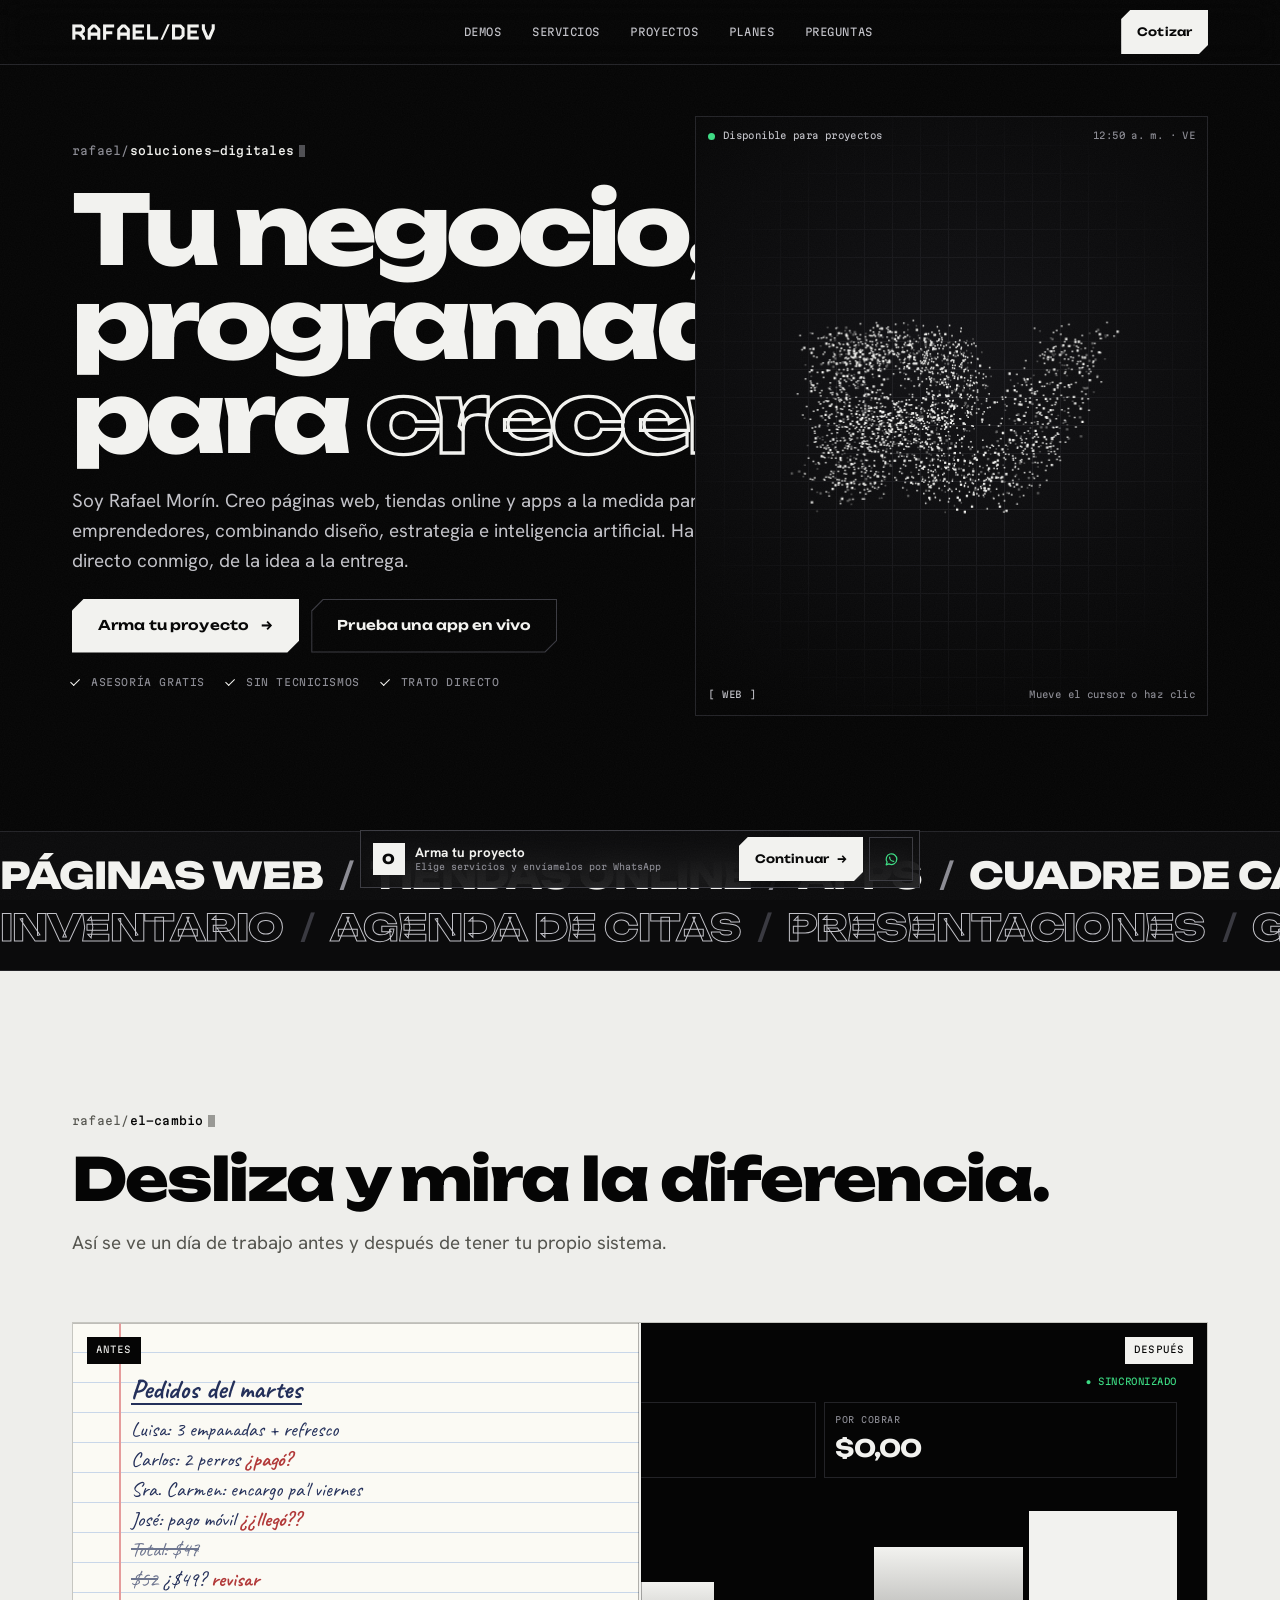
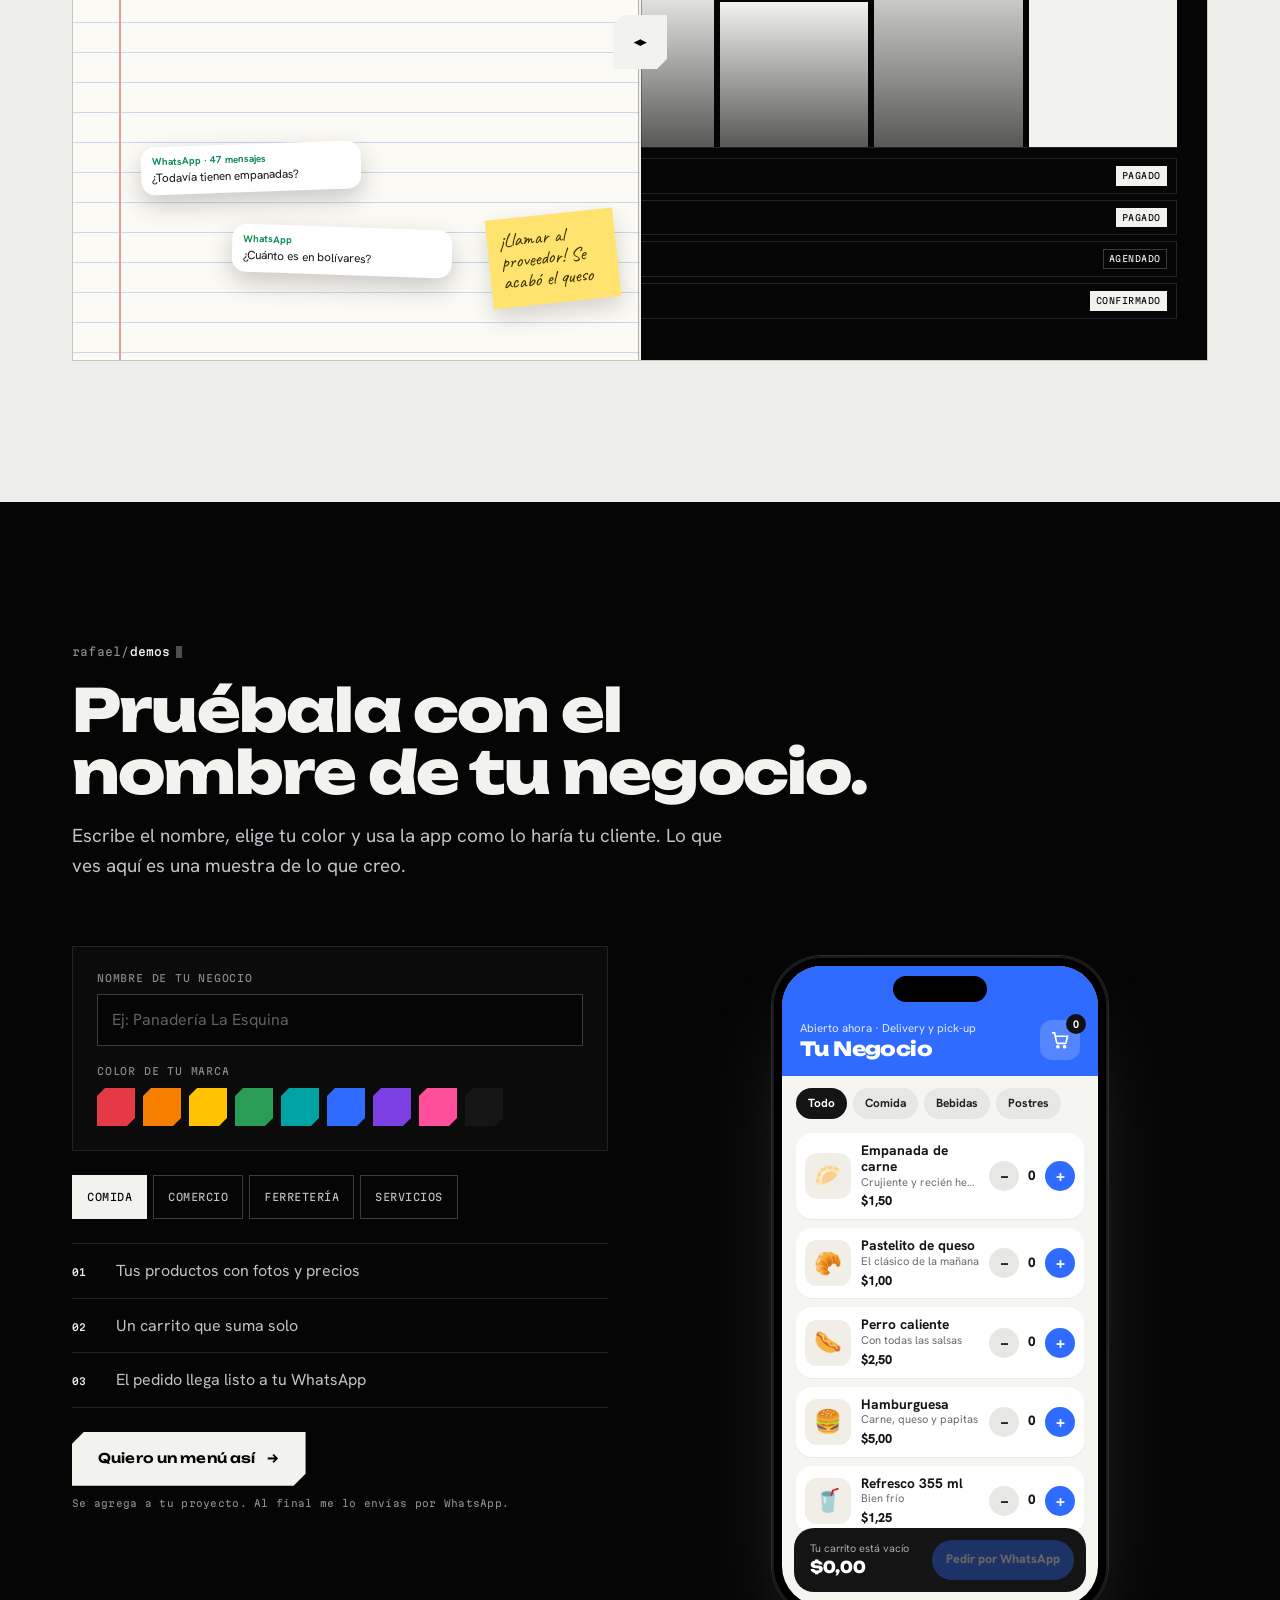
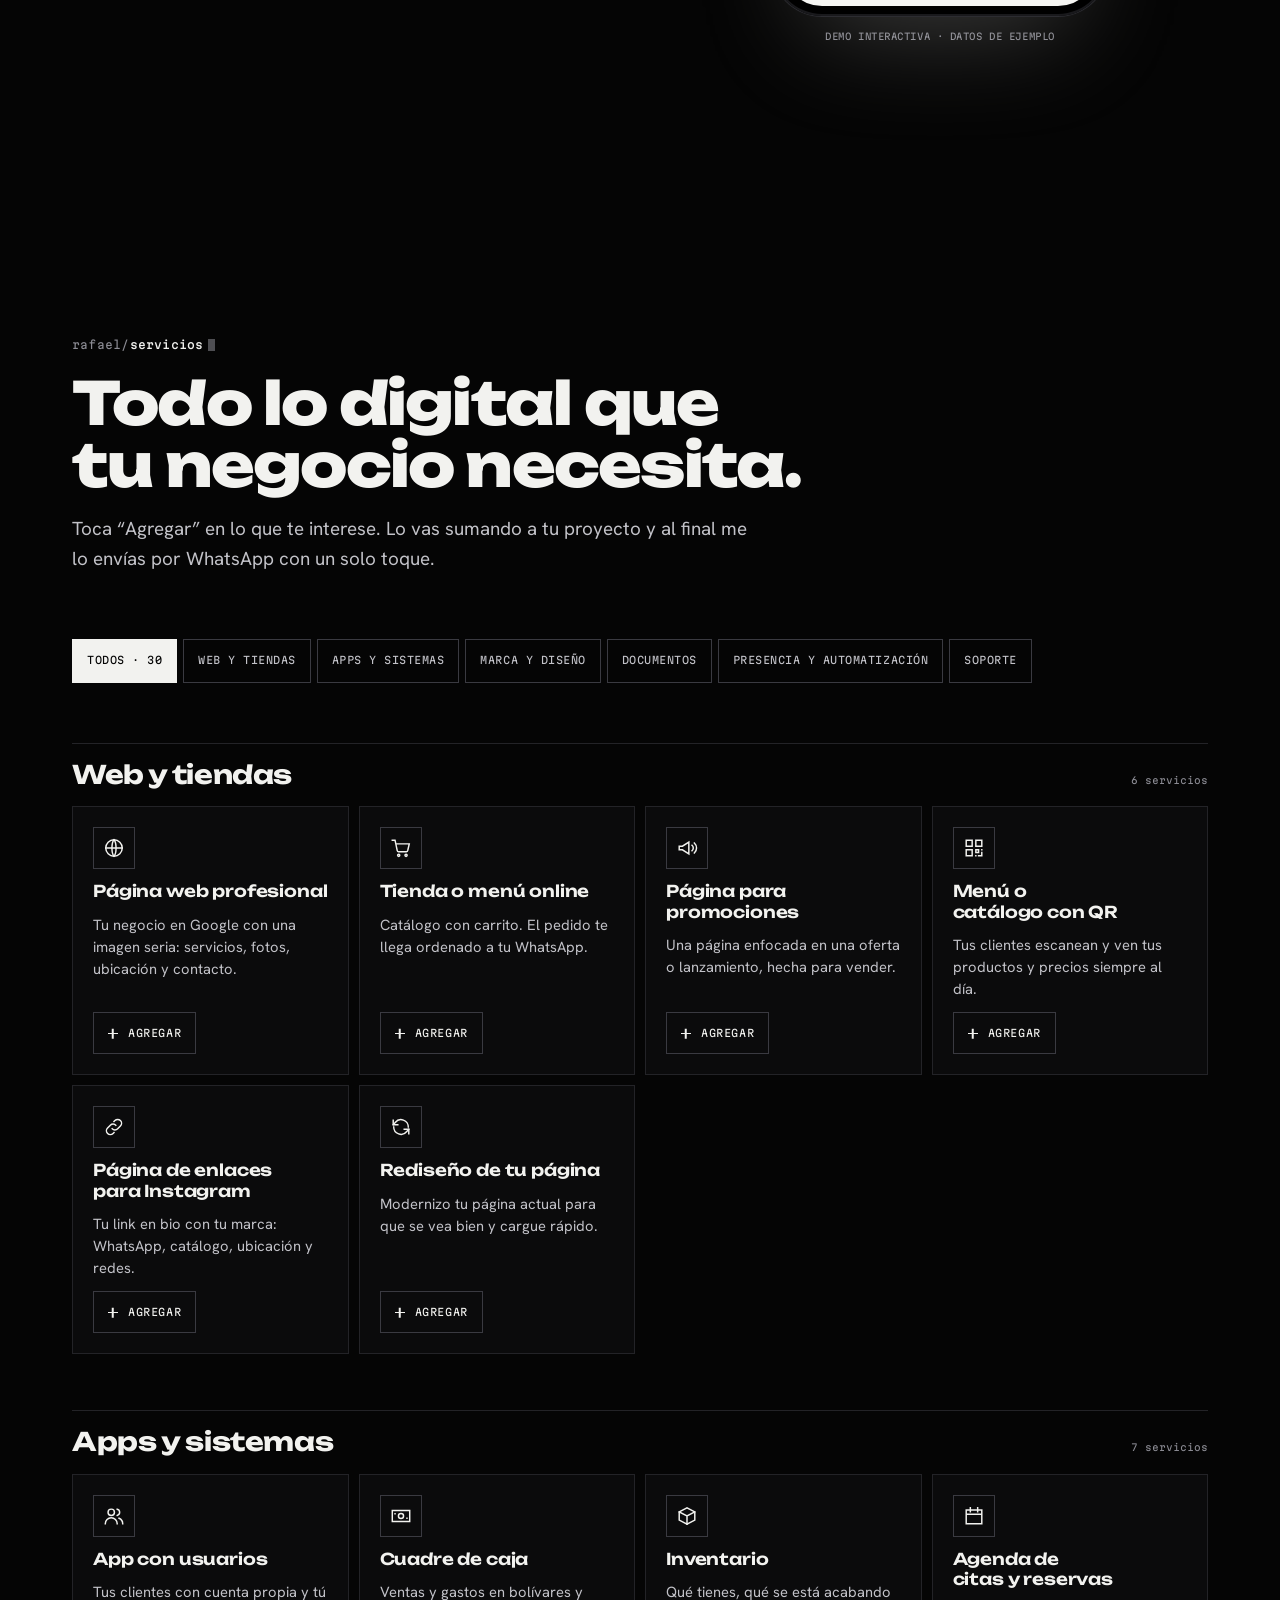
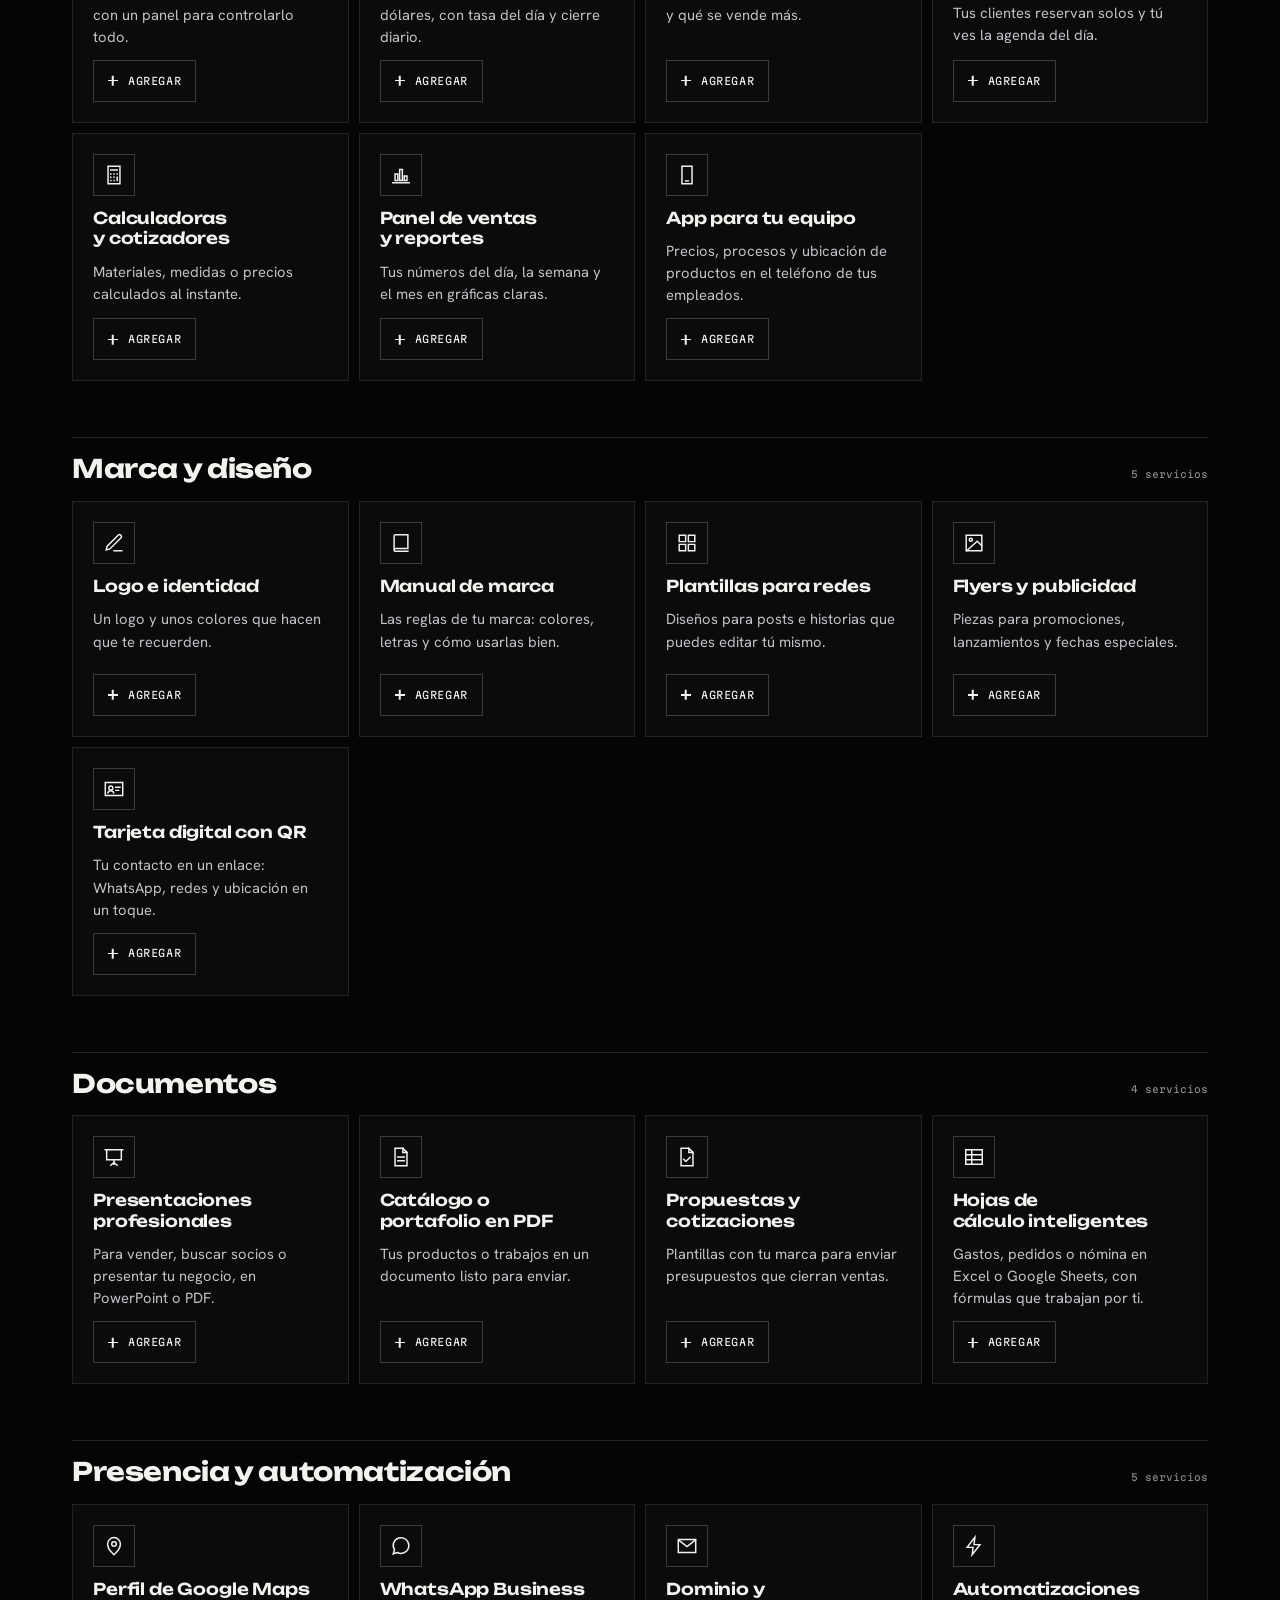
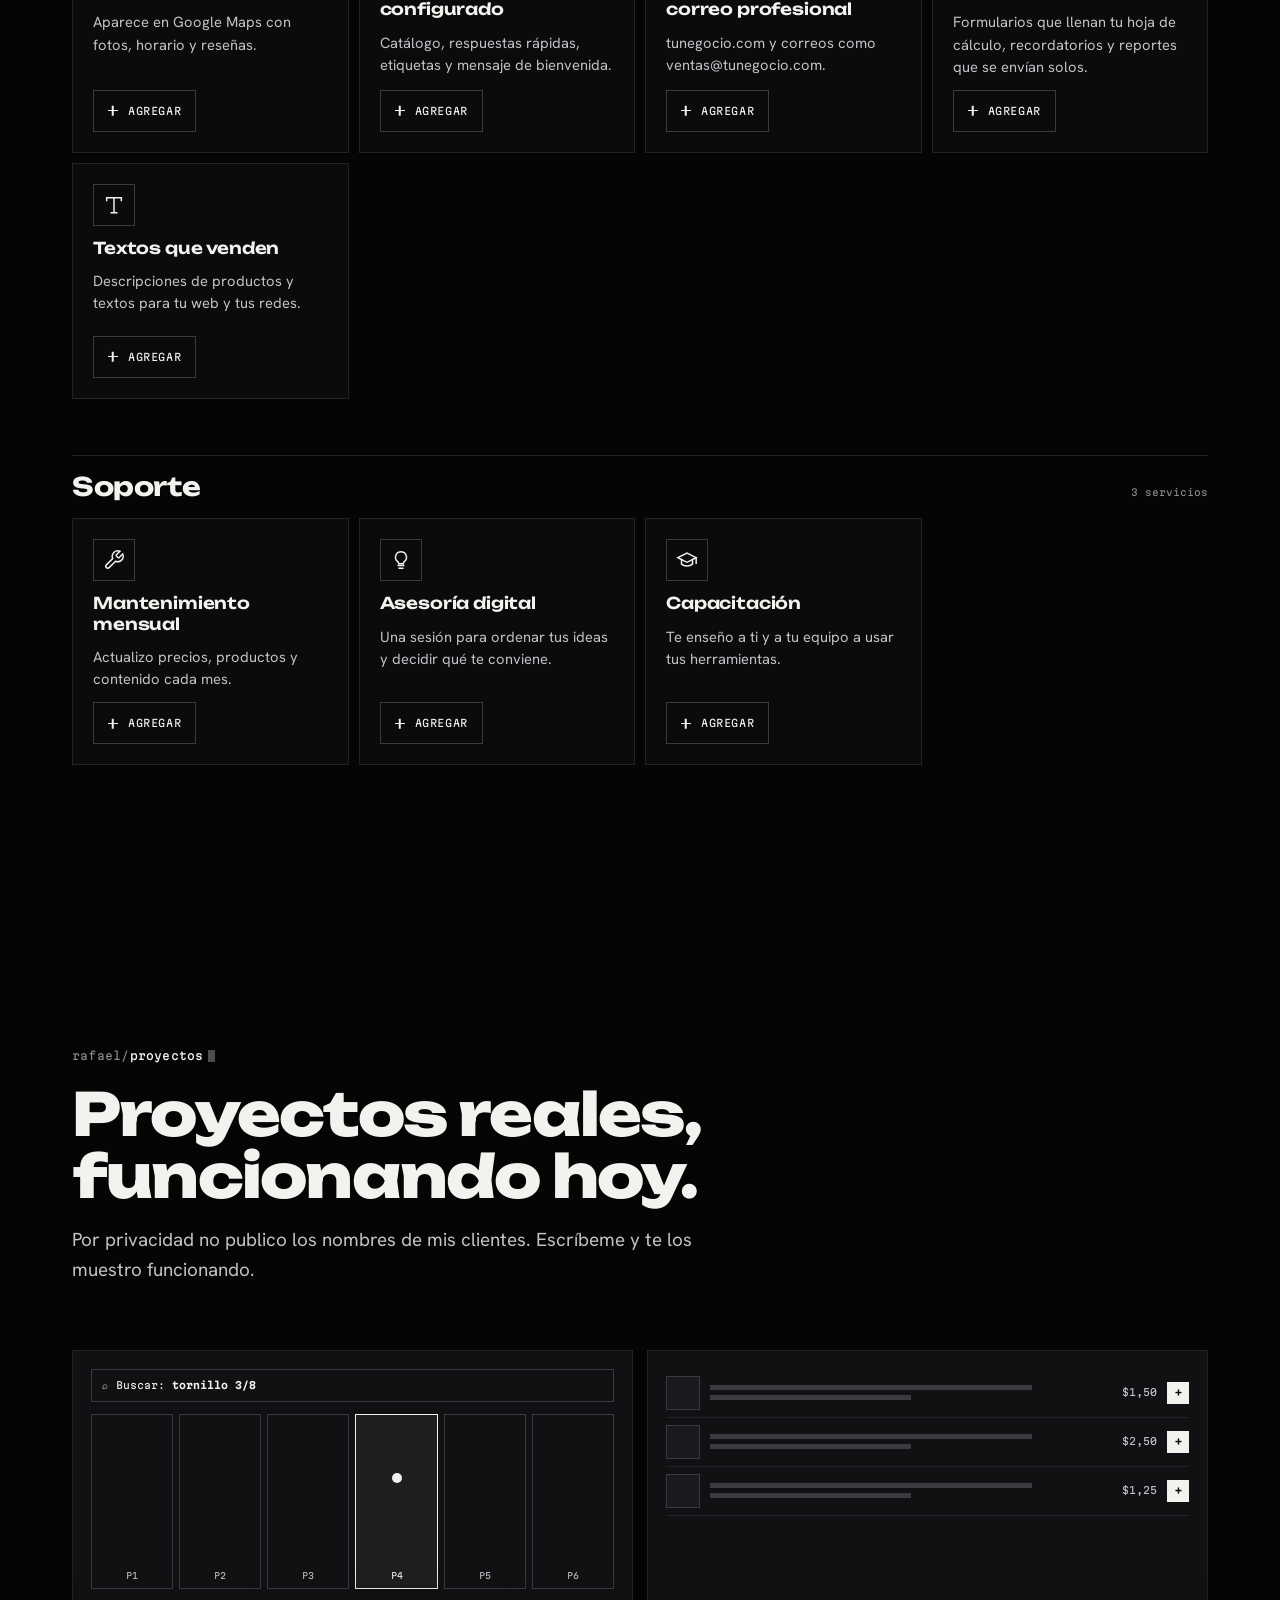
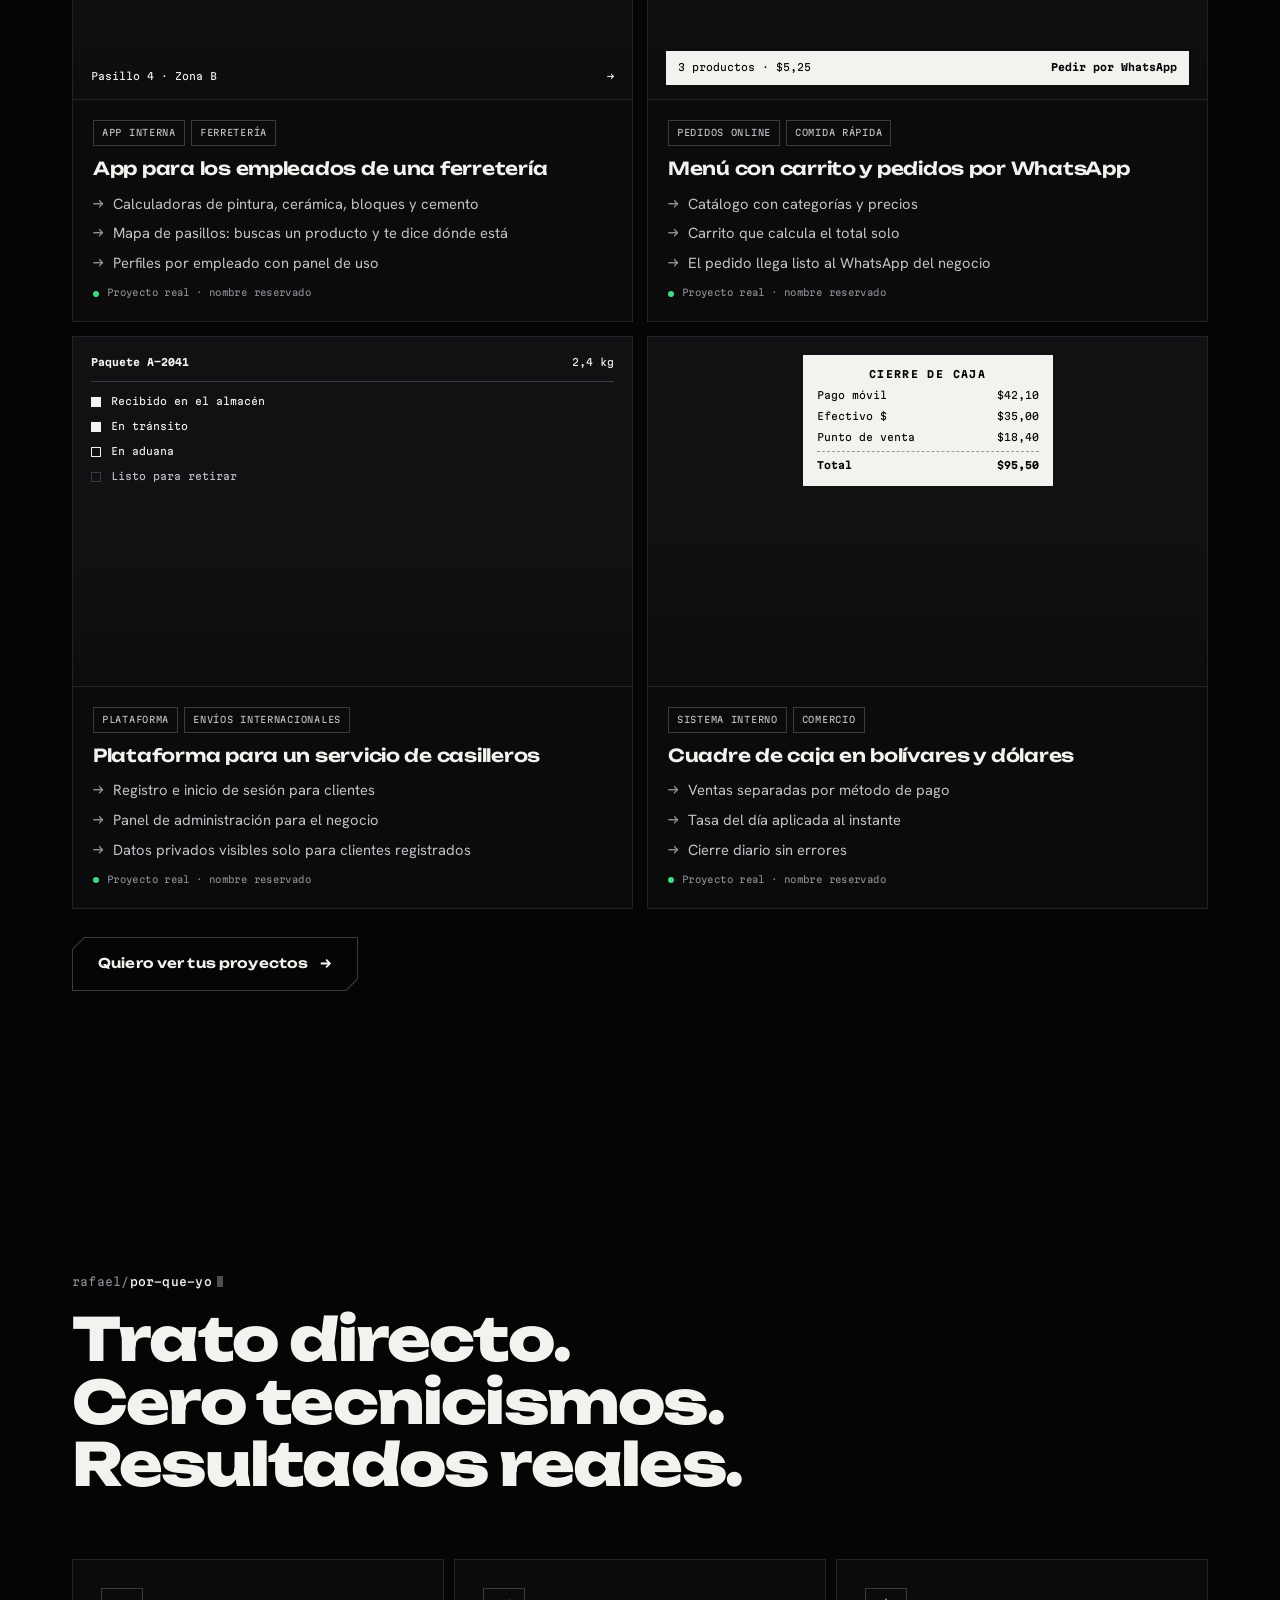
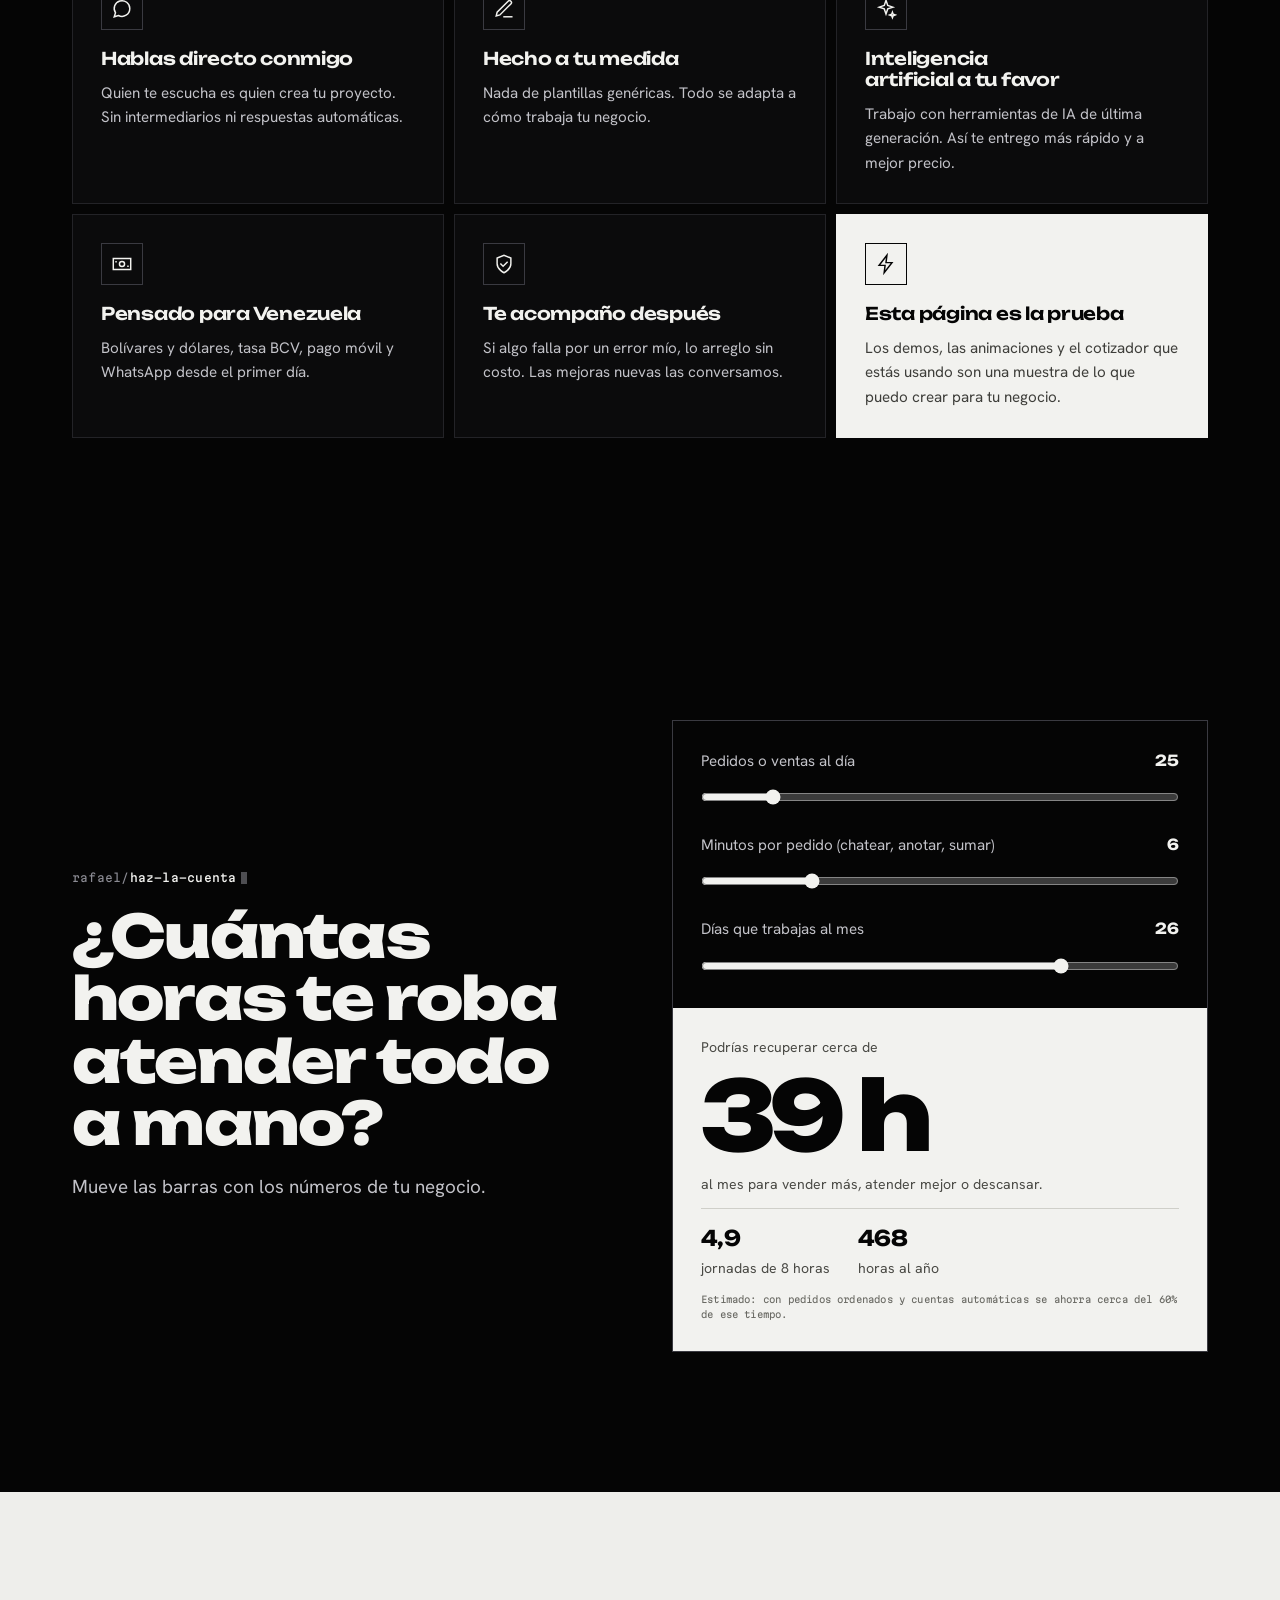
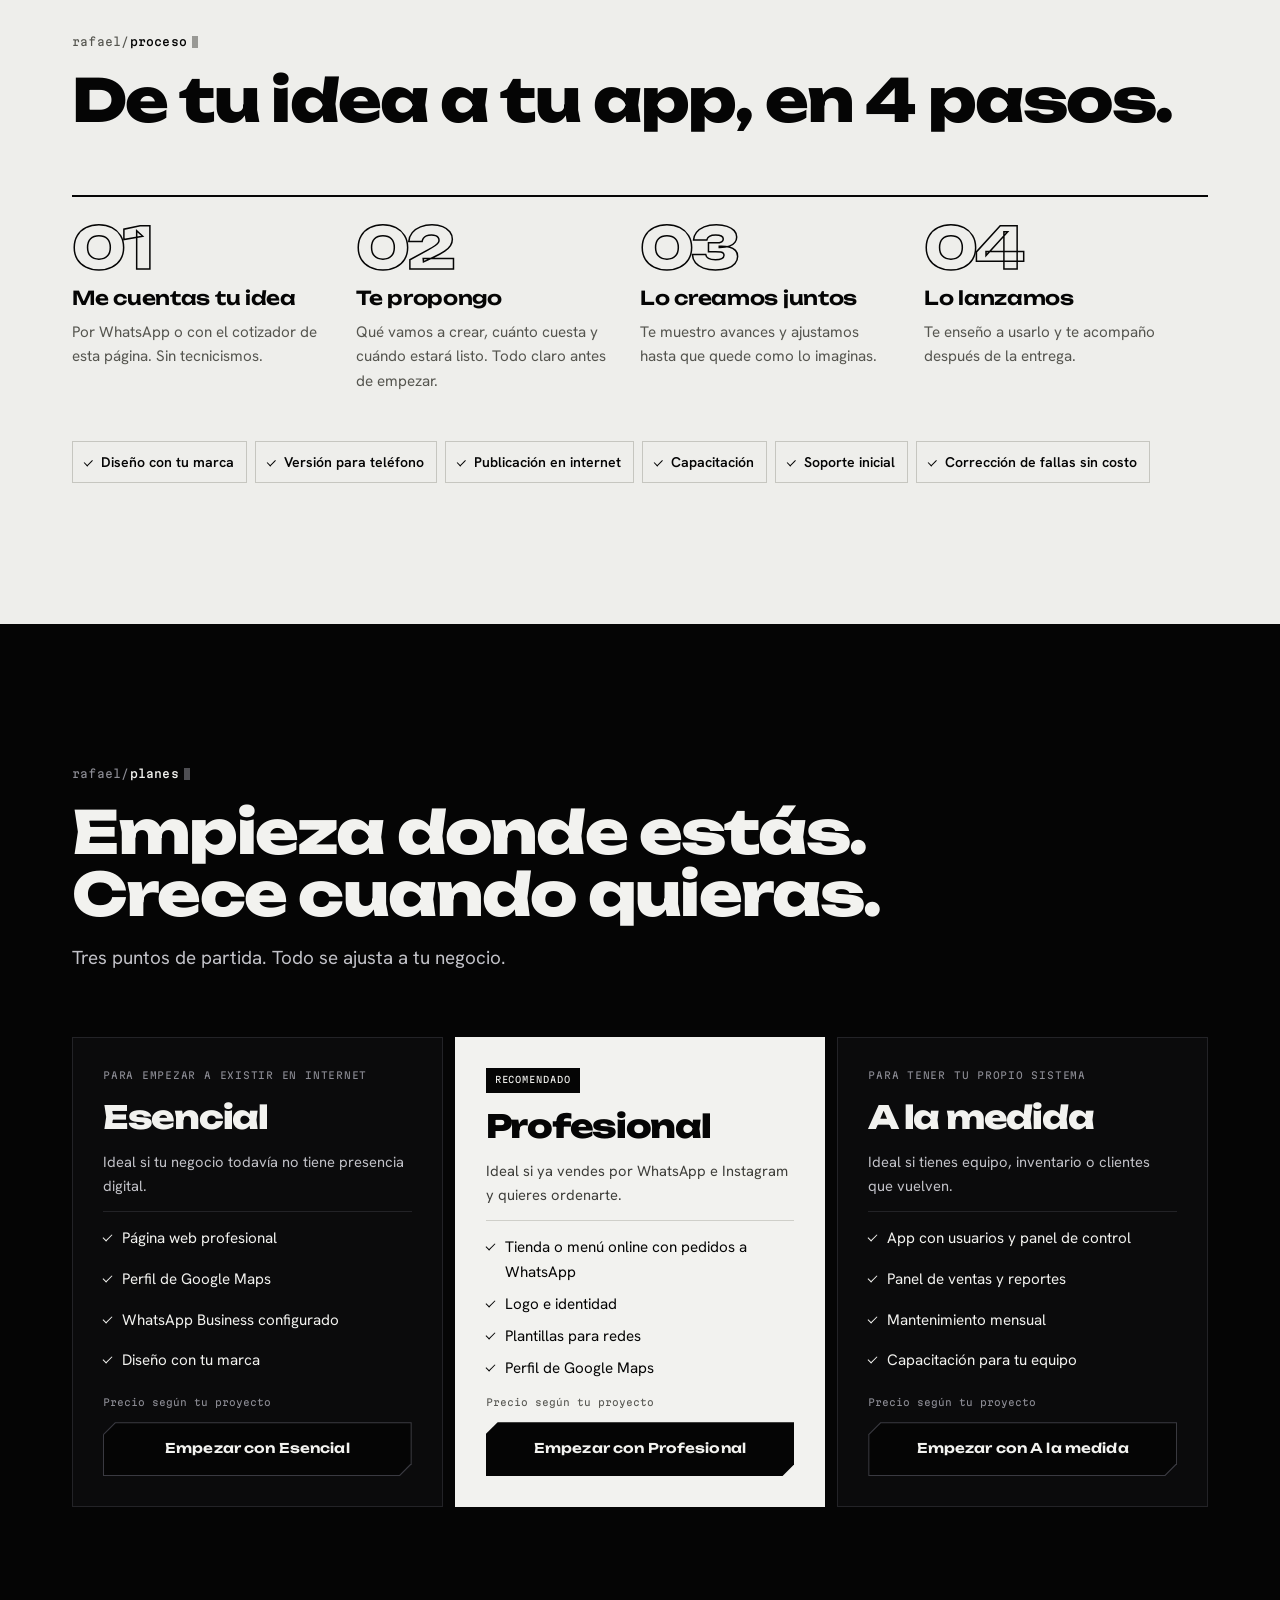
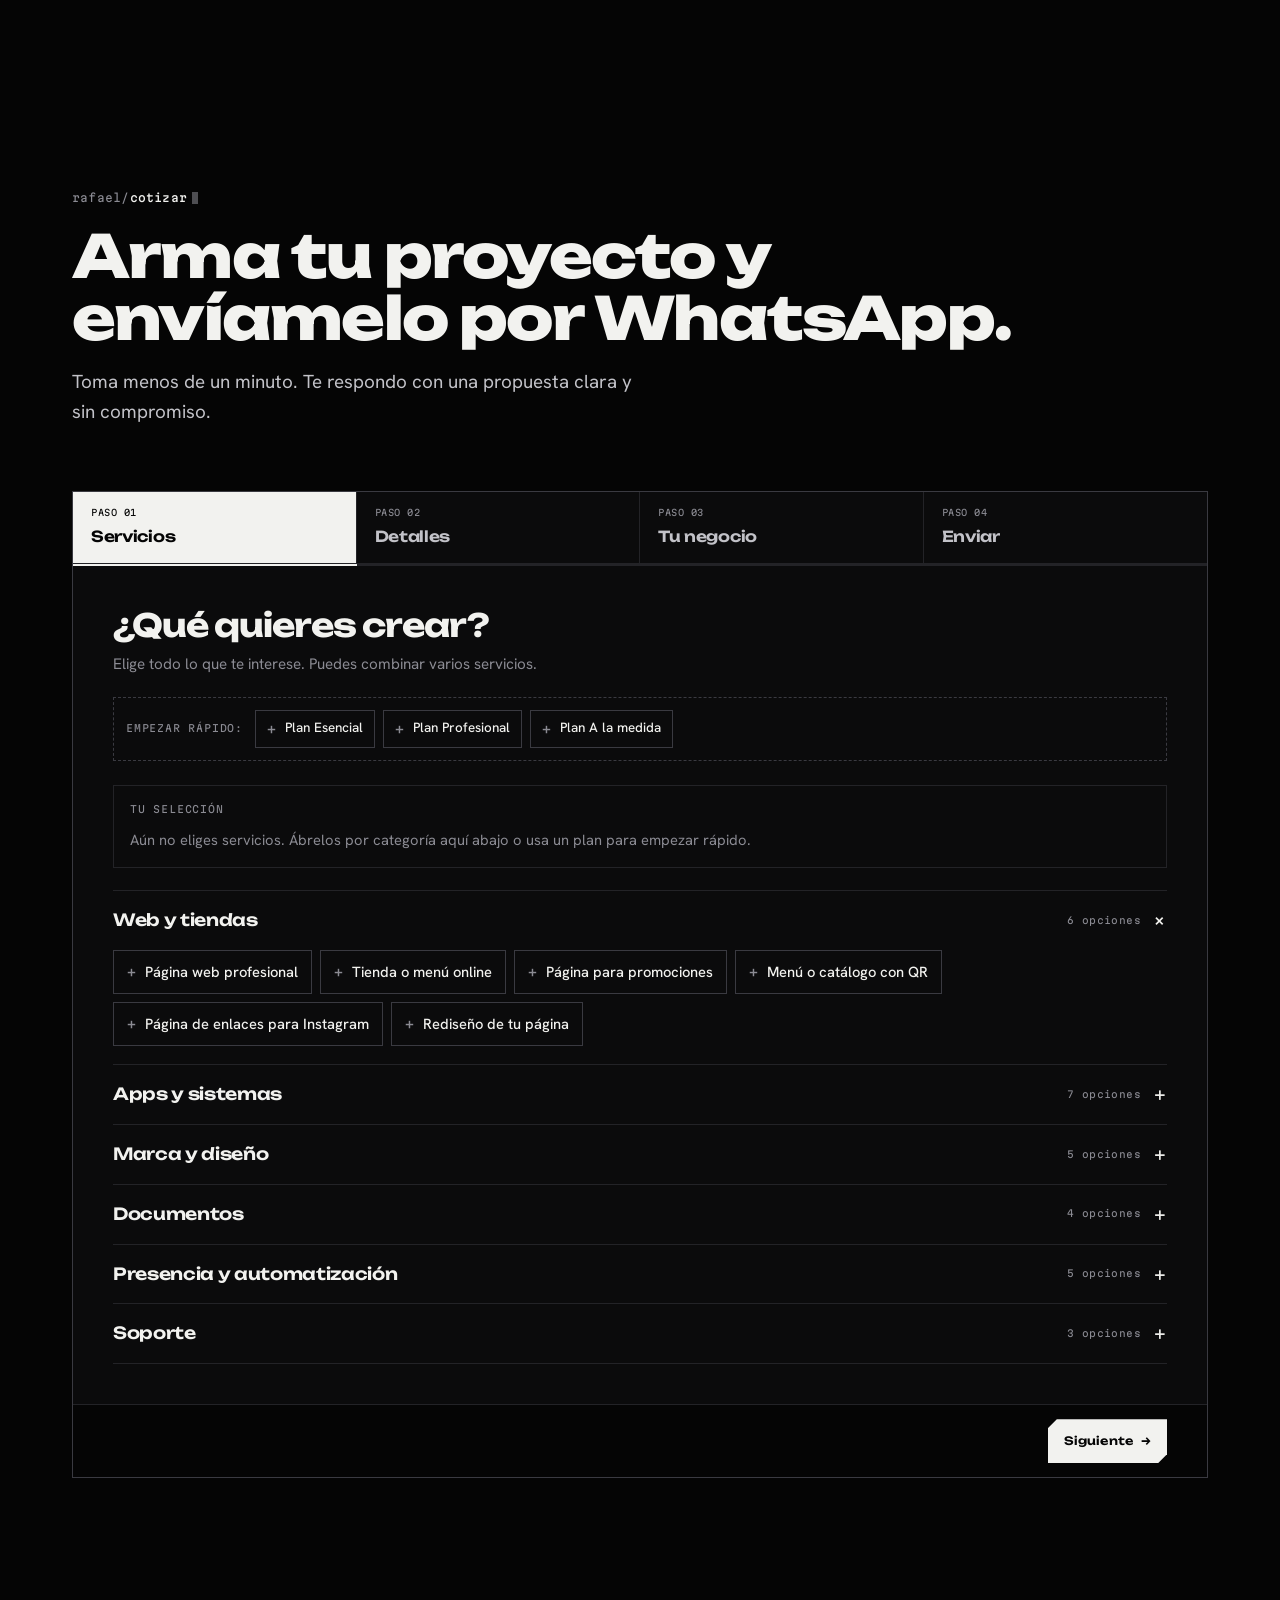
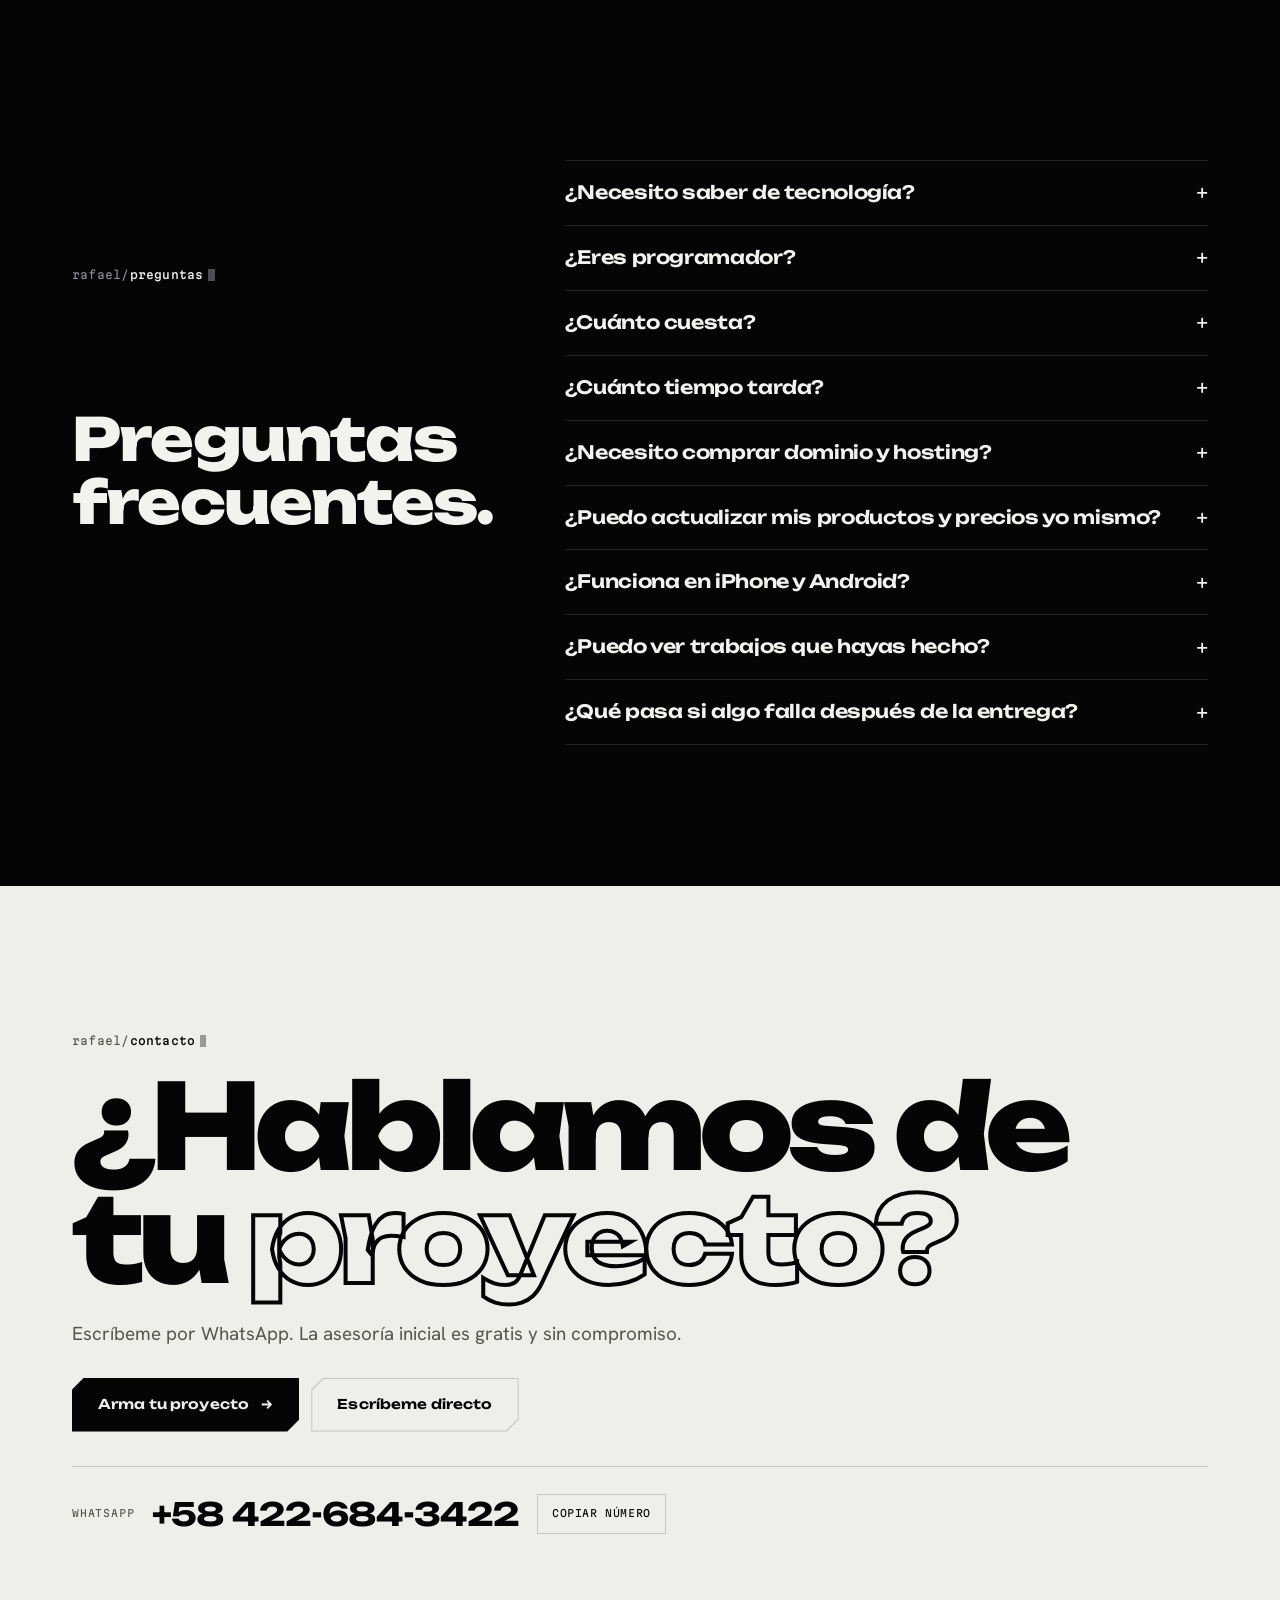
==== index.html @ 67da9fb3 "Publica la página RAFAEL/DEV Co-Authored-By: Claude Opus 5.5 <noreply@anthropic.com> Claude-Session:" ====
<!doctype html>
<html lang="es">
<head>
<meta charset="utf-8">
<meta name="viewport" content="width=device-width, initial-scale=1, viewport-fit=cover">
<meta name="description" content="Rafael Morín crea páginas web, tiendas online, apps y sistemas a la medida para emprendedores. Prueba las demos y arma tu proyecto en un minuto.">
<meta name="theme-color" content="#050505">
<meta property="og:type" content="website">
<meta property="og:title" content="RAFAEL/DEV · Páginas web y apps para tu negocio">
<meta property="og:description" content="Rafael Morín crea páginas web, tiendas online, apps y sistemas a la medida para emprendedores. Prueba las demos y arma tu proyecto en un minuto.">
<link rel="icon" href="data:image/svg+xml,%3Csvg%20xmlns%3D%22http%3A%2F%2Fwww.w3.org%2F2000%2Fsvg%22%20viewBox%3D%220%200%2064%2064%22%3E%3Cdefs%3E%3CclipPath%20id%3D%22rdBand%22%3E%3Crect%20x%3D%22-80%22%20y%3D%220%22%20width%3D%22400%22%20height%3D%22100%22%2F%3E%3C%2FclipPath%3E%3C%2Fdefs%3E%3Crect%20width%3D%2264%22%20height%3D%2264%22%20rx%3D%2214%22%20fill%3D%22%23050505%22%2F%3E%3Cg%20transform%3D%22translate(10.270000000000001%2C17.5)%20scale(0.29)%22%3E%3Cg%20transform%3D%22translate(0%2C0)%22%20clip-path%3D%22url(%23rdBand)%22%3E%3Cg%20fill%3D%22none%22%20stroke-linejoin%3D%22miter%22%20stroke-miterlimit%3D%228%22%20stroke%3D%22%23fff%22%20stroke-width%3D%2220%22%3E%3Cpath%20d%3D%22M10%2C100%20V10%20H58%20L72%2C24%20V42%20L58%2C56%20H10%22%2F%3E%3Cpath%20d%3D%22M44%2C56%20L72%2C84%20V120%22%2F%3E%3C%2Fg%3E%3C%2Fg%3E%3Cg%20transform%3D%22translate(104%2C0)%22%20clip-path%3D%22url(%23rdBand)%22%3E%3Cg%20fill%3D%22none%22%20stroke-linejoin%3D%22miter%22%20stroke-miterlimit%3D%228%22%20stroke%3D%22%23fff%22%20stroke-width%3D%2213%22%3E%3Cpath%20d%3D%22M-9.2%2C120%20L55.2%2C-20%22%2F%3E%3C%2Fg%3E%3C%2Fg%3E%3C%2Fg%3E%3C%2Fsvg%3E">
<title>RAFAEL/DEV · Páginas web y apps para tu negocio</title>
<link rel="preconnect" href="https://fonts.googleapis.com">
<link rel="preconnect" href="https://fonts.gstatic.com" crossorigin>
<link rel="stylesheet" href="https://fonts.googleapis.com/css2?family=Caveat:wght@500;700&family=Hanken+Grotesk:wght@400;500;600;700&family=Martian+Mono:wght@400;500;700&family=Unbounded:wght@400;600;700;800&display=swap">
<style>
/* Layout: phone-first single column. Hero = copy + particle stage (side by side from 980px).
   Dark bands alternate with paper bands; everything sits in a 1200px wrap with a fluid gutter.
   Motif: chamfered corners from the R/ logo, hairline frames, mono route labels (rafael/…). */
:root{
  --void:#050505; --char:#0B0B0C; --graphite:#111113; --steel:#1A1A1E;
  --rule:#232327; --rule-2:#3A3A41; --mute:#8B8B93; --soft:#C2C2C8; --chalk:#F2F2EF; --ink:#050505;
  --paper:#EEEEEB; --paper-2:#E0E0DC; --paper-rule:#C6C6C0; --paper-mute:#55554F;
  --live:#3DDC84; --warn:#FF8A80;
  --display:"Unbounded","Arial Black",system-ui,sans-serif;
  --body:"Hanken Grotesk",system-ui,-apple-system,"Segoe UI",Roboto,sans-serif;
  --mono:"Martian Mono",ui-monospace,SFMono-Regular,Menlo,Consolas,monospace;
  --hand:"Caveat","Segoe Print","Bradley Hand",cursive;
  --cut:12px; --gutter:clamp(16px,4vw,32px); --max:1200px; --ease:cubic-bezier(.2,.8,.2,1);
  color-scheme:dark;
}
*,*::before,*::after{box-sizing:border-box}
[hidden]{display:none!important}
html{scroll-behavior:smooth;-webkit-text-size-adjust:100%;scroll-padding-top:80px}
@media (prefers-reduced-motion:reduce){html{scroll-behavior:auto}}
body{margin:0;background:var(--void);color:var(--chalk);font-family:var(--body);font-size:16px;line-height:1.6;-webkit-font-smoothing:antialiased;text-rendering:optimizeLegibility}
img,svg,canvas{display:block;max-width:100%}
a{color:inherit}
button,input,select,textarea{font:inherit;color:inherit}
::selection{background:var(--chalk);color:var(--ink)}
:focus-visible{outline:2px solid var(--chalk);outline-offset:3px}
.light :focus-visible{outline-color:var(--ink)}
.sr{position:absolute!important;width:1px;height:1px;padding:0;margin:-1px;overflow:hidden;clip:rect(0,0,0,0);white-space:nowrap;border:0}
.site{overflow-x:clip}
.wrap{width:100%;max-width:var(--max);margin-inline:auto;padding-inline:var(--gutter)}
section{position:relative;padding-block:clamp(76px,11vw,148px)}

/* ---------- type ---------- */
h1,h2,h3,h4,h5{margin:0;font-family:var(--display);letter-spacing:-.03em;line-height:1.05;text-wrap:balance}
h2{font-size:clamp(1.9rem,6.4vw,3.7rem);font-weight:800}
h3{font-size:1.1rem;font-weight:600;letter-spacing:-.015em;line-height:1.2}
h4{font-size:1rem;font-weight:600;letter-spacing:-.01em;line-height:1.25}
p{margin:0}
.lead{font-size:clamp(1.02rem,2.4vw,1.18rem);color:var(--soft);max-width:62ch;text-wrap:pretty}
.light .lead{color:var(--paper-mute)}
.stroke{color:var(--chalk)}
@supports (-webkit-text-stroke:1px #000){
  .stroke{color:transparent;-webkit-text-stroke:.034em var(--chalk)}
  .light .stroke{-webkit-text-stroke-color:var(--ink)}
}
.path{display:inline-flex;align-items:center;font-family:var(--mono);font-size:.7rem;letter-spacing:.02em;color:var(--mute);white-space:nowrap}
.path b{font-weight:500;color:var(--chalk)}
.path::after{content:"";width:.55em;height:1.05em;margin-left:.6ch;background:currentColor;opacity:.55}
.light .path{color:var(--paper-mute)} .light .path b{color:var(--ink)}
.head{display:grid;gap:18px;margin-bottom:clamp(36px,6vw,64px)}
.label{font-family:var(--mono);font-size:.62rem;font-weight:400;letter-spacing:.08em;text-transform:uppercase;color:var(--mute)}
.light{background:var(--paper);color:var(--ink)}
.light .label{color:var(--paper-mute)}

/* ---------- buttons ---------- */
.btn{--bg:var(--chalk);--fg:var(--ink);position:relative;isolation:isolate;display:inline-flex;align-items:center;justify-content:center;gap:12px;min-height:54px;padding:0 26px;border:0;background:var(--bg);color:var(--fg);font-family:var(--display);font-weight:600;font-size:.84rem;letter-spacing:.01em;text-decoration:none;cursor:pointer;white-space:nowrap;
  clip-path:polygon(var(--cut) 0,100% 0,100% calc(100% - var(--cut)),calc(100% - var(--cut)) 100%,0 100%,0 var(--cut));
  transition:background .25s,color .25s,transform .25s var(--ease)}
.btn .arr{display:inline-block;transition:transform .25s var(--ease)}
.btn:hover .arr{transform:translateX(4px)}
.btn:focus-visible{outline:none;box-shadow:inset 0 0 0 3px var(--fg)}
.btn-ghost{--bg:var(--rule-2);--fg:var(--chalk)}
.btn-ghost::before{content:"";position:absolute;inset:1px;z-index:-1;background:var(--void);
  clip-path:polygon(calc(var(--cut) - .4px) 0,100% 0,100% calc(100% - var(--cut) + .4px),calc(100% - var(--cut) + .4px) 100%,0 100%,0 calc(var(--cut) - .4px))}
.btn-ghost:hover,.btn-ghost:focus-visible{--bg:var(--chalk);box-shadow:none}
.btn-sm{min-height:44px;padding:0 16px;font-size:.72rem;--cut:9px;gap:8px}
.light .btn{--bg:var(--ink);--fg:var(--paper)}
.light .btn-ghost{--bg:var(--paper-rule);--fg:var(--ink)}
.light .btn-ghost::before{background:var(--paper)}
.light .btn-ghost:hover,.light .btn-ghost:focus-visible{--bg:var(--ink)}
.wa-ic{width:24px;height:24px;flex:none;display:grid;place-items:center;border-radius:50%;background:var(--live);color:#03160B}
.linkish{background:none;border:0;padding:6px 0;color:var(--mute);font-family:var(--mono);font-size:.66rem;letter-spacing:.04em;text-decoration:underline;text-underline-offset:3px;cursor:pointer;justify-self:start}

/* ---------- chrome ---------- */
.grain{position:fixed;inset:0;z-index:60;pointer-events:none;opacity:.05;
  background-image:url("data:image/svg+xml;utf8,<svg xmlns='http://www.w3.org/2000/svg' width='160' height='160'><filter id='n'><feTurbulence type='fractalNoise' baseFrequency='.85' numOctaves='2' stitchTiles='stitch'/><feColorMatrix values='0 0 0 0 1  0 0 0 0 1  0 0 0 0 1  0 0 0 .6 0'/></filter><rect width='100%' height='100%' filter='url(%23n)'/></svg>")}
.progress{position:fixed;top:env(safe-area-inset-top,0px);left:0;width:100%;height:2px;background:var(--chalk);transform-origin:0 50%;transform:scaleX(var(--p,0));z-index:80;pointer-events:none}
.cursor{position:fixed;top:0;left:0;width:30px;height:30px;border:1px solid #fff;border-radius:50%;pointer-events:none;z-index:90;mix-blend-mode:difference;display:none;transition:width .25s var(--ease),height .25s var(--ease),background .25s}
.cursor.big{width:56px;height:56px;background:#fff}
@media (hover:hover) and (pointer:fine){.cursor{display:block}}
@media (prefers-reduced-motion:reduce){.cursor{display:none!important}}

.nav{position:sticky;top:env(safe-area-inset-top,0px);z-index:50;background:rgba(5,5,5,.8);-webkit-backdrop-filter:blur(16px) saturate(1.2);backdrop-filter:blur(16px) saturate(1.2);border-bottom:1px solid var(--rule)}
.nav-in{display:flex;align-items:center;justify-content:space-between;gap:16px;height:64px}
.brand{display:flex;align-items:center;color:var(--chalk);text-decoration:none;flex:none}
.brand svg{height:16px;width:auto}
.nav-links{display:none;gap:clamp(18px,2.4vw,32px);font-family:var(--mono);font-size:.66rem;letter-spacing:.05em;text-transform:uppercase}
.nav-links a{text-decoration:none;color:var(--soft);transition:color .2s}
.nav-links a:hover{color:var(--chalk)}
.nav-actions{display:flex;align-items:center;gap:8px}
.menu-btn{width:44px;height:44px;display:grid;place-content:center;gap:6px;padding:0;background:transparent;border:1px solid var(--rule-2);cursor:pointer}
.menu-btn span{display:block;width:18px;height:1.5px;background:var(--chalk);transition:transform .3s var(--ease)}
.menu-btn[aria-expanded="true"] span:first-child{transform:translateY(3.75px) rotate(45deg)}
.menu-btn[aria-expanded="true"] span:last-child{transform:translateY(-3.75px) rotate(-45deg)}
@media(min-width:980px){.nav-links{display:flex}.menu-btn{display:none}}
.menu{position:fixed;inset:0;z-index:45;background:var(--void);padding:calc(env(safe-area-inset-top,0px) + 88px) var(--gutter) calc(env(safe-area-inset-bottom,0px) + 28px);display:flex;flex-direction:column;justify-content:space-between;gap:28px;overflow-y:auto}
.menu nav{display:grid}
.menu nav a{display:flex;justify-content:space-between;align-items:baseline;gap:12px;padding:14px 0;border-bottom:1px solid var(--rule);font-family:var(--display);font-weight:700;font-size:clamp(1.6rem,8vw,2.4rem);letter-spacing:-.03em;text-decoration:none}
.menu nav a small{font-family:var(--mono);font-size:.6rem;font-weight:400;letter-spacing:.02em;color:var(--mute)}
.menu-foot{display:grid;gap:12px}

/* ---------- hero ---------- */
.hero{padding-block:clamp(18px,4vw,56px) clamp(64px,9vw,120px)}
.hero-grid{display:grid;gap:30px;align-items:center}
.hero-copy{display:grid;gap:22px;min-width:0}
.h1{font-size:clamp(2.3rem,9.4vw,6rem);font-weight:800;line-height:.98;letter-spacing:-.05em}
.cta-row{display:flex;flex-wrap:wrap;gap:12px}
.checks{display:flex;flex-wrap:wrap;gap:10px 22px;font-family:var(--mono);font-size:.62rem;letter-spacing:.06em;text-transform:uppercase;color:var(--mute)}
.checks span{display:inline-flex;align-items:center;gap:10px}
.checks span::before{content:"";width:9px;height:5px;border-left:1.5px solid var(--chalk);border-bottom:1.5px solid var(--chalk);transform:rotate(-45deg) translateY(-2px)}
.stage{order:-1;position:relative;width:100%;aspect-ratio:1/.84;min-height:250px;border:1px solid var(--rule);background:radial-gradient(120% 90% at 50% 42%,#121215 0%,var(--void) 72%);overflow:hidden;isolation:isolate}
.stage::before{content:"";position:absolute;inset:0;z-index:-1;opacity:.75;background-image:linear-gradient(var(--rule) 1px,transparent 1px),linear-gradient(90deg,var(--rule) 1px,transparent 1px);background-size:28px 28px;
  -webkit-mask-image:radial-gradient(70% 70% at 50% 50%,#000 20%,transparent 80%);mask-image:radial-gradient(70% 70% at 50% 50%,#000 20%,transparent 80%)}
.stage canvas{position:absolute;inset:0;width:100%;height:100%;touch-action:pan-y;cursor:crosshair}
.hud{position:absolute;z-index:2;display:flex;align-items:center;gap:8px;font-family:var(--mono);font-size:.58rem;letter-spacing:.04em;color:var(--mute);pointer-events:none;white-space:nowrap}
.hud.tl{top:12px;left:12px;color:var(--soft)} .hud.tr{top:12px;right:12px}
.hud.bl{bottom:12px;left:12px;color:var(--soft)} .hud.br{bottom:12px;right:12px}
.tick{position:absolute;z-index:2;width:14px;height:14px;border:0 solid var(--chalk);pointer-events:none}
.tick.a{top:-1px;left:-1px;border-width:1px 0 0 1px}.tick.b{top:-1px;right:-1px;border-width:1px 1px 0 0}
.tick.c{bottom:-1px;left:-1px;border-width:0 0 1px 1px}.tick.d{bottom:-1px;right:-1px;border-width:0 1px 1px 0}
.dot{width:7px;height:7px;flex:none;border-radius:50%;background:var(--live);animation:ping 2.2s infinite}
@keyframes ping{0%{box-shadow:0 0 0 0 rgba(61,220,132,.55)}70%{box-shadow:0 0 0 9px rgba(61,220,132,0)}100%{box-shadow:0 0 0 0 rgba(61,220,132,0)}}
@media(min-width:980px){
  .hero-grid{grid-template-columns:minmax(0,1.05fr) minmax(0,.95fr);gap:56px}
  .stage{order:2;aspect-ratio:auto;height:600px}
}

/* ---------- marquee ---------- */
.marquee{border-block:1px solid var(--rule);background:var(--char);overflow:hidden;padding-block:20px;display:grid;gap:6px}
.mq{display:flex;width:max-content;animation:mq 52s linear infinite}
.mq.rev{animation-direction:reverse;animation-duration:60s}
.mq span{font-family:var(--display);font-weight:800;font-size:clamp(1.2rem,4.2vw,2.3rem);letter-spacing:-.03em;text-transform:uppercase;white-space:nowrap;line-height:1.25}
.mq span i{font-style:normal;font-weight:400;color:var(--mute);padding-inline:.45em}
@supports (-webkit-text-stroke:1px #000){.mq.rev span{color:transparent;-webkit-text-stroke:1px var(--soft)}.mq.rev span i{-webkit-text-stroke:0;color:var(--rule-2)}}
@keyframes mq{to{transform:translateX(-50%)}}
@media (prefers-reduced-motion:reduce){.mq{animation:none}}

/* ---------- before / after ---------- */
.ba{--pos:50%;position:relative;width:100%;aspect-ratio:4/5;max-height:680px;overflow:hidden;border:1px solid var(--paper-rule);background:var(--void);touch-action:pan-y;user-select:none;-webkit-user-select:none;cursor:ew-resize}
@media(min-width:760px){.ba{aspect-ratio:16/9}}
.ba:focus-within{outline:2px solid var(--ink);outline-offset:4px}
.ba-pane{position:absolute;inset:0;overflow:hidden}
.ba-before{z-index:2;clip-path:inset(0 calc(100% - var(--pos)) 0 0)}
.ba-line{position:absolute;top:0;bottom:0;left:var(--pos);z-index:3;width:2px;margin-left:-1px;background:var(--chalk);box-shadow:0 0 0 1px rgba(0,0,0,.3)}
.ba-knob{position:absolute;top:50%;left:50%;width:54px;height:54px;transform:translate(-50%,-50%);display:grid;place-items:center;background:var(--chalk);color:var(--ink);font-family:var(--mono);font-size:.78rem;font-weight:700;clip-path:polygon(10px 0,100% 0,100% calc(100% - 10px),calc(100% - 10px) 100%,0 100%,0 10px)}
.ba-tag{position:absolute;top:14px;z-index:4;padding:6px 9px;font-family:var(--mono);font-size:.58rem;letter-spacing:.12em;pointer-events:none}
.ba-tag.l{left:14px;background:var(--ink);color:var(--paper)} .ba-tag.r{right:14px;background:var(--chalk);color:var(--ink)}
.nb{background-color:#FBFAF4;background-image:linear-gradient(90deg,transparent 46px,#E59C9C 46px,#E59C9C 47.5px,transparent 47.5px),repeating-linear-gradient(#FBFAF4 0 29px,#C9D7E9 29px 30px);color:#24305A;font-family:var(--hand)}
.nb-in{position:absolute;inset:0;padding:52px 16px 16px 58px}
.nb h4{font-family:var(--hand);font-weight:700;font-size:1.7rem;letter-spacing:0;line-height:1.05;text-decoration:underline;text-underline-offset:5px;text-decoration-thickness:2px}
.nb ul{list-style:none;margin:10px 0 0;padding:0;font-size:1.28rem;line-height:30px}
.nb .q{color:#B23A3A;font-weight:700}
.nb .x{text-decoration:line-through;text-decoration-thickness:2px;opacity:.65}
.sticky{position:absolute;right:52%;bottom:9%;width:128px;padding:12px 12px 14px;background:#FFE36E;color:#3A3100;font-family:var(--hand);font-size:1.2rem;line-height:1.1;transform:rotate(-6deg);box-shadow:0 10px 22px rgba(0,0,0,.16)}
@media(max-width:759px){.sticky{display:none}}
.notif{position:absolute;left:var(--x);top:var(--y);width:min(220px,58%);padding:9px 11px;border-radius:14px;background:#fff;color:#151515;font-family:var(--body);font-size:.74rem;line-height:1.3;box-shadow:0 10px 26px rgba(0,0,0,.2);transform:rotate(var(--r,0deg))}
.notif b{display:block;font-size:.62rem;color:#128C55;margin-bottom:2px}
.ring{position:absolute;left:62%;top:8%;width:90px;height:90px;border-radius:50%;border:7px solid rgba(120,80,40,.16);filter:blur(.6px)}
.dash{background:var(--void);color:var(--chalk);font-family:var(--body)}
.dash-in{position:absolute;inset:0;padding:52px clamp(14px,3vw,30px) 16px;display:grid;grid-template-rows:auto auto minmax(0,1fr) auto;gap:12px}
.dash-top{display:flex;justify-content:space-between;gap:10px;font-family:var(--mono);font-size:.58rem;letter-spacing:.06em;color:var(--mute);text-transform:uppercase}
.dash-top .ok{color:var(--live)}
.dash-stats{display:grid;grid-template-columns:repeat(3,minmax(0,1fr));gap:8px}
.dash-stats div{border:1px solid var(--rule);padding:10px;display:grid;gap:2px;min-width:0}
.dash-stats small{font-family:var(--mono);font-size:.54rem;color:var(--mute);text-transform:uppercase;letter-spacing:.06em}
.dash-stats b{font-family:var(--display);font-weight:700;font-size:clamp(.92rem,3.4vw,1.5rem);letter-spacing:-.03em;white-space:nowrap}
.dash-mid{display:grid;gap:10px;min-height:0;grid-template-rows:minmax(54px,1fr) auto}
.dash-chart{display:flex;align-items:flex-end;gap:6px;border-bottom:1px solid var(--rule);min-height:0;padding-top:6px}
.dash-chart i{flex:1;height:var(--h);background:linear-gradient(var(--chalk),rgba(242,242,239,.35))}
.dash-chart i:last-child{background:var(--chalk)}
.dash-list{display:grid;gap:6px;font-size:.74rem}
.dash-list div{display:flex;justify-content:space-between;align-items:center;gap:8px;padding:7px 9px;border:1px solid var(--rule);min-width:0}
.dash-list span{white-space:nowrap;overflow:hidden;text-overflow:ellipsis;min-width:0}
.dash-list em{font-style:normal;flex:none;font-family:var(--mono);font-size:.54rem;letter-spacing:.06em;text-transform:uppercase;padding:3px 6px;background:var(--chalk);color:var(--ink)}
.dash-list em.alt{background:transparent;color:var(--chalk);box-shadow:inset 0 0 0 1px var(--rule-2)}
.dash-foot{font-family:var(--mono);font-size:.56rem;color:var(--mute);letter-spacing:.03em;line-height:1.5}

/* ---------- demos ---------- */
.demo-grid{display:grid;gap:22px;grid-template-areas:"panel" "tabs" "phone" "feats" "cta"}
.d-panel{grid-area:panel}.d-tabs{grid-area:tabs}.d-phone{grid-area:phone}.d-feats{grid-area:feats}.d-cta{grid-area:cta}
@media(min-width:980px){
  .demo-grid{grid-template-columns:minmax(0,1fr) minmax(0,1fr);grid-template-rows:auto auto auto 1fr;grid-template-areas:"panel phone" "tabs phone" "feats phone" "cta phone";column-gap:64px;row-gap:24px;align-items:start}
}
.panel{display:grid;gap:18px;padding:clamp(16px,3vw,24px);border:1px solid var(--rule);background:var(--char)}
.field{display:grid;gap:8px;align-content:start;min-width:0}
.input{width:100%;min-height:50px;padding:12px 14px;border:1px solid var(--rule-2);border-radius:0;background:var(--void);color:var(--chalk);font-size:1rem;-webkit-appearance:none;appearance:none}
.input::placeholder{color:#5F5F67}
.input:focus{outline:none;border-color:var(--chalk)}
textarea.input{min-height:120px;resize:vertical;line-height:1.5}
.swatches{display:flex;flex-wrap:wrap;gap:8px}
.sw{position:relative;width:38px;height:38px;padding:0;border:0;background:var(--c);cursor:pointer;clip-path:polygon(8px 0,100% 0,100% calc(100% - 8px),calc(100% - 8px) 100%,0 100%,0 8px)}
.sw[aria-pressed="true"]::after{content:"";position:absolute;inset:10px;border:2px solid var(--on)}
.tabs{display:flex;gap:6px;overflow-x:auto;scrollbar-width:none;margin-inline:calc(var(--gutter) * -1);padding-inline:var(--gutter)}
.tabs::-webkit-scrollbar{display:none}
@media(min-width:980px){.tabs{margin-inline:0;padding-inline:0;flex-wrap:wrap;overflow:visible}}
.tab{flex:none;display:inline-flex;align-items:center;gap:8px;min-height:44px;padding:0 14px;border:1px solid var(--rule-2);background:transparent;color:var(--soft);font-family:var(--mono);font-size:.64rem;letter-spacing:.05em;text-transform:uppercase;cursor:pointer;transition:background .2s,color .2s,border-color .2s}
.tab:hover{border-color:var(--soft);color:var(--chalk)}
.tab[aria-selected="true"],.tab[aria-pressed="true"]{background:var(--chalk);border-color:var(--chalk);color:var(--ink)}
.feats{display:grid}
.feat{display:flex;gap:14px;align-items:baseline;padding:14px 0;border-top:1px solid var(--rule);color:var(--soft)}
.feat:last-child{border-bottom:1px solid var(--rule)}
.feat b{flex:none;width:30px;font-family:var(--mono);font-size:.6rem;font-weight:500;color:var(--chalk)}
.d-cta{display:grid;gap:10px;justify-items:start}
.note{font-family:var(--mono);font-size:.6rem;letter-spacing:.03em;color:var(--mute)}
.d-phone{display:grid;justify-items:center;gap:14px;padding-block:10px;background:radial-gradient(50% 45% at 50% 45%,rgba(242,242,239,.07),transparent 75%)}
@media(min-width:980px){.d-phone{position:sticky;top:92px}}
.phone{--brand:#2F6BFF;--on-brand:#fff;position:relative;width:min(336px,100%);padding:10px;border-radius:50px;background:#000;box-shadow:0 0 0 1px #2C2C31,inset 0 0 0 2px #19191C,0 50px 110px -40px rgba(242,242,239,.25)}
.phone::before{content:"";position:absolute;top:20px;left:50%;z-index:9;width:94px;height:26px;border-radius:20px;background:#000;transform:translateX(-50%)}
.screen{position:relative;height:640px;border-radius:40px;overflow:hidden;background:#F5F5F2;color:#141414;font-family:var(--body);font-size:15px;line-height:1.4}
.phone-cap{font-family:var(--mono);font-size:.58rem;letter-spacing:.06em;color:var(--mute);text-transform:uppercase}
/* the demo app (inside the phone) */
.app{position:absolute;inset:0;display:flex;flex-direction:column}
.app-top{padding:54px 18px 16px;background:var(--brand);color:var(--on-brand)}
.app-top small{display:block;font-size:.72rem;opacity:.85}
.app-top h5{margin-top:3px;font-family:var(--display);font-weight:800;font-size:1.22rem;letter-spacing:-.03em;line-height:1.1;overflow-wrap:anywhere}
.app-row{display:flex;justify-content:space-between;align-items:flex-end;gap:12px}
.app-badge{position:relative;flex:none;width:40px;height:40px;display:grid;place-items:center;border-radius:12px;background:rgba(255,255,255,.18)}
.app-badge b{position:absolute;top:-6px;right:-6px;min-width:20px;height:20px;padding:0 5px;border-radius:10px;background:#111;color:#fff;font-size:.68rem;display:grid;place-items:center}
.app-chips{display:flex;gap:6px;padding:12px 14px 2px;overflow-x:auto;scrollbar-width:none}
.app-chip{flex:none;padding:7px 12px;border:0;border-radius:999px;background:#E7E7E3;color:#222;font-weight:700;font-size:.74rem;cursor:pointer}
.app-chip.on{background:#141414;color:#fff}
.app-body{flex:1;min-height:0;overflow-y:auto;overscroll-behavior:contain;padding:12px 14px;display:grid;gap:9px;align-content:start}
.item{display:flex;align-items:center;gap:10px;padding:9px;border-radius:16px;background:#fff;box-shadow:0 1px 0 rgba(0,0,0,.05)}
.thumb{flex:none;width:46px;height:46px;display:grid;place-items:center;border-radius:12px;background:#F1EEE7;font-size:1.4rem}
.meta{flex:1;min-width:0;display:grid}
.meta b{font-size:.86rem;line-height:1.2}
.meta span{font-size:.7rem;color:#6B6B6B;white-space:nowrap;overflow:hidden;text-overflow:ellipsis}
.meta em{font-style:normal;font-weight:800;font-size:.8rem;margin-top:2px}
.qty{display:flex;align-items:center;gap:6px;flex:none}
.qty button{width:30px;height:30px;border:0;border-radius:50%;background:var(--brand);color:var(--on-brand);font-weight:800;font-size:1rem;line-height:1;cursor:pointer}
.qty .minus{background:#E7E7E3;color:#141414}
.qty output{min-width:14px;text-align:center;font-weight:800;font-size:.84rem;font-variant-numeric:tabular-nums}
.app-bar{display:flex;align-items:center;justify-content:space-between;gap:10px;margin:0 12px 14px;padding:12px 12px 12px 16px;border-radius:20px;background:#141414;color:#fff}
.app-bar small{display:block;font-size:.68rem;color:#ABABAB}
.app-bar strong{font-family:var(--display);font-weight:800;font-size:1.02rem;letter-spacing:-.02em;font-variant-numeric:tabular-nums}
.app-cta{flex:none;padding:11px 14px;border:0;border-radius:999px;background:var(--brand);color:var(--on-brand);font-weight:800;font-size:.78rem;cursor:pointer}
.app-cta:disabled{opacity:.35;cursor:not-allowed}
.mini-field{display:grid;gap:5px;font-size:.72rem;font-weight:700;color:#4A4A4A}
.mini-field input,.mini-form input,.mini-form select{width:100%;min-height:42px;padding:8px 10px;border:1px solid #DADAD5;border-radius:12px;background:#fff;color:#141414;font-size:.9rem;-webkit-appearance:none;appearance:none}
.mini-field input:focus,.mini-form input:focus,.mini-form select:focus{outline:2px solid var(--brand);outline-offset:0}
.mini-grid{display:grid;grid-template-columns:1fr 1fr;gap:8px}
.rate{display:flex;align-items:center;gap:8px}
.rate input{max-width:120px}
.rate em{font-style:normal;font-size:.72rem;color:#6B6B6B}
.mini-form{display:grid;grid-template-columns:1fr 64px;gap:6px}
.mini-form select:last-of-type{grid-column:1/2}
.mini-form .app-cta{grid-column:2/3;grid-row:2/3;border-radius:12px;padding:0 8px}
.tot{display:grid;grid-template-columns:1fr 1fr;gap:8px}
.tot div{padding:10px 12px;border-radius:14px;background:#fff}
.tot small{display:block;font-size:.66rem;color:#6B6B6B}
.tot strong{font-family:var(--display);font-weight:800;font-size:.98rem;letter-spacing:-.02em;font-variant-numeric:tabular-nums;overflow-wrap:anywhere}
.bars{display:grid;gap:6px;padding:10px 12px;border-radius:14px;background:#fff}
.bar{display:grid;grid-template-columns:86px 1fr auto;align-items:center;gap:8px;font-size:.68rem}
.bar i{height:8px;border-radius:4px;background:linear-gradient(90deg,var(--brand) var(--w),#ECECE8 var(--w))}
.bar b{font-variant-numeric:tabular-nums}
.moves{display:grid;gap:4px}
.move{display:flex;justify-content:space-between;gap:8px;padding:8px 10px;border-radius:10px;background:#fff;font-size:.74rem}
.move b{font-variant-numeric:tabular-nums}
.app-seg{display:grid;grid-template-columns:1fr 1fr;gap:4px;margin:12px 14px 0;padding:4px;border-radius:14px;background:#E7E7E3}
.app-seg button{padding:9px;border:0;border-radius:10px;background:transparent;font-weight:800;font-size:.78rem;color:#444;cursor:pointer}
.app-seg button.on{background:#fff;color:#141414;box-shadow:0 1px 3px rgba(0,0,0,.1)}
.stepper{display:flex;align-items:center;gap:12px}
.stepper button{width:40px;height:40px;border:0;border-radius:12px;background:var(--brand);color:var(--on-brand);font-weight:800;font-size:1.1rem;cursor:pointer}
.stepper output{min-width:20px;text-align:center;font-family:var(--display);font-weight:800;font-size:1.1rem}
.result{display:grid;gap:2px;padding:16px;border-radius:18px;background:var(--brand);color:var(--on-brand)}
.result small{font-size:.7rem;opacity:.85}
.result strong{font-family:var(--display);font-weight:800;font-size:1.45rem;letter-spacing:-.03em;line-height:1.1}
.result span{font-size:.74rem;opacity:.85}
.tiny{font-size:.66rem;color:#7A7A7A}
.mini-label{font-size:.7rem;font-weight:800;color:#4A4A4A;margin-top:4px}
.opts{display:grid;gap:6px}
.opt{display:flex;justify-content:space-between;align-items:center;gap:10px;padding:11px 12px;border:1.5px solid transparent;border-radius:14px;background:#fff;text-align:left;cursor:pointer}
.opt b{font-size:.84rem}
.opt span{font-size:.7rem;color:#6B6B6B}
.opt.on{border-color:var(--brand)}
.days{display:grid;grid-template-columns:repeat(6,1fr);gap:5px}
.day{display:grid;justify-items:center;padding:8px 0;border:0;border-radius:12px;background:#fff;cursor:pointer}
.day span{font-size:.6rem;color:#6B6B6B;text-transform:capitalize}
.day b{font-size:.95rem}
.day.on{background:var(--brand);color:var(--on-brand)} .day.on span{color:inherit;opacity:.85}
.times{display:grid;grid-template-columns:repeat(3,1fr);gap:5px}
.time{padding:9px 0;border:0;border-radius:10px;background:#fff;font-size:.72rem;font-weight:700;cursor:pointer}
.time.on{background:var(--brand);color:var(--on-brand)}
.time:disabled{background:transparent;color:#B5B5B0;text-decoration:line-through;cursor:not-allowed}
.wa{position:absolute;inset:0;z-index:5;display:flex;flex-direction:column;background:#ECE5DB;animation:waIn .35s var(--ease)}
@keyframes waIn{from{transform:translateY(24px);opacity:0}to{transform:none;opacity:1}}
.wa-top{display:flex;align-items:center;gap:10px;padding:50px 14px 12px;background:#0B5D51;color:#fff}
.wa-av{flex:none;width:36px;height:36px;display:grid;place-items:center;border-radius:50%;background:var(--brand);color:var(--on-brand);font-weight:800;font-size:.78rem}
.wa-top b{display:block;font-size:.88rem;line-height:1.2;overflow-wrap:anywhere}
.wa-top small{font-size:.68rem;opacity:.8}
.wa-body{flex:1;min-height:0;overflow-y:auto;padding:14px 10px;display:flex;flex-direction:column;gap:8px}
.bub{position:relative;max-width:86%;padding:8px 10px 20px;border-radius:12px;font-size:.79rem;line-height:1.42;white-space:pre-line;box-shadow:0 1px .5px rgba(0,0,0,.12);animation:pop .3s var(--ease) both}
.bub.out{align-self:flex-end;background:#D9FDD3;border-top-right-radius:3px}
.bub.in{align-self:flex-start;background:#fff;border-top-left-radius:3px}
.bub time{position:absolute;right:9px;bottom:4px;font-size:.6rem;color:#667781}
@keyframes pop{from{transform:scale(.92);opacity:0}to{transform:none;opacity:1}}
.wa-back{margin:10px 12px 14px;padding:13px;border:0;border-radius:999px;background:#141414;color:#fff;font-weight:700;font-size:.82rem;cursor:pointer}
@media (prefers-reduced-motion:reduce){.wa,.bub{animation:none}}

/* ---------- services ---------- */
.filters{display:flex;gap:6px;overflow-x:auto;scrollbar-width:none;margin:0 calc(var(--gutter) * -1) 8px;padding:0 var(--gutter) 4px}
.filters::-webkit-scrollbar{display:none}
@media(min-width:980px){.filters{flex-wrap:wrap;margin-inline:0;padding-inline:0;overflow:visible}}
.svc-cat{margin-top:clamp(36px,5vw,56px)}
.svc-cat-head{display:flex;justify-content:space-between;align-items:baseline;gap:16px;margin-bottom:16px;padding-top:16px;border-top:1px solid var(--rule)}
.svc-cat-head h3{font-size:clamp(1.15rem,3.6vw,1.6rem);font-weight:700}
.svc-cat-head span{flex:none;font-family:var(--mono);font-size:.6rem;color:var(--mute)}
.svc-row{display:grid;grid-auto-flow:column;grid-auto-columns:minmax(240px,80%);gap:10px;overflow-x:auto;scroll-snap-type:x mandatory;margin-inline:calc(var(--gutter) * -1);padding:0 var(--gutter) 12px;scroll-padding-inline:var(--gutter);scrollbar-width:thin;scrollbar-color:var(--rule-2) transparent}
@media(min-width:760px){.svc-row{grid-auto-flow:row;grid-template-columns:repeat(auto-fill,minmax(250px,1fr));overflow:visible;margin-inline:0;padding:0}}
.svc{position:relative;scroll-snap-align:start;display:grid;grid-template-rows:auto auto 1fr auto;gap:12px;min-height:236px;padding:20px;border:1px solid var(--rule);background-color:var(--char);transition:border-color .25s,background-color .25s}
.spot{background-image:radial-gradient(320px circle at var(--mx,-999px) var(--my,-999px),rgba(242,242,239,.07),transparent 60%)}
.svc:hover{border-color:var(--rule-2)}
.svc.on{border-color:var(--chalk);background-color:var(--graphite)}
.svc.on::after{content:"";position:absolute;top:-1px;right:-1px;border-style:solid;border-width:0 24px 24px 0;border-color:transparent var(--chalk) transparent transparent}
.svc-top{display:flex;justify-content:space-between;align-items:flex-start;gap:12px}
.svc-ic{width:42px;height:42px;display:grid;place-items:center;border:1px solid var(--rule-2);color:var(--chalk)}
.svc.on .svc-ic{background:var(--chalk);color:var(--ink);border-color:var(--chalk)}
.svc h4{font-size:1.02rem}
.svc p{font-size:.92rem;line-height:1.5;color:var(--soft)}
.add{justify-self:start;display:inline-flex;align-items:center;gap:10px;min-height:42px;padding:0 14px;border:1px solid var(--rule-2);background:transparent;color:var(--chalk);font-family:var(--mono);font-size:.64rem;letter-spacing:.06em;text-transform:uppercase;cursor:pointer;transition:background .2s,color .2s,border-color .2s}
.add:hover{border-color:var(--chalk)}
.add .pm{position:relative;width:10px;height:10px}
.add .pm::before,.add .pm::after{content:"";position:absolute;left:0;top:4.25px;width:10px;height:1.5px;background:currentColor;transition:transform .25s var(--ease)}
.add .pm::after{transform:rotate(90deg)}
.add[aria-pressed="true"]{background:var(--chalk);color:var(--ink);border-color:var(--chalk)}
.add[aria-pressed="true"] .pm::before{transform:translate(1px,2px) rotate(45deg) scaleX(.45)}
.add[aria-pressed="true"] .pm::after{transform:translate(4px,0) rotate(-45deg) scaleX(.9)}

/* ---------- projects ---------- */
.proj-grid{display:grid;gap:14px}
@media(min-width:860px){.proj-grid{grid-template-columns:1fr 1fr}}
.proj{display:grid;grid-template-rows:auto 1fr;border:1px solid var(--rule);background-color:var(--char)}
.mock{position:relative;aspect-ratio:16/10;overflow:hidden;padding:18px;border-bottom:1px solid var(--rule);background:var(--graphite);font-family:var(--mono);font-size:.62rem;color:var(--soft)}
.mock::after{content:"";position:absolute;inset:0;pointer-events:none;background:linear-gradient(transparent 60%,rgba(5,5,5,.35))}
.proj-body{display:grid;gap:12px;align-content:start;padding:20px}
.tags{display:flex;flex-wrap:wrap;gap:6px}
.tag{padding:5px 8px;border:1px solid var(--rule-2);font-family:var(--mono);font-size:.56rem;letter-spacing:.08em;text-transform:uppercase;color:var(--soft)}
.proj h3{font-size:1.12rem}
.proj ul{display:grid;gap:6px;margin:0;padding:0;list-style:none;font-size:.92rem;color:var(--soft)}
.proj li{display:flex;gap:10px}
.proj li::before{content:"→";flex:none;font-family:var(--mono);color:var(--mute)}
.private{display:flex;align-items:center;gap:8px;font-family:var(--mono);font-size:.58rem;letter-spacing:.04em;color:var(--mute)}
.private::before{content:"";width:6px;height:6px;border-radius:50%;background:var(--live)}
.proj-cta{display:flex;flex-wrap:wrap;align-items:center;gap:16px;margin-top:28px}
.mm-search{display:flex;gap:8px;padding:8px 10px;border:1px solid var(--rule-2);color:var(--chalk)}
.mm-grid{display:grid;grid-template-columns:repeat(6,1fr);gap:6px;height:56%;margin-top:12px}
.mm-grid span{position:relative;display:grid;place-items:end center;padding-bottom:6px;border:1px solid var(--rule-2);font-size:.54rem}
.mm-grid .hit{border-color:var(--chalk);color:var(--chalk);background:rgba(242,242,239,.06)}
.mm-grid .hit i{position:absolute;top:36%;left:50%;width:10px;height:10px;border-radius:50%;background:var(--chalk);transform:translate(-50%,-50%);animation:pingw 1.6s infinite}
@keyframes pingw{0%{box-shadow:0 0 0 0 rgba(242,242,239,.6)}70%{box-shadow:0 0 0 12px rgba(242,242,239,0)}100%{box-shadow:0 0 0 0 rgba(242,242,239,0)}}
.mm-res{position:absolute;left:18px;right:18px;bottom:14px;z-index:1;display:flex;justify-content:space-between;color:var(--chalk)}
.mn-row{display:grid;grid-template-columns:34px 1fr auto 22px;align-items:center;gap:10px;padding:7px 0;border-bottom:1px solid var(--rule)}
.mn-row i{height:34px;background:var(--steel);border:1px solid var(--rule-2)}
.mn-row b{display:grid;gap:5px}
.mn-row b::before,.mn-row b::after{content:"";height:5px;background:var(--rule-2);width:80%}
.mn-row b::after{width:50%}
.mn-row u{text-decoration:none;display:grid;place-items:center;height:22px;background:var(--chalk);color:var(--ink);font-weight:700}
.mn-cart{position:absolute;left:18px;right:18px;bottom:14px;z-index:1;display:flex;justify-content:space-between;gap:8px;padding:9px 12px;background:var(--chalk);color:var(--ink)}
.mt-head{display:flex;justify-content:space-between;color:var(--chalk);padding-bottom:10px;border-bottom:1px solid var(--rule-2)}
.mt-list{list-style:none;margin:12px 0 0;padding:0;display:grid;gap:9px}
.mt-list li{display:flex;align-items:center;gap:10px}
.mt-list li::before{content:"";width:10px;height:10px;flex:none;border:1px solid var(--rule-2)}
.mt-list li.ok{color:var(--chalk)} .mt-list li.ok::before{background:var(--chalk);border-color:var(--chalk)}
.mt-list li.now{color:var(--chalk)} .mt-list li.now::before{border-color:var(--chalk);animation:pingw 1.6s infinite}
.mr{margin:0 auto;max-width:250px;padding:12px 14px;background:var(--chalk);color:var(--ink);display:grid;gap:5px}
.mr div{display:flex;justify-content:space-between;gap:10px}
.mr .t{border-top:1px dashed #999;padding-top:6px;font-weight:700}
.mr .h{justify-content:center;letter-spacing:.14em;font-weight:700}

/* ---------- why ---------- */
.why-grid{display:grid;gap:10px}
@media(min-width:700px){.why-grid{grid-template-columns:repeat(2,1fr)}}
@media(min-width:1040px){.why-grid{grid-template-columns:repeat(3,1fr)}}
.why{display:grid;gap:12px;align-content:start;padding:clamp(20px,3vw,28px);border:1px solid var(--rule);background-color:var(--char)}
.why .svc-ic{margin-bottom:6px}
.why p{color:var(--soft);font-size:.95rem}
.why.hi{background:var(--chalk);color:var(--ink);border-color:var(--chalk)}
.why.hi p{color:#3E3E3A}
.why.hi .svc-ic{border-color:var(--ink);color:var(--ink)}

/* ---------- savings calculator ---------- */
.calc-grid{display:grid;gap:clamp(28px,5vw,64px);align-items:center}
@media(min-width:980px){.calc-grid{grid-template-columns:minmax(0,1fr) minmax(0,1fr)}}
.calc-box{display:grid;border:1px solid var(--rule-2)}
.ctrls{display:grid;gap:22px;padding:clamp(18px,3vw,28px)}
.rng{display:grid;gap:10px}
.rng label{display:flex;justify-content:space-between;gap:14px;font-size:.95rem;color:var(--soft)}
.rng output{flex:none;font-family:var(--display);font-weight:700;color:var(--chalk);font-variant-numeric:tabular-nums}
input[type=range]{width:100%;height:28px;margin:0;background:transparent;accent-color:var(--chalk);cursor:pointer}
.calc-out{display:grid;gap:12px;padding:clamp(18px,3vw,28px);background:var(--chalk);color:var(--ink)}
.calc-out .big{font-family:var(--display);font-weight:800;font-size:clamp(3.4rem,13vw,6rem);line-height:.95;letter-spacing:-.06em;font-variant-numeric:tabular-nums}
.calc-out .row{display:flex;flex-wrap:wrap;gap:12px 28px;padding-top:12px;border-top:1px solid #CFCFC9}
.calc-out .row b{display:block;font-family:var(--display);font-size:1.35rem;letter-spacing:-.03em;font-variant-numeric:tabular-nums}
.calc-out .row span,.calc-out p{font-size:.88rem;color:#4A4A45}
.calc-out .fine{font-family:var(--mono);font-size:.58rem;letter-spacing:.02em;color:#6A6A64}

/* ---------- process ---------- */
.steps{display:grid;gap:0;margin:0;padding:0;list-style:none;border-top:1px solid var(--paper-rule)}
@media(min-width:900px){.steps{grid-template-columns:repeat(4,1fr);border-top:0}}
.step{display:grid;gap:10px;align-content:start;padding:24px 0;border-bottom:1px solid var(--paper-rule)}
@media(min-width:900px){.step{padding:0 26px 0 0;border-bottom:0;border-top:2px solid var(--ink);padding-top:22px}}
.step .num{font-family:var(--display);font-weight:800;font-size:clamp(2.6rem,6vw,3.6rem);line-height:1;letter-spacing:-.06em}
@supports (-webkit-text-stroke:1px #000){.step .num{color:transparent;-webkit-text-stroke:1.5px var(--ink)}}
.step h3{font-size:1.2rem}
.step p{color:var(--paper-mute);font-size:.95rem;max-width:34ch}
.includes{display:flex;flex-wrap:wrap;gap:8px;margin-top:clamp(28px,4vw,48px)}
.includes span{display:inline-flex;align-items:center;gap:8px;padding:9px 12px;border:1px solid var(--paper-rule);font-size:.88rem;font-weight:600}
.includes span::before{content:"";width:8px;height:5px;border-left:1.5px solid currentColor;border-bottom:1.5px solid currentColor;transform:rotate(-45deg) translateY(-1px)}

/* ---------- plans ---------- */
.plans{display:grid;gap:12px}
@media(min-width:960px){.plans{grid-template-columns:repeat(3,1fr);align-items:stretch}}
.plan{display:grid;grid-template-rows:auto auto auto 1fr auto;gap:14px;padding:clamp(22px,3vw,30px);border:1px solid var(--rule);background-color:var(--char)}
.plan .tagline{font-family:var(--mono);font-size:.6rem;letter-spacing:.08em;text-transform:uppercase;color:var(--mute)}
.plan h3{font-size:clamp(1.5rem,3.6vw,2rem);font-weight:800;letter-spacing:-.04em}
.plan .ideal{font-size:.92rem;color:var(--soft)}
.plan ul{display:grid;gap:8px;margin:0;padding:14px 0 0;list-style:none;border-top:1px solid var(--rule);font-size:.95rem}
.plan li{display:flex;gap:10px}
.plan li::before{content:"";flex:none;width:9px;height:5px;margin-top:8px;border-left:1.5px solid currentColor;border-bottom:1.5px solid currentColor;transform:rotate(-45deg)}
.plan-foot{display:grid;gap:12px}
.plan-foot small{font-family:var(--mono);font-size:.6rem;color:var(--mute)}
.plan.star{background:var(--chalk);color:var(--ink);border-color:var(--chalk)}
.plan.star .ideal{color:#3E3E3A} .plan.star .tagline,.plan.star .plan-foot small{color:#5A5A55}
.plan.star ul{border-color:#CFCFC9}
.plan.star .btn{--bg:var(--ink);--fg:var(--chalk)}
.badge{justify-self:start;padding:5px 9px;background:var(--ink);color:var(--chalk);font-family:var(--mono);font-size:.56rem;letter-spacing:.1em;text-transform:uppercase}

/* ---------- builder ---------- */
.builder{border:1px solid var(--rule-2);background:var(--char);scroll-margin-top:80px}
.b-steps{display:grid;grid-template-columns:repeat(4,minmax(0,1fr));border-bottom:1px solid var(--rule)}
.b-step{display:grid;gap:4px;padding:14px clamp(8px,2vw,18px);border:0;border-right:1px solid var(--rule);background:transparent;color:var(--mute);text-align:left;cursor:pointer;min-width:0}
.b-step:last-child{border-right:0}
.b-step span{font-family:var(--mono);font-size:.56rem;letter-spacing:.06em;text-transform:uppercase}
.b-step b{font-family:var(--display);font-weight:600;font-size:clamp(.72rem,2.4vw,.95rem);letter-spacing:-.02em;color:var(--soft);white-space:nowrap;overflow:hidden;text-overflow:ellipsis}
.b-step[aria-current="step"]{background:var(--chalk);color:var(--ink)}
.b-step[aria-current="step"] b{color:var(--ink)}
.b-step.done span::after{content:" ✓"}
.b-prog{height:2px;background:var(--rule)}
.b-prog i{display:block;height:100%;width:var(--p,25%);background:var(--chalk);transition:width .45s var(--ease)}
.b-body{padding:clamp(18px,4vw,40px)}
.b-panel>h3{font-size:clamp(1.35rem,4.2vw,2rem);font-weight:700;letter-spacing:-.035em}
.hint{margin-top:8px;color:var(--mute);font-size:.95rem;max-width:60ch}
.quick{display:flex;flex-wrap:wrap;align-items:center;gap:8px;margin-top:20px;padding:12px;border:1px dashed var(--rule-2)}
.quick .label{margin-right:4px}
.b-group{margin-top:26px}
.b-group h4{margin-bottom:12px;font-family:var(--mono);font-size:.62rem;font-weight:500;letter-spacing:.08em;text-transform:uppercase;color:var(--mute)}
.chips{display:flex;flex-wrap:wrap;gap:8px}
.chip{display:inline-flex;align-items:center;gap:9px;min-height:44px;padding:9px 13px;border:1px solid var(--rule-2);background:transparent;color:var(--chalk);font-size:.92rem;font-weight:500;line-height:1.25;text-align:left;cursor:pointer;transition:background .2s,color .2s,border-color .2s}
.chip:hover{border-color:var(--soft)}
.chip::before{content:"+";flex:none;font-family:var(--mono);font-size:.8rem;color:var(--mute)}
.chip[aria-pressed="true"]{background:var(--chalk);border-color:var(--chalk);color:var(--ink)}
.chip[aria-pressed="true"]::before{content:"✓";color:var(--ink)}
.chip.radio::before{content:"";width:10px;height:10px;border:1.5px solid var(--mute);border-radius:50%}
.chip.radio[aria-pressed="true"]::before{border-color:var(--ink);background:var(--ink);box-shadow:inset 0 0 0 2px var(--chalk)}
.chip.sm{min-height:38px;padding:7px 11px;font-size:.84rem}
.b-sel{display:grid;gap:10px;margin-top:24px;padding:16px;border:1px solid var(--rule)}
.b-sel .t-empty{color:var(--mute);font-size:.92rem}
.b-cats{margin-top:22px}
.b-cat{border-top:1px solid var(--rule)}
.b-cat:last-child{border-bottom:1px solid var(--rule)}
.b-cat summary{display:flex;align-items:center;gap:12px;padding:16px 0;list-style:none;cursor:pointer;font-family:var(--display);font-weight:600;font-size:clamp(.92rem,2.6vw,1.05rem);letter-spacing:-.02em}
.b-cat summary::-webkit-details-marker{display:none}
.b-cat summary em{margin-left:auto;font-style:normal;font-family:var(--mono);font-weight:400;font-size:.6rem;letter-spacing:.04em;color:var(--mute)}
.b-cat summary em.has{color:var(--chalk)}
.b-cat summary::after{content:"+";flex:none;width:14px;text-align:center;font-family:var(--mono);font-weight:400;transition:transform .25s var(--ease)}
.b-cat[open] summary::after{transform:rotate(45deg)}
.b-cat .chips{padding-bottom:18px}
.b-error{margin-top:18px;color:var(--warn);font-size:.92rem}
.form-grid{display:grid;gap:22px;margin-top:26px}
@media(min-width:760px){.form-grid{grid-template-columns:1fr 1fr;column-gap:28px}}
.form-grid .full{grid-column:1/-1}
.b-nav{display:flex;align-items:center;justify-content:space-between;gap:12px;padding:14px clamp(18px,4vw,40px);border-top:1px solid var(--rule);background:var(--void)}
.b-count{font-family:var(--mono);font-size:.6rem;color:var(--mute);text-align:center;flex:1}
.b4{display:grid;gap:28px;align-items:start}
@media(min-width:900px){.b4{grid-template-columns:minmax(0,1.15fr) minmax(0,.85fr)}}
.b4-side{display:grid;gap:14px;justify-items:start}
.b4-side h3{font-size:clamp(1.5rem,4.4vw,2.2rem);font-weight:800;letter-spacing:-.04em}
.b4-side .btn{width:100%;max-width:340px}
.b4-side textarea{font-family:var(--mono);font-size:.72rem;min-height:180px}
.ticket{position:relative;margin-block:10px;padding:24px clamp(16px,3vw,26px) 26px;background:var(--paper);color:var(--ink)}
.ticket::before,.ticket::after{content:"";position:absolute;left:0;right:0;height:10px;background-size:16px 10px;background-repeat:repeat-x}
.ticket::before{top:-9px;background-image:radial-gradient(circle at 8px 0,transparent 6px,var(--paper) 6.5px)}
.ticket::after{bottom:-9px;background-image:radial-gradient(circle at 8px 10px,transparent 6px,var(--paper) 6.5px)}
.t-head{display:flex;justify-content:space-between;align-items:flex-start;gap:16px;padding-bottom:14px;border-bottom:1px dashed var(--paper-rule)}
.t-head h4{font-size:1.15rem;font-weight:800;letter-spacing:-.03em}
.t-head .id{font-family:var(--mono);font-size:.62rem;color:var(--paper-mute);text-align:right;line-height:1.6}
.t-sec{padding:12px 0;border-bottom:1px dashed var(--paper-rule)}
.t-sec:last-child{border-bottom:0}
.t-sec h5{margin-bottom:6px;font-family:var(--mono);font-size:.58rem;font-weight:500;letter-spacing:.1em;text-transform:uppercase;color:var(--paper-mute)}
.t-list{display:grid;gap:4px;margin:0;padding:0;list-style:none;font-size:.95rem}
.t-list li{display:flex;gap:8px}
.t-list li::before{content:"→";flex:none;font-family:var(--mono);font-size:.8rem;color:var(--paper-mute)}
.t-kv{display:grid;grid-template-columns:auto 1fr;gap:4px 14px;font-size:.92rem}
.t-kv dt{color:var(--paper-mute)} .t-kv dd{margin:0;font-weight:600;overflow-wrap:anywhere}
.t-empty{font-size:.9rem;color:var(--paper-mute)}
.level{display:grid;gap:8px}
.level-top{display:flex;justify-content:space-between;align-items:baseline;gap:10px}
.level-top b{font-family:var(--display);font-size:1.15rem;letter-spacing:-.03em}
.level-bar{position:relative;height:8px;background:var(--paper-2)}
.level-bar i{position:absolute;inset:0 auto 0 0;width:var(--w);background:var(--ink);transition:width .6s var(--ease)}
.level-scale{display:flex;justify-content:space-between;font-family:var(--mono);font-size:.54rem;color:var(--paper-mute);text-transform:uppercase;letter-spacing:.06em}

/* ---------- faq ---------- */
.faq-grid{display:grid;gap:28px}
@media(min-width:980px){.faq-grid{grid-template-columns:minmax(0,.8fr) minmax(0,1.2fr);gap:64px}}
.faq{border-top:1px solid var(--rule)}
.faq details{border-bottom:1px solid var(--rule)}
.faq summary{display:flex;justify-content:space-between;align-items:center;gap:18px;padding:20px 0;list-style:none;cursor:pointer;font-family:var(--display);font-weight:600;font-size:clamp(.98rem,2.6vw,1.15rem);letter-spacing:-.02em;line-height:1.3}
.faq summary::-webkit-details-marker{display:none}
.faq summary::after{content:"+";flex:none;font-family:var(--mono);font-weight:400;font-size:1.1rem;transition:transform .25s var(--ease)}
.faq details[open] summary::after{transform:rotate(45deg)}
.faq details p{padding:0 0 22px;color:var(--soft);max-width:64ch}

/* ---------- contact + footer ---------- */
.contact .big{font-size:clamp(2.6rem,11vw,7.4rem);font-weight:800;letter-spacing:-.06em;line-height:.95;margin:18px 0 24px}
.contact .lead{margin-bottom:28px}
.num-row{display:flex;flex-wrap:wrap;align-items:center;gap:10px 18px;margin-top:34px;padding-top:22px;border-top:1px solid var(--paper-rule)}
.num-row strong{font-family:var(--display);font-weight:700;font-size:clamp(1.3rem,4.6vw,2rem);letter-spacing:-.03em;user-select:all}
.copy{min-height:40px;padding:0 14px;border:1px solid var(--paper-rule);background:transparent;color:var(--ink);font-family:var(--mono);font-size:.62rem;letter-spacing:.06em;text-transform:uppercase;cursor:pointer}
.copy:hover{border-color:var(--ink)}
.foot{padding-block:clamp(40px,7vw,80px) calc(clamp(96px,12vw,120px) + env(safe-area-inset-bottom,0px));border-top:1px solid var(--rule);background:var(--void)}
.foot-mark{color:var(--chalk)}
.foot-mark svg{width:100%;height:auto}
.foot-row{display:flex;flex-wrap:wrap;justify-content:space-between;gap:10px 24px;margin-top:28px;font-family:var(--mono);font-size:.6rem;letter-spacing:.03em;color:var(--mute)}

/* ---------- dock + toast ---------- */
.dock{position:fixed;left:50%;bottom:calc(12px + env(safe-area-inset-bottom,0px));z-index:55;width:min(560px,calc(100% - 20px));display:flex;align-items:center;gap:6px;padding:6px;border:1px solid var(--rule-2);background:rgba(11,11,12,.88);-webkit-backdrop-filter:blur(16px);backdrop-filter:blur(16px);transform:translate(-50%,160%);visibility:hidden;transition:transform .5s var(--ease),visibility 0s linear .5s}
.dock.show{transform:translate(-50%,0);visibility:visible;transition:transform .5s var(--ease)}
.dock.bump{animation:bump .5s var(--ease)}
@keyframes bump{40%{transform:translate(-50%,-8px)}}
.dock-info{flex:1;min-width:0;display:flex;align-items:center;gap:10px;padding:0 6px;text-decoration:none}
.dock-count{flex:none;min-width:32px;height:32px;display:grid;place-items:center;background:var(--chalk);color:var(--ink);font-family:var(--display);font-weight:800;font-size:.85rem}
.dock-text{display:grid;min-width:0;line-height:1.25}
.dock-text b{font-size:.84rem;white-space:nowrap;overflow:hidden;text-overflow:ellipsis}
.dock-text span{font-family:var(--mono);font-size:.54rem;color:var(--mute);white-space:nowrap;overflow:hidden;text-overflow:ellipsis}
.dock-wa{flex:none;width:44px;height:44px;display:grid;place-items:center;border:1px solid var(--rule-2);color:var(--live)}
.dock-wa:hover{border-color:var(--live)}
@media(max-width:380px){.dock .btn-sm{padding:0 12px}.dock .btn-sm .arr{display:none}}
.toast{position:fixed;left:50%;bottom:calc(86px + env(safe-area-inset-bottom,0px));z-index:56;max-width:calc(100% - 32px);padding:12px 16px;background:var(--chalk);color:var(--ink);font-size:.88rem;font-weight:600;transform:translate(-50%,16px);opacity:0;pointer-events:none;transition:opacity .3s,transform .3s var(--ease)}
.toast.show{opacity:1;transform:translate(-50%,0)}
</style>
</head>
<body>
<div class="progress" id="progress" aria-hidden="true"></div>
<div class="grain" aria-hidden="true"></div>
<div class="cursor" id="cursor" aria-hidden="true"></div>

<header class="nav">
  <div class="wrap nav-in">
    <a class="brand" href="#hero" aria-label="RAFAEL/DEV, ir al inicio"><svg aria-hidden="true" focusable="false" viewBox="-2 -2 930 104" xmlns="http://www.w3.org/2000/svg"><defs><clipPath id="rdBandN"><rect x="-80" y="0" width="400" height="100"/></clipPath></defs><g transform="translate(0,0)" clip-path="url(#rdBandN)"><g fill="none" stroke-linejoin="miter" stroke-miterlimit="8" stroke="currentColor" stroke-width="20"><path d="M10,100 V10 H58 L72,24 V42 L58,56 H10"/><path d="M44,56 L72,84 V120"/></g></g><g transform="translate(100,0)" clip-path="url(#rdBandN)"><g fill="none" stroke-linejoin="miter" stroke-miterlimit="8" stroke="currentColor" stroke-width="20"><path d="M10,120 V34 L34,10 H48 L72,34 V120"/><path d="M10,64 H72"/></g></g><g transform="translate(200,0)" clip-path="url(#rdBandN)"><g fill="none" stroke-linejoin="miter" stroke-miterlimit="8" stroke="currentColor" stroke-width="20"><path d="M10,120 V10 H72"/><path d="M10,55 H60"/></g></g><g transform="translate(292,0)" clip-path="url(#rdBandN)"><g fill="none" stroke-linejoin="miter" stroke-miterlimit="8" stroke="currentColor" stroke-width="20"><path d="M10,120 V34 L34,10 H48 L72,34 V120"/><path d="M10,64 H72"/></g></g><g transform="translate(392,0)" clip-path="url(#rdBandN)"><g fill="none" stroke-linejoin="miter" stroke-miterlimit="8" stroke="currentColor" stroke-width="20"><path d="M74,10 H10 V90 H74"/><path d="M10,50 H62"/></g></g><g transform="translate(486,0)" clip-path="url(#rdBandN)"><g fill="none" stroke-linejoin="miter" stroke-miterlimit="8" stroke="currentColor" stroke-width="20"><path d="M10,-20 V90 H72"/></g></g><g transform="translate(580,0)" clip-path="url(#rdBandN)"><g fill="none" stroke-linejoin="miter" stroke-miterlimit="8" stroke="currentColor" stroke-width="13"><path d="M-9.2,120 L55.2,-20"/></g></g><g transform="translate(648,0)" clip-path="url(#rdBandN)"><g fill="none" stroke-linejoin="miter" stroke-miterlimit="8" stroke="currentColor" stroke-width="20"><path d="M10,10 V90 H54 L72,72 V28 L54,10 Z"/></g></g><g transform="translate(748,0)" clip-path="url(#rdBandN)"><g fill="none" stroke-linejoin="miter" stroke-miterlimit="8" stroke="currentColor" stroke-width="20"><path d="M74,10 H10 V90 H74"/><path d="M10,50 H62"/></g></g><g transform="translate(842,0)" clip-path="url(#rdBandN)"><g fill="none" stroke-linejoin="miter" stroke-miterlimit="8" stroke="currentColor" stroke-width="20"><path d="M10,-20 V30 L36,90 H48 L74,30 V-20"/></g></g></svg></a>
    <nav class="nav-links" aria-label="Secciones">
      <a href="#demos">Demos</a><a href="#servicios">Servicios</a><a href="#proyectos">Proyectos</a><a href="#planes">Planes</a><a href="#preguntas">Preguntas</a>
    </nav>
    <div class="nav-actions">
      <a class="btn btn-sm magnet" href="#cotizar">Cotizar</a>
      <button class="menu-btn" id="menuBtn" type="button" aria-expanded="false" aria-controls="menu" aria-label="Abrir menú"><span></span><span></span></button>
    </div>
  </div>
</header>

<div class="menu" id="menu" hidden>
  <nav aria-label="Menú">
    <a href="#demos">Demos <small>rafael/demos</small></a>
    <a href="#servicios">Servicios <small>rafael/servicios</small></a>
    <a href="#proyectos">Proyectos <small>rafael/proyectos</small></a>
    <a href="#planes">Planes <small>rafael/planes</small></a>
    <a href="#cotizar">Cotizar <small>rafael/cotizar</small></a>
    <a href="#preguntas">Preguntas <small>rafael/preguntas</small></a>
  </nav>
  <div class="menu-foot">
    <span class="label">WhatsApp · +58 422-684-3422</span>
    <a class="btn" data-wa="quick" href="https://wa.me/584226843422" target="_blank" rel="noopener"><span class="wa-ic"><svg viewBox="0 0 24 24" width="15" height="15" fill="none" stroke="currentColor" stroke-width="2" stroke-linejoin="round" aria-hidden="true"><path d="M20.5 11.6a8.5 8.5 0 0 1-12.6 7.4L3.5 20.5l1.5-4.3a8.5 8.5 0 1 1 15.5-4.6z"/><path d="M9 8.3c0 3.6 3 6.6 6.6 6.6" stroke-linecap="round"/></svg></span>Escríbeme</a>
  </div>
</div>

<main class="site">

<!-- HERO -->
<section class="hero" id="hero">
  <div class="wrap hero-grid">
    <div class="hero-copy">
      <span class="path">rafael/<b>soluciones-digitales</b></span>
      <h1 class="h1">Tu negocio, programado para <span class="stroke">crecer.</span></h1>
      <p class="lead">Soy Rafael Morín. Creo páginas web, tiendas online y apps a la medida para emprendedores, combinando diseño, estrategia e inteligencia artificial. Hablas directo conmigo, de la idea a la entrega.</p>
      <div class="cta-row">
        <a class="btn magnet" href="#cotizar">Arma tu proyecto <span class="arr">→</span></a>
        <a class="btn btn-ghost magnet" href="#demos">Prueba una app en vivo</a>
      </div>
      <div class="checks"><span>Asesoría gratis</span><span>Sin tecnicismos</span><span>Trato directo</span></div>
    </div>
    <div class="stage" id="stage">
      <canvas id="fx" role="img" aria-label="Partículas que forman el logo R/ y las palabras WEB y APPS"></canvas>
      <span class="tick a"></span><span class="tick b"></span><span class="tick c"></span><span class="tick d"></span>
      <div class="hud tl"><span class="dot"></span>Disponible para proyectos</div>
      <div class="hud tr" id="clock">Venezuela</div>
      <div class="hud bl">[ <span id="fxName">R/</span> ]</div>
      <div class="hud br" id="fxHint">Toca o arrastra</div>
    </div>
  </div>
</section>

<div class="marquee" aria-hidden="true">
  <div class="mq"><span>Páginas web<i>/</i>Tiendas online<i>/</i>Apps<i>/</i>Cuadre de caja<i>/</i>Branding<i>/</i>Menús QR<i>/</i>Automatizaciones<i>/</i>Páginas web<i>/</i>Tiendas online<i>/</i>Apps<i>/</i>Cuadre de caja<i>/</i>Branding<i>/</i>Menús QR<i>/</i>Automatizaciones<i>/</i></span></div>
  <div class="mq rev"><span>Inventario<i>/</i>Agenda de citas<i>/</i>Presentaciones<i>/</i>Google Maps<i>/</i>WhatsApp Business<i>/</i>Logos<i>/</i>Inventario<i>/</i>Agenda de citas<i>/</i>Presentaciones<i>/</i>Google Maps<i>/</i>WhatsApp Business<i>/</i>Logos<i>/</i></span></div>
</div>

<!-- BEFORE / AFTER -->
<section class="light" id="cambio">
  <div class="wrap">
    <div class="head">
      <span class="path">rafael/<b>el-cambio</b></span>
      <h2>Desliza y mira la diferencia.</h2>
      <p class="lead">Así se ve un día de trabajo antes y después de tener tu propio sistema.</p>
    </div>
    <div class="ba" id="ba">
      <div class="ba-pane dash" aria-hidden="true">
        <div class="dash-in">
          <div class="dash-top"><span>Panel · hoy</span><span class="ok">● Sincronizado</span></div>
          <div class="dash-stats"><div><small>Pedidos</small><b>24</b></div><div><small>Ventas</small><b>$186,50</b></div><div><small>Por cobrar</small><b>$0,00</b></div></div>
          <div class="dash-mid">
            <div class="dash-chart"><i style="--h:38%"></i><i style="--h:52%"></i><i style="--h:44%"></i><i style="--h:66%"></i><i style="--h:58%"></i><i style="--h:80%"></i><i style="--h:94%"></i></div>
            <div class="dash-list">
              <div><span>Luisa · 3 empanadas + refresco</span><em>Pagado</em></div>
              <div><span>Carlos · 2 perros calientes</span><em>Pagado</em></div>
              <div><span>Carmen · Encargo del viernes</span><em class="alt">Agendado</em></div>
              <div><span>José · Pago móvil</span><em>Confirmado</em></div>
            </div>
          </div>
          <div class="dash-foot">Tasa del día aplicada sola · Queso bajo: aviso enviado al proveedor</div>
        </div>
      </div>
      <div class="ba-pane ba-before nb" aria-hidden="true">
        <div class="nb-in">
          <h4>Pedidos del martes</h4>
          <ul>
            <li>Luisa: 3 empanadas + refresco</li>
            <li>Carlos: 2 perros <span class="q">¿pagó?</span></li>
            <li>Sra. Carmen: encargo pa'l viernes</li>
            <li>José: pago móvil <span class="q">¿¿llegó??</span></li>
            <li class="x">Total: $47</li>
            <li><span class="x">$52</span> ¿$49? <span class="q">revisar</span></li>
          </ul>
        </div>
        <div class="ring"></div>
        <div class="notif" style="--x:6%;--y:66%;--r:-2deg"><b>WhatsApp · 47 mensajes</b>¿Todavía tienen empanadas?</div>
        <div class="notif" style="--x:14%;--y:79%;--r:2deg"><b>WhatsApp</b>¿Cuánto es en bolívares?</div>
        <div class="sticky">¡Llamar al proveedor! Se acabó el queso</div>
      </div>
      <div class="ba-line"><span class="ba-knob" aria-hidden="true">◂▸</span></div>
      <span class="ba-tag l">ANTES</span><span class="ba-tag r">DESPUÉS</span>
      <label class="sr" for="baRange">Comparar antes y después</label>
      <input class="sr" id="baRange" type="range" min="0" max="100" value="50">
    </div>
  </div>
</section>

<!-- DEMOS -->
<section id="demos">
  <div class="wrap">
    <div class="head">
      <span class="path">rafael/<b>demos</b></span>
      <h2>Pruébala con el nombre de tu negocio.</h2>
      <p class="lead">Escribe el nombre, elige tu color y usa la app como lo haría tu cliente. Lo que ves aquí es una muestra de lo que creo.</p>
    </div>
    <div class="demo-grid">
      <div class="panel d-panel">
        <div class="field"><label class="label" for="dName">Nombre de tu negocio</label><input class="input" id="dName" data-biz="name" maxlength="32" placeholder="Ej: Panadería La Esquina" autocomplete="organization"></div>
        <div class="field"><span class="label" id="colorLbl">Color de tu marca</span><div class="swatches" role="group" aria-labelledby="colorLbl"></div></div>
      </div>
      <div class="tabs d-tabs" role="tablist" aria-label="Tipo de negocio">
        <button class="tab" type="button" role="tab" id="tab-comida" data-demo="comida" aria-selected="true" aria-controls="appScreen">Comida</button>
        <button class="tab" type="button" role="tab" id="tab-comercio" data-demo="comercio" aria-selected="false" aria-controls="appScreen">Comercio</button>
        <button class="tab" type="button" role="tab" id="tab-ferreteria" data-demo="ferreteria" aria-selected="false" aria-controls="appScreen">Ferretería</button>
        <button class="tab" type="button" role="tab" id="tab-servicios" data-demo="servicios" aria-selected="false" aria-controls="appScreen">Servicios</button>
      </div>
      <div class="d-phone">
        <div class="phone" id="phone"><div class="screen" id="appScreen" role="tabpanel" aria-labelledby="tab-comida"></div></div>
        <span class="phone-cap">Demo interactiva · datos de ejemplo</span>
      </div>
      <div class="feats d-feats" id="demoFeats"></div>
      <div class="d-cta">
        <button class="btn magnet" id="demoWant" type="button"><span id="demoWantT">Quiero un menú así</span> <span class="arr">→</span></button>
        <span class="note">Se agrega a tu proyecto. Al final me lo envías por WhatsApp.</span>
      </div>
    </div>
  </div>
</section>

<!-- SERVICES -->
<section id="servicios">
  <div class="wrap">
    <div class="head">
      <span class="path">rafael/<b>servicios</b></span>
      <h2>Todo lo digital que tu negocio necesita.</h2>
      <p class="lead">Toca “Agregar” en lo que te interese. Lo vas sumando a tu proyecto y al final me lo envías por WhatsApp con un solo toque.</p>
    </div>
    <div class="filters" id="filters" role="group" aria-label="Filtrar servicios"></div>
    <div id="catalog"></div>
  </div>
</section>

<!-- PROJECTS -->
<section id="proyectos">
  <div class="wrap">
    <div class="head">
      <span class="path">rafael/<b>proyectos</b></span>
      <h2>Proyectos reales, funcionando hoy.</h2>
      <p class="lead">Por privacidad no publico los nombres de mis clientes. Escríbeme y te los muestro funcionando.</p>
    </div>
    <div class="proj-grid">
      <article class="proj spot">
        <div class="mock" aria-hidden="true">
          <div class="mm-search">⌕ <span>Buscar: <b>tornillo 3/8</b></span></div>
          <div class="mm-grid"><span>P1</span><span>P2</span><span>P3</span><span class="hit">P4<i></i></span><span>P5</span><span>P6</span></div>
          <div class="mm-res"><span>Pasillo 4 · Zona B</span><span>→</span></div>
        </div>
        <div class="proj-body">
          <div class="tags"><span class="tag">App interna</span><span class="tag">Ferretería</span></div>
          <h3>App para los empleados de una ferretería</h3>
          <ul><li>Calculadoras de pintura, cerámica, bloques y cemento</li><li>Mapa de pasillos: buscas un producto y te dice dónde está</li><li>Perfiles por empleado con panel de uso</li></ul>
          <span class="private">Proyecto real · nombre reservado</span>
        </div>
      </article>
      <article class="proj spot">
        <div class="mock" aria-hidden="true">
          <div class="mn-row"><i></i><b></b><span>$1,50</span><u>+</u></div>
          <div class="mn-row"><i></i><b></b><span>$2,50</span><u>+</u></div>
          <div class="mn-row"><i></i><b></b><span>$1,25</span><u>+</u></div>
          <div class="mn-cart"><span>3 productos · $5,25</span><b>Pedir por WhatsApp</b></div>
        </div>
        <div class="proj-body">
          <div class="tags"><span class="tag">Pedidos online</span><span class="tag">Comida rápida</span></div>
          <h3>Menú con carrito y pedidos por WhatsApp</h3>
          <ul><li>Catálogo con categorías y precios</li><li>Carrito que calcula el total solo</li><li>El pedido llega listo al WhatsApp del negocio</li></ul>
          <span class="private">Proyecto real · nombre reservado</span>
        </div>
      </article>
      <article class="proj spot">
        <div class="mock" aria-hidden="true">
          <div class="mt-head"><b>Paquete A-2041</b><span>2,4 kg</span></div>
          <ol class="mt-list"><li class="ok">Recibido en el almacén</li><li class="ok">En tránsito</li><li class="now">En aduana</li><li>Listo para retirar</li></ol>
        </div>
        <div class="proj-body">
          <div class="tags"><span class="tag">Plataforma</span><span class="tag">Envíos internacionales</span></div>
          <h3>Plataforma para un servicio de casilleros</h3>
          <ul><li>Registro e inicio de sesión para clientes</li><li>Panel de administración para el negocio</li><li>Datos privados visibles solo para clientes registrados</li></ul>
          <span class="private">Proyecto real · nombre reservado</span>
        </div>
      </article>
      <article class="proj spot">
        <div class="mock" aria-hidden="true">
          <div class="mr"><div class="h">CIERRE DE CAJA</div><div><span>Pago móvil</span><span>$42,10</span></div><div><span>Efectivo $</span><span>$35,00</span></div><div><span>Punto de venta</span><span>$18,40</span></div><div class="t"><span>Total</span><span>$95,50</span></div></div>
        </div>
        <div class="proj-body">
          <div class="tags"><span class="tag">Sistema interno</span><span class="tag">Comercio</span></div>
          <h3>Cuadre de caja en bolívares y dólares</h3>
          <ul><li>Ventas separadas por método de pago</li><li>Tasa del día aplicada al instante</li><li>Cierre diario sin errores</li></ul>
          <span class="private">Proyecto real · nombre reservado</span>
        </div>
      </article>
    </div>
    <div class="proj-cta">
      <a class="btn btn-ghost magnet" id="seeWork" target="_blank" rel="noopener" href="https://wa.me/584226843422">Quiero ver tus proyectos <span class="arr">→</span></a>
    </div>
  </div>
</section>

<!-- WHY -->
<section id="por-que">
  <div class="wrap">
    <div class="head">
      <span class="path">rafael/<b>por-que-yo</b></span>
      <h2>Trato directo. Cero tecnicismos. Resultados reales.</h2>
    </div>
    <div class="why-grid">
      <div class="why spot"><span class="svc-ic"><svg viewBox="0 0 24 24" width="22" height="22" fill="none" stroke="currentColor" stroke-width="1.6" stroke-linecap="square" stroke-linejoin="miter" aria-hidden="true"><path d="M20.5 11.5a8.5 8.5 0 0 1-12.4 7.6L3.5 20.5l1.4-4.4A8.5 8.5 0 1 1 20.5 11.5z"/></svg></span><h3>Hablas directo conmigo</h3><p>Quien te escucha es quien crea tu proyecto. Sin intermediarios ni respuestas automáticas.</p></div>
      <div class="why spot"><span class="svc-ic"><svg viewBox="0 0 24 24" width="22" height="22" fill="none" stroke="currentColor" stroke-width="1.6" stroke-linecap="square" stroke-linejoin="miter" aria-hidden="true"><path d="M12 20.5h8.5"/><path d="M16.5 3.5a2.1 2.1 0 0 1 3 3L7.5 18.5l-4 1 1-4z"/></svg></span><h3>Hecho a tu medida</h3><p>Nada de plantillas genéricas. Todo se adapta a cómo trabaja tu negocio.</p></div>
      <div class="why spot"><span class="svc-ic"><svg viewBox="0 0 24 24" width="22" height="22" fill="none" stroke="currentColor" stroke-width="1.6" stroke-linecap="square" stroke-linejoin="miter" aria-hidden="true"><path d="M12 2.5l1.9 5.6 5.6 1.9-5.6 1.9L12 17.5l-1.9-5.6L4.5 10l5.6-1.9z"/><path d="M19 15.5l.8 2.2 2.2.8-2.2.8-.8 2.2-.8-2.2-2.2-.8 2.2-.8z"/></svg></span><h3>Inteligencia artificial a tu favor</h3><p>Trabajo con herramientas de IA de última generación. Así te entrego más rápido y a mejor precio.</p></div>
      <div class="why spot"><span class="svc-ic"><svg viewBox="0 0 24 24" width="22" height="22" fill="none" stroke="currentColor" stroke-width="1.6" stroke-linecap="square" stroke-linejoin="miter" aria-hidden="true"><path d="M2.5 6h19v12h-19z"/><circle cx="12" cy="12" r="2.8"/><path d="M5.5 9.5v.01M18.5 14.5v.01"/></svg></span><h3>Pensado para Venezuela</h3><p>Bolívares y dólares, tasa BCV, pago móvil y WhatsApp desde el primer día.</p></div>
      <div class="why spot"><span class="svc-ic"><svg viewBox="0 0 24 24" width="22" height="22" fill="none" stroke="currentColor" stroke-width="1.6" stroke-linecap="square" stroke-linejoin="miter" aria-hidden="true"><path d="M12 21.5s7.5-3.4 7.5-9.8V5.5L12 2.5l-7.5 3v6.2c0 6.4 7.5 9.8 7.5 9.8z"/><path d="M8.6 12l2.4 2.4 4.4-4.4"/></svg></span><h3>Te acompaño después</h3><p>Si algo falla por un error mío, lo arreglo sin costo. Las mejoras nuevas las conversamos.</p></div>
      <div class="why hi"><span class="svc-ic"><svg viewBox="0 0 24 24" width="22" height="22" fill="none" stroke="currentColor" stroke-width="1.6" stroke-linecap="square" stroke-linejoin="miter" aria-hidden="true"><path d="M13 2.5 4.5 13.5H11l-1 8 8.5-11H12z"/></svg></span><h3>Esta página es la prueba</h3><p>Los demos, las animaciones y el cotizador que estás usando son una muestra de lo que puedo crear para tu negocio.</p></div>
    </div>
  </div>
</section>

<!-- SAVINGS -->
<section id="cuenta">
  <div class="wrap calc-grid">
    <div class="head" style="margin:0">
      <span class="path">rafael/<b>haz-la-cuenta</b></span>
      <h2>¿Cuántas horas te roba atender todo a mano?</h2>
      <p class="lead">Mueve las barras con los números de tu negocio.</p>
    </div>
    <div class="calc-box">
      <div class="ctrls">
        <div class="rng"><label for="pd">Pedidos o ventas al día <output id="pdO">25</output></label><input type="range" id="pd" min="5" max="150" step="5" value="25"></div>
        <div class="rng"><label for="mn">Minutos por pedido (chatear, anotar, sumar) <output id="mnO">6</output></label><input type="range" id="mn" min="2" max="20" value="6"></div>
        <div class="rng"><label for="dd">Días que trabajas al mes <output id="ddO">26</output></label><input type="range" id="dd" min="10" max="31" value="26"></div>
      </div>
      <div class="calc-out" aria-live="polite">
        <p>Podrías recuperar cerca de</p>
        <div class="big"><span id="hrs">0</span> h</div>
        <p>al mes para vender más, atender mejor o descansar.</p>
        <div class="row"><div><b id="jor">0</b><span>jornadas de 8 horas</span></div><div><b id="yr">0</b><span>horas al año</span></div></div>
        <span class="fine">Estimado: con pedidos ordenados y cuentas automáticas se ahorra cerca del 60% de ese tiempo.</span>
      </div>
    </div>
  </div>
</section>

<!-- PROCESS -->
<section class="light" id="proceso">
  <div class="wrap">
    <div class="head">
      <span class="path">rafael/<b>proceso</b></span>
      <h2>De tu idea a tu app, en 4 pasos.</h2>
    </div>
    <ol class="steps">
      <li class="step"><span class="num">01</span><h3>Me cuentas tu idea</h3><p>Por WhatsApp o con el cotizador de esta página. Sin tecnicismos.</p></li>
      <li class="step"><span class="num">02</span><h3>Te propongo</h3><p>Qué vamos a crear, cuánto cuesta y cuándo estará listo. Todo claro antes de empezar.</p></li>
      <li class="step"><span class="num">03</span><h3>Lo creamos juntos</h3><p>Te muestro avances y ajustamos hasta que quede como lo imaginas.</p></li>
      <li class="step"><span class="num">04</span><h3>Lo lanzamos</h3><p>Te enseño a usarlo y te acompaño después de la entrega.</p></li>
    </ol>
    <div class="includes"><span>Diseño con tu marca</span><span>Versión para teléfono</span><span>Publicación en internet</span><span>Capacitación</span><span>Soporte inicial</span><span>Corrección de fallas sin costo</span></div>
  </div>
</section>

<!-- PLANS -->
<section id="planes">
  <div class="wrap">
    <div class="head">
      <span class="path">rafael/<b>planes</b></span>
      <h2>Empieza donde estás. Crece cuando quieras.</h2>
      <p class="lead">Tres puntos de partida. Todo se ajusta a tu negocio.</p>
    </div>
    <div class="plans">
      <div class="plan spot">
        <span class="tagline">Para empezar a existir en internet</span>
        <h3>Esencial</h3>
        <p class="ideal">Ideal si tu negocio todavía no tiene presencia digital.</p>
        <ul><li>Página web profesional</li><li>Perfil de Google Maps</li><li>WhatsApp Business configurado</li><li>Diseño con tu marca</li></ul>
        <div class="plan-foot"><small>Precio según tu proyecto</small><button class="btn btn-ghost" type="button" data-bundle="esencial" data-name="Esencial" data-jump="1">Empezar con Esencial</button></div>
      </div>
      <div class="plan star">
        <span class="badge">Recomendado</span>
        <h3>Profesional</h3>
        <p class="ideal">Ideal si ya vendes por WhatsApp e Instagram y quieres ordenarte.</p>
        <ul><li>Tienda o menú online con pedidos a WhatsApp</li><li>Logo e identidad</li><li>Plantillas para redes</li><li>Perfil de Google Maps</li></ul>
        <div class="plan-foot"><small>Precio según tu proyecto</small><button class="btn" type="button" data-bundle="profesional" data-name="Profesional" data-jump="1">Empezar con Profesional</button></div>
      </div>
      <div class="plan spot">
        <span class="tagline">Para tener tu propio sistema</span>
        <h3>A la medida</h3>
        <p class="ideal">Ideal si tienes equipo, inventario o clientes que vuelven.</p>
        <ul><li>App con usuarios y panel de control</li><li>Panel de ventas y reportes</li><li>Mantenimiento mensual</li><li>Capacitación para tu equipo</li></ul>
        <div class="plan-foot"><small>Precio según tu proyecto</small><button class="btn btn-ghost" type="button" data-bundle="medida" data-name="A la medida" data-jump="1">Empezar con A la medida</button></div>
      </div>
    </div>
  </div>
</section>

<!-- BUILDER -->
<section id="cotizar">
  <div class="wrap">
    <div class="head">
      <span class="path">rafael/<b>cotizar</b></span>
      <h2>Arma tu proyecto y envíamelo por WhatsApp.</h2>
      <p class="lead">Toma menos de un minuto. Te respondo con una propuesta clara y sin compromiso.</p>
    </div>
    <div class="builder" id="builder">
      <div class="b-steps">
        <button class="b-step" type="button" data-go="1"><span>Paso 01</span><b>Servicios</b></button>
        <button class="b-step" type="button" data-go="2"><span>Paso 02</span><b>Detalles</b></button>
        <button class="b-step" type="button" data-go="3"><span>Paso 03</span><b>Tu negocio</b></button>
        <button class="b-step" type="button" data-go="4"><span>Paso 04</span><b>Enviar</b></button>
      </div>
      <div class="b-prog"><i id="bProg"></i></div>
      <div class="b-body">
        <div class="b-panel" data-step="1">
          <h3>¿Qué quieres crear?</h3>
          <p class="hint">Elige todo lo que te interese. Puedes combinar varios servicios.</p>
          <div class="quick"><span class="label">Empezar rápido:</span>
            <button class="chip sm" type="button" data-bundle="esencial" data-name="Esencial">Plan Esencial</button>
            <button class="chip sm" type="button" data-bundle="profesional" data-name="Profesional">Plan Profesional</button>
            <button class="chip sm" type="button" data-bundle="medida" data-name="A la medida">Plan A la medida</button>
          </div>
          <div class="b-sel"><span class="label">Tu selección</span><div class="chips" id="b1sel"></div></div>
          <div class="b-cats" id="b1groups"></div>
          <p class="b-error" id="b1err" role="alert" hidden>Elige al menos un servicio. Si aún no sabes, abre “Soporte” y toca “Asesoría digital”.</p>
        </div>
        <div class="b-panel" data-step="2" hidden>
          <h3>Afinemos los detalles</h3>
          <p class="hint">Marca lo que te gustaría tener. Si no estás seguro, déjalo en blanco y lo vemos juntos.</p>
          <div id="b2groups"></div>
        </div>
        <div class="b-panel" data-step="3" hidden>
          <h3>Cuéntame de tu negocio</h3>
          <p class="hint">Nada es obligatorio, pero mientras más me cuentes, mejor será la propuesta.</p>
          <div class="form-grid">
            <div class="field"><label class="label" for="fPerson">Tu nombre</label><input class="input" id="fPerson" data-biz="person" maxlength="40" autocomplete="name" placeholder="Ej: Ana Pérez"></div>
            <div class="field"><label class="label" for="fName">Nombre del negocio</label><input class="input" id="fName" data-biz="name" maxlength="32" autocomplete="organization" placeholder="Ej: Panadería La Esquina"></div>
            <div class="field full"><span class="label">¿A qué se dedica?</span><div class="chips" data-optgroup="rubro"></div></div>
            <div class="field"><label class="label" for="fCity">Ciudad y país</label><input class="input" id="fCity" data-biz="city" maxlength="48" autocomplete="address-level2" placeholder="Ej: Coro, Venezuela"></div>
            <div class="field"><span class="label">Color de tu marca</span><div class="swatches"></div></div>
            <div class="field"><span class="label">¿Ya tienes logo?</span><div class="chips" data-optgroup="logo"></div></div>
            <div class="field"><span class="label">¿Tienes fotos de tus productos?</span><div class="chips" data-optgroup="photos"></div></div>
            <div class="field"><span class="label">¿Para cuándo lo necesitas?</span><div class="chips" data-optgroup="when"></div></div>
            <div class="field"><span class="label">Presupuesto aproximado</span><div class="chips" data-optgroup="budget"></div></div>
            <div class="field full"><label class="label" for="fIdea">Cuéntame tu idea</label><textarea class="input" id="fIdea" data-biz="idea" maxlength="600" placeholder="Ej: Quiero que mis clientes vean el menú y me pidan por WhatsApp sin preguntar los precios."></textarea></div>
          </div>
        </div>
        <div class="b-panel" data-step="4" hidden>
          <div class="b4">
            <div class="ticket" id="ticket"></div>
            <div class="b4-side">
              <h3>Todo listo.</h3>
              <p class="hint">Al tocar el botón se abre WhatsApp con tu solicitud escrita. Solo tienes que enviarla.</p>
              <a class="btn" id="sendWA" href="https://wa.me/584226843422" target="_blank" rel="noopener"><span class="wa-ic"><svg viewBox="0 0 24 24" width="15" height="15" fill="none" stroke="currentColor" stroke-width="2" stroke-linejoin="round" aria-hidden="true"><path d="M20.5 11.6a8.5 8.5 0 0 1-12.6 7.4L3.5 20.5l1.5-4.3a8.5 8.5 0 1 1 15.5-4.6z"/><path d="M9 8.3c0 3.6 3 6.6 6.6 6.6" stroke-linecap="round"/></svg></span>Enviar por WhatsApp</a>
              <button class="btn btn-ghost btn-sm" id="copyMsg" type="button">Copiar resumen</button>
              <label class="sr" for="copyArea">Resumen del proyecto</label>
              <textarea class="input" id="copyArea" readonly hidden></textarea>
              <button class="linkish" id="resetAll" type="button">Empezar de nuevo</button>
            </div>
          </div>
        </div>
      </div>
      <div class="b-nav">
        <button class="btn btn-ghost btn-sm" id="bPrev" type="button" hidden>← Atrás</button>
        <span class="b-count" id="bCount" aria-live="polite"></span>
        <button class="btn btn-sm" id="bNext" type="button">Siguiente <span class="arr">→</span></button>
      </div>
    </div>
  </div>
</section>

<!-- FAQ -->
<section id="preguntas">
  <div class="wrap faq-grid">
    <div class="head" style="margin:0">
      <span class="path">rafael/<b>preguntas</b></span>
      <h2>Preguntas frecuentes.</h2>
    </div>
    <div class="faq">
      <details><summary>¿Necesito saber de tecnología?</summary><p>No. Tú me cuentas cómo trabajas y yo me encargo de todo lo técnico. Te explico cada paso en palabras sencillas.</p></details>
      <details><summary>¿Eres programador?</summary><p>No soy un programador tradicional. Creo páginas y apps con herramientas de inteligencia artificial de última generación, y me encargo de todo lo demás: entender tu negocio, diseñar la solución, probarla y entregártela funcionando. Tú recibes un resultado profesional, más rápido y a mejor precio.</p></details>
      <details><summary>¿Cuánto cuesta?</summary><p>Depende de lo que necesites. Arma tu proyecto en esta página y te envío una cotización clara y sin compromiso.</p></details>
      <details><summary>¿Cuánto tiempo tarda?</summary><p>Depende del tamaño del proyecto. Antes de empezar te doy una fecha de entrega, y durante el proceso te muestro avances.</p></details>
      <details><summary>¿Necesito comprar dominio y hosting?</summary><p>No es obligatorio para empezar. Te explico las opciones, incluso gratuitas, y si quieres tu propio .com te ayudo a configurarlo.</p></details>
      <details><summary>¿Puedo actualizar mis productos y precios yo mismo?</summary><p>Sí, si incluimos un panel de administración. Si prefieres no hacerlo tú, yo me encargo con el plan de mantenimiento.</p></details>
      <details><summary>¿Funciona en iPhone y Android?</summary><p>Sí. Funciona en cualquier teléfono y computadora, y se puede instalar en la pantalla de inicio como una app, sin pasar por las tiendas de aplicaciones.</p></details>
      <details><summary>¿Puedo ver trabajos que hayas hecho?</summary><p>Claro. Por privacidad no publico los nombres de mis clientes, pero te muestro los proyectos funcionando por WhatsApp.</p></details>
      <details><summary>¿Qué pasa si algo falla después de la entrega?</summary><p>Si algo falla por un error mío, lo arreglo sin costo. Los cambios nuevos o las mejoras los conversamos aparte.</p></details>
    </div>
  </div>
</section>

<!-- CONTACT -->
<section class="light contact" id="contacto">
  <div class="wrap">
    <span class="path">rafael/<b>contacto</b></span>
    <h2 class="big">¿Hablamos de tu <span class="stroke">proyecto?</span></h2>
    <p class="lead">Escríbeme por WhatsApp. La asesoría inicial es gratis y sin compromiso.</p>
    <div class="cta-row">
      <a class="btn magnet" href="#cotizar">Arma tu proyecto <span class="arr">→</span></a>
      <a class="btn btn-ghost magnet" data-wa="quick" target="_blank" rel="noopener" href="https://wa.me/584226843422">Escríbeme directo</a>
    </div>
    <div class="num-row"><span class="label">WhatsApp</span><strong>+58 422-684-3422</strong><button class="copy" type="button" data-copy="+584226843422">Copiar número</button></div>
  </div>
</section>

</main>

<footer class="foot">
  <div class="wrap">
    <div class="foot-mark"><svg role="img" aria-label="RAFAEL/DEV" viewBox="-2 -2 930 104" xmlns="http://www.w3.org/2000/svg"><defs><clipPath id="rdBandF"><rect x="-80" y="0" width="400" height="100"/></clipPath><mask id="rdMF0" maskUnits="userSpaceOnUse" x="-40" y="-40" width="200" height="180"><g fill="none" stroke-linejoin="miter" stroke-miterlimit="8" stroke="#fff" stroke-width="20"><path d="M10,10 V90 H54 L72,72 V28 L54,10 Z"/></g><g fill="none" stroke-linejoin="miter" stroke-miterlimit="8" stroke="#000" stroke-width="10"><path d="M10,10 V90 H54 L72,72 V28 L54,10 Z"/></g></mask><mask id="rdMF1" maskUnits="userSpaceOnUse" x="-40" y="-40" width="200" height="180"><g fill="none" stroke-linejoin="miter" stroke-miterlimit="8" stroke="#fff" stroke-width="20"><path d="M74,10 H10 V90 H74"/><path d="M10,50 H62"/></g><g fill="none" stroke-linejoin="miter" stroke-miterlimit="8" stroke="#000" stroke-width="10"><path d="M74,10 H10 V90 H74"/><path d="M10,50 H62"/></g></mask><mask id="rdMF2" maskUnits="userSpaceOnUse" x="-40" y="-40" width="200" height="180"><g fill="none" stroke-linejoin="miter" stroke-miterlimit="8" stroke="#fff" stroke-width="20"><path d="M10,-20 V30 L36,90 H48 L74,30 V-20"/></g><g fill="none" stroke-linejoin="miter" stroke-miterlimit="8" stroke="#000" stroke-width="10"><path d="M10,-20 V30 L36,90 H48 L74,30 V-20"/></g></mask></defs><g transform="translate(0,0)" clip-path="url(#rdBandF)"><g fill="none" stroke-linejoin="miter" stroke-miterlimit="8" stroke="currentColor" stroke-width="20"><path d="M10,100 V10 H58 L72,24 V42 L58,56 H10"/><path d="M44,56 L72,84 V120"/></g></g><g transform="translate(100,0)" clip-path="url(#rdBandF)"><g fill="none" stroke-linejoin="miter" stroke-miterlimit="8" stroke="currentColor" stroke-width="20"><path d="M10,120 V34 L34,10 H48 L72,34 V120"/><path d="M10,64 H72"/></g></g><g transform="translate(200,0)" clip-path="url(#rdBandF)"><g fill="none" stroke-linejoin="miter" stroke-miterlimit="8" stroke="currentColor" stroke-width="20"><path d="M10,120 V10 H72"/><path d="M10,55 H60"/></g></g><g transform="translate(292,0)" clip-path="url(#rdBandF)"><g fill="none" stroke-linejoin="miter" stroke-miterlimit="8" stroke="currentColor" stroke-width="20"><path d="M10,120 V34 L34,10 H48 L72,34 V120"/><path d="M10,64 H72"/></g></g><g transform="translate(392,0)" clip-path="url(#rdBandF)"><g fill="none" stroke-linejoin="miter" stroke-miterlimit="8" stroke="currentColor" stroke-width="20"><path d="M74,10 H10 V90 H74"/><path d="M10,50 H62"/></g></g><g transform="translate(486,0)" clip-path="url(#rdBandF)"><g fill="none" stroke-linejoin="miter" stroke-miterlimit="8" stroke="currentColor" stroke-width="20"><path d="M10,-20 V90 H72"/></g></g><g transform="translate(580,0)" clip-path="url(#rdBandF)"><g fill="none" stroke-linejoin="miter" stroke-miterlimit="8" stroke="currentColor" stroke-width="13"><path d="M-9.2,120 L55.2,-20"/></g></g><g transform="translate(648,0)" clip-path="url(#rdBandF)"><rect x="-40" y="-40" width="200" height="180" fill="currentColor" mask="url(#rdMF0)"/></g><g transform="translate(748,0)" clip-path="url(#rdBandF)"><rect x="-40" y="-40" width="200" height="180" fill="currentColor" mask="url(#rdMF1)"/></g><g transform="translate(842,0)" clip-path="url(#rdBandF)"><rect x="-40" y="-40" width="200" height="180" fill="currentColor" mask="url(#rdMF2)"/></g></svg></div>
    <div class="foot-row"><span>Rafael Morín · Soluciones digitales para negocios · Venezuela</span><span>© <span id="year">2026</span> · Diseñado y creado por Rafael Morín</span></div>
  </div>
</footer>

<div class="dock" id="dock">
  <a class="dock-info" href="#cotizar"><span class="dock-count" id="dockCount">0</span><span class="dock-text"><b id="dockTitle">Arma tu proyecto</b><span id="dockSub">Elige servicios y envíamelos por WhatsApp</span></span></a>
  <a class="btn btn-sm" href="#cotizar">Continuar <span class="arr">→</span></a>
  <a class="dock-wa" data-wa="quick" href="https://wa.me/584226843422" target="_blank" rel="noopener" aria-label="Escribir por WhatsApp"><svg viewBox="0 0 24 24" width="15" height="15" fill="none" stroke="currentColor" stroke-width="2" stroke-linejoin="round" aria-hidden="true"><path d="M20.5 11.6a8.5 8.5 0 0 1-12.6 7.4L3.5 20.5l1.5-4.3a8.5 8.5 0 1 1 15.5-4.6z"/><path d="M9 8.3c0 3.6 3 6.6 6.6 6.6" stroke-linecap="round"/></svg></a>
</div>
<div class="toast" id="toast" role="status" aria-live="polite"></div>

<script>
(() => {
"use strict";
const $ = (s, r = document) => r.querySelector(s);
const $$ = (s, r = document) => Array.from(r.querySelectorAll(s));
const WA = "584226843422";
const RM = matchMedia("(prefers-reduced-motion: reduce)").matches;
const FINE = matchMedia("(hover: hover) and (pointer: fine)").matches;
const store = {
  get(k, d) { try { const v = localStorage.getItem(k); return v ? JSON.parse(v) : d; } catch (e) { return d; } },
  set(k, v) { try { localStorage.setItem(k, JSON.stringify(v)); } catch (e) {} }
};
const nf2 = new Intl.NumberFormat("es-VE", { minimumFractionDigits: 2, maximumFractionDigits: 2 });
const nf1 = new Intl.NumberFormat("es-VE", { maximumFractionDigits: 1 });
const usd = n => "$" + nf2.format(n);
const esc = s => String(s).replace(/[&<>"']/g, c => ({ "&": "&amp;", "<": "&lt;", ">": "&gt;", '"': "&quot;", "'": "&#39;" }[c]));
const waLink = t => "https://wa.me/" + WA + "?text=" + encodeURIComponent(t);

/* ---------------- data ---------------- */
const ICON = {
  globe: '<circle cx="12" cy="12" r="9"/><path d="M3 12h18M12 3c3 3.2 3 14.8 0 18M12 3c-3 3.2-3 14.8 0 18"/>',
  cart: '<path d="M2.5 3.5h3l2.4 11.3a1.5 1.5 0 0 0 1.5 1.2h8.4a1.5 1.5 0 0 0 1.5-1.1L21 7.5H6.4"/><circle cx="9.5" cy="20" r="1.2"/><circle cx="17.5" cy="20" r="1.2"/>',
  mega: '<path d="M3.5 10v4H7l7 4.5v-13L7 10z"/><path d="M17.5 9a4 4 0 0 1 0 6M20 6.5a7.5 7.5 0 0 1 0 11"/>',
  qr: '<path d="M3.5 3.5H10V10H3.5zM14 3.5h6.5V10H14zM3.5 14H10v6.5H3.5z"/><path d="M14 14h3v3h-3zM20.5 14v.01M17 20.5h3.5V17M14 20.5h.01"/>',
  link: '<path d="M10 14a4.2 4.2 0 0 0 6 0l3-3a4.2 4.2 0 0 0-6-6l-1 1"/><path d="M14 10a4.2 4.2 0 0 0-6 0l-3 3a4.2 4.2 0 0 0 6 6l1-1"/>',
  refresh: '<path d="M20 12a8 8 0 0 0-14.3-4.9L3.5 9.5"/><path d="M3.5 4.5v5h5"/><path d="M4 12a8 8 0 0 0 14.3 4.9l2.2-2.4"/><path d="M20.5 19.5v-5h-5"/>',
  users: '<circle cx="9" cy="8" r="3.5"/><path d="M2.5 20.5a6.5 6.5 0 0 1 13 0"/><path d="M15.5 4.6a3.5 3.5 0 0 1 0 6.8M21.5 20.5a6.5 6.5 0 0 0-4-6"/>',
  cash: '<path d="M2.5 6h19v12h-19z"/><circle cx="12" cy="12" r="2.8"/><path d="M5.5 9.5v.01M18.5 14.5v.01"/>',
  box: '<path d="M3.5 7.5 12 3l8.5 4.5v9L12 21l-8.5-4.5z"/><path d="M3.5 7.5 12 12l8.5-4.5M12 12v9"/>',
  cal: '<path d="M3.5 5.5h17v15h-17zM3.5 10h17M8 3v4.5M16 3v4.5"/>',
  calc: '<path d="M5.5 2.5h13v19h-13zM8.5 6.5h7"/><path d="M8.5 11h.01M12 11h.01M15.5 11h.01M8.5 14.5h.01M12 14.5h.01M15.5 14.5V18M8.5 18h.01M12 18h.01"/>',
  chart: '<path d="M3 20.5h18"/><path d="M5.5 11h3v7h-3zM10.5 6h3v12h-3zM15.5 13h3v5h-3z"/>',
  phone: '<path d="M6.5 2.5h11v19h-11z"/><path d="M10.5 18.5h3"/>',
  pen: '<path d="M12 20.5h8.5"/><path d="M16.5 3.5a2.1 2.1 0 0 1 3 3L7.5 18.5l-4 1 1-4z"/>',
  book: '<path d="M4.5 4.5A1.5 1.5 0 0 1 6 3h13.5v15H6a1.5 1.5 0 0 0-1.5 1.5z"/><path d="M4.5 19.5A1.5 1.5 0 0 0 6 21h13.5"/>',
  grid: '<path d="M3.5 3.5h7v7h-7zM13.5 3.5h7v7h-7zM3.5 13.5h7v7h-7zM13.5 13.5h7v7h-7z"/>',
  image: '<path d="M3.5 3.5h17v17h-17z"/><circle cx="8.5" cy="8.5" r="1.7"/><path d="M20.5 15l-5-5L4 20.5"/>',
  card: '<path d="M2.5 5h19v14h-19z"/><circle cx="8.5" cy="11" r="2.2"/><path d="M5.3 16.3a3.3 3.3 0 0 1 6.4 0M14 10h4.5M14 13.5h3"/>',
  slides: '<path d="M2.5 4h19M4 4v11h16V4M12 15v5M8.5 21l3.5-3 3.5 3"/>',
  file: '<path d="M14 2.5H5.5v19h13V7z"/><path d="M14 2.5V7h4.5M8.5 12h7M8.5 16h7"/>',
  filecheck: '<path d="M14 2.5H5.5v19h13V7z"/><path d="M14 2.5V7h4.5M8.5 14.5l2.3 2.3 4.5-4.5"/>',
  table: '<path d="M3 4h18v16H3zM3 9.5h18M3 15h18M9.5 4v16"/>',
  pin: '<path d="M12 21.5s-7-6.2-7-11.7a7 7 0 0 1 14 0c0 5.5-7 11.7-7 11.7z"/><circle cx="12" cy="9.8" r="2.5"/>',
  chat: '<path d="M20.5 11.5a8.5 8.5 0 0 1-12.4 7.6L3.5 20.5l1.4-4.4A8.5 8.5 0 1 1 20.5 11.5z"/>',
  mail: '<path d="M2.5 5h19v14h-19z"/><path d="M3 5.5l9 7 9-7"/>',
  bolt: '<path d="M13 2.5 4.5 13.5H11l-1 8 8.5-11H12z"/>',
  type: '<path d="M4 7V4h16v3M9 20.5h6M12 4v16.5"/>',
  tool: '<path d="M14.7 6.3a1 1 0 0 0 0 1.4l1.6 1.6a1 1 0 0 0 1.4 0l3.8-3.8a6 6 0 0 1-7.9 7.9l-6.9 6.9a2.1 2.1 0 0 1-3-3l6.9-6.9a6 6 0 0 1 7.9-7.9z"/>',
  bulb: '<path d="M9 18h6M10 21h4"/><path d="M12 3a6 6 0 0 0-3.6 10.8c.7.6 1.1 1.3 1.1 2.2h5c0-.9.4-1.6 1.1-2.2A6 6 0 0 0 12 3z"/>',
  cap: '<path d="M2 9.5 12 4.5l10 5-10 5z"/><path d="M6 11.5v5c3.3 2.6 8.7 2.6 12 0v-5M22 9.5v6"/>'
};
const ic = (n, s = 22) => `<svg viewBox="0 0 24 24" width="${s}" height="${s}" fill="none" stroke="currentColor" stroke-width="1.6" stroke-linecap="square" stroke-linejoin="miter" aria-hidden="true">${ICON[n]}</svg>`;

const CATS = [
  { id: "web", name: "Web y tiendas" },
  { id: "apps", name: "Apps y sistemas" },
  { id: "marca", name: "Marca y diseño" },
  { id: "docs", name: "Documentos" },
  { id: "presencia", name: "Presencia y automatización" },
  { id: "soporte", name: "Soporte" }
];
const SERVICES = [
  { id: "web", cat: "web", icon: "globe", pts: 3, name: "Página web profesional", desc: "Tu negocio en Google con una imagen seria: servicios, fotos, ubicación y contacto." },
  { id: "tienda", cat: "web", icon: "cart", pts: 4, name: "Tienda o menú online", desc: "Catálogo con carrito. El pedido te llega ordenado a tu WhatsApp." },
  { id: "landing", cat: "web", icon: "mega", pts: 2, name: "Página para promociones", desc: "Una página enfocada en una oferta o lanzamiento, hecha para vender." },
  { id: "qr", cat: "web", icon: "qr", pts: 2, name: "Menú o catálogo con QR", desc: "Tus clientes escanean y ven tus productos y precios siempre al día." },
  { id: "bio", cat: "web", icon: "link", pts: 1, name: "Página de enlaces para Instagram", desc: "Tu link en bio con tu marca: WhatsApp, catálogo, ubicación y redes." },
  { id: "rediseno", cat: "web", icon: "refresh", pts: 3, name: "Rediseño de tu página", desc: "Modernizo tu página actual para que se vea bien y cargue rápido." },
  { id: "app", cat: "apps", icon: "users", pts: 6, name: "App con usuarios", desc: "Tus clientes con cuenta propia y tú con un panel para controlarlo todo." },
  { id: "caja", cat: "apps", icon: "cash", pts: 4, name: "Cuadre de caja", desc: "Ventas y gastos en bolívares y dólares, con tasa del día y cierre diario." },
  { id: "inventario", cat: "apps", icon: "box", pts: 4, name: "Inventario", desc: "Qué tienes, qué se está acabando y qué se vende más." },
  { id: "citas", cat: "apps", icon: "cal", pts: 4, name: "Agenda de citas y reservas", desc: "Tus clientes reservan solos y tú ves la agenda del día." },
  { id: "calc", cat: "apps", icon: "calc", pts: 3, name: "Calculadoras y cotizadores", desc: "Materiales, medidas o precios calculados al instante." },
  { id: "dashboard", cat: "apps", icon: "chart", pts: 4, name: "Panel de ventas y reportes", desc: "Tus números del día, la semana y el mes en gráficas claras." },
  { id: "equipo", cat: "apps", icon: "phone", pts: 5, name: "App para tu equipo", desc: "Precios, procesos y ubicación de productos en el teléfono de tus empleados." },
  { id: "logo", cat: "marca", icon: "pen", pts: 2, name: "Logo e identidad", desc: "Un logo y unos colores que hacen que te recuerden." },
  { id: "manual", cat: "marca", icon: "book", pts: 2, name: "Manual de marca", desc: "Las reglas de tu marca: colores, letras y cómo usarlas bien." },
  { id: "redes", cat: "marca", icon: "grid", pts: 2, name: "Plantillas para redes", desc: "Diseños para posts e historias que puedes editar tú mismo." },
  { id: "flyers", cat: "marca", icon: "image", pts: 1, name: "Flyers y publicidad", desc: "Piezas para promociones, lanzamientos y fechas especiales." },
  { id: "tarjeta", cat: "marca", icon: "card", pts: 1, name: "Tarjeta digital con QR", desc: "Tu contacto en un enlace: WhatsApp, redes y ubicación en un toque." },
  { id: "presentacion", cat: "docs", icon: "slides", pts: 1, name: "Presentaciones profesionales", desc: "Para vender, buscar socios o presentar tu negocio, en PowerPoint o PDF." },
  { id: "catalogo", cat: "docs", icon: "file", pts: 1, name: "Catálogo o portafolio en PDF", desc: "Tus productos o trabajos en un documento listo para enviar." },
  { id: "propuesta", cat: "docs", icon: "filecheck", pts: 1, name: "Propuestas y cotizaciones", desc: "Plantillas con tu marca para enviar presupuestos que cierran ventas." },
  { id: "excel", cat: "docs", icon: "table", pts: 2, name: "Hojas de cálculo inteligentes", desc: "Gastos, pedidos o nómina en Excel o Google Sheets, con fórmulas que trabajan por ti." },
  { id: "google", cat: "presencia", icon: "pin", pts: 1, name: "Perfil de Google Maps", desc: "Aparece en Google Maps con fotos, horario y reseñas." },
  { id: "whatsapp", cat: "presencia", icon: "chat", pts: 1, name: "WhatsApp Business configurado", desc: "Catálogo, respuestas rápidas, etiquetas y mensaje de bienvenida." },
  { id: "correo", cat: "presencia", icon: "mail", pts: 1, name: "Dominio y correo profesional", desc: "tunegocio.com y correos como ventas@tunegocio.com." },
  { id: "auto", cat: "presencia", icon: "bolt", pts: 3, name: "Automatizaciones", desc: "Formularios que llenan tu hoja de cálculo, recordatorios y reportes que se envían solos." },
  { id: "textos", cat: "presencia", icon: "type", pts: 1, name: "Textos que venden", desc: "Descripciones de productos y textos para tu web y tus redes." },
  { id: "mantenimiento", cat: "soporte", icon: "tool", pts: 1, name: "Mantenimiento mensual", desc: "Actualizo precios, productos y contenido cada mes." },
  { id: "asesoria", cat: "soporte", icon: "bulb", pts: 0, name: "Asesoría digital", desc: "Una sesión para ordenar tus ideas y decidir qué te conviene." },
  { id: "capacitacion", cat: "soporte", icon: "cap", pts: 1, name: "Capacitación", desc: "Te enseño a ti y a tu equipo a usar tus herramientas." }
];
const SVC = Object.fromEntries(SERVICES.map(s => [s.id, s]));
const CATNAME = Object.fromEntries(CATS.map(c => [c.id, c.name]));
const FEATURES = [
  { key: "web", label: "Tu página web", when: ["web", "landing", "rediseno"], items: ["Inicio, servicios y contacto", "Galería de fotos", "Ubicación en el mapa", "Botón de WhatsApp", "Formulario de contacto", "Varias páginas", "Blog o noticias"] },
  { key: "tienda", label: "Tu tienda o menú", when: ["tienda", "qr"], items: ["Catálogo con fotos", "Categorías y buscador", "Carrito de compras", "Pedido directo a WhatsApp", "Pago móvil, Zelle y otros", "Zonas y costo de delivery", "Panel para editar productos y precios"] },
  { key: "app", label: "Tu app con usuarios", when: ["app"], items: ["Registro e inicio de sesión", "Perfil de cada cliente", "Panel de administrador", "Estados e historial", "Notificaciones", "Subir archivos o fotos"] },
  { key: "sistema", label: "Tu sistema interno", when: ["caja", "inventario", "dashboard", "equipo", "calc"], items: ["Perfiles por empleado", "Reportes en PDF o Excel", "Alertas de stock bajo", "Varias sucursales", "Funciona con internet lento"] },
  { key: "citas", label: "Tu agenda", when: ["citas"], items: ["Recordatorio por WhatsApp", "Varios servicios y precios", "Varios profesionales", "Pago de la reserva"] },
  { key: "marca", label: "Tu marca", when: ["logo", "manual", "redes", "flyers", "tarjeta"], items: ["Ya tengo ideas de colores", "Quiero ver varias propuestas", "Estilo moderno", "Estilo elegante", "Estilo divertido"] },
  { key: "general", label: "Para todo el proyecto", when: null, items: ["Precios en Bs y $", "Tasa BCV automática", "Se instala como app en el teléfono", "Español e inglés", "Que yo mismo pueda editarla"] }
];
const OPTS = {
  rubro: ["Comida y bebidas", "Tienda o comercio", "Ferretería o repuestos", "Salud y belleza", "Servicios profesionales", "Educación", "Envíos y logística", "Otro"],
  logo: ["Sí, ya tengo", "No tengo", "Quiero uno nuevo"],
  photos: ["Sí", "Algunas", "No tengo"],
  when: ["Lo antes posible", "Este mes", "Sin apuro"],
  budget: ["Hasta $100", "$100 – $300", "$300 – $700", "Más de $700", "Prefiero conversarlo"]
};
const COLORS = [["Rojo", "#E63946"], ["Naranja", "#F77F00"], ["Amarillo", "#FFC300"], ["Verde", "#2A9D55"], ["Turquesa", "#00A3A3"], ["Azul", "#2F6BFF"], ["Morado", "#7B3FE4"], ["Rosa", "#FF4F9A"], ["Negro", "#161616"]];
const BUNDLE = { esencial: ["web", "google", "whatsapp"], profesional: ["tienda", "logo", "redes", "google"], medida: ["app", "dashboard", "mantenimiento", "capacitacion"] };

/* ---------------- state ---------------- */
const KEY = "rafaeldev.proyecto.v1";
const newId = () => { let r; try { r = crypto.getRandomValues(new Uint32Array(1))[0]; } catch (_) { r = Math.floor(Math.random() * 4294967295); } return "RM-" + (1000 + r % 9000); };
const S = { services: [], features: {}, biz: { person: "", name: "", rubro: "", city: "", logo: "", photos: "", when: "", budget: "", color: "", idea: "" }, id: "" };
(function restore() {
  const saved = store.get(KEY, null);
  if (saved && typeof saved === "object") {
    if (Array.isArray(saved.services)) S.services = saved.services.filter(id => SVC[id]);
    if (saved.features && typeof saved.features === "object") {
      for (const k in saved.features) if (Array.isArray(saved.features[k])) S.features[k] = saved.features[k].filter(v => typeof v === "string");
    }
    if (saved.biz && typeof saved.biz === "object") for (const k in S.biz) if (typeof saved.biz[k] === "string") S.biz[k] = saved.biz[k];
    if (typeof saved.id === "string") S.id = saved.id;
  }
  if (!/^RM-\d{4}$/.test(S.id)) S.id = newId();
})();
const save = () => store.set(KEY, S);
const bizName = () => S.biz.name.trim() || "Tu Negocio";
const colorHex = () => (COLORS.find(c => c[0] === S.biz.color) || COLORS[5])[1];
const initials = n => n.split(/\s+/).filter(Boolean).slice(0, 2).map(w => w[0]).join("").toUpperCase() || "TN";
function onColor(hex) {
  const n = parseInt(hex.slice(1), 16), ch = [(n >> 16) & 255, (n >> 8) & 255, n & 255].map(v => { v /= 255; return v <= .03928 ? v / 12.92 : Math.pow((v + .055) / 1.055, 2.4); });
  return .2126 * ch[0] + .7152 * ch[1] + .0722 * ch[2] > .42 ? "#141414" : "#FFFFFF";
}

/* ---------------- toast ---------------- */
let toastT = 0;
function toast(msg) {
  const t = $("#toast"); t.textContent = msg; t.classList.add("show");
  clearTimeout(toastT); toastT = setTimeout(() => t.classList.remove("show"), 2400);
}

/* ---------------- catalog ---------------- */
function renderCatalog() {
  $("#filters").innerHTML = `<button class="tab" type="button" data-filter="all" aria-pressed="true">Todos · ${SERVICES.length}</button>` +
    CATS.map(c => `<button class="tab" type="button" data-filter="${c.id}" aria-pressed="false">${c.name}</button>`).join("");
  $("#catalog").innerHTML = CATS.map(c => {
    const items = SERVICES.filter(s => s.cat === c.id);
    return `<div class="svc-cat" data-cat="${c.id}"><div class="svc-cat-head"><h3>${c.name}</h3><span>${items.length} servicios</span></div><div class="svc-row">${items.map(s => `
      <article class="svc spot"><div class="svc-top"><span class="svc-ic">${ic(s.icon)}</span></div><h4>${s.name}</h4><p>${s.desc}</p>
      <button class="add" type="button" data-svc="${s.id}" aria-pressed="false"><span class="pm" aria-hidden="true"></span><span class="t">Agregar</span><span class="sr"> ${s.name}</span></button></article>`).join("")}</div></div>`;
  }).join("");
  $("#filters").addEventListener("click", e => {
    const b = e.target.closest("[data-filter]"); if (!b) return;
    const f = b.dataset.filter;
    $$("[data-filter]").forEach(x => x.setAttribute("aria-pressed", x === b));
    $$(".svc-cat").forEach(c => { c.hidden = f !== "all" && c.dataset.cat !== f; });
  });
}

/* ---------------- selection sync ---------------- */
function setService(id, on) {
  const i = S.services.indexOf(id);
  if (on && i < 0) S.services.push(id);
  if (!on && i >= 0) S.services.splice(i, 1);
  save(); syncServices();
}
function syncServices() {
  renderSel();
  $$("[data-svc]").forEach(b => {
    const on = S.services.includes(b.dataset.svc);
    b.setAttribute("aria-pressed", on);
    const card = b.closest(".svc"); if (card) card.classList.toggle("on", on);
    const t = b.querySelector(".t"); if (t) t.textContent = on ? "Agregado" : "Agregar";
  });
  if (S.services.length) $("#b1err").hidden = true;
  updateDock();
  if (cur === 2) renderB2();
  if (cur === 4) renderTicket();
}
function syncOpts() { $$("[data-opt]").forEach(b => b.setAttribute("aria-pressed", S.biz[b.dataset.opt] === b.dataset.v)); }
function syncColor() {
  $$("[data-color]").forEach(b => b.setAttribute("aria-pressed", b.dataset.color === S.biz.color));
  updateBrand();
}
function updateBrand() {
  const hex = colorHex(), ph = $("#phone");
  ph.style.setProperty("--brand", hex); ph.style.setProperty("--on-brand", onColor(hex));
  $$(".js-bizname").forEach(el => { el.textContent = bizName(); });
  $$(".js-bizinit").forEach(el => { el.textContent = initials(bizName()); });
}

document.addEventListener("click", e => {
  const s = e.target.closest("[data-svc]");
  if (s) {
    const id = s.dataset.svc, on = !S.services.includes(id);
    setService(id, on);
    toast(on ? `Agregado: ${SVC[id].name}` : `Quitado: ${SVC[id].name}`);
    if (on) bumpDock();
    return;
  }
  const f = e.target.closest("[data-feat]");
  if (f) {
    const g = f.dataset.feat, v = f.dataset.v, arr = S.features[g] || (S.features[g] = []);
    const i = arr.indexOf(v); if (i < 0) arr.push(v); else arr.splice(i, 1);
    f.setAttribute("aria-pressed", i < 0); save(); return;
  }
  const o = e.target.closest("[data-opt]");
  if (o) { const k = o.dataset.opt; S.biz[k] = S.biz[k] === o.dataset.v ? "" : o.dataset.v; syncOpts(); save(); return; }
  const c = e.target.closest("[data-color]");
  if (c) { S.biz.color = c.dataset.color; syncColor(); save(); return; }
  const bd = e.target.closest("[data-bundle]");
  if (bd) {
    BUNDLE[bd.dataset.bundle].forEach(id => { if (!S.services.includes(id)) S.services.push(id); });
    save(); syncServices(); bumpDock();
    toast(`Plan ${bd.dataset.name} agregado a tu proyecto`);
    if (bd.dataset.jump) { go(1); $("#builder").scrollIntoView({ behavior: RM ? "auto" : "smooth", block: "start" }); }
    return;
  }
  const cp = e.target.closest("[data-copy]");
  if (cp) {
    const v = cp.dataset.copy, label = cp.textContent;
    const done = () => { cp.textContent = "¡Copiado!"; setTimeout(() => { cp.textContent = label; }, 1600); };
    try { navigator.clipboard.writeText(v).then(done, () => { cp.textContent = v; }); } catch (_) { cp.textContent = v; }
  }
});
document.addEventListener("input", e => {
  const el = e.target; const k = el.dataset && el.dataset.biz; if (!k) return;
  S.biz[k] = el.value;
  $$(`[data-biz="${k}"]`).forEach(o => { if (o !== el) o.value = el.value; });
  if (k === "name") updateBrand();
  save();
});

/* ---------------- builder ---------------- */
let cur = 1;
function renderB1() {
  const none = !S.services.length;
  $("#b1groups").innerHTML = CATS.map((c, i) => `<details class="b-cat"${none && i === 0 ? " open" : ""}><summary>${c.name}<em data-catcount="${c.id}"></em></summary><div class="chips">${SERVICES.filter(s => s.cat === c.id).map(s => `<button class="chip" type="button" data-svc="${s.id}" aria-pressed="false">${s.name}</button>`).join("")}</div></details>`).join("");
}
function renderSel() {
  const box = $("#b1sel");
  box.innerHTML = S.services.length
    ? S.services.map(id => `<button class="chip sm" type="button" data-svc="${id}" aria-pressed="true" aria-label="Quitar ${esc(SVC[id].name)}">${esc(SVC[id].name)}</button>`).join("")
    : `<p class="t-empty">Aún no eliges servicios. Ábrelos por categoría aquí abajo o usa un plan para empezar rápido.</p>`;
  $$("[data-catcount]").forEach(em => {
    const all = SERVICES.filter(s => s.cat === em.dataset.catcount), n = all.filter(s => S.services.includes(s.id)).length;
    em.textContent = n ? `${n} de ${all.length}` : `${all.length} opciones`;
    em.classList.toggle("has", n > 0);
  });
}
const activeGroups = () => FEATURES.filter(g => !g.when || g.when.some(id => S.services.includes(id)));
function renderB2() {
  $("#b2groups").innerHTML = activeGroups().map(g => `<div class="b-group"><h4>${g.label}</h4><div class="chips">${g.items.map(it => {
    const on = (S.features[g.key] || []).includes(it);
    return `<button class="chip" type="button" data-feat="${g.key}" data-v="${esc(it)}" aria-pressed="${on}">${esc(it)}</button>`;
  }).join("")}</div></div>`).join("");
}
function renderOpts() {
  $$("[data-optgroup]").forEach(box => {
    const k = box.dataset.optgroup;
    box.innerHTML = OPTS[k].map(v => `<button class="chip radio sm" type="button" data-opt="${k}" data-v="${esc(v)}" aria-pressed="false">${esc(v)}</button>`).join("");
  });
  $$(".swatches").forEach(box => {
    box.innerHTML = COLORS.map(([n, h]) => `<button class="sw" type="button" data-color="${n}" aria-pressed="false" aria-label="${n}" title="${n}" style="--c:${h};--on:${onColor(h)}"></button>`).join("");
  });
}
function go(n) {
  if (n > 1 && !S.services.length) { n = 1; $("#b1err").hidden = false; }
  cur = n;
  $$(".b-panel").forEach(p => { p.hidden = +p.dataset.step !== n; });
  $$(".b-step").forEach(b => { const k = +b.dataset.go; b.setAttribute("aria-current", k === n ? "step" : "false"); b.classList.toggle("done", k < n); });
  $("#bProg").style.setProperty("--p", (n / 4 * 100) + "%");
  $("#bPrev").hidden = n === 1;
  $("#bNext").hidden = n === 4;
  if (n === 2) renderB2();
  if (n === 4) renderTicket();
  updateCount();
}
function updateCount() {
  const n = S.services.length;
  $("#bCount").textContent = n ? (n === 1 ? "1 servicio elegido" : n + " servicios elegidos") : "";
}
function toBuilderTop() {
  const b = $("#builder"), r = b.getBoundingClientRect();
  if (r.top < 0 || r.top > innerHeight * .5) b.scrollIntoView({ behavior: RM ? "auto" : "smooth", block: "start" });
}
$("#bNext").addEventListener("click", () => { go(Math.min(4, cur + 1)); toBuilderTop(); });
$("#bPrev").addEventListener("click", () => { go(Math.max(1, cur - 1)); toBuilderTop(); });
$$(".b-step").forEach(b => b.addEventListener("click", () => go(+b.dataset.go)));

function level() {
  let pts = S.services.reduce((a, id) => a + SVC[id].pts, 0);
  pts += activeGroups().reduce((a, g) => a + (S.features[g.key] || []).length, 0) * .5;
  const L = pts <= 4 ? 0 : pts <= 11 ? 1 : 2;
  return { L, name: ["Esencial", "Intermedio", "Avanzado"][L], plan: ["Esencial", "Profesional", "A la medida"][L], w: Math.min(100, Math.max(8, pts / 18 * 100)) };
}
function chosenFeatures() { return activeGroups().filter(g => (S.features[g.key] || []).length).map(g => ({ label: g.label, items: S.features[g.key] })); }
function renderTicket() {
  const b = S.biz, lv = level(), feats = chosenFeatures();
  const date = new Date().toLocaleDateString("es-VE", { day: "numeric", month: "long", year: "numeric" });
  const kv = [["Nombre", b.person], ["Negocio", b.name], ["Rubro", b.rubro], ["Ciudad", b.city], ["Color", b.color], ["Logo", b.logo], ["Fotos", b.photos], ["Para cuándo", b.when], ["Presupuesto", b.budget]].filter(x => x[1] && x[1].trim());
  $("#ticket").innerHTML = `
    <div class="t-head"><h4>Orden de proyecto</h4><div class="id">${S.id}<br>${date}</div></div>
    <div class="t-sec"><h5>Servicios · ${S.services.length}</h5>${S.services.length ? `<ul class="t-list">${S.services.map(id => `<li>${SVC[id].name}</li>`).join("")}</ul>` : `<p class="t-empty">Todavía no elegiste servicios.</p>`}</div>
    ${feats.length ? `<div class="t-sec"><h5>Detalles</h5><ul class="t-list">${feats.map(f => `<li><span><b>${esc(f.label)}:</b> ${f.items.map(esc).join(", ")}</span></li>`).join("")}</ul></div>` : ""}
    ${kv.length ? `<div class="t-sec"><h5>Tu negocio</h5><dl class="t-kv">${kv.map(([k, v]) => `<dt>${k}</dt><dd>${esc(v.trim())}</dd>`).join("")}</dl></div>` : ""}
    ${b.idea.trim() ? `<div class="t-sec"><h5>Tu idea</h5><p>${esc(b.idea.trim())}</p></div>` : ""}
    <div class="t-sec level"><div class="level-top"><h5 style="margin:0">Nivel estimado</h5><b>${lv.name}</b></div><div class="level-bar"><i style="--w:${lv.w.toFixed(0)}%"></i></div><div class="level-scale"><span>Esencial</span><span>Intermedio</span><span>Avanzado</span></div><p class="t-empty">Plan sugerido: ${lv.plan}. La cotización final te la doy yo por WhatsApp.</p></div>`;
  $("#sendWA").href = waLink(buildMsg());
}
function buildMsg() {
  const b = S.biz, lv = level(), L = [];
  L.push("Hola Rafael 👋 Te escribo desde tu página. Quiero cotizar este proyecto:", "");
  L.push("🧾 *Proyecto " + S.id + "*");
  if (b.person.trim()) L.push("👤 *Nombre:* " + b.person.trim());
  const neg = [b.name.trim(), b.rubro].filter(Boolean).join(" · ");
  if (neg) L.push("🏪 *Negocio:* " + neg);
  if (b.city.trim()) L.push("📍 *Ciudad:* " + b.city.trim());
  L.push("", "🧩 *Servicios (" + S.services.length + "):*");
  S.services.forEach(id => L.push("• " + SVC[id].name));
  const feats = chosenFeatures();
  if (feats.length) { L.push("", "⚙️ *Detalles:*"); feats.forEach(f => L.push("• " + f.label + ": " + f.items.join(", "))); }
  const det = [];
  if (b.color) det.push("🎨 *Color de marca:* " + b.color);
  if (b.logo) det.push("🖼️ *Logo:* " + b.logo);
  if (b.photos) det.push("📷 *Fotos:* " + b.photos);
  if (b.when) det.push("⏱️ *Para cuándo:* " + b.when);
  if (b.budget) det.push("💵 *Presupuesto:* " + b.budget);
  if (det.length) L.push("", ...det);
  L.push("📈 *Nivel estimado:* " + lv.name + " (plan " + lv.plan + ")");
  if (b.idea.trim()) L.push("", "💬 *Mi idea:* " + b.idea.trim());
  return L.join("\n");
}
$("#copyMsg").addEventListener("click", () => {
  const t = buildMsg();
  const fallback = () => {
    const ta = $("#copyArea"); ta.value = t; ta.hidden = false; ta.focus(); ta.select();
    let ok = false; try { ok = document.execCommand("copy"); } catch (_) {}
    toast(ok ? "Resumen copiado" : "Selecciona el texto y cópialo");
  };
  try { navigator.clipboard.writeText(t).then(() => toast("Resumen copiado"), fallback); } catch (_) { fallback(); }
});
let resetArm = 0;
$("#resetAll").addEventListener("click", e => {
  const b = e.currentTarget;
  if (!resetArm) { resetArm = setTimeout(() => { resetArm = 0; b.textContent = "Empezar de nuevo"; }, 3000); b.textContent = "¿Seguro? Toca otra vez para borrar todo"; return; }
  clearTimeout(resetArm); resetArm = 0; b.textContent = "Empezar de nuevo";
  S.services = []; S.features = {}; for (const k in S.biz) S.biz[k] = "";
  S.id = newId();
  $$("[data-biz]").forEach(i => { i.value = ""; });
  save(); syncServices(); syncOpts(); syncColor(); go(1); toBuilderTop(); toast("Proyecto reiniciado");
});

/* ---------------- dock ---------------- */
const quickMsg = () => "Hola Rafael 👋 Vi tu página y quiero información" + (S.services.length ? " sobre: " + S.services.map(id => SVC[id].name).join(", ") + "." : ".");
function updateDock() {
  const n = S.services.length;
  $("#dockCount").textContent = n;
  $("#dockTitle").textContent = n ? (n === 1 ? "1 servicio en tu proyecto" : n + " servicios en tu proyecto") : "Arma tu proyecto";
  $("#dockSub").textContent = n ? S.services.map(id => SVC[id].name).join(" · ") : "Elige servicios y envíamelos por WhatsApp";
  $$("[data-wa='quick']").forEach(a => { a.href = waLink(quickMsg()); });
  $("#seeWork").href = waLink("Hola Rafael 👋 Me gustaría ver algunos de los proyectos que has hecho.");
  updateCount();
}
function bumpDock() { const d = $("#dock"); d.classList.remove("bump"); void d.offsetWidth; d.classList.add("bump"); }
let heroVis = true, builderVis = false, phoneVis = false, menuOpen = false;
function dockVis() { $("#dock").classList.toggle("show", !heroVis && !builderVis && !phoneVis && !menuOpen); }
new IntersectionObserver(es => { heroVis = es[0].isIntersecting; dockVis(); }).observe($("#hero"));
new IntersectionObserver(es => { builderVis = es[0].isIntersecting; dockVis(); }, { threshold: .12 }).observe($("#builder"));
new IntersectionObserver(es => { phoneVis = es[0].isIntersecting; dockVis(); }, { threshold: .25 }).observe($("#phone"));

/* ---------------- menu ---------------- */
const menuBtn = $("#menuBtn"), menu = $("#menu");
function setMenu(o) {
  menuOpen = o; menu.hidden = !o;
  menuBtn.setAttribute("aria-expanded", o); menuBtn.setAttribute("aria-label", o ? "Cerrar menú" : "Abrir menú");
  document.documentElement.style.overflow = o ? "hidden" : ""; dockVis();
}
menuBtn.addEventListener("click", () => setMenu(!menuOpen));
menu.addEventListener("click", e => { if (e.target.closest("a")) setMenu(false); });
addEventListener("keydown", e => { if (e.key === "Escape" && menuOpen) setMenu(false); });

/* ---------------- demos ---------------- */
const D = {
  tab: "comida", cart: {}, cat: "Todo",
  caja: { rate: 100, c: "Bs", m: "Pago móvil", moves: [{ m: "Pago móvil", c: "Bs", a: 1250 }, { m: "Efectivo", c: "$", a: 15 }, { m: "Punto de venta", c: "Bs", a: 860 }, { m: "Zelle", c: "$", a: 20 }] },
  calc: { mode: "pintura", l: 4, h: 2.6, coats: 2, cl: 4, cw: 3, box: 1.5 },
  cita: { svc: null, day: null, time: null }
};
const MENU = [
  { id: "e", n: "Empanada de carne", d: "Crujiente y recién hecha", p: 1.5, c: "Comida", e: "🥟" },
  { id: "pa", n: "Pastelito de queso", d: "El clásico de la mañana", p: 1, c: "Comida", e: "🥐" },
  { id: "pe", n: "Perro caliente", d: "Con todas las salsas", p: 2.5, c: "Comida", e: "🌭" },
  { id: "h", n: "Hamburguesa", d: "Carne, queso y papitas", p: 5, c: "Comida", e: "🍔" },
  { id: "r", n: "Refresco 355 ml", d: "Bien frío", p: 1.25, c: "Bebidas", e: "🥤" },
  { id: "j", n: "Jugo natural", d: "Parchita, mora o lechosa", p: 2, c: "Bebidas", e: "🧃" },
  { id: "q", n: "Quesillo", d: "Porción de la casa", p: 2, c: "Postres", e: "🍮" }
];
const MCATS = ["Todo", "Comida", "Bebidas", "Postres"];
const METHODS = ["Efectivo", "Pago móvil", "Punto de venta", "Zelle", "Binance"];
const CSVC = [{ n: "Corte", p: 8, t: "40 min" }, { n: "Barba", p: 5, t: "20 min" }, { n: "Corte + barba", p: 12, t: "1 hora" }];
const TIMES = ["9:00 a. m.", "10:00 a. m.", "11:00 a. m.", "2:00 p. m.", "3:00 p. m.", "4:00 p. m.", "5:00 p. m."];
const DEMO_INFO = {
  comida: { want: "Quiero un menú así", feats: ["Tus productos con fotos y precios", "Un carrito que suma solo", "El pedido llega listo a tu WhatsApp"], add: ["tienda"], feat: { tienda: ["Catálogo con fotos", "Carrito de compras", "Pedido directo a WhatsApp"] }, rubro: "Comida y bebidas" },
  comercio: { want: "Quiero un cuadre de caja así", feats: ["Bolívares y dólares en una sola caja", "La tasa del día aplicada al instante", "El cierre le llega al dueño en un toque"], add: ["caja"], feat: { general: ["Precios en Bs y $", "Tasa BCV automática"] }, rubro: "Tienda o comercio" },
  ferreteria: { want: "Quiero una calculadora así", feats: ["Cálculo exacto de material", "Galones, cuartos y cajas sin errores", "La cotización sale directo por WhatsApp"], add: ["calc"], feat: {}, rubro: "Ferretería o repuestos" },
  servicios: { want: "Quiero una agenda así", feats: ["Tus clientes reservan solos", "Sin citas cruzadas", "Confirmación y recordatorio por WhatsApp"], add: ["citas"], feat: { citas: ["Recordatorio por WhatsApp"] }, rubro: "Salud y belleza" }
};
const today = () => new Date().toLocaleDateString("es-VE", { day: "numeric", month: "long" });
const nowTime = () => new Date().toLocaleTimeString("es-VE", { hour: "numeric", minute: "2-digit" });
const cartIcon = '<svg viewBox="0 0 24 24" width="20" height="20" fill="none" stroke="currentColor" stroke-width="2" aria-hidden="true"><path d="M2.5 3.5h3l2.4 11.3a1.5 1.5 0 0 0 1.5 1.2h8.4a1.5 1.5 0 0 0 1.5-1.1L21 7.5H6.4"/><circle cx="9.5" cy="20" r="1.2"/><circle cx="17.5" cy="20" r="1.2"/></svg>';
const head = sub => `<div class="app-top"><small>${sub}</small><h5 class="js-bizname">${esc(bizName())}</h5></div>`;

function viewComida() {
  const list = MENU.filter(m => D.cat === "Todo" || m.c === D.cat);
  const count = Object.values(D.cart).reduce((a, b) => a + b, 0);
  const total = MENU.reduce((a, m) => a + (D.cart[m.id] || 0) * m.p, 0);
  return `<div class="app">
    <div class="app-top"><div class="app-row"><div><small>Abierto ahora · Delivery y pick-up</small><h5 class="js-bizname">${esc(bizName())}</h5></div><span class="app-badge">${cartIcon}<b>${count}</b></span></div></div>
    <div class="app-chips">${MCATS.map(c => `<button type="button" class="app-chip${c === D.cat ? " on" : ""}" data-act="cat" data-v="${c}">${c}</button>`).join("")}</div>
    <div class="app-body">${list.map(m => `<div class="item"><span class="thumb" aria-hidden="true">${m.e}</span><span class="meta"><b>${m.n}</b><span>${m.d}</span><em>${usd(m.p)}</em></span>
      <span class="qty"><button type="button" class="minus" data-act="dec" data-v="${m.id}" aria-label="Quitar ${m.n}">−</button><output>${D.cart[m.id] || 0}</output><button type="button" data-act="inc" data-v="${m.id}" aria-label="Agregar ${m.n}">+</button></span></div>`).join("")}</div>
    <div class="app-bar"><div><small>${count ? count + " producto" + (count > 1 ? "s" : "") : "Tu carrito está vacío"}</small><strong>${usd(total)}</strong></div><button type="button" class="app-cta" data-act="order" ${count ? "" : "disabled"}>Pedir por WhatsApp</button></div>
  </div>`;
}
function viewCaja() {
  const c = D.caja;
  return `<div class="app">${head("Caja de hoy · " + today())}
    <div class="app-body">
      <label class="mini-field">Tasa del día (ejemplo)<span class="rate"><input id="cjRate" type="number" inputmode="decimal" step="0.01" min="0.01" value="${c.rate}"><em>Bs por $</em></span></label>
      <div id="cjTotals"></div>
      <div class="mini-form">
        <input id="cjAmt" type="number" inputmode="decimal" step="0.01" min="0" placeholder="Monto de la venta" aria-label="Monto de la venta">
        <select id="cjCur" aria-label="Moneda"><option${c.c === "Bs" ? " selected" : ""}>Bs</option><option${c.c === "$" ? " selected" : ""}>$</option></select>
        <select id="cjMet" aria-label="Método de pago">${METHODS.map(m => `<option${m === c.m ? " selected" : ""}>${m}</option>`).join("")}</select>
        <button type="button" class="app-cta" data-act="addmove">Agregar</button>
      </div>
      <div class="moves" id="cjMoves"></div>
    </div>
    <div class="app-bar"><div><small>Total del día</small><strong id="cjBar">$0,00</strong></div><button type="button" class="app-cta" data-act="close">Cerrar caja</button></div>
  </div>`;
}
const toUSD = m => m.c === "$" ? m.a : m.a / (D.caja.rate || 1);
function cajaTotals() {
  const by = {}; let tot = 0;
  D.caja.moves.forEach(m => { const v = toUSD(m); tot += v; by[m.m] = (by[m.m] || 0) + v; });
  return { tot, by };
}
function updateCaja() {
  const { tot, by } = cajaTotals(), max = Math.max(1, ...Object.values(by));
  const t = $("#cjTotals"); if (!t) return;
  t.innerHTML = `<div class="tot"><div><small>Total en dólares</small><strong>${usd(tot)}</strong></div><div><small>Total en bolívares</small><strong>${nf2.format(tot * D.caja.rate)} Bs</strong></div></div>
    <div class="bars">${Object.entries(by).map(([k, v]) => `<div class="bar"><span>${k}</span><i style="--w:${(v / max * 100).toFixed(1)}%"></i><b>${usd(v)}</b></div>`).join("")}</div>`;
  $("#cjMoves").innerHTML = D.caja.moves.slice().reverse().map(m => `<div class="move"><span>Venta · ${m.m}</span><b>${m.c === "$" ? usd(m.a) : nf2.format(m.a) + " Bs"}</b></div>`).join("");
  $("#cjBar").textContent = usd(tot);
}
function viewCalc() {
  const k = D.calc, p = k.mode === "pintura";
  const num = (key, label, step, min) => `<label class="mini-field">${label}<input data-calc="${key}" type="number" inputmode="decimal" step="${step}" min="${min}" value="${k[key]}"></label>`;
  return `<div class="app">${head("Calculadora de materiales")}
    <div class="app-seg"><button type="button" class="${p ? "on" : ""}" data-act="mode" data-v="pintura">Pintura</button><button type="button" class="${p ? "" : "on"}" data-act="mode" data-v="ceramica">Cerámica</button></div>
    <div class="app-body">
      ${p ? `<div class="mini-grid">${num("l", "Largo de la pared (m)", "0.1", "0")}${num("h", "Alto (m)", "0.1", "0")}</div>
        <div class="mini-field">Manos de pintura<div class="stepper"><button type="button" data-act="coat" data-v="-1" aria-label="Menos manos">−</button><output id="ccCoats">${k.coats}</output><button type="button" data-act="coat" data-v="1" aria-label="Más manos">+</button></div></div>`
      : `<div class="mini-grid">${num("cl", "Largo del piso (m)", "0.1", "0")}${num("cw", "Ancho (m)", "0.1", "0")}</div>${num("box", "m² por caja", "0.1", "0.1")}`}
      <div class="result" id="ccRes"></div>
      <p class="tiny">${p ? "Rendimiento de ejemplo: 35 m² por galón, por cada mano." : "Incluye 10% extra por cortes y desperdicio."}</p>
    </div>
    <div class="app-bar"><div><small>Listo para cotizar</small><strong id="ccBar">—</strong></div><button type="button" class="app-cta" data-act="quote">Enviar cotización</button></div>
  </div>`;
}
function calcResult() {
  const k = D.calc;
  if (k.mode === "pintura") {
    const area = k.l * k.h, gal = area * k.coats / 35;
    let g = Math.floor(gal), q = Math.ceil((gal - g) * 4 - 1e-9);
    if (q >= 4) { g += 1; q = 0; }
    if (!g && !q && area > 0) q = 1;
    const main = [g ? g + (g > 1 ? " galones" : " galón") : "", q ? q + (q > 1 ? " cuartos" : " cuarto") : ""].filter(Boolean).join(" y ") || "0 galones";
    return { main, detail: `${nf1.format(area)} m² · ${k.coats} mano${k.coats > 1 ? "s" : ""}`, what: "Pintura" };
  }
  const area = k.cl * k.cw, need = area * 1.1, boxes = Math.ceil(need / (k.box || 1));
  return { main: boxes + (boxes === 1 ? " caja" : " cajas"), detail: `${nf1.format(area)} m² + 10% = ${nf1.format(need)} m²`, what: "Cerámica" };
}
function updateCalc() {
  const r = calcResult(), box = $("#ccRes"); if (!box) return;
  box.innerHTML = `<small>Necesitas</small><strong>${r.main}</strong><span>${r.detail}</span>`;
  $("#ccBar").textContent = r.main;
}
function nextDays() {
  const out = [], d = new Date(); d.setHours(12, 0, 0, 0);
  while (out.length < 6) { d.setDate(d.getDate() + 1); if (d.getDay() !== 0) out.push(new Date(d)); }
  return out;
}
const busy = (day, i) => (day * 3 + i * 5) % 7 < 2;
function viewCitas() {
  const c = D.cita, days = nextDays(), ok = c.svc !== null && c.day !== null && c.time !== null;
  return `<div class="app">${head("Reserva tu cita en línea")}
    <div class="app-body">
      <div class="mini-label">1 · Servicio</div>
      <div class="opts">${CSVC.map((s, i) => `<button type="button" class="opt${c.svc === i ? " on" : ""}" data-act="csvc" data-v="${i}"><b>${s.n}</b><span>${s.t} · ${usd(s.p)}</span></button>`).join("")}</div>
      <div class="mini-label">2 · Día</div>
      <div class="days">${days.map((d, i) => `<button type="button" class="day${c.day === i ? " on" : ""}" data-act="cday" data-v="${i}"><span>${d.toLocaleDateString("es-VE", { weekday: "short" }).replace(".", "")}</span><b>${d.getDate()}</b></button>`).join("")}</div>
      <div class="mini-label">3 · Hora</div>
      <div class="times">${TIMES.map((t, i) => `<button type="button" class="time${c.time === i ? " on" : ""}" data-act="ctime" data-v="${i}" ${c.day === null || busy(c.day, i) ? "disabled" : ""}>${t}</button>`).join("")}</div>
    </div>
    <div class="app-bar"><div><small>${c.svc !== null ? CSVC[c.svc].n : "Elige un servicio"}</small><strong>${c.svc !== null ? usd(CSVC[c.svc].p) : "—"}</strong></div><button type="button" class="app-cta" data-act="book" ${ok ? "" : "disabled"}>Confirmar cita</button></div>
  </div>`;
}
const VIEWS = { comida: viewComida, comercio: viewCaja, ferreteria: viewCalc, servicios: viewCitas };
function renderDemo() {
  $("#appScreen").innerHTML = VIEWS[D.tab]();
  if (D.tab === "comercio") updateCaja();
  if (D.tab === "ferreteria") updateCalc();
}
function showWA(seq) {
  const scr = $("#appScreen"), w = document.createElement("div");
  w.className = "wa";
  w.innerHTML = `<div class="wa-top"><span class="wa-av js-bizinit">${esc(initials(bizName()))}</span><div><b class="js-bizname">${esc(bizName())}</b><small>en línea</small></div></div><div class="wa-body" aria-live="polite"></div><button type="button" class="wa-back" data-act="back">← Volver a la app</button>`;
  scr.appendChild(w);
  const body = w.querySelector(".wa-body");
  seq.forEach((m, i) => setTimeout(() => {
    if (!w.isConnected) return;
    const d = document.createElement("div"); d.className = "bub " + m[0]; d.textContent = m[1];
    const t = document.createElement("time"); t.textContent = nowTime(); d.appendChild(t);
    body.appendChild(d); body.scrollTop = body.scrollHeight;
  }, RM ? 0 : 150 + i * 950));
}
function setDemoTab(id) {
  D.tab = id;
  $$(".tab[data-demo]").forEach(t => t.setAttribute("aria-selected", t.dataset.demo === id));
  $("#appScreen").setAttribute("aria-labelledby", "tab-" + id);
  const info = DEMO_INFO[id];
  $("#demoWantT").textContent = info.want;
  $("#demoFeats").innerHTML = info.feats.map((f, i) => `<div class="feat"><b>0${i + 1}</b><span>${f}</span></div>`).join("");
  renderDemo();
}
$(".d-tabs").addEventListener("click", e => { const t = e.target.closest("[data-demo]"); if (t) setDemoTab(t.dataset.demo); });
$(".d-tabs").addEventListener("keydown", e => {
  if (e.key !== "ArrowRight" && e.key !== "ArrowLeft") return;
  const tabs = $$(".tab[data-demo]"), i = tabs.findIndex(t => t.dataset.demo === D.tab);
  const n = tabs[(i + (e.key === "ArrowRight" ? 1 : tabs.length - 1)) % tabs.length];
  n.focus(); setDemoTab(n.dataset.demo);
});
$("#demoWant").addEventListener("click", () => {
  const info = DEMO_INFO[D.tab];
  info.add.forEach(id => { if (!S.services.includes(id)) S.services.push(id); });
  for (const g in info.feat) { const arr = S.features[g] || (S.features[g] = []); info.feat[g].forEach(v => { if (!arr.includes(v)) arr.push(v); }); }
  if (!S.biz.rubro) S.biz.rubro = info.rubro;
  save(); syncServices(); syncOpts(); bumpDock();
  toast(`Agregado: ${SVC[info.add[0]].name}`);
});
const scr = $("#appScreen");
scr.addEventListener("click", e => {
  const b = e.target.closest("[data-act]"); if (!b || b.disabled) return;
  const a = b.dataset.act, v = b.dataset.v;
  if (a === "back") { b.closest(".wa").remove(); if (D.tab === "comida") { D.cart = {}; renderDemo(); } if (D.tab === "servicios") { D.cita = { svc: null, day: null, time: null }; renderDemo(); } return; }
  if (D.tab === "comida") {
    if (a === "cat") { D.cat = v; renderDemo(); }
    if (a === "inc") { D.cart[v] = (D.cart[v] || 0) + 1; renderDemo(); }
    if (a === "dec") { D.cart[v] = Math.max(0, (D.cart[v] || 0) - 1); if (!D.cart[v]) delete D.cart[v]; renderDemo(); }
    if (a === "order") {
      const lines = MENU.filter(m => D.cart[m.id]).map(m => `• ${D.cart[m.id]} × ${m.n}  ${usd(D.cart[m.id] * m.p)}`);
      const total = MENU.reduce((s, m) => s + (D.cart[m.id] || 0) * m.p, 0);
      showWA([["out", `¡Hola! Quiero hacer este pedido:\n${lines.join("\n")}\n\nTotal: ${usd(total)}\nEntrega: delivery`], ["in", "¡Recibido! 🙌 Tu pedido sale en 20 minutos.\n¿Pagas con pago móvil o en efectivo?"], ["out", "Pago móvil 👍"]]);
    }
  } else if (D.tab === "comercio") {
    if (a === "addmove") {
      const amt = parseFloat($("#cjAmt").value);
      if (!(amt > 0)) { $("#cjAmt").focus(); return; }
      D.caja.moves.push({ m: $("#cjMet").value, c: $("#cjCur").value, a: amt });
      $("#cjAmt").value = ""; updateCaja();
    }
    if (a === "close") {
      const { tot, by } = cajaTotals();
      const lines = Object.entries(by).map(([k, val]) => `• ${k}: ${usd(val)}`).join("\n");
      showWA([["out", `📊 Cierre de caja · ${today()}\nVentas: ${D.caja.moves.length}\nTotal: ${usd(tot)} (${nf2.format(tot * D.caja.rate)} Bs)\nTasa: ${nf2.format(D.caja.rate)} Bs/$\n${lines}`], ["in", "¡Perfecto! Todo cuadra 👌"]]);
    }
  } else if (D.tab === "ferreteria") {
    if (a === "mode") { D.calc.mode = v; renderDemo(); }
    if (a === "coat") { D.calc.coats = Math.min(4, Math.max(1, D.calc.coats + +v)); $("#ccCoats").textContent = D.calc.coats; updateCalc(); }
    if (a === "quote") { const r = calcResult(); showWA([["out", `🧾 Cotización · ${bizName()}\n${r.what}: ${r.detail}\nNecesitas: ${r.main}\n¿Te lo apartamos?`], ["in", "¡Sí, por favor! Paso en la tarde 👍"]]); }
  } else if (D.tab === "servicios") {
    const c = D.cita;
    if (a === "csvc") { c.svc = +v; renderDemo(); }
    if (a === "cday") { c.day = +v; if (c.time !== null && busy(c.day, c.time)) c.time = null; renderDemo(); }
    if (a === "ctime") { c.time = +v; renderDemo(); }
    if (a === "book") {
      const d = nextDays()[c.day].toLocaleDateString("es-VE", { weekday: "long", day: "numeric", month: "long" });
      showWA([["in", `✅ ¡Cita confirmada!\n${CSVC[c.svc].n} · ${d} · ${TIMES[c.time]}\nTe esperamos en ${bizName()}.`], ["in", "⏰ Te enviaré un recordatorio 1 hora antes."], ["out", "¡Gracias! Ahí estaré 🙌"]]);
    }
  }
});
scr.addEventListener("input", e => {
  const el = e.target;
  if (el.dataset.calc) { const v = parseFloat(el.value); D.calc[el.dataset.calc] = isFinite(v) && v >= 0 ? v : 0; updateCalc(); }
  if (el.id === "cjRate") { const v = parseFloat(el.value); D.caja.rate = isFinite(v) && v > 0 ? v : 1; updateCaja(); }
});
scr.addEventListener("change", e => {
  if (e.target.id === "cjCur") D.caja.c = e.target.value;
  if (e.target.id === "cjMet") D.caja.m = e.target.value;
});

/* ---------------- particles ---------------- */
function initFX() {
  const stage = $("#stage"), cv = $("#fx");
  if (!cv || !cv.getContext) return;
  const ctx = cv.getContext("2d");
  const GL = { R: { w: 82, sw: 20, d: ["M10,100 V10 H58 L72,24 V42 L58,56 H10", "M44,56 L72,84 V120"] }, SL: { w: 46, sw: 13, d: ["M-9.2,120 L55.2,-20"] } };
  const NAMES = ["R/", "WEB", "APPS"];
  let W = 0, H = 0, DPR = 1, N = 0, X, Y, VX, VY, TX, TY, SZ, AL, shapes = [], cur = 0, raf = 0, visible = false, ready = false, nextAt = 0;
  const ptr = { x: -1e4, y: -1e4 };
  function drawMono(c, w, h) {
    const tw = 82 + 18 + 4 + 46 + 4, s = Math.min(w * .6 / tw, h * .56 / 100);
    c.save(); c.translate((w - tw * s) / 2 + 4 * s, (h - 100 * s) / 2); c.scale(s, s);
    c.strokeStyle = "#fff"; c.lineJoin = "miter"; c.miterLimit = 8;
    [[GL.R, 0], [GL.SL, 82 + 18 + 4]].forEach(([g, x]) => {
      c.save(); c.translate(x, 0); c.beginPath(); c.rect(-80, 0, 400, 100); c.clip();
      c.lineWidth = g.sw; g.d.forEach(d => c.stroke(new Path2D(d))); c.restore();
    });
    c.restore();
  }
  function drawWord(c, w, h, t) {
    let fs = h * .4;
    const f = s => `800 ${s}px Unbounded, "Arial Black", Impact, sans-serif`;
    c.font = f(fs); const mw = c.measureText(t).width;
    if (mw > w * .82) { fs *= w * .82 / mw; c.font = f(fs); }
    c.fillStyle = "#fff"; c.textAlign = "center"; c.textBaseline = "middle"; c.fillText(t, w / 2, h / 2);
  }
  function sample(fn) {
    const oc = document.createElement("canvas"); oc.width = Math.max(1, Math.round(W)); oc.height = Math.max(1, Math.round(H));
    const c = oc.getContext("2d"); fn(c, oc.width, oc.height);
    const d = c.getImageData(0, 0, oc.width, oc.height).data, pts = [], st = W < 520 ? 3 : 4;
    for (let y = 0; y < oc.height; y += st) for (let x = 0; x < oc.width; x += st) if (d[(y * oc.width + x) * 4 + 3] > 140) pts.push(x, y);
    return pts;
  }
  function assign(pts) {
    const M = pts.length / 2; if (!M) return;
    if (M >= N) {
      const order = new Uint32Array(M); for (let i = 0; i < M; i++) order[i] = i;
      for (let i = M - 1; i > 0; i--) { const j = (Math.random() * (i + 1)) | 0, t = order[i]; order[i] = order[j]; order[j] = t; }
      for (let i = 0; i < N; i++) { TX[i] = pts[order[i] * 2]; TY[i] = pts[order[i] * 2 + 1]; }
    } else {
      for (let i = 0; i < N; i++) { const k = i % M; TX[i] = pts[k * 2] + (Math.random() - .5) * 2; TY[i] = pts[k * 2 + 1] + (Math.random() - .5) * 2; }
    }
  }
  function words() { shapes[1] = sample((c, w, h) => drawWord(c, w, h, "WEB")); shapes[2] = sample((c, w, h) => drawWord(c, w, h, "APPS")); }
  function build() {
    const r = stage.getBoundingClientRect(); if (r.width < 10 || r.height < 10) return;
    W = r.width; H = r.height; DPR = Math.min(devicePixelRatio || 1, 2);
    cv.width = Math.round(W * DPR); cv.height = Math.round(H * DPR);
    N = Math.round(Math.min(2600, Math.max(900, W * H / 105)));
    X = new Float32Array(N); Y = new Float32Array(N); VX = new Float32Array(N); VY = new Float32Array(N);
    TX = new Float32Array(N); TY = new Float32Array(N); SZ = new Float32Array(N); AL = new Uint8Array(N);
    for (let i = 0; i < N; i++) { X[i] = Math.random() * W; Y[i] = Math.random() * H; SZ[i] = (Math.random() < .18 ? 2.3 : 1.5) * (W > 700 ? 1.15 : 1); AL[i] = Math.random() < .72 ? 1 : 0; }
    shapes = [sample(drawMono)]; words();
    cur = 0; assign(shapes[0]); ready = true; nextAt = performance.now() + 4600;
    if (RM) { for (let i = 0; i < N; i++) { X[i] = TX[i]; Y[i] = TY[i]; } paint(0); }
    else if (visible && !raf) raf = requestAnimationFrame(frame);
  }
  function paint(t) {
    ctx.setTransform(DPR, 0, 0, DPR, 0, 0); ctx.clearRect(0, 0, W, H);
    ctx.fillStyle = "#F2F2EF";
    ctx.globalAlpha = 1; ctx.beginPath(); for (let i = 0; i < N; i++) if (AL[i]) ctx.rect(X[i], Y[i], SZ[i], SZ[i]); ctx.fill();
    ctx.globalAlpha = .36; ctx.beginPath(); for (let i = 0; i < N; i++) if (!AL[i]) ctx.rect(X[i], Y[i], SZ[i], SZ[i]); ctx.fill();
    if (RM) { ctx.globalAlpha = 1; return; }
    const scan = ((t * .11) % (W + 260)) - 130;
    ctx.globalAlpha = 1; ctx.fillStyle = "#FFFFFF"; ctx.beginPath();
    for (let i = 0; i < N; i++) { const ds = X[i] - scan; if (ds > -9 && ds < 9) ctx.rect(X[i] - .6, Y[i] - .6, SZ[i] + 1.2, SZ[i] + 1.2); }
    ctx.fill();
    const g = ctx.createLinearGradient(scan - 70, 0, scan, 0); g.addColorStop(0, "rgba(242,242,239,0)"); g.addColorStop(1, "rgba(242,242,239,.06)");
    ctx.fillStyle = g; ctx.fillRect(scan - 70, 0, 70, H);
  }
  function frame(t) {
    raf = 0; if (!visible || !ready) return;
    raf = requestAnimationFrame(frame);
    if (t > nextAt) {
      cur = (cur + 1) % shapes.length; assign(shapes[cur]);
      for (let i = 0; i < N; i++) { VX[i] += (Math.random() - .5) * 7; VY[i] += (Math.random() - .5) * 7; }
      nextAt = t + (cur === 0 ? 5200 : 3800);
      const n = $("#fxName"); if (n) n.textContent = NAMES[cur];
    }
    const R = Math.max(56, Math.min(W, H) * .17), R2 = R * R, px = ptr.x, py = ptr.y;
    for (let i = 0; i < N; i++) {
      let vx = VX[i] + (TX[i] - X[i]) * .016, vy = VY[i] + (TY[i] - Y[i]) * .016;
      const dx = X[i] - px, dy = Y[i] - py, d2 = dx * dx + dy * dy;
      if (d2 < R2) { const d = Math.sqrt(d2) || 1, f = (1 - d / R) * 2.3; vx += dx / d * f; vy += dy / d * f; }
      vx *= .86; vy *= .86; VX[i] = vx; VY[i] = vy; X[i] += vx; Y[i] += vy;
    }
    paint(t);
  }
  const setP = e => { const r = cv.getBoundingClientRect(); ptr.x = e.clientX - r.left; ptr.y = e.clientY - r.top; };
  cv.addEventListener("pointermove", setP);
  cv.addEventListener("pointerdown", e => {
    setP(e); if (RM || !ready) return;
    const reach = Math.max(W, H) * .9;
    for (let i = 0; i < N; i++) { const dx = X[i] - ptr.x, dy = Y[i] - ptr.y, d = Math.hypot(dx, dy) || 1, f = Math.max(0, 1 - d / reach) * 20 * (.4 + Math.random() * .6); VX[i] += dx / d * f; VY[i] += dy / d * f; }
  });
  const clear = e => { if (e.type === "pointerleave" || e.pointerType !== "mouse") { ptr.x = ptr.y = -1e4; } };
  ["pointerup", "pointercancel", "pointerleave"].forEach(t => cv.addEventListener(t, clear));
  if (FINE) $("#fxHint").textContent = "Mueve el cursor o haz clic";
  new IntersectionObserver(es => { visible = es[0].isIntersecting; if (visible && ready && !raf && !RM) raf = requestAnimationFrame(frame); }, { threshold: .02 }).observe(stage);
  document.addEventListener("visibilitychange", () => {
    if (document.hidden) { visible = false; return; }
    const r = stage.getBoundingClientRect(); visible = r.bottom > 0 && r.top < innerHeight;
    if (visible && ready && !raf && !RM) raf = requestAnimationFrame(frame);
  });
  let rt = 0, lastW = 0, lastH = 0;
  new ResizeObserver(() => {
    clearTimeout(rt);
    rt = setTimeout(() => { const r = stage.getBoundingClientRect(); if (Math.abs(r.width - lastW) > 2 || Math.abs(r.height - lastH) > 40) { lastW = r.width; lastH = r.height; build(); } }, 120);
  }).observe(stage);
  if (document.fonts && document.fonts.load) document.fonts.load('800 80px "Unbounded"').then(() => { if (ready) { words(); if (cur) assign(shapes[cur]); } }).catch(() => {});
}

/* ---------------- before / after ---------------- */
function initBA() {
  const ba = $("#ba"), rg = $("#baRange"); let drag = false, touched = false;
  const set = v => { v = Math.max(0, Math.min(100, v)); ba.style.setProperty("--pos", v + "%"); rg.value = Math.round(v); };
  const fromX = x => { const r = ba.getBoundingClientRect(); set((x - r.left) / r.width * 100); };
  ba.addEventListener("pointerdown", e => { if (e.button > 0) return; drag = true; touched = true; try { ba.setPointerCapture(e.pointerId); } catch (_) {} fromX(e.clientX); });
  ba.addEventListener("pointermove", e => { if (drag) fromX(e.clientX); });
  ["pointerup", "pointercancel", "lostpointercapture"].forEach(t => ba.addEventListener(t, () => { drag = false; }));
  rg.addEventListener("input", () => { touched = true; set(+rg.value); });
  if (RM) return;
  const io = new IntersectionObserver(es => {
    if (!es[0].isIntersecting) return; io.disconnect(); if (touched) return;
    const t0 = performance.now(), seq = [[0, 50], [650, 22], [1500, 78], [2200, 50]];
    const step = now => {
      if (touched) return;
      const e = now - t0; let i = 0; while (i < seq.length - 1 && e > seq[i + 1][0]) i++;
      if (i >= seq.length - 1) { set(50); return; }
      const [a, va] = seq[i], [b, vb] = seq[i + 1], p = (e - a) / (b - a), k = p < .5 ? 2 * p * p : 1 - Math.pow(-2 * p + 2, 2) / 2;
      set(va + (vb - va) * k); requestAnimationFrame(step);
    };
    requestAnimationFrame(step);
  }, { threshold: .55 });
  io.observe(ba);
}

/* ---------------- savings ---------------- */
function calcSave() {
  const pd = +$("#pd").value, mn = +$("#mn").value, dd = +$("#dd").value;
  $("#pdO").textContent = pd; $("#mnO").textContent = mn; $("#ddO").textContent = dd;
  const h = Math.round(pd * mn * dd / 60 * .6);
  $("#hrs").textContent = new Intl.NumberFormat("es-VE").format(h);
  $("#jor").textContent = nf1.format(h / 8);
  $("#yr").textContent = new Intl.NumberFormat("es-VE").format(h * 12);
}
["#pd", "#mn", "#dd"].forEach(s => $(s).addEventListener("input", calcSave));

/* ---------------- details: labels, clock, progress, desktop polish ---------------- */
function initDecode() {
  if (RM || !("IntersectionObserver" in window)) return;
  const G = "abcdefghijklmnopqrstuvwxyz0123456789/_<>";
  const io = new IntersectionObserver(es => es.forEach(en => {
    if (!en.isIntersecting) return; io.unobserve(en.target);
    const el = en.target, txt = el.textContent, t0 = performance.now();
    const st = now => {
      const p = Math.min(1, (now - t0) / 560); let o = "";
      for (let i = 0; i < txt.length; i++) o += (i < txt.length * p || txt[i] === "-") ? txt[i] : G[(Math.random() * G.length) | 0];
      el.textContent = o; if (p < 1) requestAnimationFrame(st); else el.textContent = txt;
    };
    requestAnimationFrame(st);
  }), { threshold: .8 });
  $$(".path b").forEach(b => io.observe(b));
}
function tickClock() {
  try { $("#clock").textContent = new Intl.DateTimeFormat("es-VE", { hour: "numeric", minute: "2-digit", timeZone: "America/Caracas" }).format(new Date()) + " · VE"; }
  catch (e) { $("#clock").textContent = "Venezuela"; }
}
let ticking = false;
addEventListener("scroll", () => {
  if (ticking) return; ticking = true;
  requestAnimationFrame(() => { ticking = false; const h = document.documentElement.scrollHeight - innerHeight; $("#progress").style.setProperty("--p", h > 0 ? (scrollY / h).toFixed(4) : 0); });
}, { passive: true });
function initFine() {
  if (!FINE) return;
  document.addEventListener("pointermove", e => {
    const s = e.target.closest && e.target.closest(".spot"); if (!s) return;
    const r = s.getBoundingClientRect(); s.style.setProperty("--mx", (e.clientX - r.left) + "px"); s.style.setProperty("--my", (e.clientY - r.top) + "px");
  }, { passive: true });
  if (RM) return;
  $$(".magnet").forEach(m => {
    m.addEventListener("pointermove", e => { const r = m.getBoundingClientRect(); m.style.transform = `translate(${(e.clientX - r.left - r.width / 2) * .16}px,${(e.clientY - r.top - r.height / 2) * .28}px)`; });
    m.addEventListener("pointerleave", () => { m.style.transform = ""; });
  });
  const c = $("#cursor"); let cx = -100, cy = -100, tx = -100, ty = -100;
  document.addEventListener("pointermove", e => {
    tx = e.clientX; ty = e.clientY;
    c.classList.toggle("big", !!(e.target.closest && e.target.closest("a,button,input,select,textarea,label,summary,canvas,.ba")));
  }, { passive: true });
  (function loop() { cx += (tx - cx) * .2; cy += (ty - cy) * .2; c.style.transform = `translate(${cx}px,${cy}px) translate(-50%,-50%)`; requestAnimationFrame(loop); })();
}

/* ---------------- boot ---------------- */
renderCatalog(); renderB1(); renderOpts();
$$("[data-biz]").forEach(el => { el.value = S.biz[el.dataset.biz] || ""; });
syncServices(); syncOpts(); syncColor();
setDemoTab("comida");
go(1); updateDock(); calcSave(); tickClock(); setInterval(tickClock, 30000);
$("#year").textContent = new Date().getFullYear();
initFX(); initBA(); initDecode(); initFine();
})();
</script>
</body>
</html>
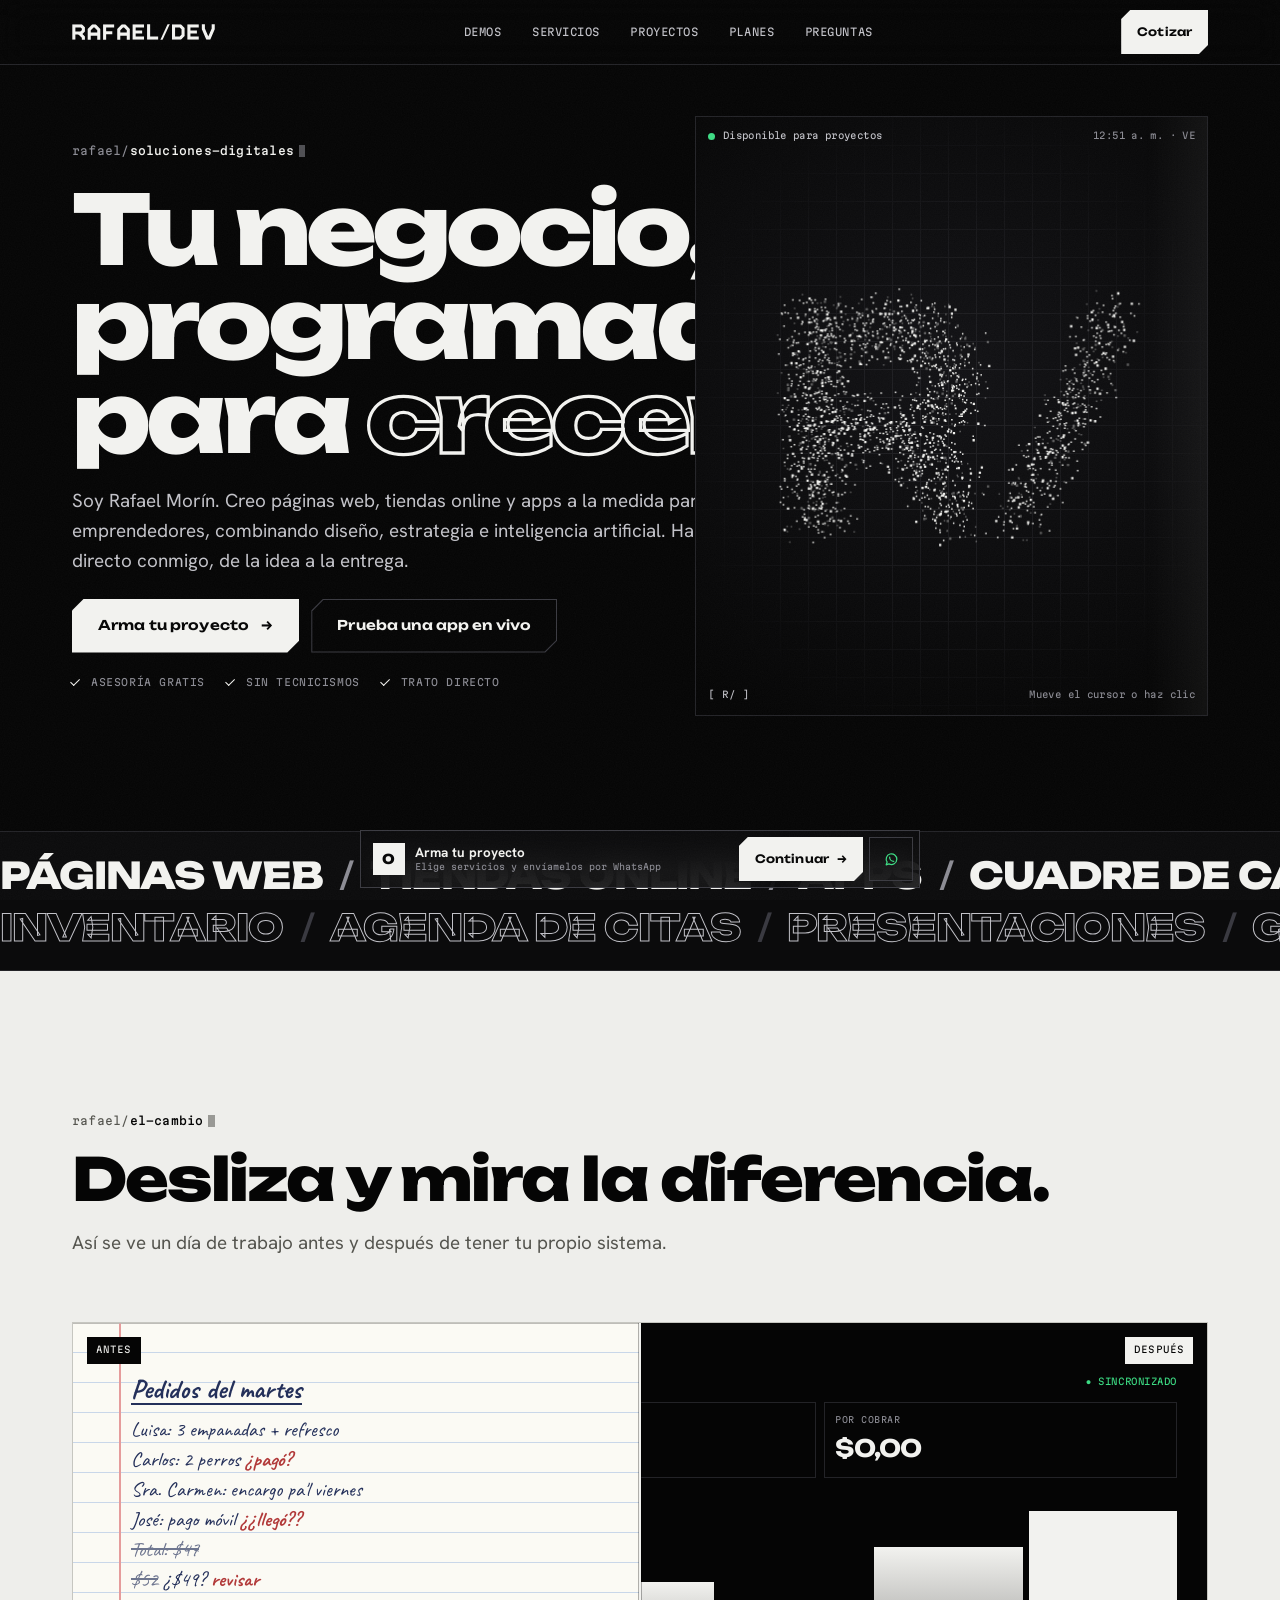
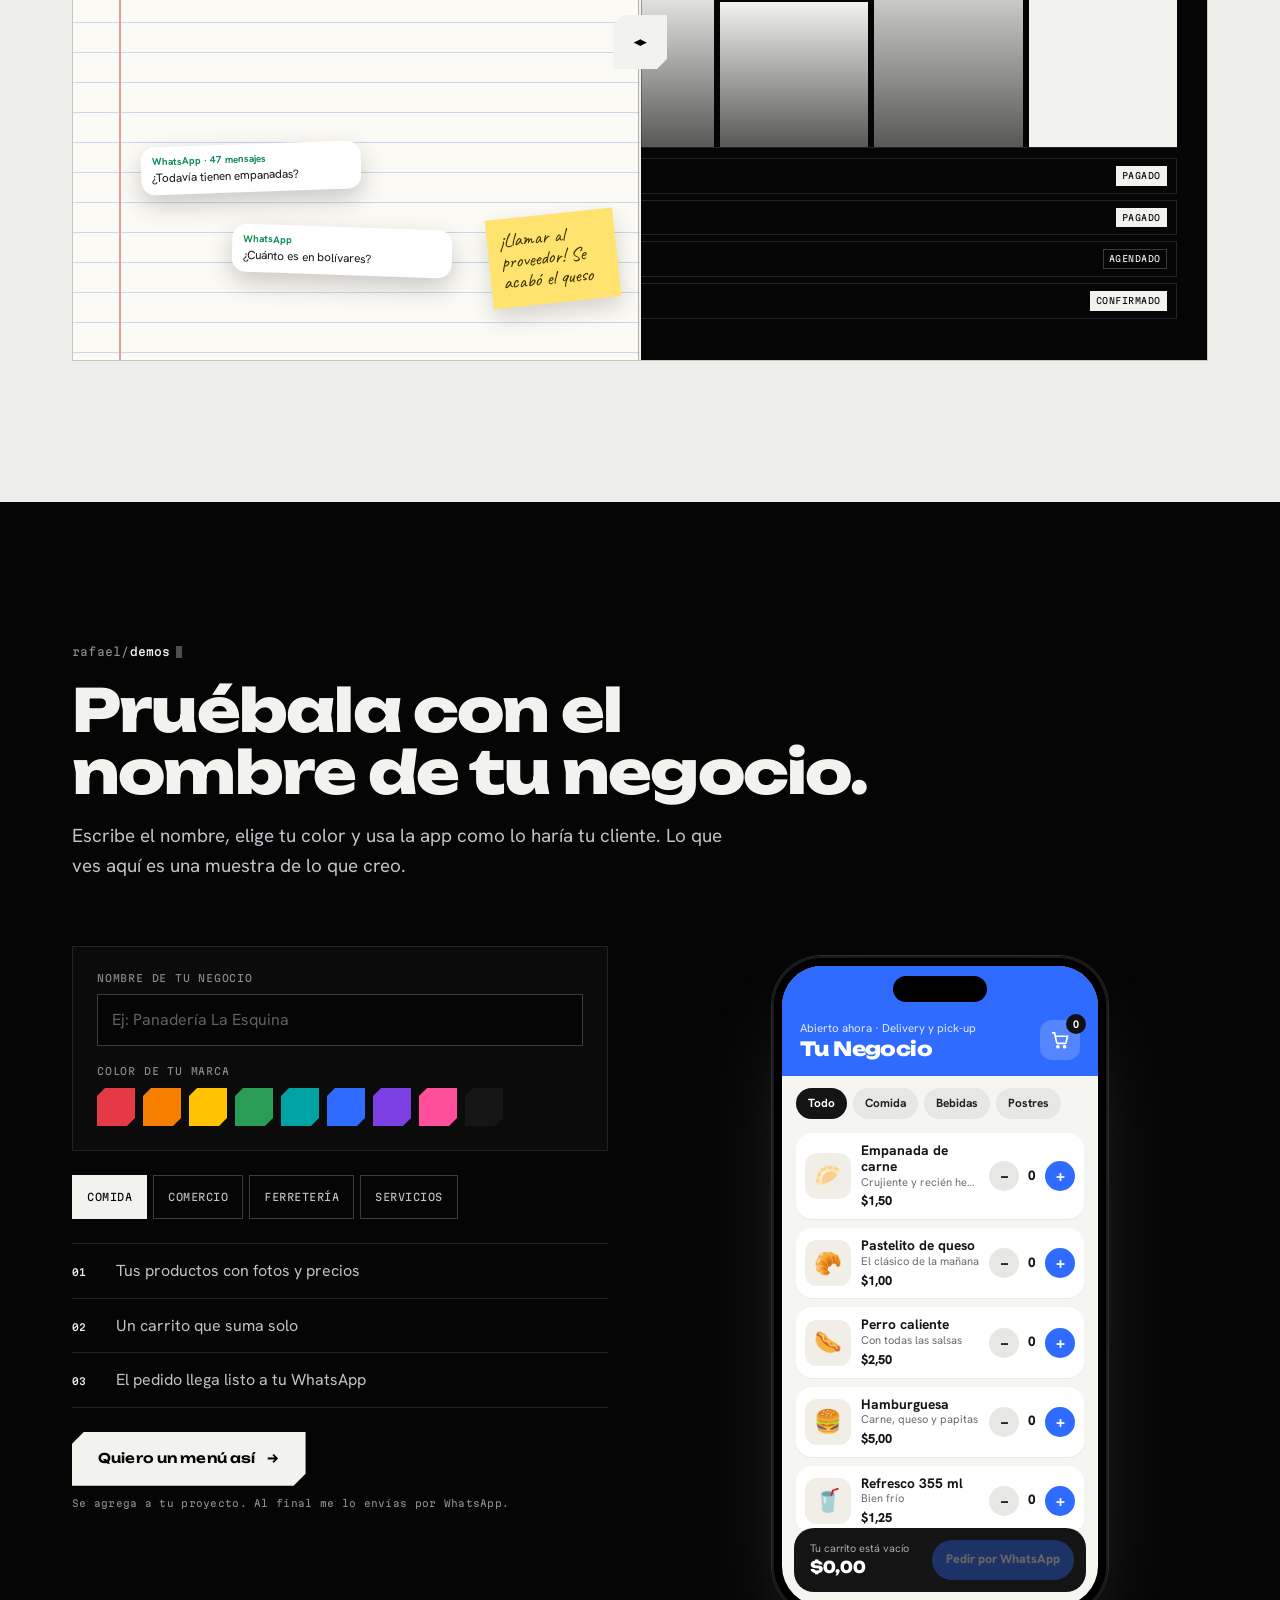
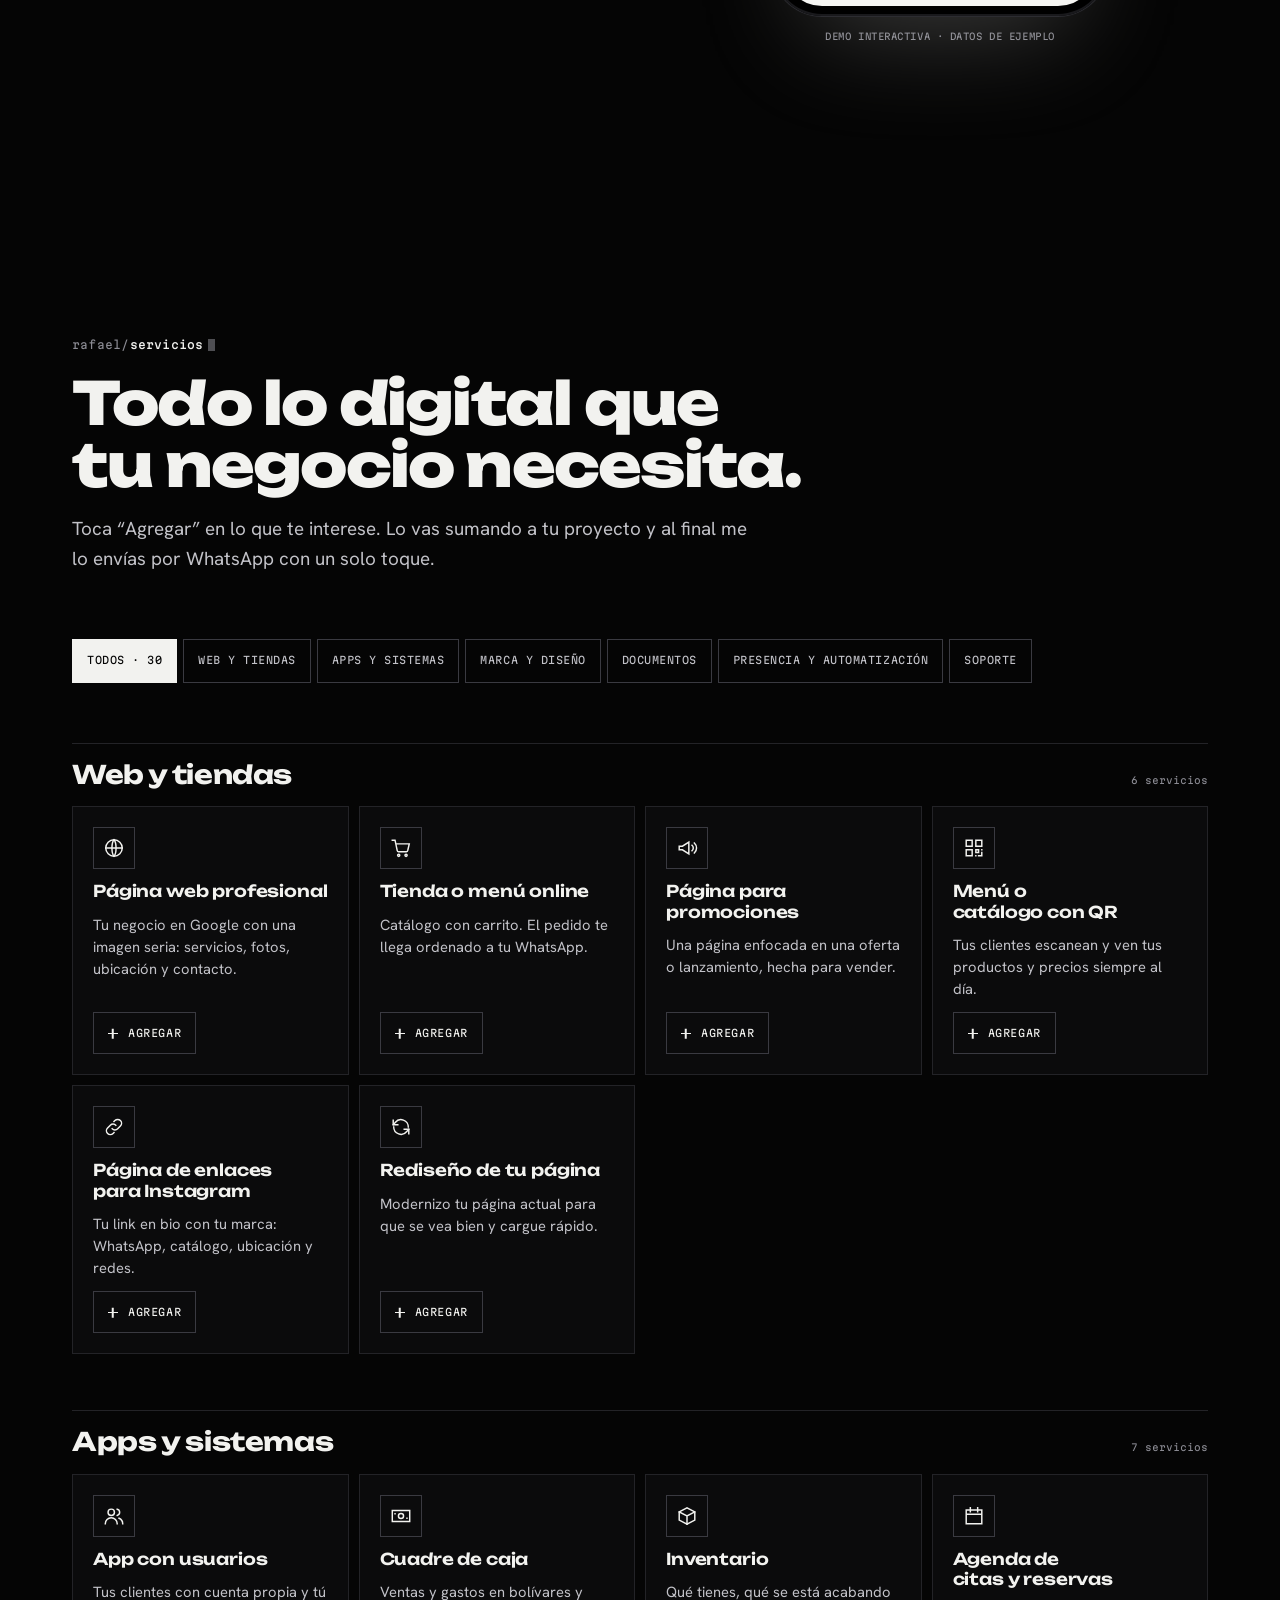
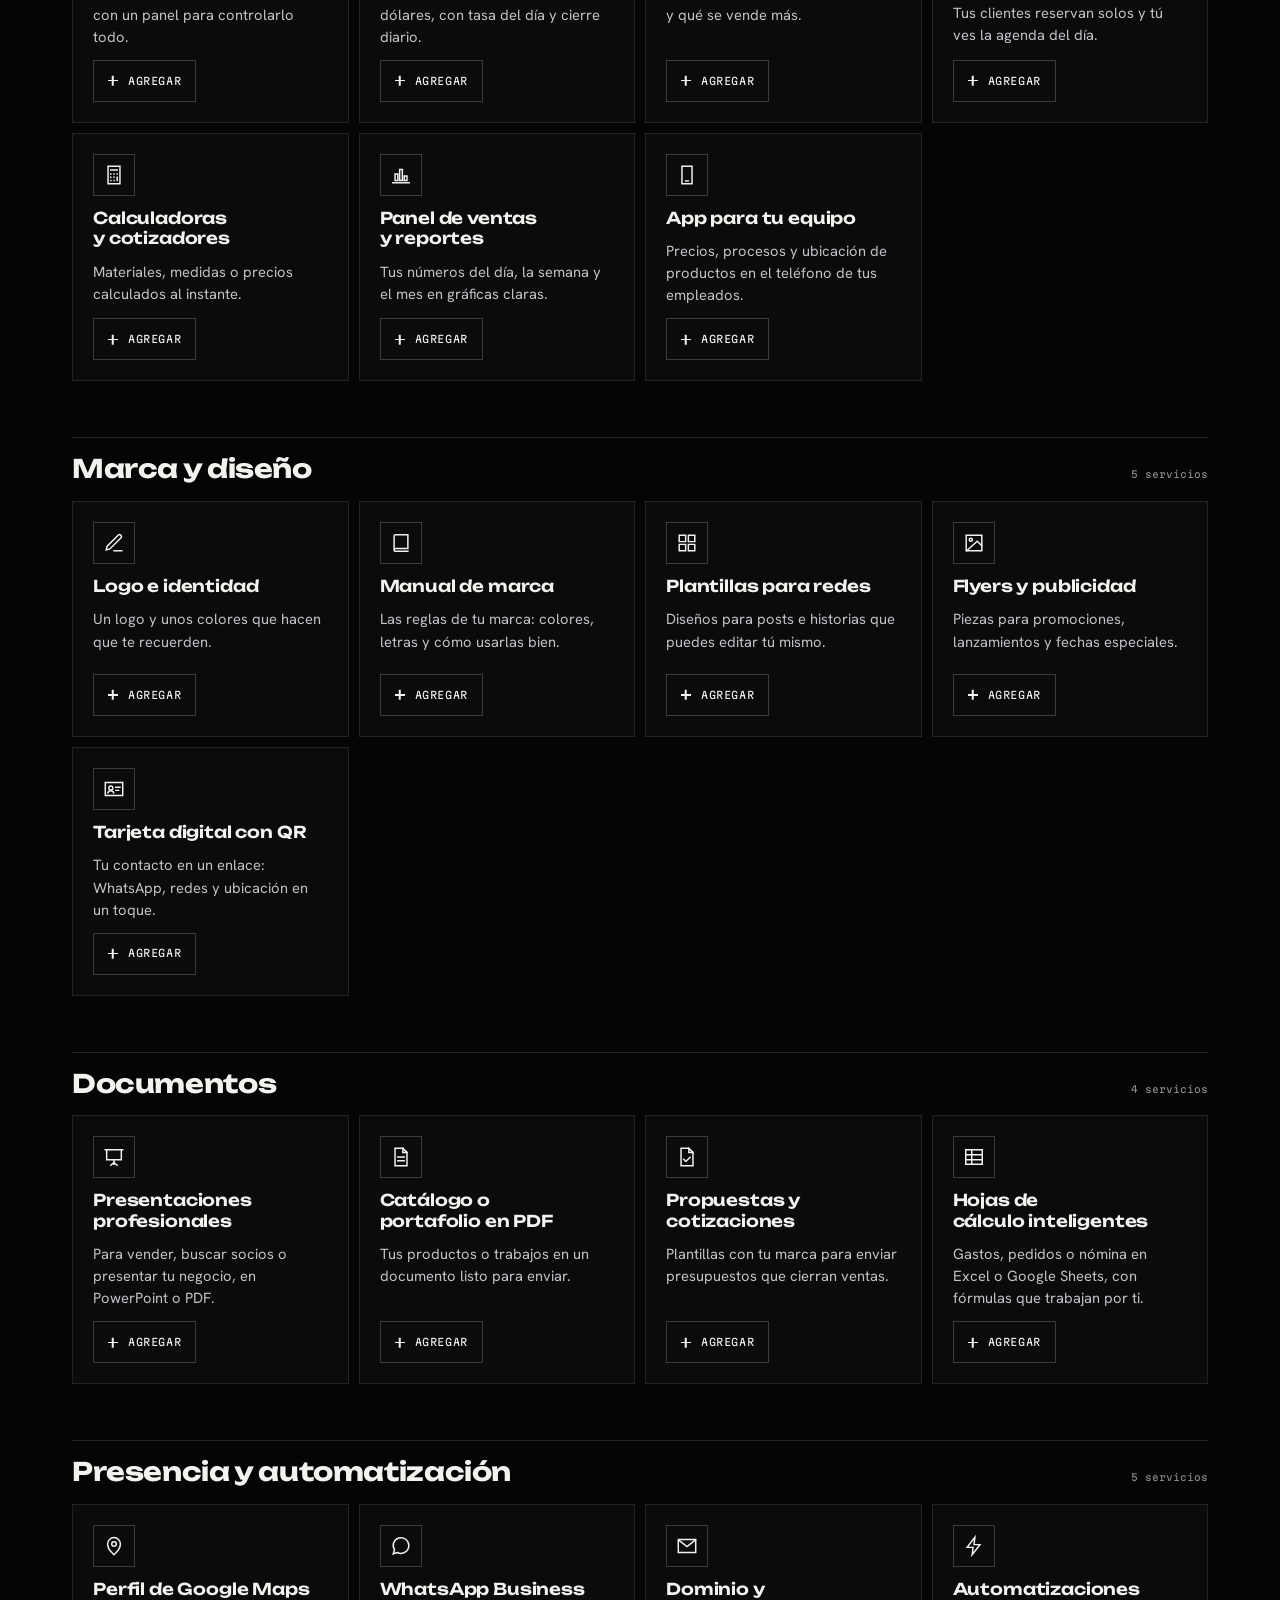
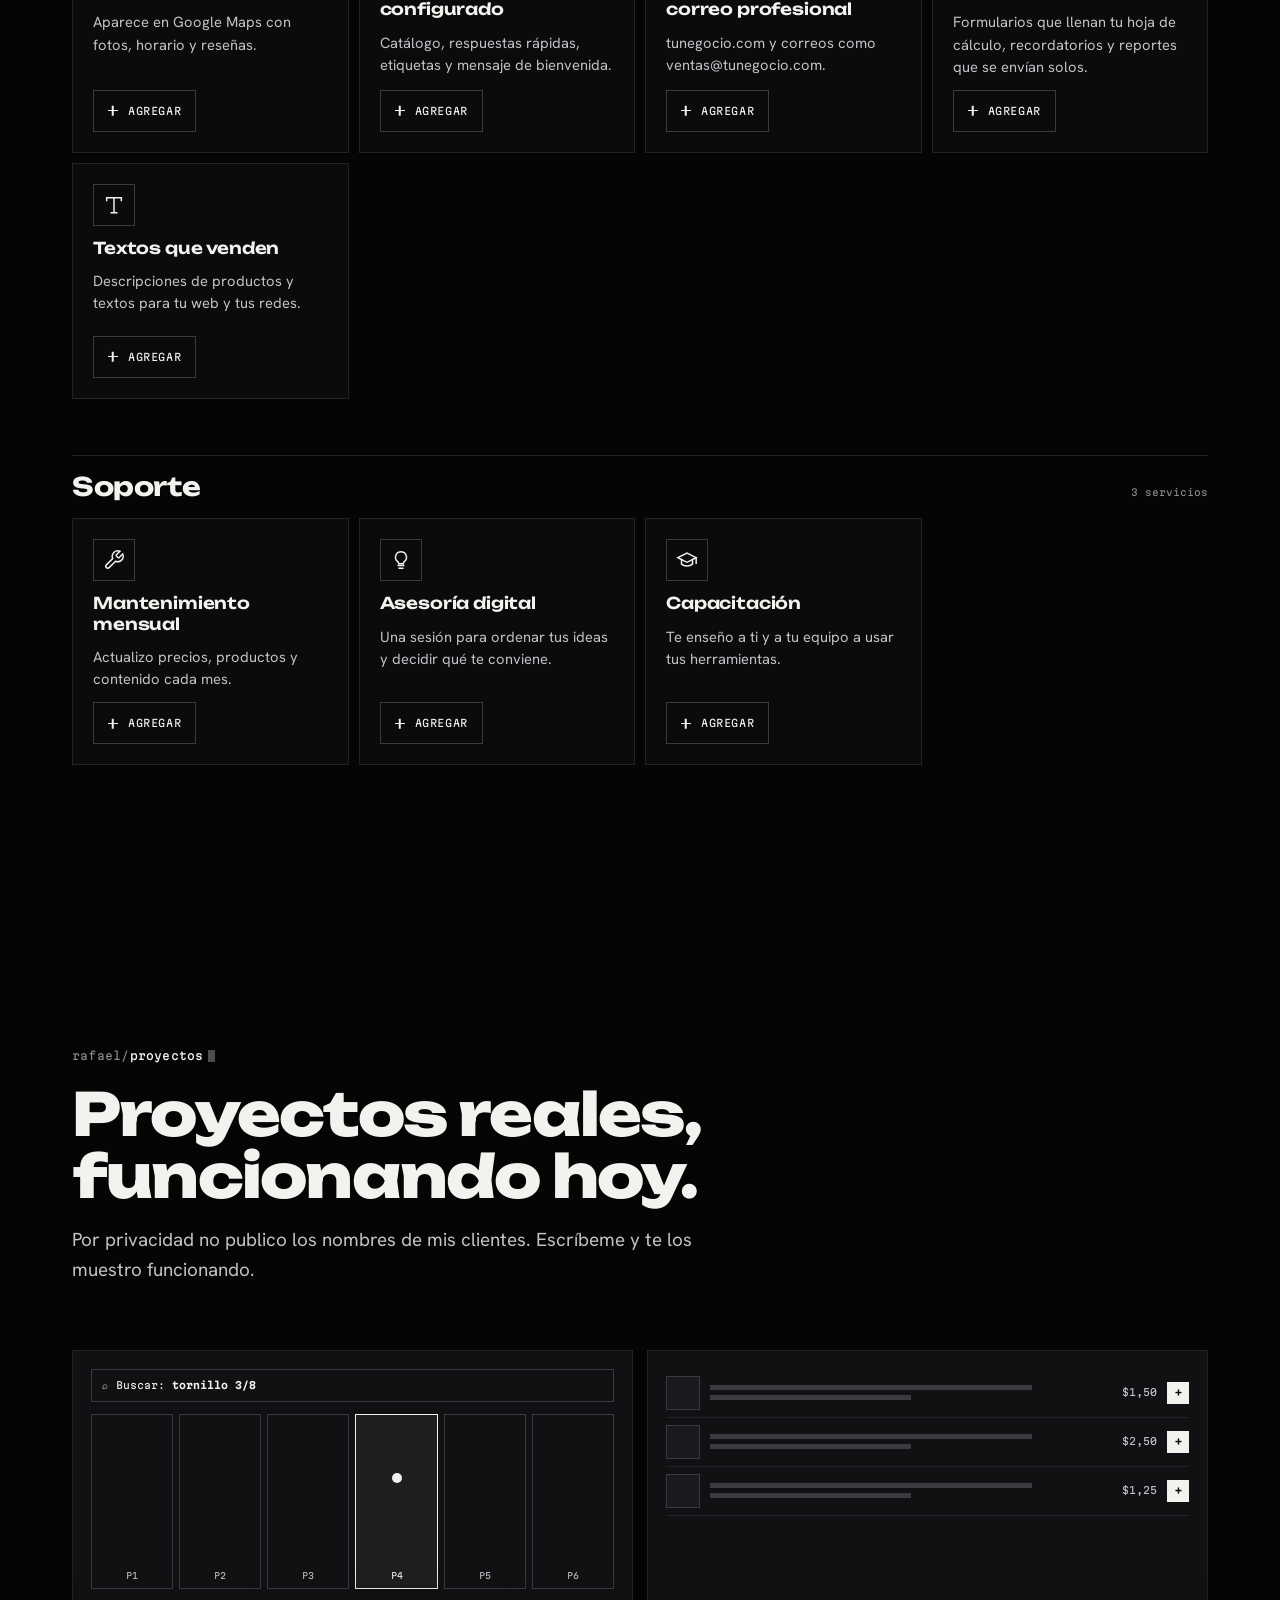
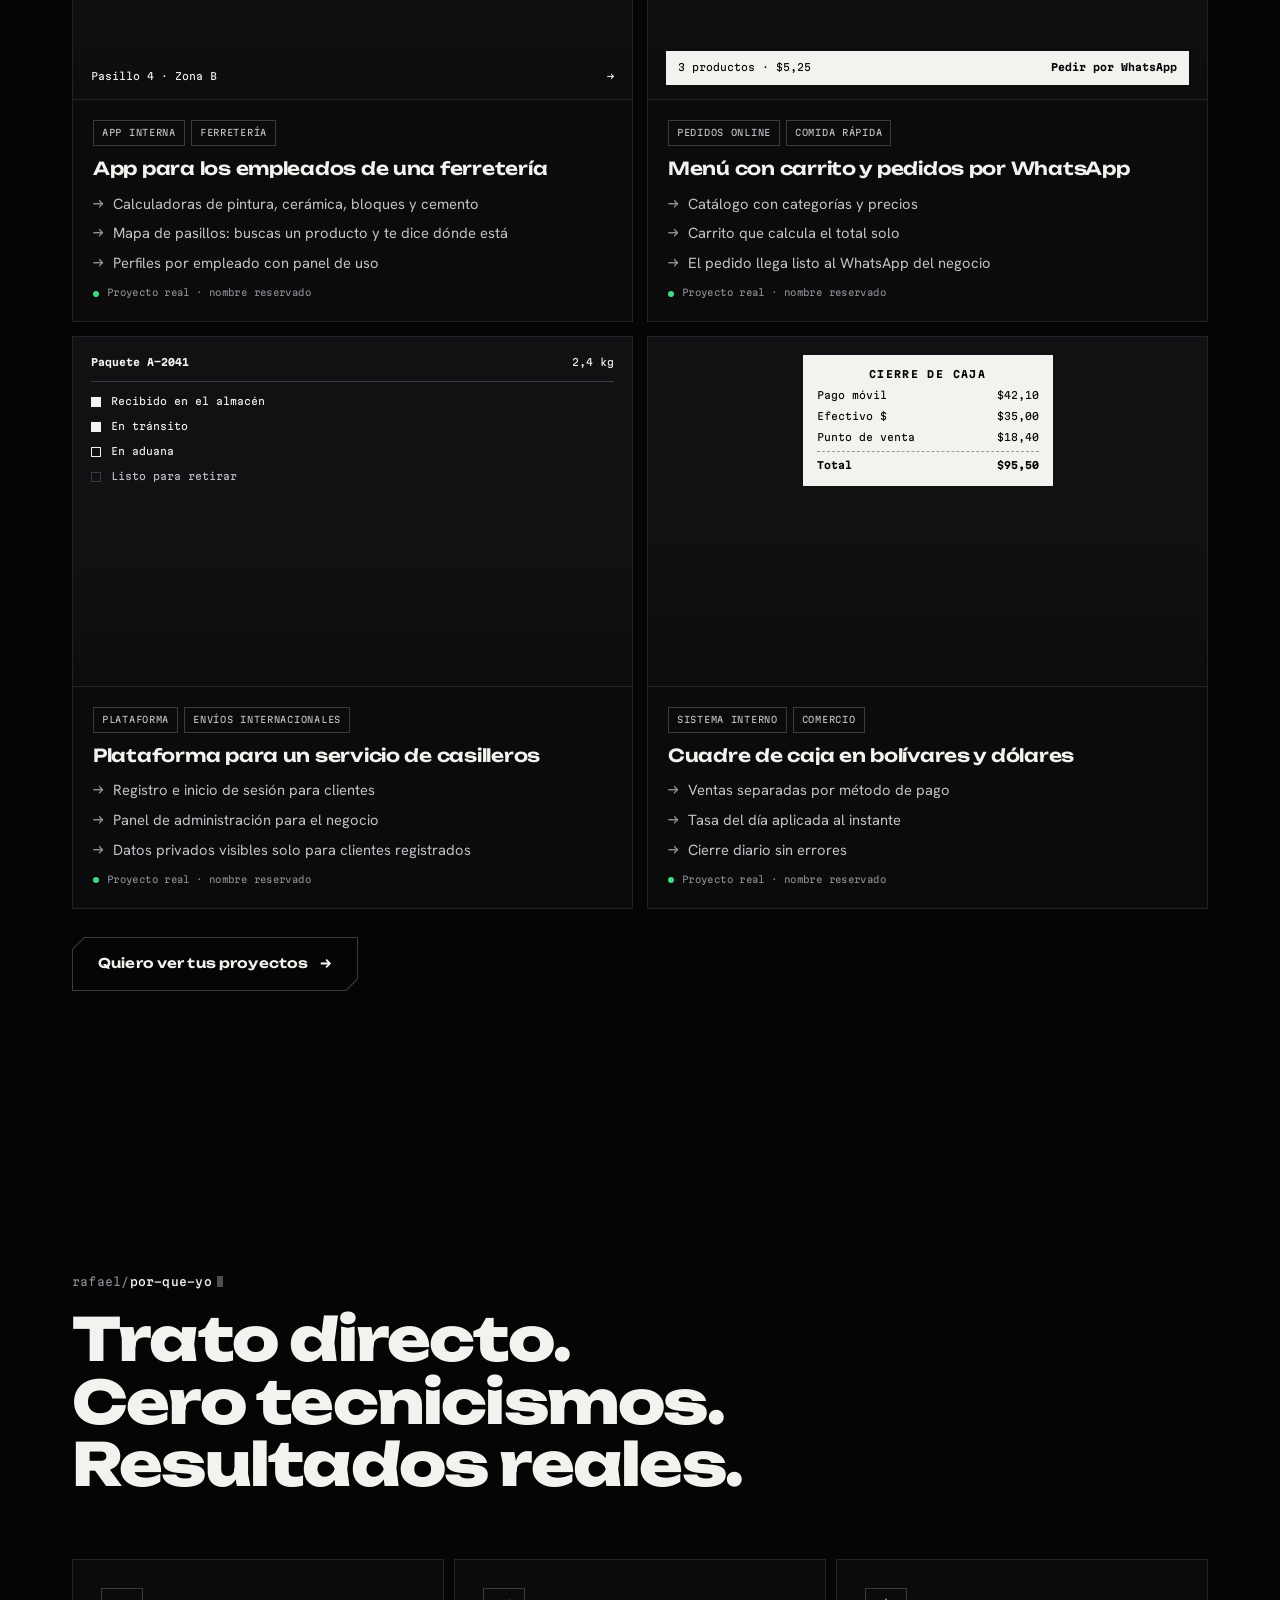
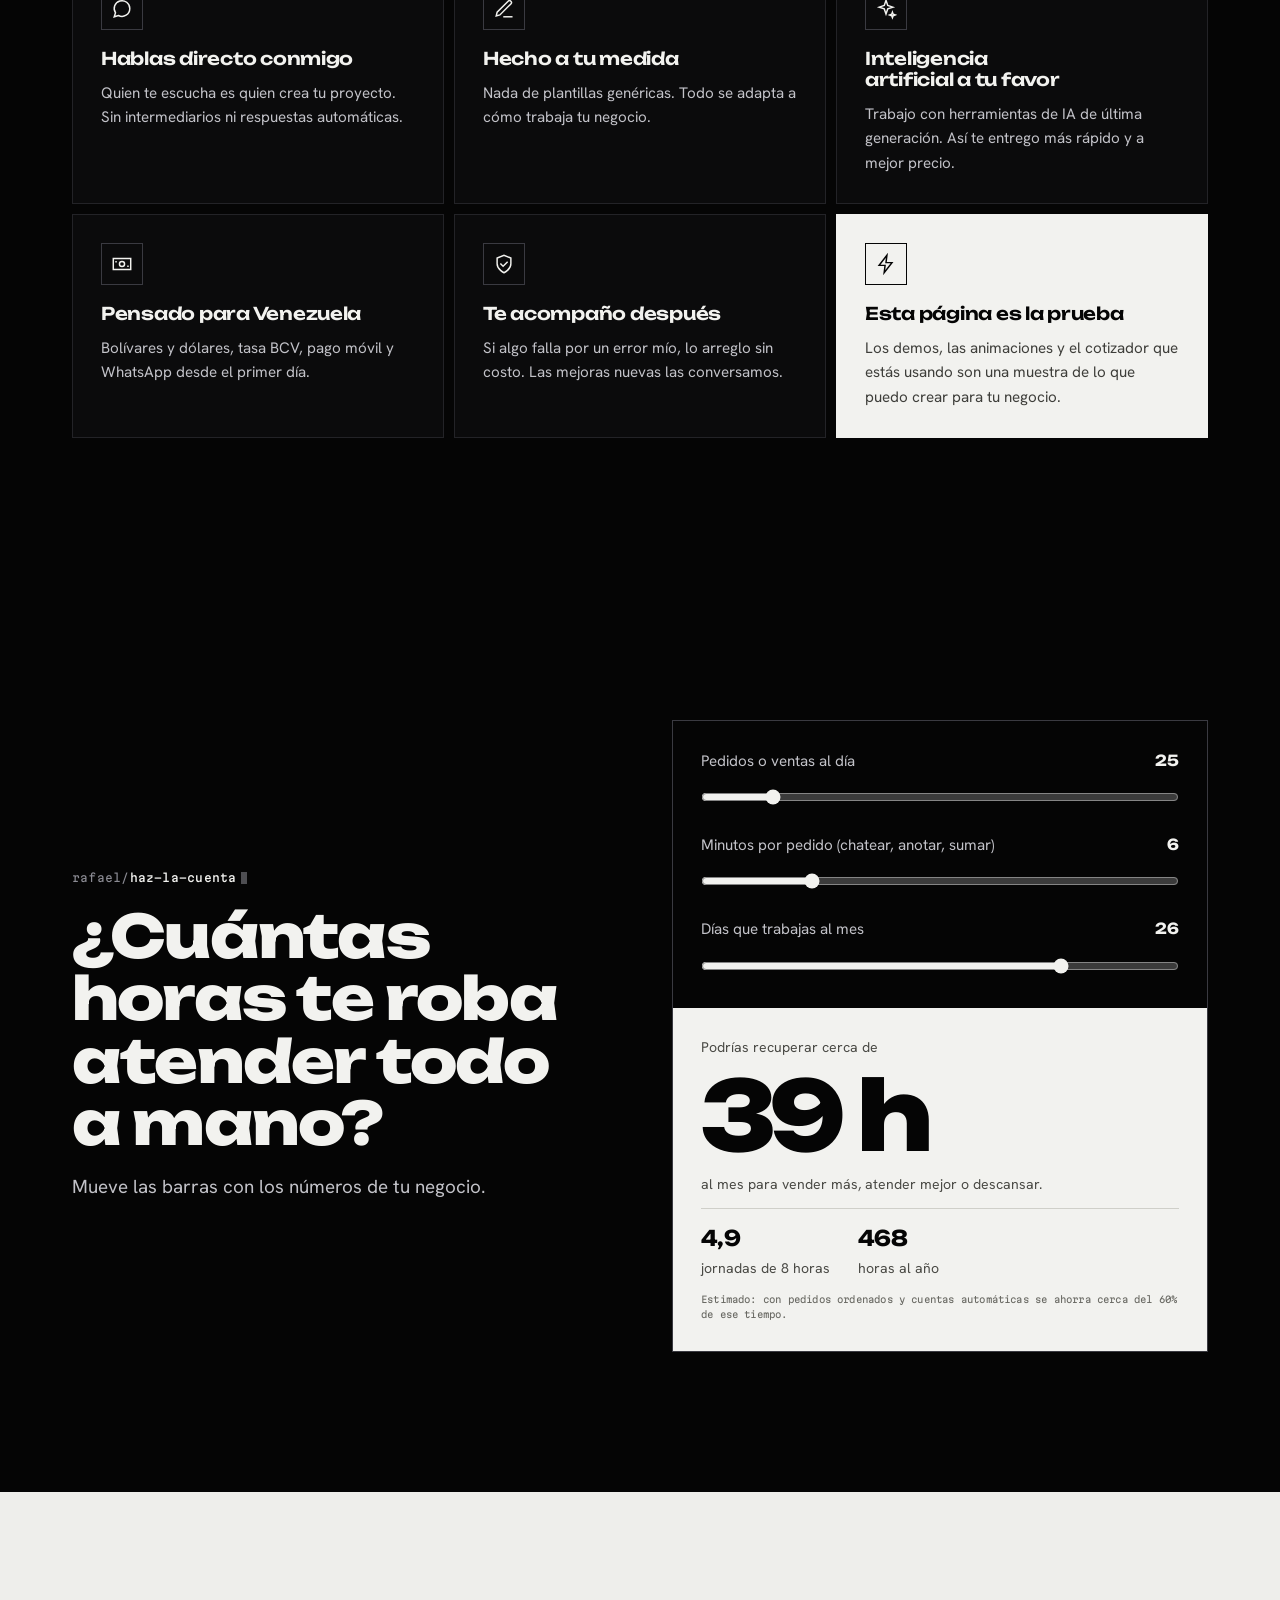
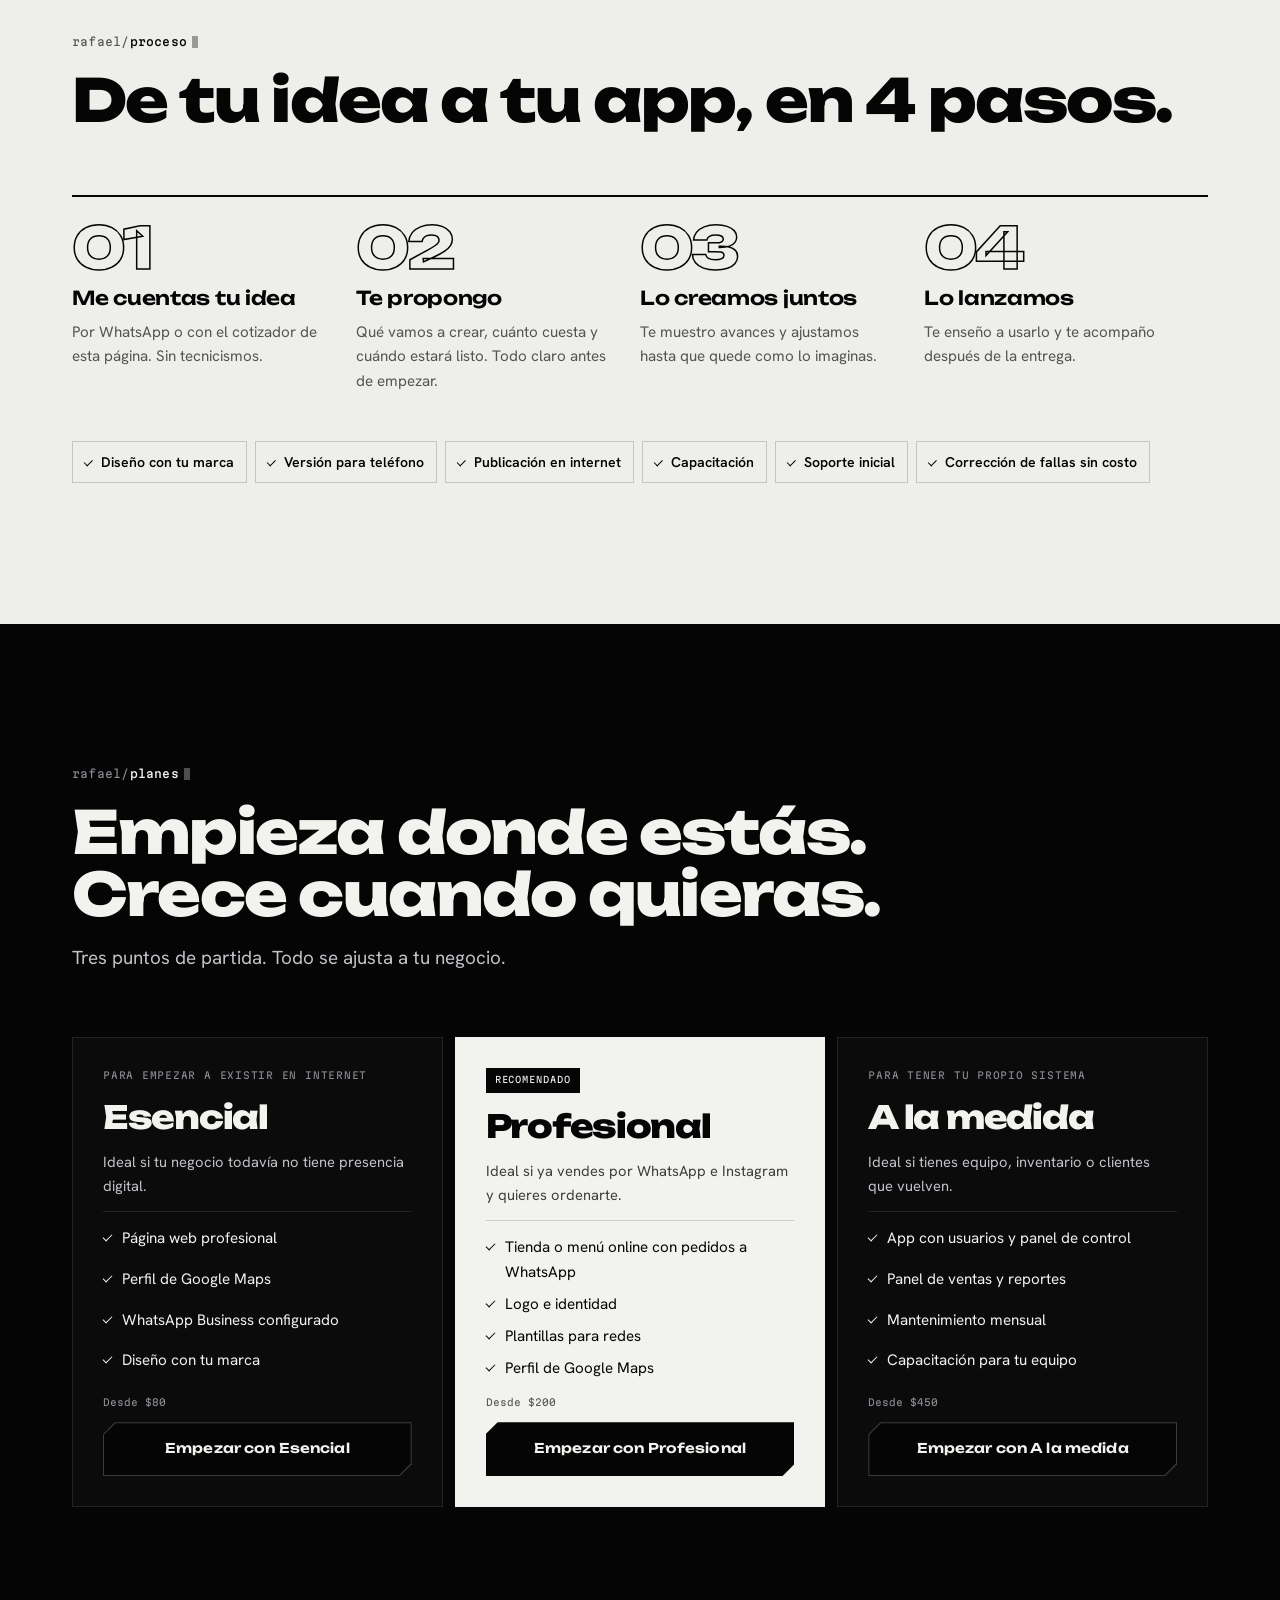
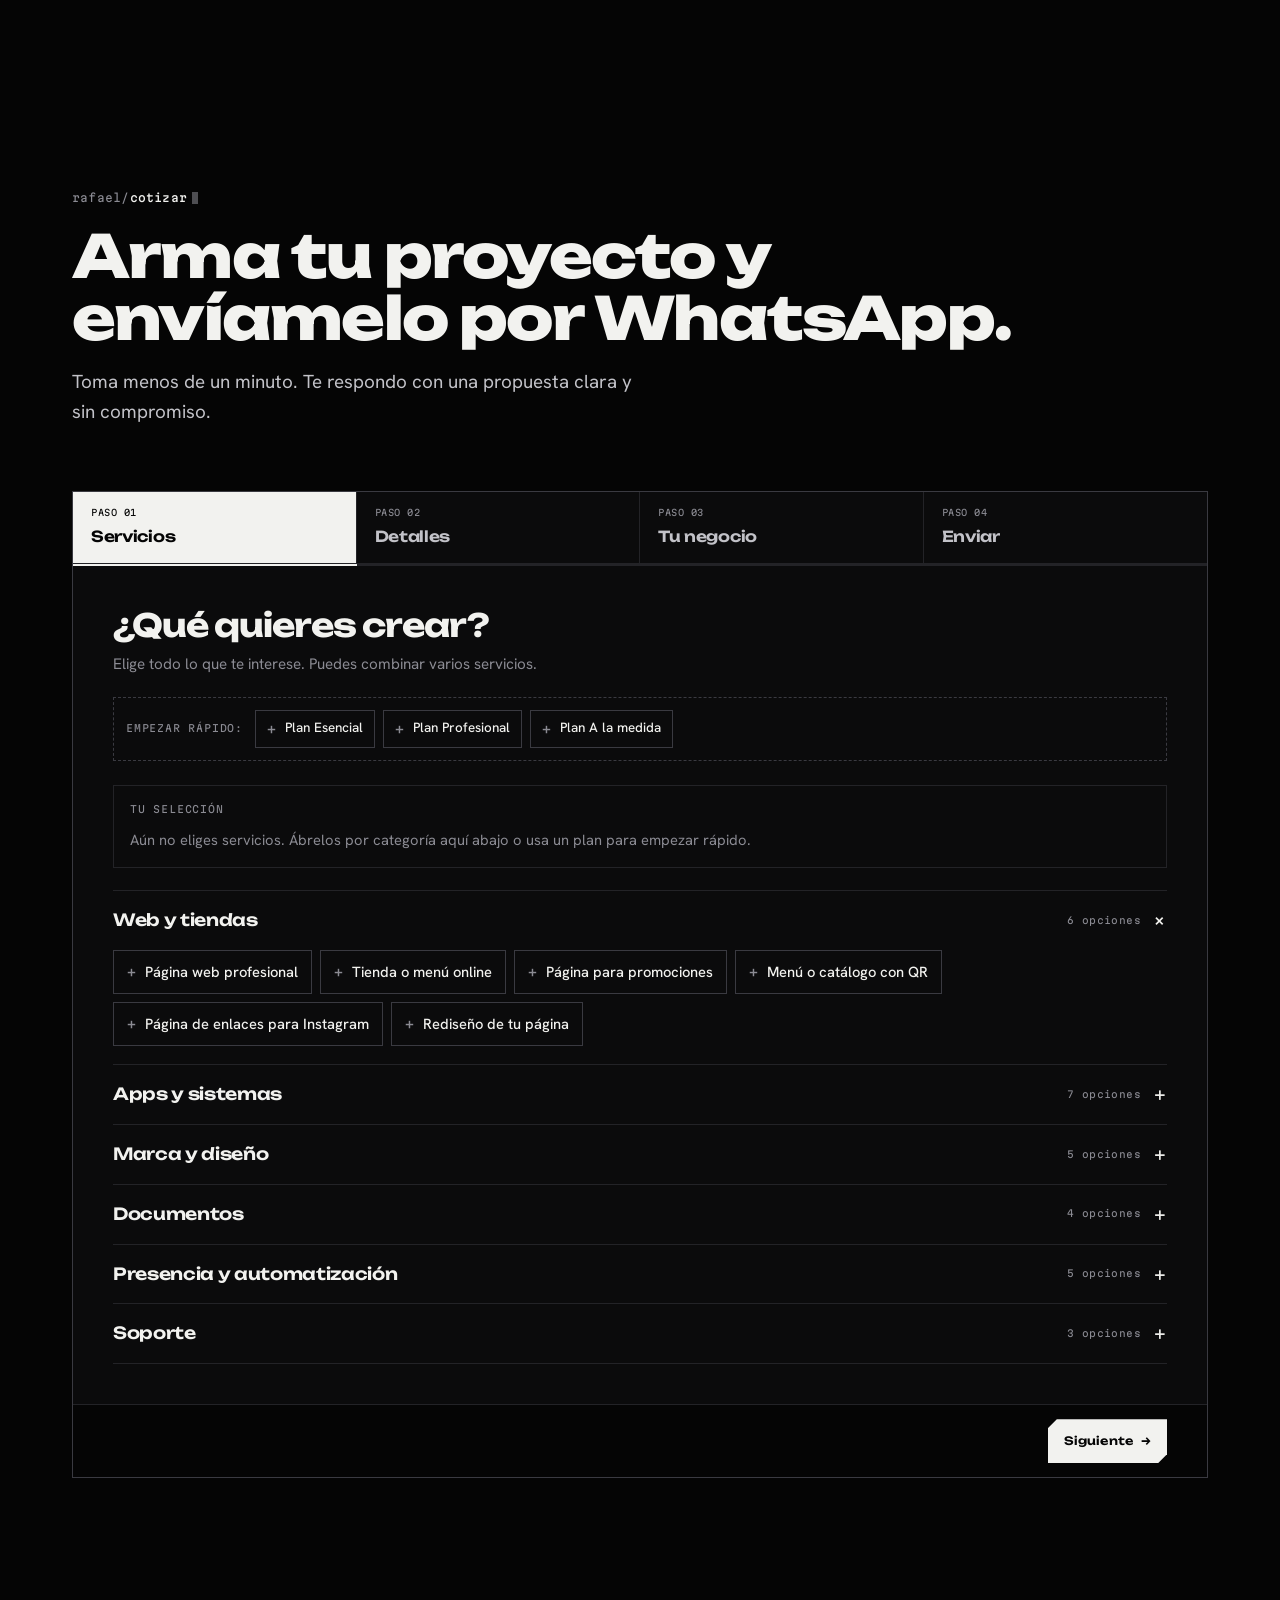
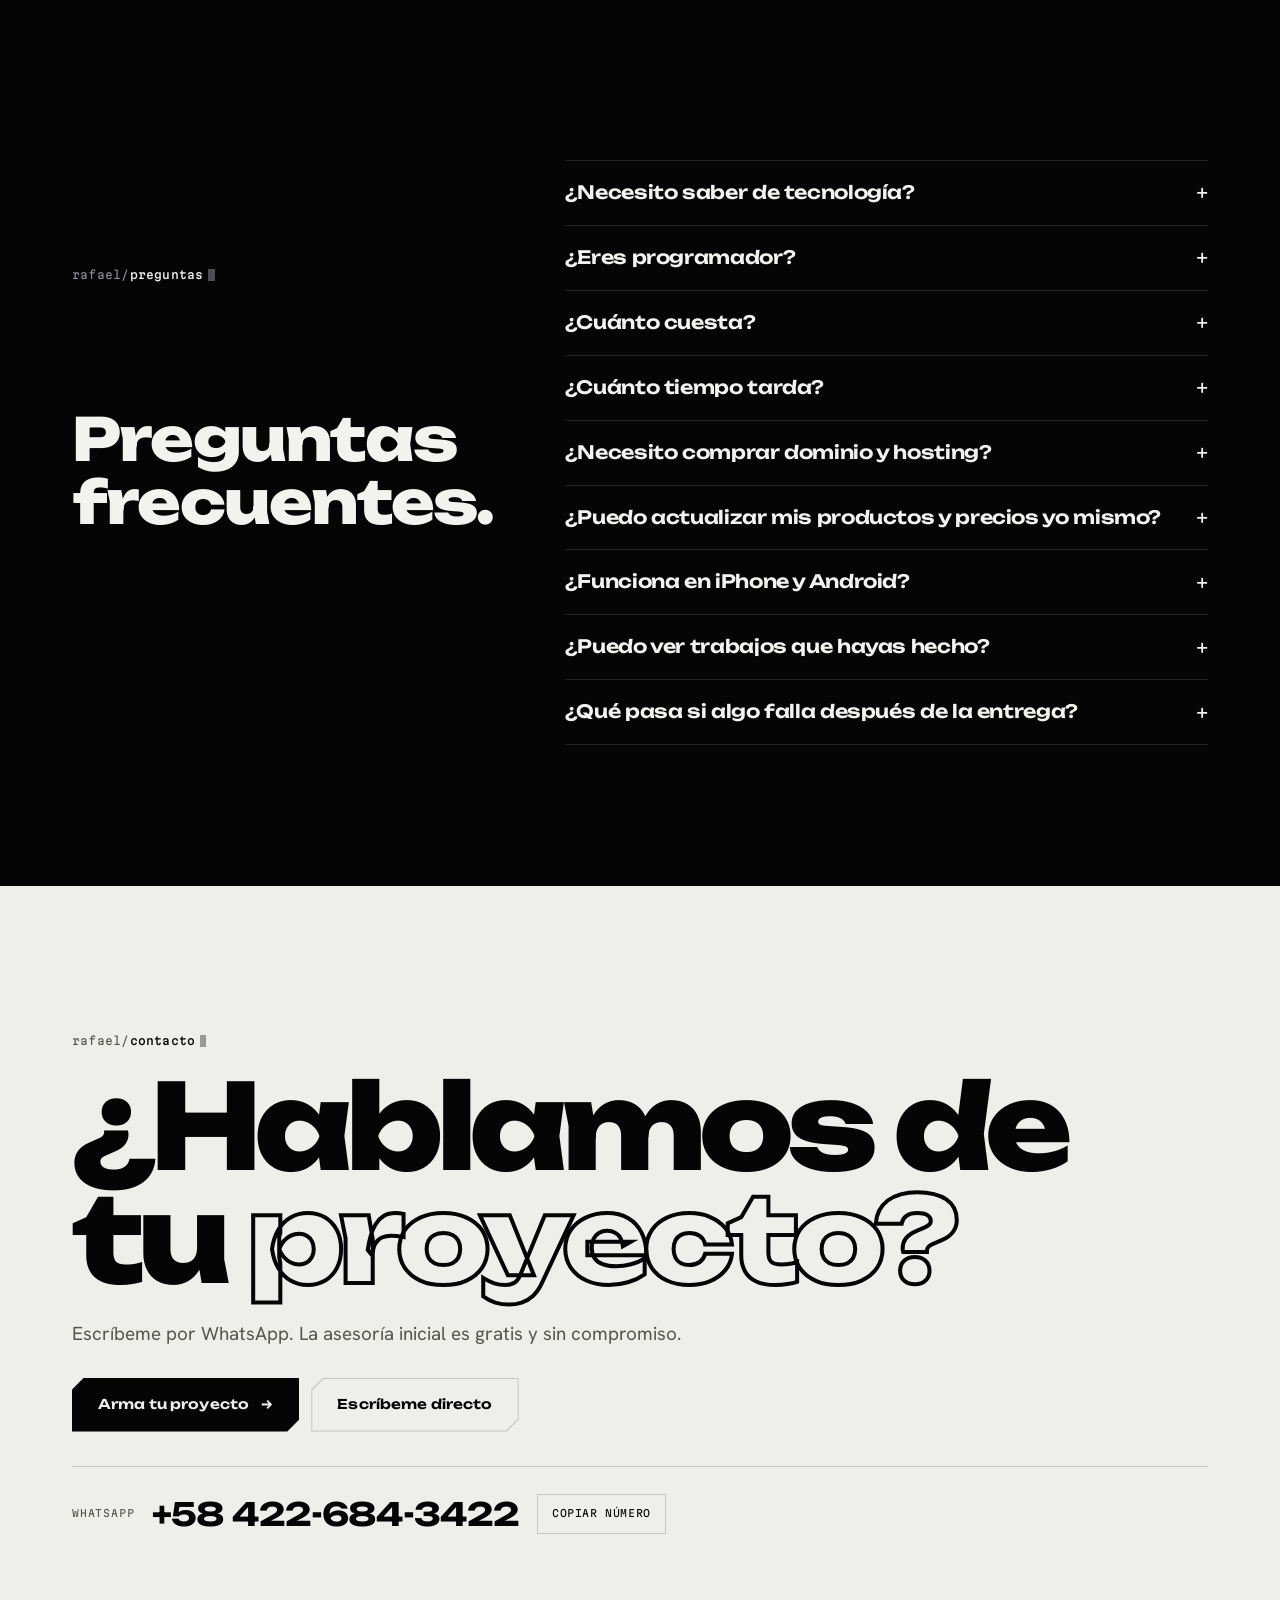
==== commit 9af0fe3b: "Muestra precios de referencia en los planes y en preguntas frecuentes Co-Authored-By: Claude Opus 5." ====
--- a/index.html
+++ b/index.html
@@ -854,21 +854,21 @@
         <h3>Esencial</h3>
         <p class="ideal">Ideal si tu negocio todavía no tiene presencia digital.</p>
         <ul><li>Página web profesional</li><li>Perfil de Google Maps</li><li>WhatsApp Business configurado</li><li>Diseño con tu marca</li></ul>
-        <div class="plan-foot"><small>Precio según tu proyecto</small><button class="btn btn-ghost" type="button" data-bundle="esencial" data-name="Esencial" data-jump="1">Empezar con Esencial</button></div>
+        <div class="plan-foot"><small>Desde $80</small><button class="btn btn-ghost" type="button" data-bundle="esencial" data-name="Esencial" data-jump="1">Empezar con Esencial</button></div>
       </div>
       <div class="plan star">
         <span class="badge">Recomendado</span>
         <h3>Profesional</h3>
         <p class="ideal">Ideal si ya vendes por WhatsApp e Instagram y quieres ordenarte.</p>
         <ul><li>Tienda o menú online con pedidos a WhatsApp</li><li>Logo e identidad</li><li>Plantillas para redes</li><li>Perfil de Google Maps</li></ul>
-        <div class="plan-foot"><small>Precio según tu proyecto</small><button class="btn" type="button" data-bundle="profesional" data-name="Profesional" data-jump="1">Empezar con Profesional</button></div>
+        <div class="plan-foot"><small>Desde $200</small><button class="btn" type="button" data-bundle="profesional" data-name="Profesional" data-jump="1">Empezar con Profesional</button></div>
       </div>
       <div class="plan spot">
         <span class="tagline">Para tener tu propio sistema</span>
         <h3>A la medida</h3>
         <p class="ideal">Ideal si tienes equipo, inventario o clientes que vuelven.</p>
         <ul><li>App con usuarios y panel de control</li><li>Panel de ventas y reportes</li><li>Mantenimiento mensual</li><li>Capacitación para tu equipo</li></ul>
-        <div class="plan-foot"><small>Precio según tu proyecto</small><button class="btn btn-ghost" type="button" data-bundle="medida" data-name="A la medida" data-jump="1">Empezar con A la medida</button></div>
+        <div class="plan-foot"><small>Desde $450</small><button class="btn btn-ghost" type="button" data-bundle="medida" data-name="A la medida" data-jump="1">Empezar con A la medida</button></div>
       </div>
     </div>
   </div>
@@ -958,7 +958,7 @@
     <div class="faq">
       <details><summary>¿Necesito saber de tecnología?</summary><p>No. Tú me cuentas cómo trabajas y yo me encargo de todo lo técnico. Te explico cada paso en palabras sencillas.</p></details>
       <details><summary>¿Eres programador?</summary><p>No soy un programador tradicional. Creo páginas y apps con herramientas de inteligencia artificial de última generación, y me encargo de todo lo demás: entender tu negocio, diseñar la solución, probarla y entregártela funcionando. Tú recibes un resultado profesional, más rápido y a mejor precio.</p></details>
-      <details><summary>¿Cuánto cuesta?</summary><p>Depende de lo que necesites. Arma tu proyecto en esta página y te envío una cotización clara y sin compromiso.</p></details>
+      <details><summary>¿Cuánto cuesta?</summary><p>Los planes empiezan desde $80 (Esencial), $200 (Profesional) y $450 (A la medida). El precio final depende de lo que necesites: arma tu proyecto en esta página y te envío una cotización clara y sin compromiso.</p></details>
       <details><summary>¿Cuánto tiempo tarda?</summary><p>Depende del tamaño del proyecto. Antes de empezar te doy una fecha de entrega, y durante el proceso te muestro avances.</p></details>
       <details><summary>¿Necesito comprar dominio y hosting?</summary><p>No es obligatorio para empezar. Te explico las opciones, incluso gratuitas, y si quieres tu propio .com te ayudo a configurarlo.</p></details>
       <details><summary>¿Puedo actualizar mis productos y precios yo mismo?</summary><p>Sí, si incluimos un panel de administración. Si prefieres no hacerlo tú, yo me encargo con el plan de mantenimiento.</p></details>
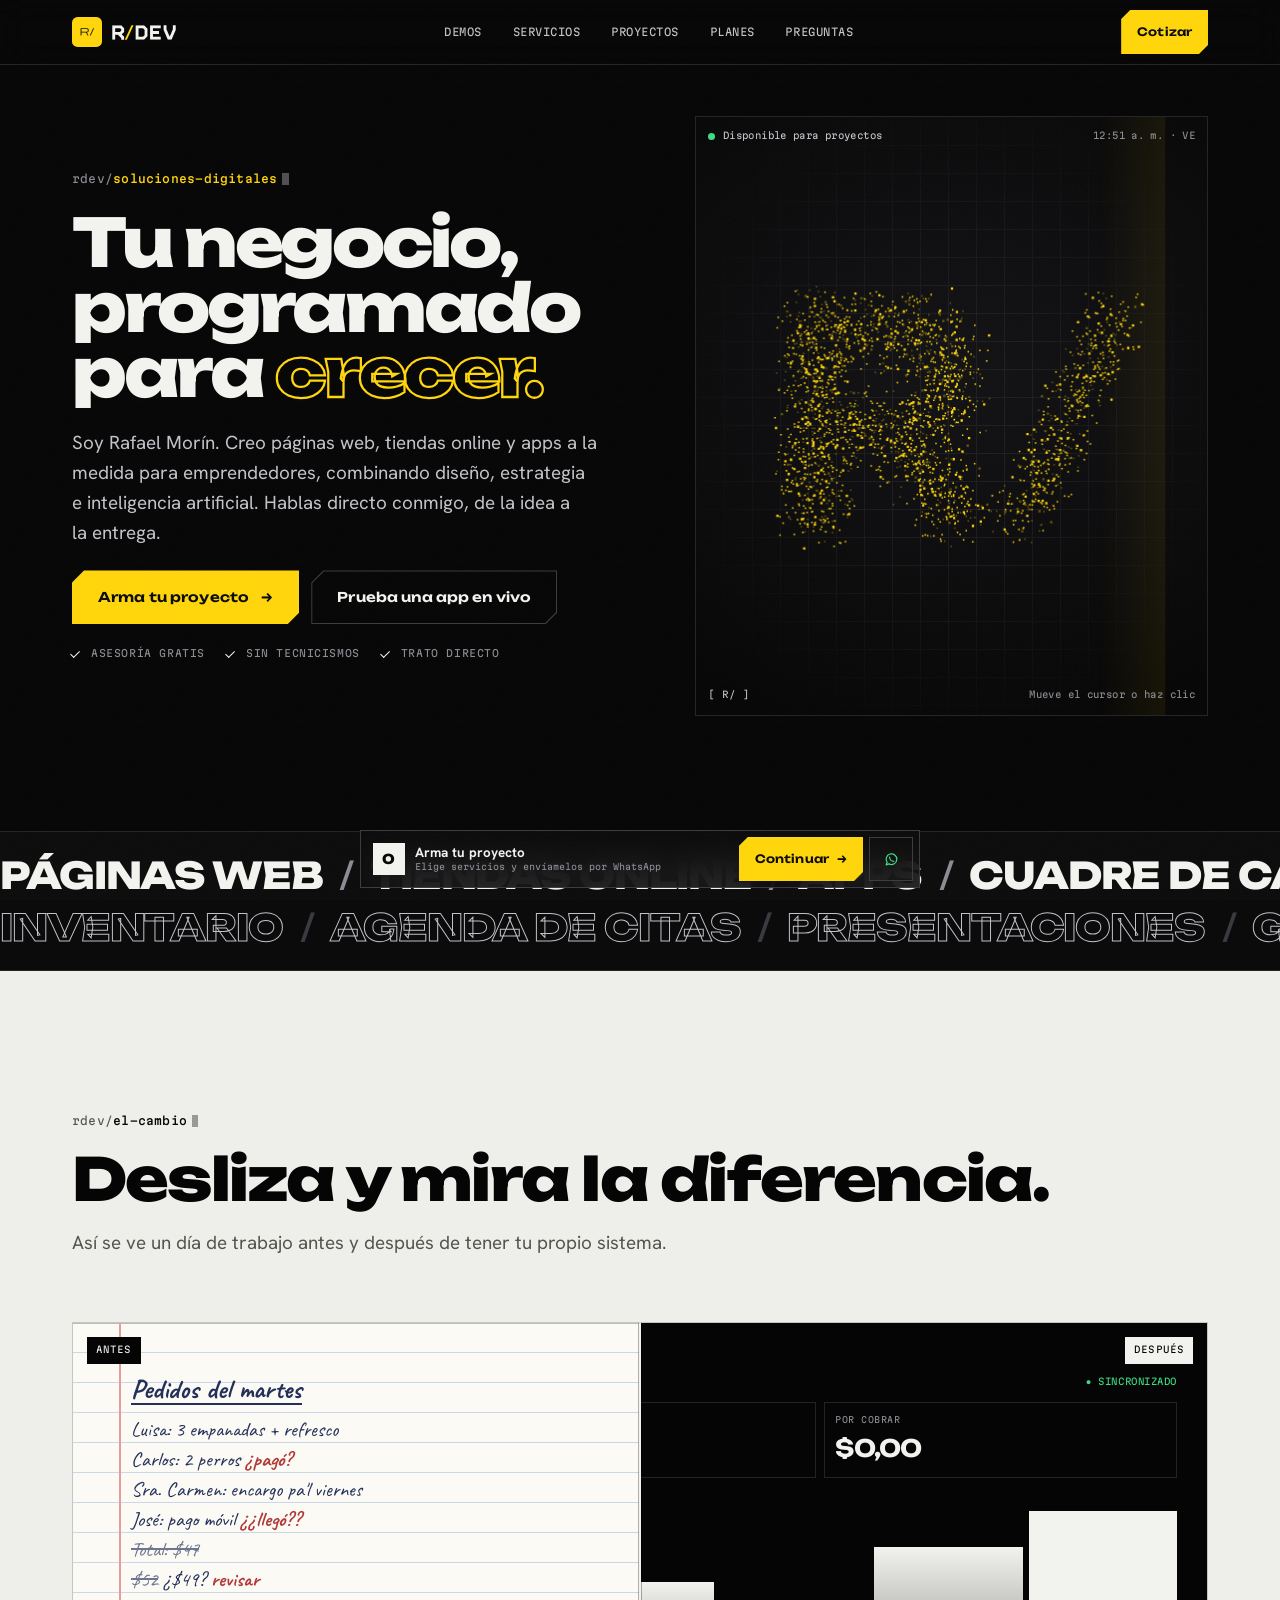
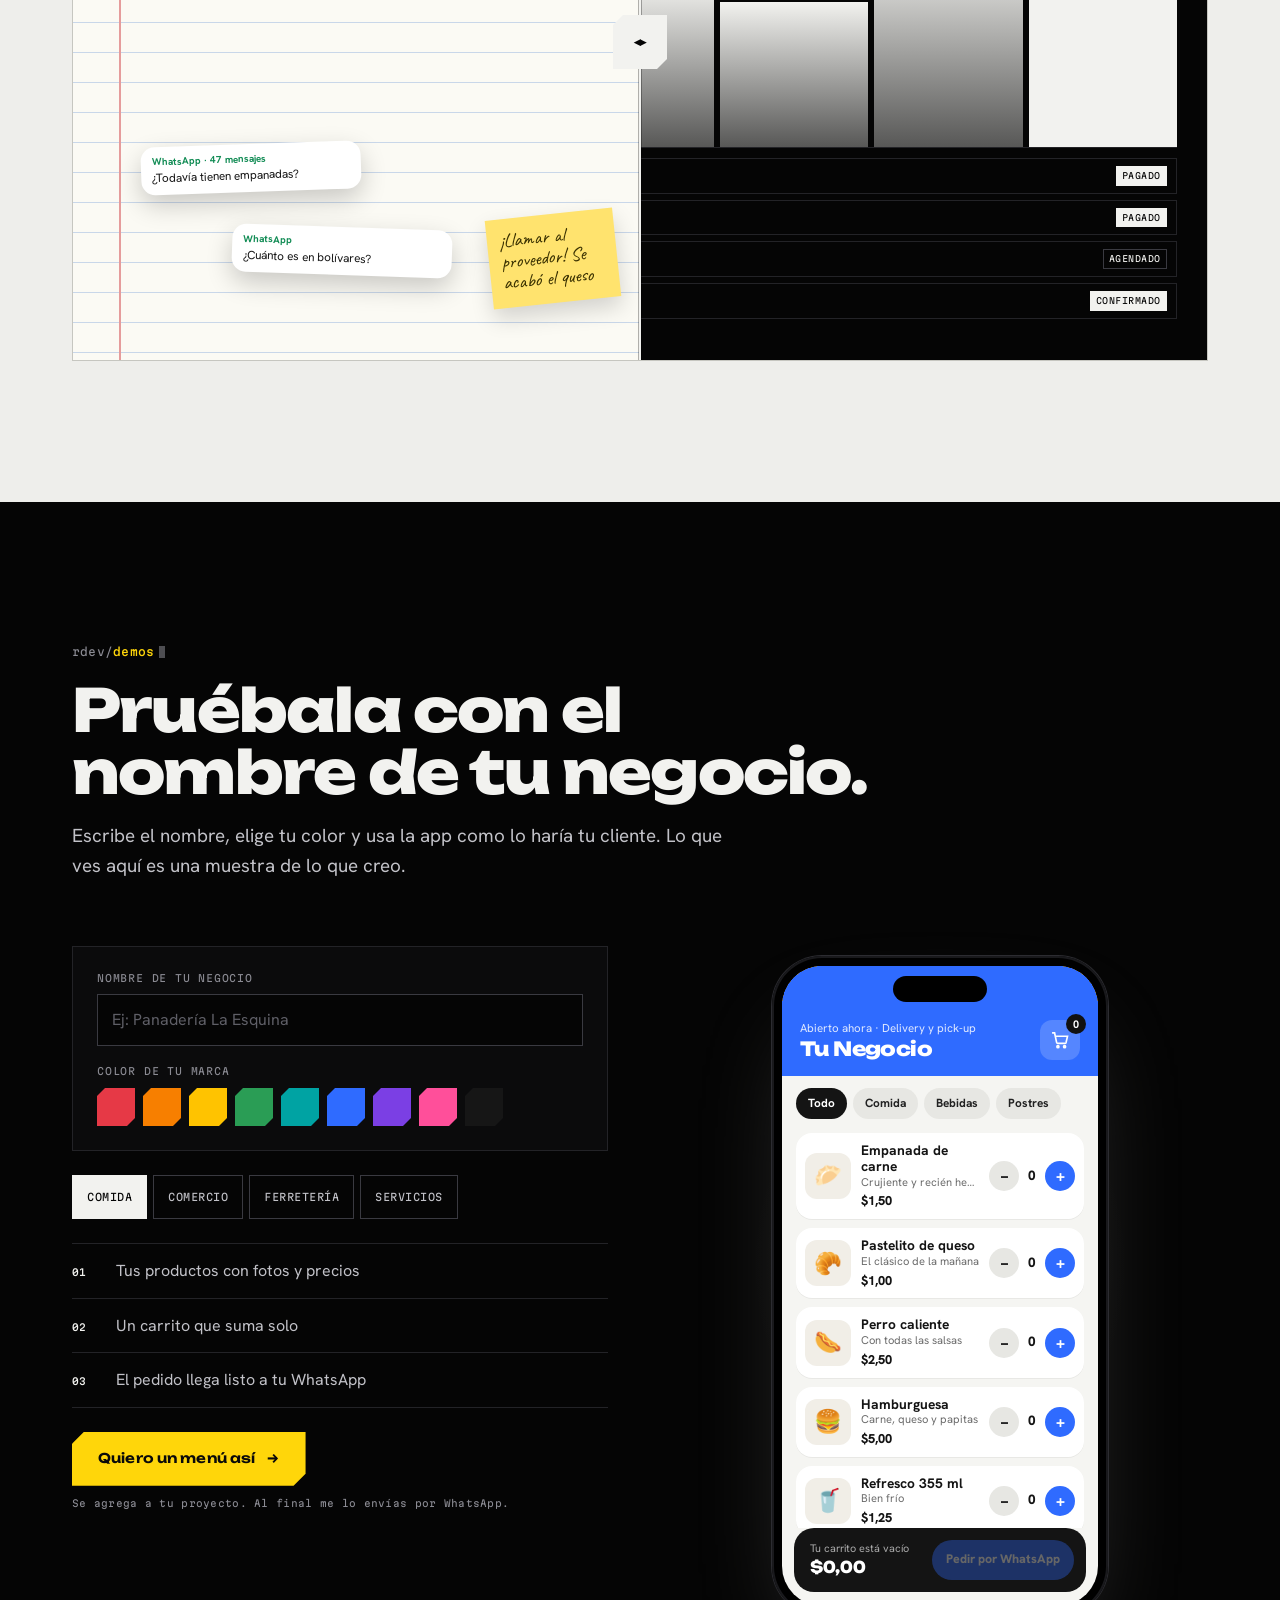
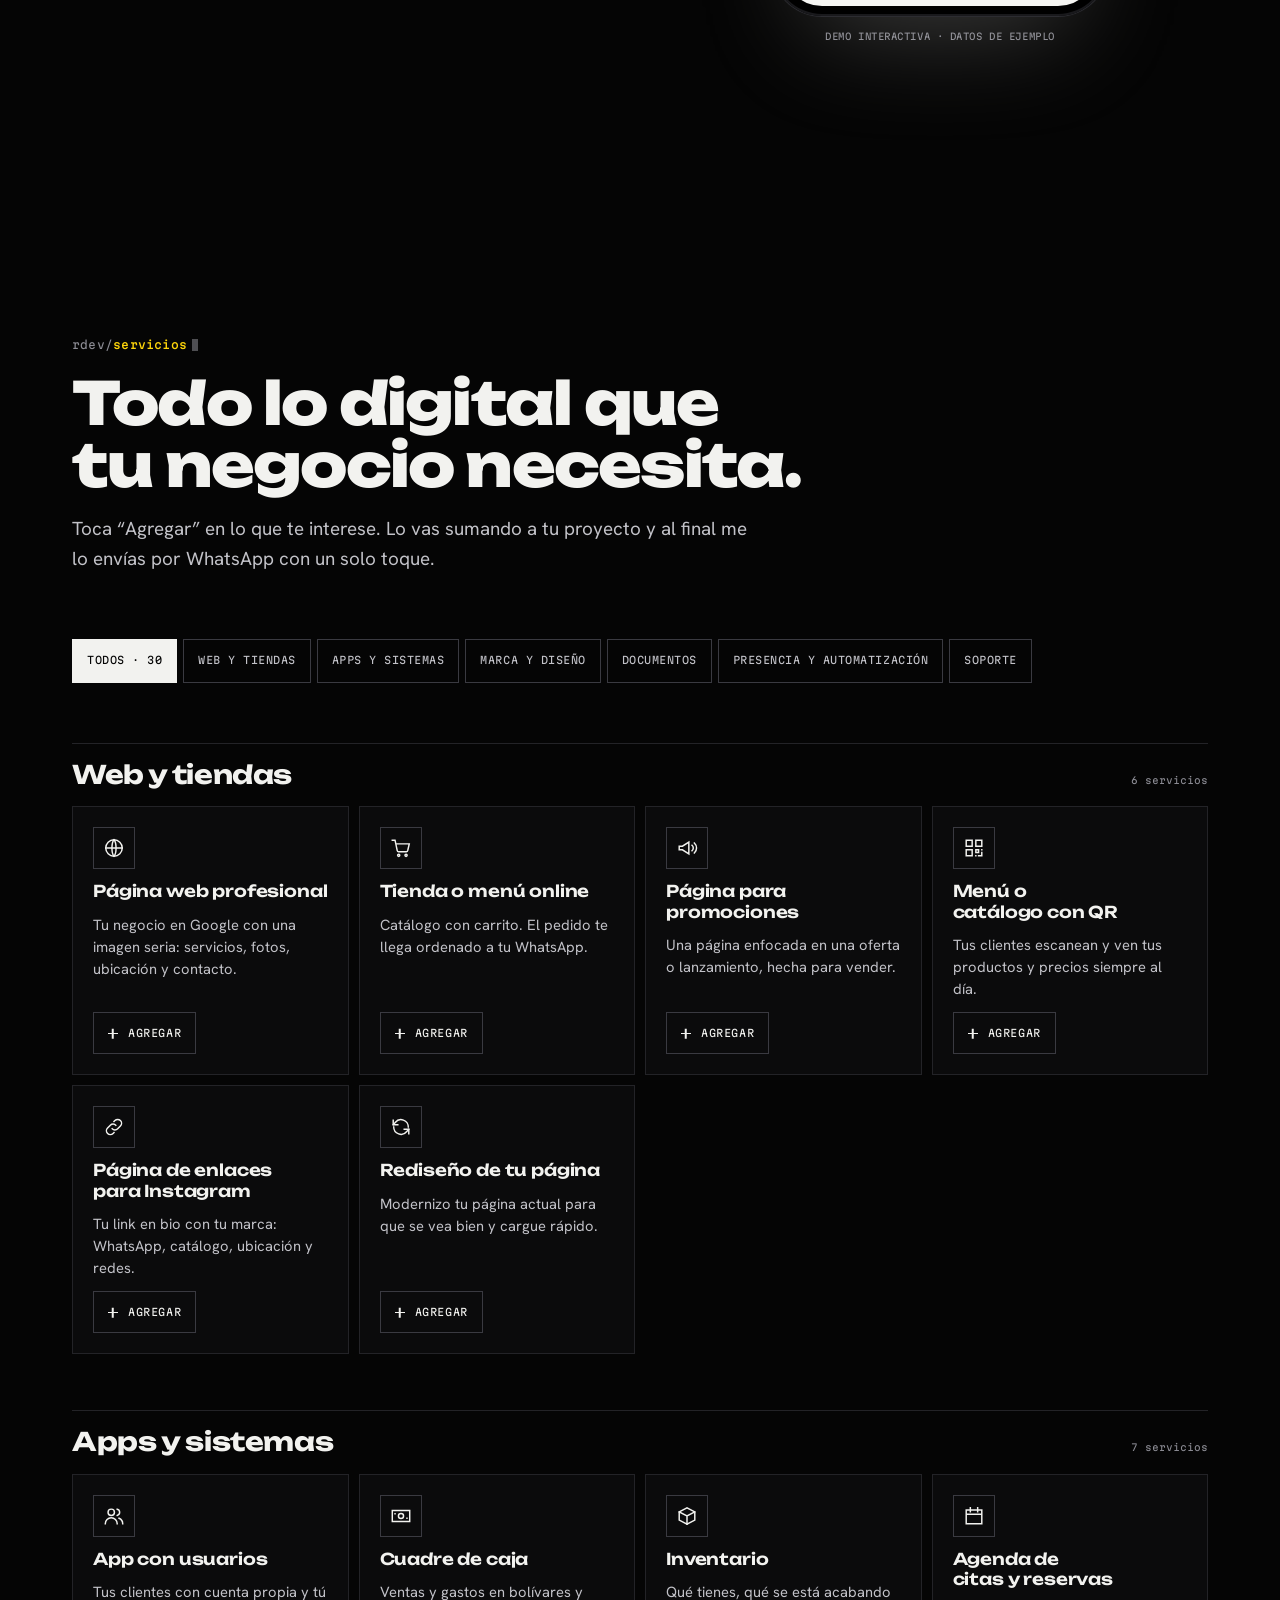
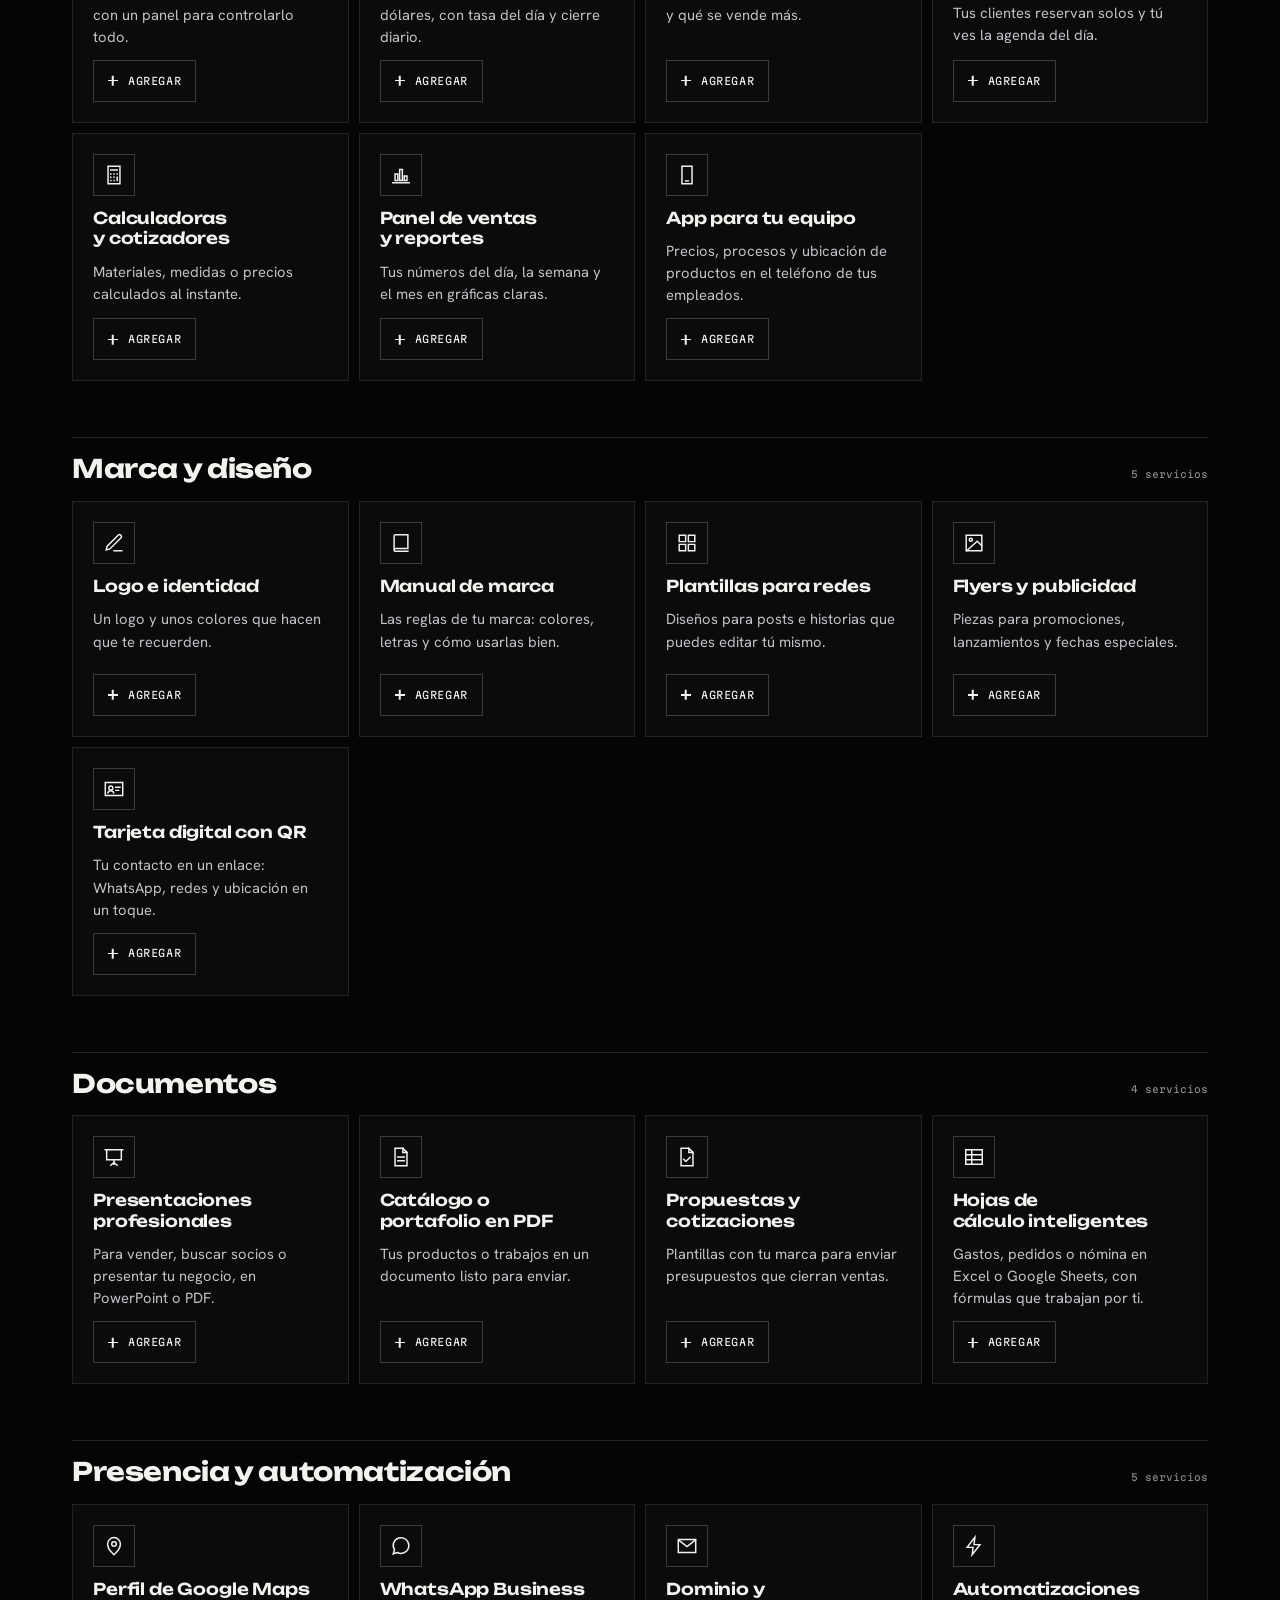
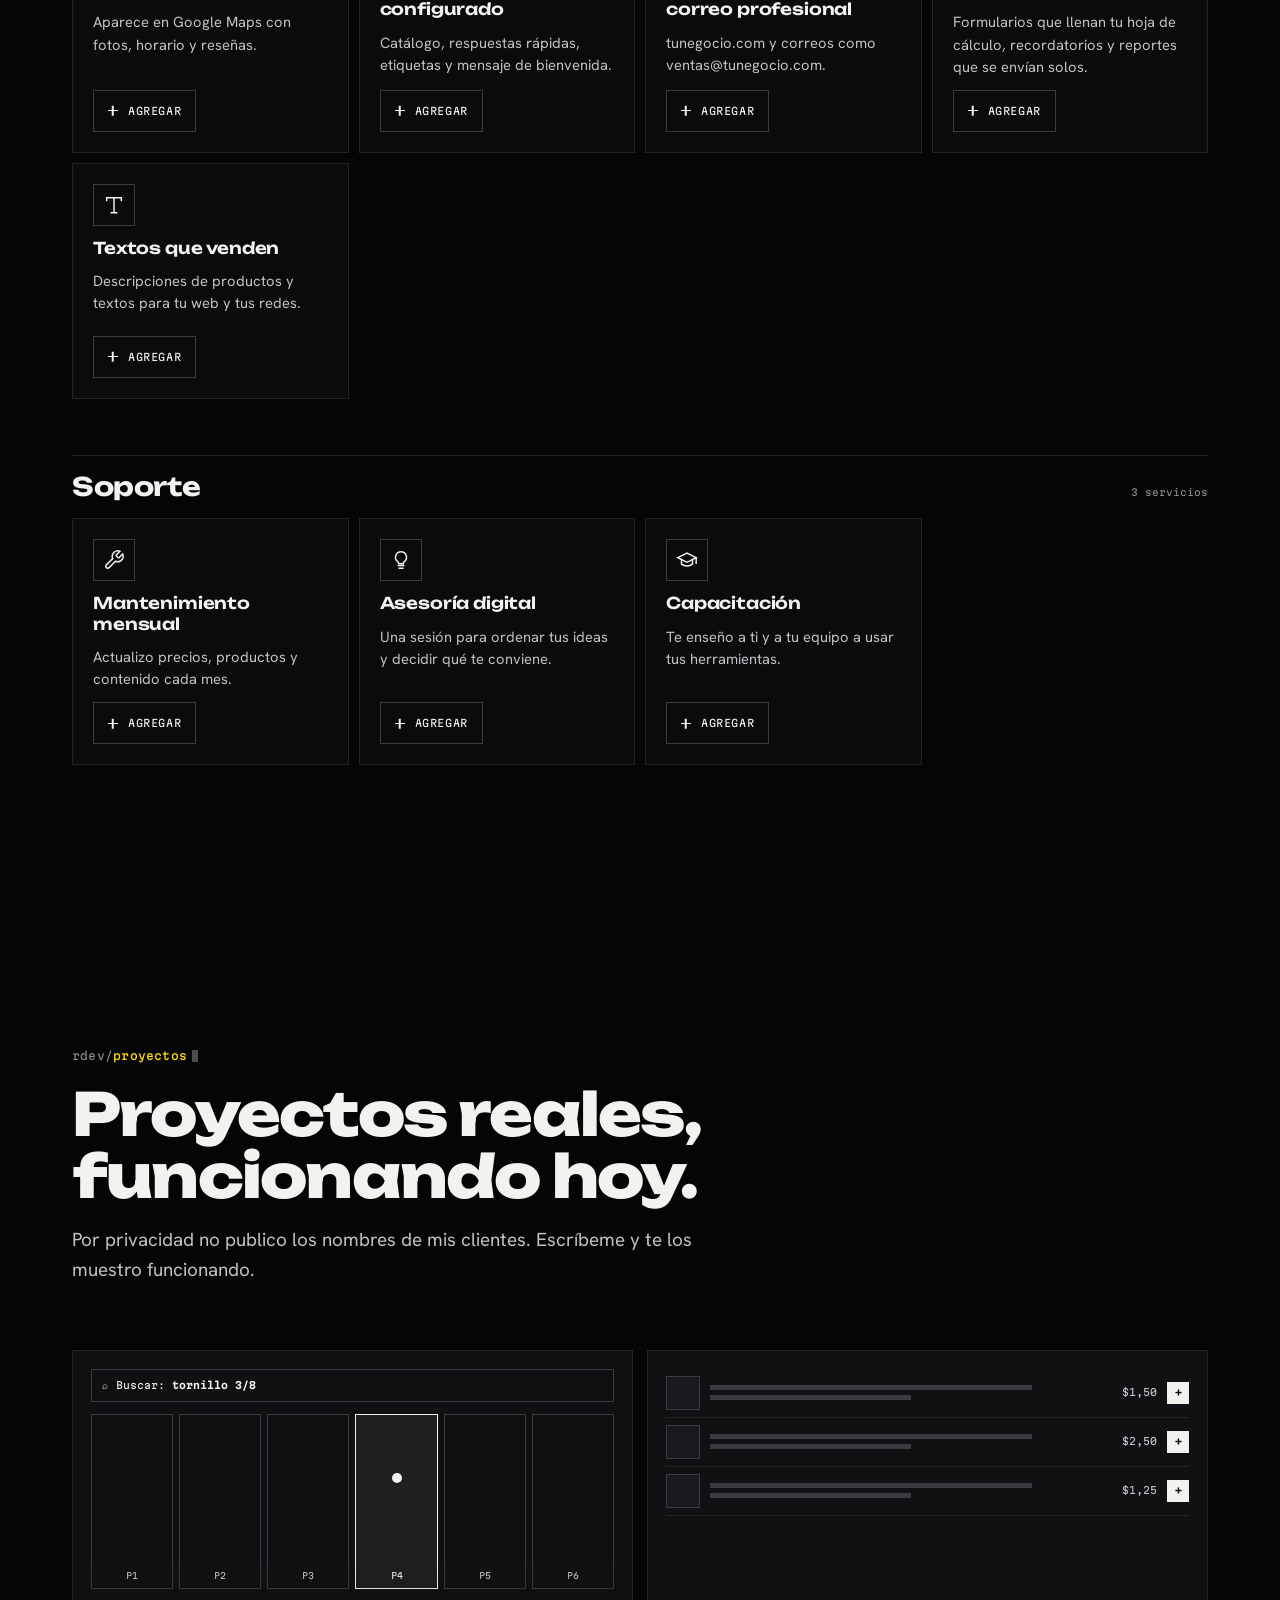
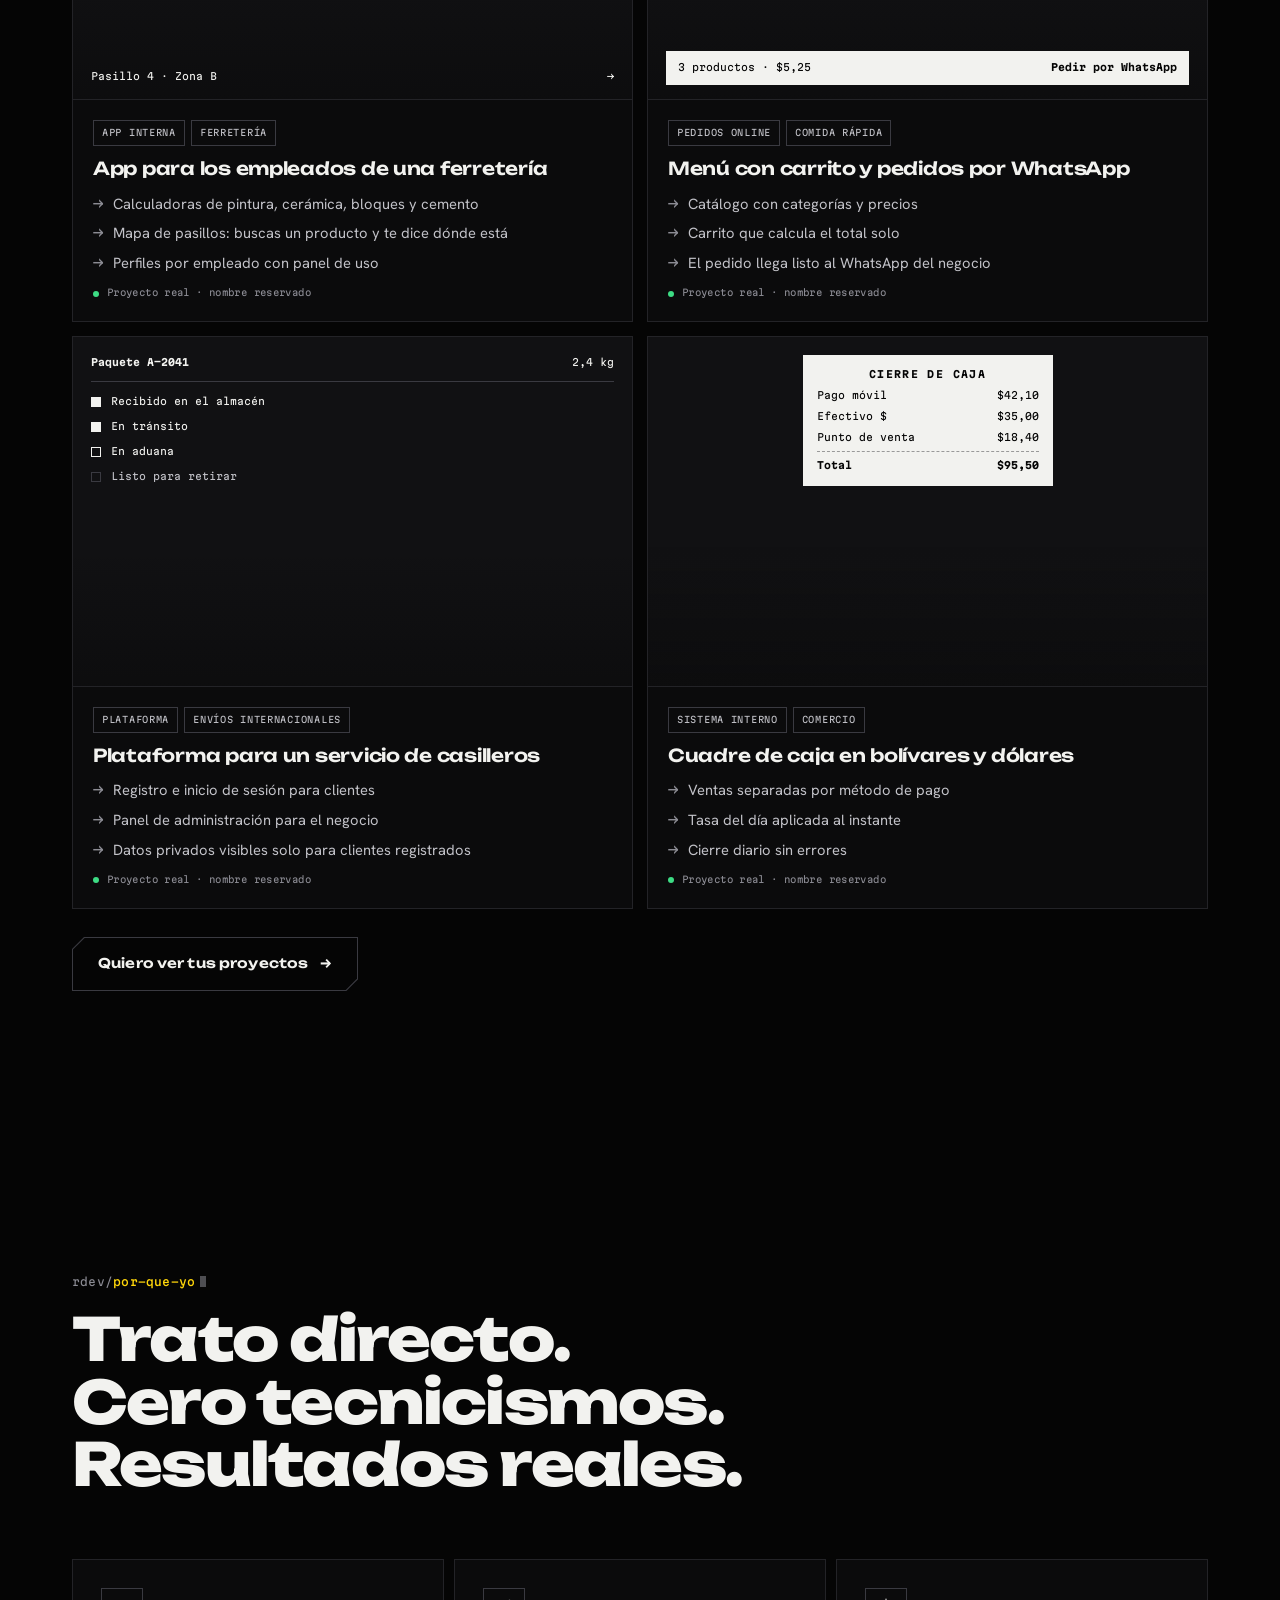
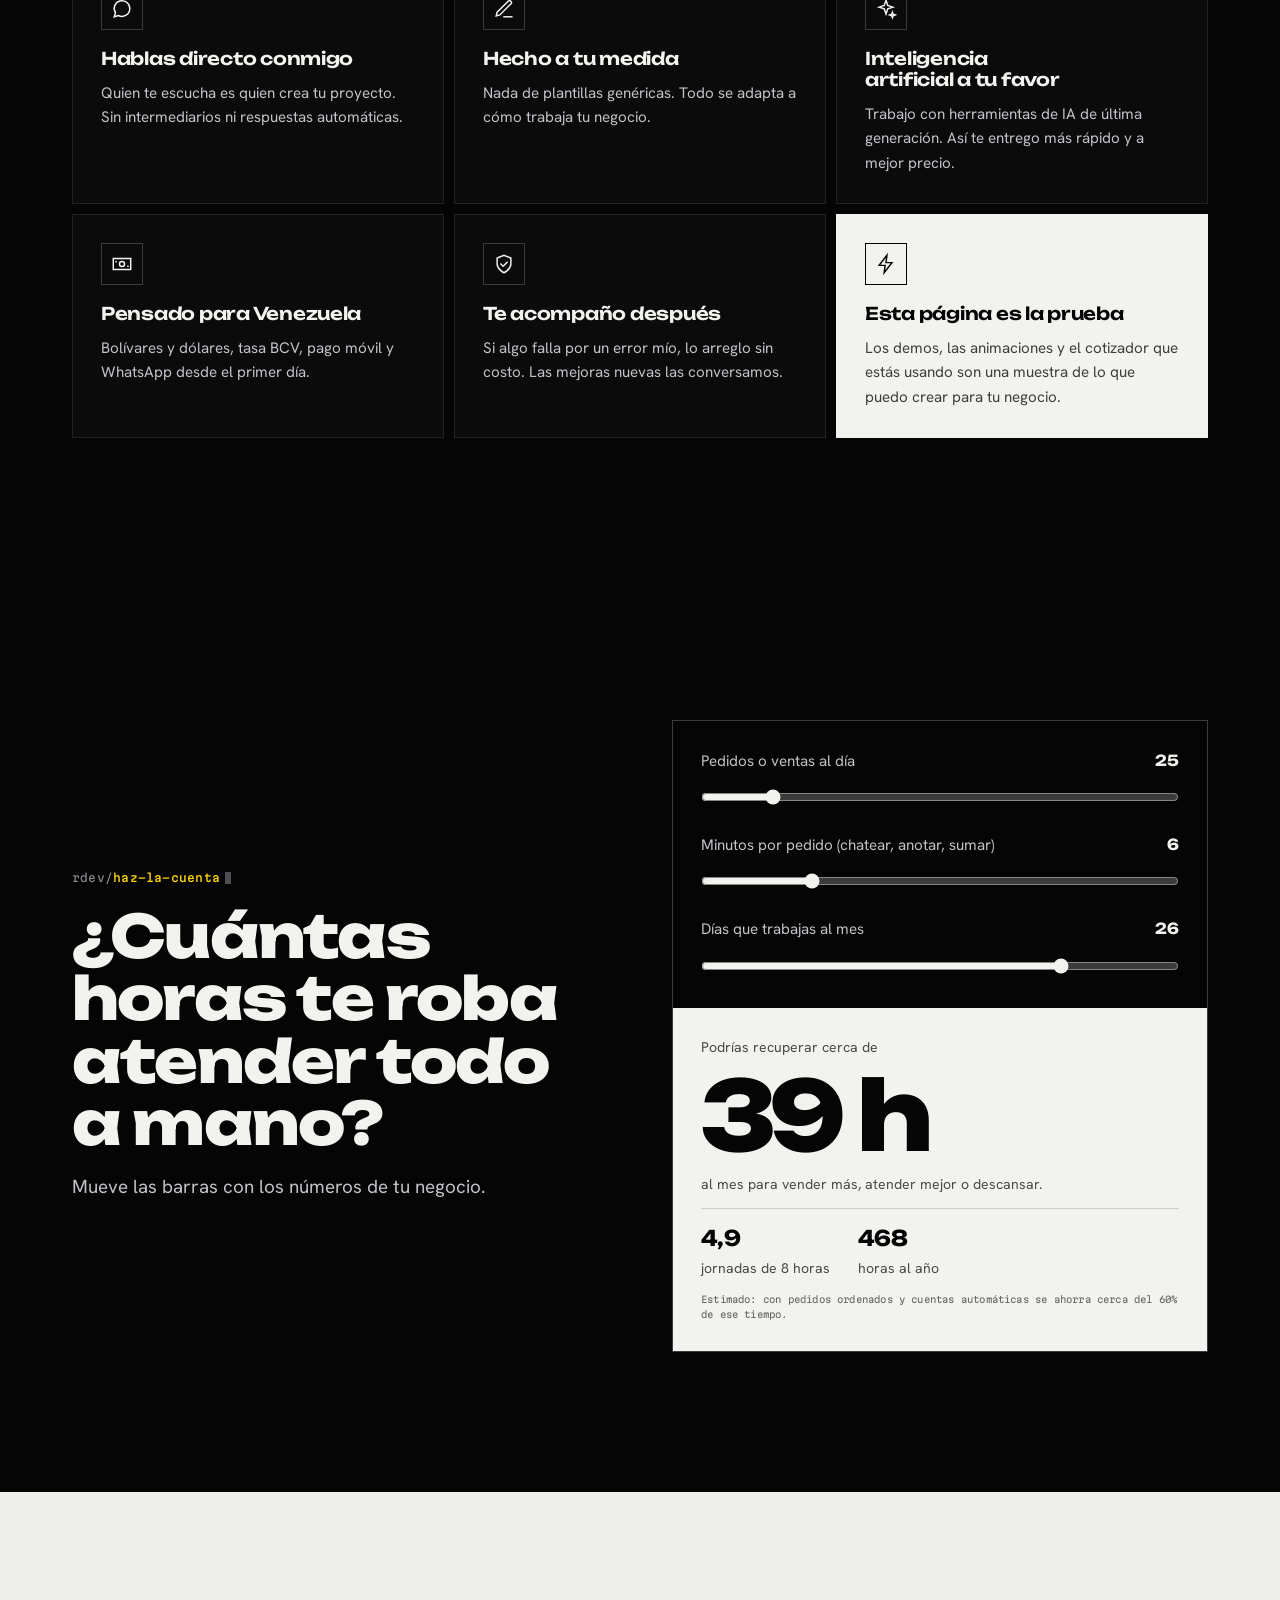
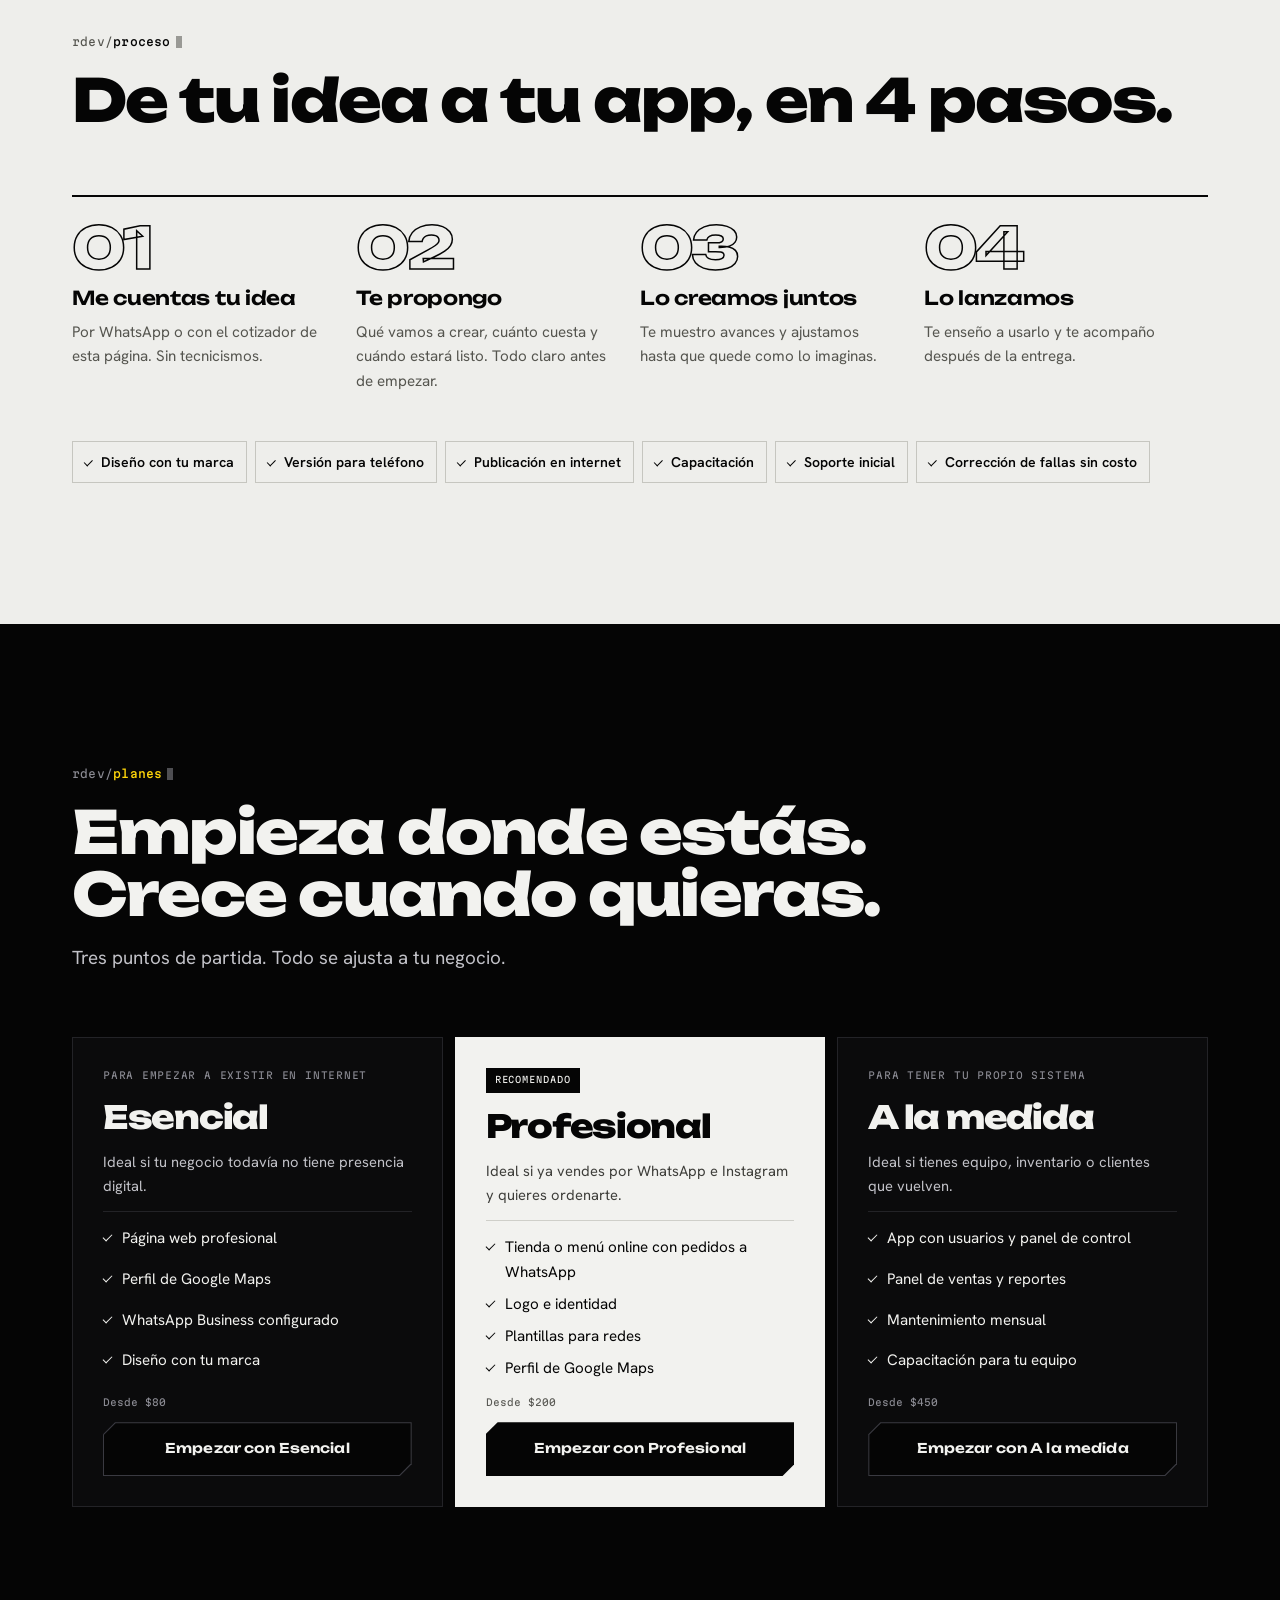
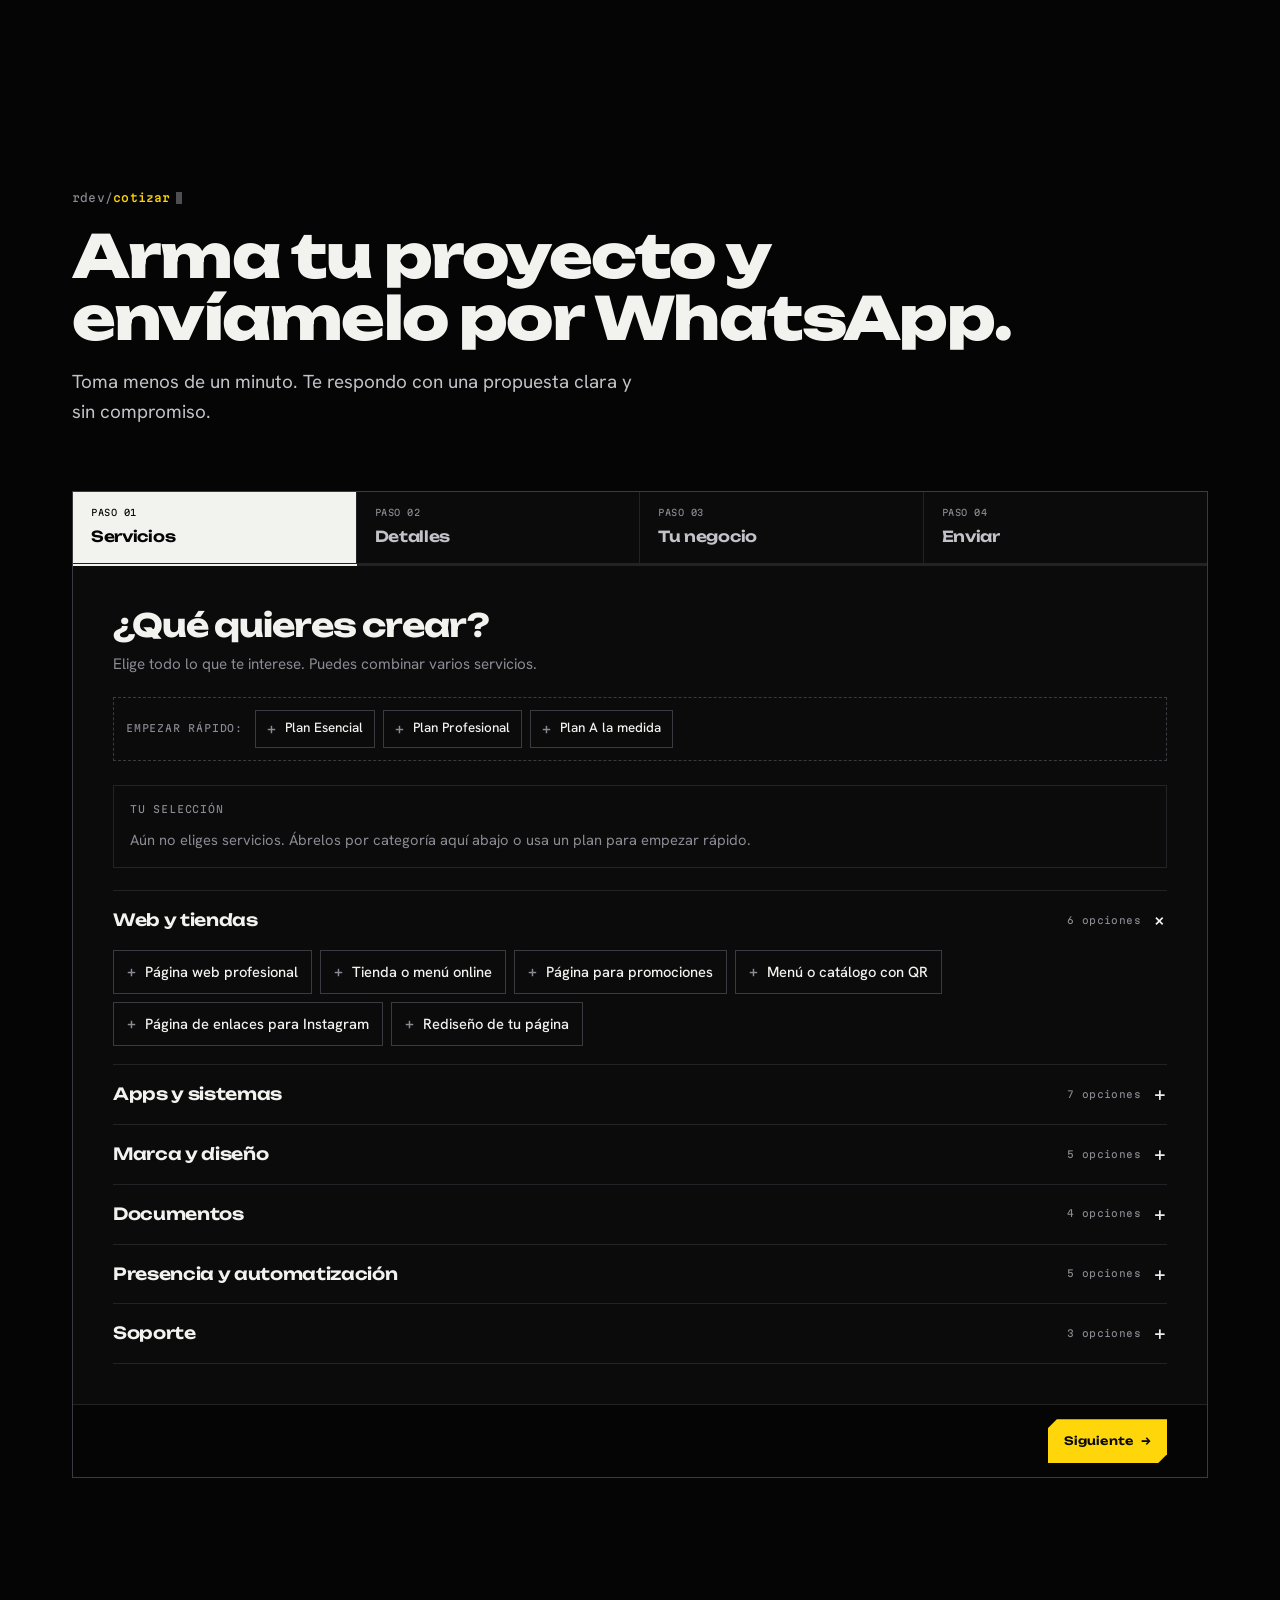
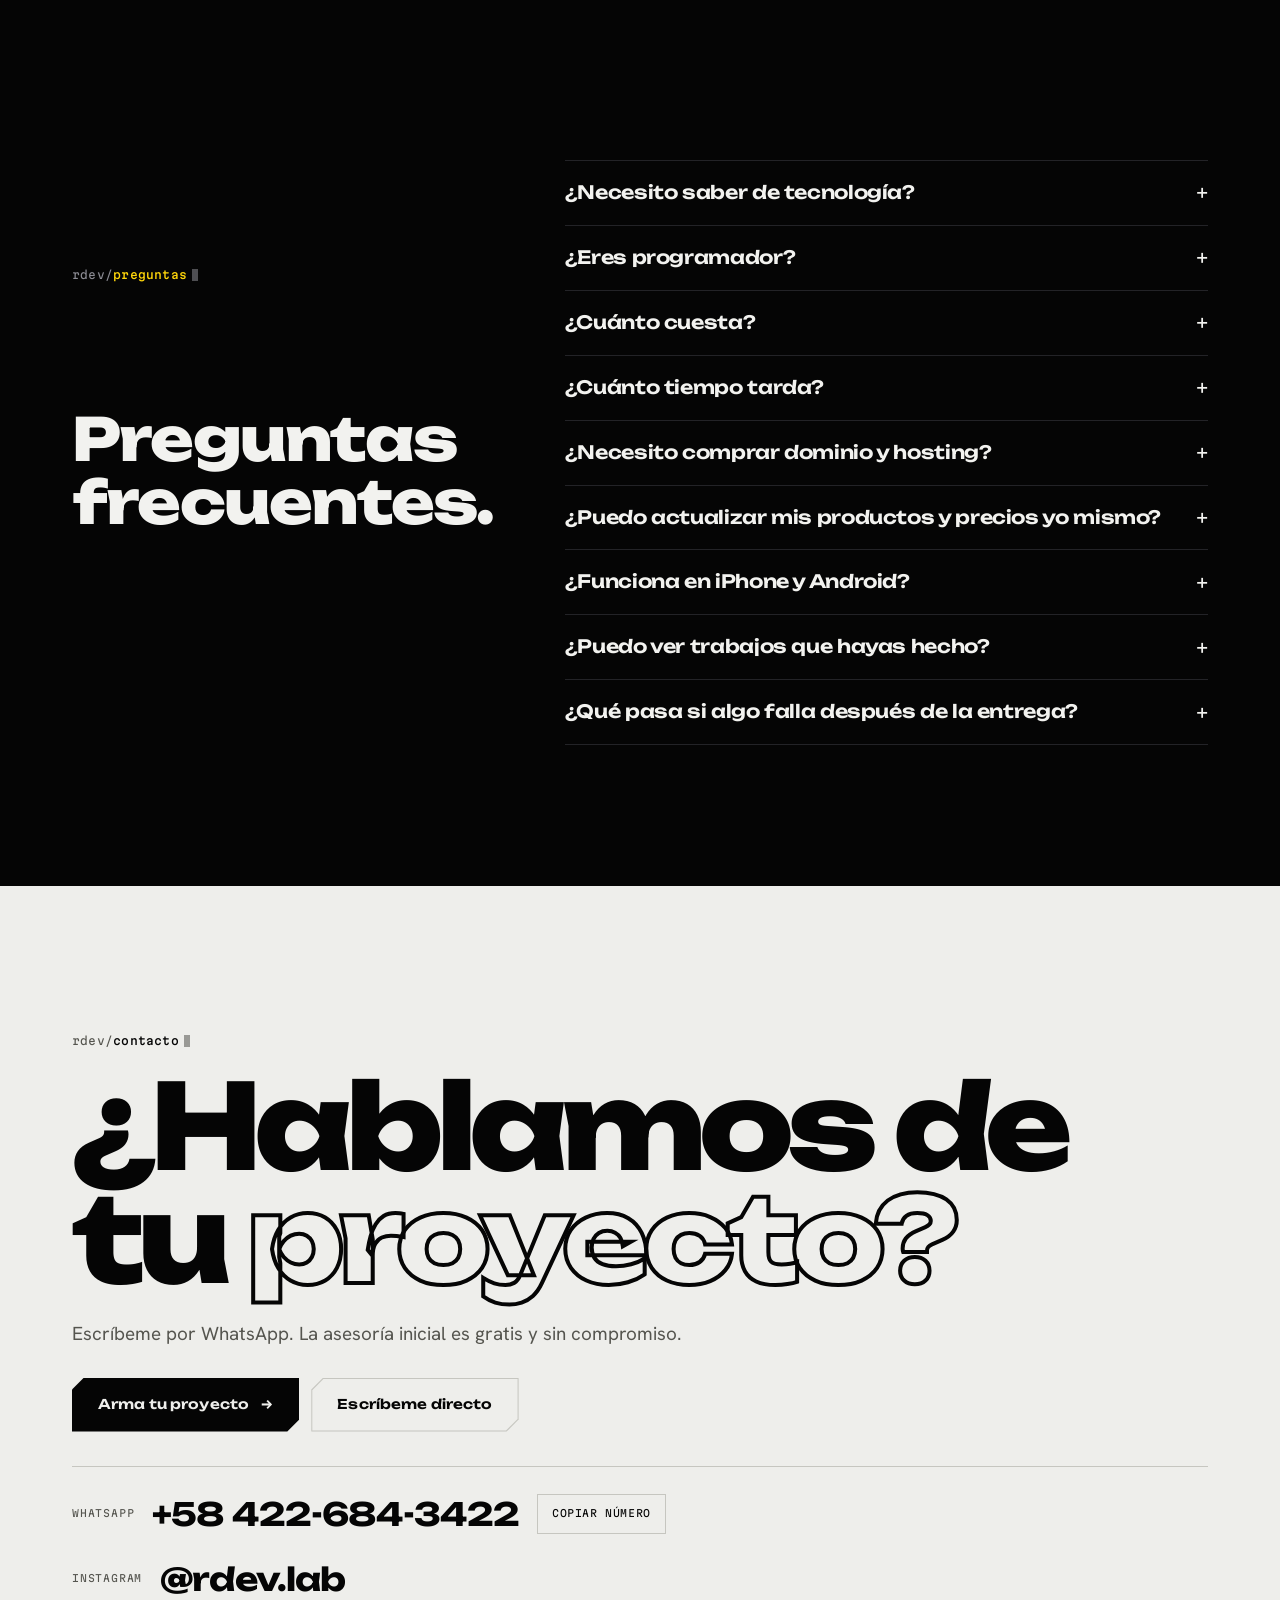
==== commit abf67181: "Pasa la web a la marca R/DEV y enlaza Instagram @rdev.lab Nombre R/DEV en título, menú y pie; logo B" ====
--- a/index.html
+++ b/index.html
@@ -6,22 +6,23 @@
 <meta name="description" content="Rafael Morín crea páginas web, tiendas online, apps y sistemas a la medida para emprendedores. Prueba las demos y arma tu proyecto en un minuto.">
 <meta name="theme-color" content="#050505">
 <meta property="og:type" content="website">
-<meta property="og:title" content="RAFAEL/DEV · Páginas web y apps para tu negocio">
+<meta property="og:title" content="R/DEV · Páginas web y apps para tu negocio">
 <meta property="og:description" content="Rafael Morín crea páginas web, tiendas online, apps y sistemas a la medida para emprendedores. Prueba las demos y arma tu proyecto en un minuto.">
-<link rel="icon" href="data:image/svg+xml,%3Csvg%20xmlns%3D%22http%3A%2F%2Fwww.w3.org%2F2000%2Fsvg%22%20viewBox%3D%220%200%2064%2064%22%3E%3Cdefs%3E%3CclipPath%20id%3D%22rdBand%22%3E%3Crect%20x%3D%22-80%22%20y%3D%220%22%20width%3D%22400%22%20height%3D%22100%22%2F%3E%3C%2FclipPath%3E%3C%2Fdefs%3E%3Crect%20width%3D%2264%22%20height%3D%2264%22%20rx%3D%2214%22%20fill%3D%22%23050505%22%2F%3E%3Cg%20transform%3D%22translate(10.270000000000001%2C17.5)%20scale(0.29)%22%3E%3Cg%20transform%3D%22translate(0%2C0)%22%20clip-path%3D%22url(%23rdBand)%22%3E%3Cg%20fill%3D%22none%22%20stroke-linejoin%3D%22miter%22%20stroke-miterlimit%3D%228%22%20stroke%3D%22%23fff%22%20stroke-width%3D%2220%22%3E%3Cpath%20d%3D%22M10%2C100%20V10%20H58%20L72%2C24%20V42%20L58%2C56%20H10%22%2F%3E%3Cpath%20d%3D%22M44%2C56%20L72%2C84%20V120%22%2F%3E%3C%2Fg%3E%3C%2Fg%3E%3Cg%20transform%3D%22translate(104%2C0)%22%20clip-path%3D%22url(%23rdBand)%22%3E%3Cg%20fill%3D%22none%22%20stroke-linejoin%3D%22miter%22%20stroke-miterlimit%3D%228%22%20stroke%3D%22%23fff%22%20stroke-width%3D%2213%22%3E%3Cpath%20d%3D%22M-9.2%2C120%20L55.2%2C-20%22%2F%3E%3C%2Fg%3E%3C%2Fg%3E%3C%2Fg%3E%3C%2Fsvg%3E">
-<title>RAFAEL/DEV · Páginas web y apps para tu negocio</title>
+<link rel="icon" href="data:image/svg+xml,%3Csvg%20xmlns%3D%22http%3A%2F%2Fwww.w3.org%2F2000%2Fsvg%22%20viewBox%3D%220%200%201024%201024%22%3E%3Crect%20width%3D%221024%22%20height%3D%221024%22%20rx%3D%22190%22%20fill%3D%22%23FFD60A%22%2F%3E%3Cpath%20d%3D%22M293.02%20630.80L293.02%20383.30L458.67%20383.30Q494.92%20383.30%20517.08%20386.52Q539.23%20389.75%20550.67%20397.64Q562.11%20405.54%20566.14%20419.23Q570.17%20432.93%20570.17%20453.88L570.17%20460.32Q570.17%20479.66%20565.58%20493.60Q560.98%20507.53%20547.930%20516.15Q534.88%20524.77%20509.26%20528.32L563.08%20630.80L532.14%20630.80L479.45%20530.58Q476.23%20530.74%20472.76%20530.74Q469.30%20530.74%20465.59%20530.74L323.96%20530.74L323.96%20630.80L293.02%20630.80M323.96%20410.05L323.96%20503.99L460.76%20503.99Q488.31%20503.99%20504.19%20502.14Q520.06%20500.28%20527.55%20495.61Q535.04%20490.94%20537.14%20482.40Q539.23%20473.86%20539.23%20460.32L539.23%20453.88Q539.23%20438.57%20536.33%20429.71Q533.43%20420.84%20524.73%20416.65Q516.03%20412.47%20498.79%20411.26Q481.55%20410.05%20452.70%20410.05M638.97%20630.80L608.04%20630.80L721.47%20383.30L752.41%20383.30%22%20fill%3D%22%230A0A0A%22%2F%3E%3C%2Fsvg%3E">
+<title>R/DEV · Páginas web y apps para tu negocio</title>
 <link rel="preconnect" href="https://fonts.googleapis.com">
 <link rel="preconnect" href="https://fonts.gstatic.com" crossorigin>
 <link rel="stylesheet" href="https://fonts.googleapis.com/css2?family=Caveat:wght@500;700&family=Hanken+Grotesk:wght@400;500;600;700&family=Martian+Mono:wght@400;500;700&family=Unbounded:wght@400;600;700;800&display=swap">
 <style>
 /* Layout: phone-first single column. Hero = copy + particle stage (side by side from 980px).
    Dark bands alternate with paper bands; everything sits in a 1200px wrap with a fluid gutter.
-   Motif: chamfered corners from the R/ logo, hairline frames, mono route labels (rafael/…). */
+   Motif: chamfered corners from the R/ logo, hairline frames, mono route labels (rdev/…).
+   Brand: R/DEV, black + volt yellow, "Bloque" app-tile logo. */
 :root{
   --void:#050505; --char:#0B0B0C; --graphite:#111113; --steel:#1A1A1E;
   --rule:#232327; --rule-2:#3A3A41; --mute:#8B8B93; --soft:#C2C2C8; --chalk:#F2F2EF; --ink:#050505;
   --paper:#EEEEEB; --paper-2:#E0E0DC; --paper-rule:#C6C6C0; --paper-mute:#55554F;
-  --live:#3DDC84; --warn:#FF8A80;
+  --live:#3DDC84; --warn:#FF8A80; --volt:#FFD60A; --volt-ink:#0A0A0A;
   --display:"Unbounded","Arial Black",system-ui,sans-serif;
   --body:"Hanken Grotesk",system-ui,-apple-system,"Segoe UI",Roboto,sans-serif;
   --mono:"Martian Mono",ui-monospace,SFMono-Regular,Menlo,Consolas,monospace;
@@ -37,8 +38,8 @@
 img,svg,canvas{display:block;max-width:100%}
 a{color:inherit}
 button,input,select,textarea{font:inherit;color:inherit}
-::selection{background:var(--chalk);color:var(--ink)}
-:focus-visible{outline:2px solid var(--chalk);outline-offset:3px}
+::selection{background:var(--volt);color:var(--volt-ink)}
+:focus-visible{outline:2px solid var(--volt);outline-offset:3px}
 .light :focus-visible{outline-color:var(--ink)}
 .sr{position:absolute!important;width:1px;height:1px;padding:0;margin:-1px;overflow:hidden;clip:rect(0,0,0,0);white-space:nowrap;border:0}
 .site{overflow-x:clip}
@@ -53,13 +54,16 @@
 p{margin:0}
 .lead{font-size:clamp(1.02rem,2.4vw,1.18rem);color:var(--soft);max-width:62ch;text-wrap:pretty}
 .light .lead{color:var(--paper-mute)}
-.stroke{color:var(--chalk)}
+.stroke{color:var(--volt)}
 @supports (-webkit-text-stroke:1px #000){
-  .stroke{color:transparent;-webkit-text-stroke:.034em var(--chalk)}
+  .stroke{color:transparent;-webkit-text-stroke:.034em var(--volt)}
   .light .stroke{-webkit-text-stroke-color:var(--ink)}
 }
+.light .stroke{color:var(--ink)}
+@supports (-webkit-text-stroke:1px #000){.light .stroke{color:transparent}
+}
 .path{display:inline-flex;align-items:center;font-family:var(--mono);font-size:.7rem;letter-spacing:.02em;color:var(--mute);white-space:nowrap}
-.path b{font-weight:500;color:var(--chalk)}
+.path b{font-weight:500;color:var(--volt)}
 .path::after{content:"";width:.55em;height:1.05em;margin-left:.6ch;background:currentColor;opacity:.55}
 .light .path{color:var(--paper-mute)} .light .path b{color:var(--ink)}
 .head{display:grid;gap:18px;margin-bottom:clamp(36px,6vw,64px)}
@@ -68,7 +72,7 @@
 .light .label{color:var(--paper-mute)}
 
 /* ---------- buttons ---------- */
-.btn{--bg:var(--chalk);--fg:var(--ink);position:relative;isolation:isolate;display:inline-flex;align-items:center;justify-content:center;gap:12px;min-height:54px;padding:0 26px;border:0;background:var(--bg);color:var(--fg);font-family:var(--display);font-weight:600;font-size:.84rem;letter-spacing:.01em;text-decoration:none;cursor:pointer;white-space:nowrap;
+.btn{--bg:var(--volt);--fg:var(--volt-ink);position:relative;isolation:isolate;display:inline-flex;align-items:center;justify-content:center;gap:12px;min-height:54px;padding:0 26px;border:0;background:var(--bg);color:var(--fg);font-family:var(--display);font-weight:600;font-size:.84rem;letter-spacing:.01em;text-decoration:none;cursor:pointer;white-space:nowrap;
   clip-path:polygon(var(--cut) 0,100% 0,100% calc(100% - var(--cut)),calc(100% - var(--cut)) 100%,0 100%,0 var(--cut));
   transition:background .25s,color .25s,transform .25s var(--ease)}
 .btn .arr{display:inline-block;transition:transform .25s var(--ease)}
@@ -89,7 +93,7 @@
 /* ---------- chrome ---------- */
 .grain{position:fixed;inset:0;z-index:60;pointer-events:none;opacity:.05;
   background-image:url("data:image/svg+xml;utf8,<svg xmlns='http://www.w3.org/2000/svg' width='160' height='160'><filter id='n'><feTurbulence type='fractalNoise' baseFrequency='.85' numOctaves='2' stitchTiles='stitch'/><feColorMatrix values='0 0 0 0 1  0 0 0 0 1  0 0 0 0 1  0 0 0 .6 0'/></filter><rect width='100%' height='100%' filter='url(%23n)'/></svg>")}
-.progress{position:fixed;top:env(safe-area-inset-top,0px);left:0;width:100%;height:2px;background:var(--chalk);transform-origin:0 50%;transform:scaleX(var(--p,0));z-index:80;pointer-events:none}
+.progress{position:fixed;top:env(safe-area-inset-top,0px);left:0;width:100%;height:2px;background:var(--volt);transform-origin:0 50%;transform:scaleX(var(--p,0));z-index:80;pointer-events:none}
 .cursor{position:fixed;top:0;left:0;width:30px;height:30px;border:1px solid #fff;border-radius:50%;pointer-events:none;z-index:90;mix-blend-mode:difference;display:none;transition:width .25s var(--ease),height .25s var(--ease),background .25s}
 .cursor.big{width:56px;height:56px;background:#fff}
 @media (hover:hover) and (pointer:fine){.cursor{display:block}}
@@ -98,7 +102,9 @@
 .nav{position:sticky;top:env(safe-area-inset-top,0px);z-index:50;background:rgba(5,5,5,.8);-webkit-backdrop-filter:blur(16px) saturate(1.2);backdrop-filter:blur(16px) saturate(1.2);border-bottom:1px solid var(--rule)}
 .nav-in{display:flex;align-items:center;justify-content:space-between;gap:16px;height:64px}
 .brand{display:flex;align-items:center;color:var(--chalk);text-decoration:none;flex:none}
-.brand svg{height:16px;width:auto}
+.brand{gap:10px}
+.brand .brand-tile{height:30px;width:30px}
+.brand .brand-word{height:15px;width:auto}
 .nav-links{display:none;gap:clamp(18px,2.4vw,32px);font-family:var(--mono);font-size:.66rem;letter-spacing:.05em;text-transform:uppercase}
 .nav-links a{text-decoration:none;color:var(--soft);transition:color .2s}
 .nav-links a:hover{color:var(--chalk)}
@@ -138,6 +144,7 @@
 @media(min-width:980px){
   .hero-grid{grid-template-columns:minmax(0,1.05fr) minmax(0,.95fr);gap:56px}
   .stage{order:2;aspect-ratio:auto;height:600px}
+  .h1{font-size:clamp(2.6rem,5.2vw,5rem)}
 }
 
 /* ---------- marquee ---------- */
@@ -535,7 +542,12 @@
 .copy:hover{border-color:var(--ink)}
 .foot{padding-block:clamp(40px,7vw,80px) calc(clamp(96px,12vw,120px) + env(safe-area-inset-bottom,0px));border-top:1px solid var(--rule);background:var(--void)}
 .foot-mark{color:var(--chalk)}
-.foot-mark svg{width:100%;height:auto}
+.foot-mark svg{width:min(100%,560px);height:auto}
+.foot-links{display:flex;flex-wrap:wrap;gap:10px 24px;margin-top:22px;font-family:var(--mono);font-size:.68rem;letter-spacing:.03em}
+.foot-links a{color:var(--soft);text-decoration:none}
+.foot-links a:hover{color:var(--volt)}
+.num-row.ig-row{margin-top:0;padding-top:14px;border-top:0}
+.num-row.ig-row a{text-decoration:none}
 .foot-row{display:flex;flex-wrap:wrap;justify-content:space-between;gap:10px 24px;margin-top:28px;font-family:var(--mono);font-size:.6rem;letter-spacing:.03em;color:var(--mute)}
 
 /* ---------- dock + toast ---------- */
@@ -562,7 +574,7 @@
 
 <header class="nav">
   <div class="wrap nav-in">
-    <a class="brand" href="#hero" aria-label="RAFAEL/DEV, ir al inicio"><svg aria-hidden="true" focusable="false" viewBox="-2 -2 930 104" xmlns="http://www.w3.org/2000/svg"><defs><clipPath id="rdBandN"><rect x="-80" y="0" width="400" height="100"/></clipPath></defs><g transform="translate(0,0)" clip-path="url(#rdBandN)"><g fill="none" stroke-linejoin="miter" stroke-miterlimit="8" stroke="currentColor" stroke-width="20"><path d="M10,100 V10 H58 L72,24 V42 L58,56 H10"/><path d="M44,56 L72,84 V120"/></g></g><g transform="translate(100,0)" clip-path="url(#rdBandN)"><g fill="none" stroke-linejoin="miter" stroke-miterlimit="8" stroke="currentColor" stroke-width="20"><path d="M10,120 V34 L34,10 H48 L72,34 V120"/><path d="M10,64 H72"/></g></g><g transform="translate(200,0)" clip-path="url(#rdBandN)"><g fill="none" stroke-linejoin="miter" stroke-miterlimit="8" stroke="currentColor" stroke-width="20"><path d="M10,120 V10 H72"/><path d="M10,55 H60"/></g></g><g transform="translate(292,0)" clip-path="url(#rdBandN)"><g fill="none" stroke-linejoin="miter" stroke-miterlimit="8" stroke="currentColor" stroke-width="20"><path d="M10,120 V34 L34,10 H48 L72,34 V120"/><path d="M10,64 H72"/></g></g><g transform="translate(392,0)" clip-path="url(#rdBandN)"><g fill="none" stroke-linejoin="miter" stroke-miterlimit="8" stroke="currentColor" stroke-width="20"><path d="M74,10 H10 V90 H74"/><path d="M10,50 H62"/></g></g><g transform="translate(486,0)" clip-path="url(#rdBandN)"><g fill="none" stroke-linejoin="miter" stroke-miterlimit="8" stroke="currentColor" stroke-width="20"><path d="M10,-20 V90 H72"/></g></g><g transform="translate(580,0)" clip-path="url(#rdBandN)"><g fill="none" stroke-linejoin="miter" stroke-miterlimit="8" stroke="currentColor" stroke-width="13"><path d="M-9.2,120 L55.2,-20"/></g></g><g transform="translate(648,0)" clip-path="url(#rdBandN)"><g fill="none" stroke-linejoin="miter" stroke-miterlimit="8" stroke="currentColor" stroke-width="20"><path d="M10,10 V90 H54 L72,72 V28 L54,10 Z"/></g></g><g transform="translate(748,0)" clip-path="url(#rdBandN)"><g fill="none" stroke-linejoin="miter" stroke-miterlimit="8" stroke="currentColor" stroke-width="20"><path d="M74,10 H10 V90 H74"/><path d="M10,50 H62"/></g></g><g transform="translate(842,0)" clip-path="url(#rdBandN)"><g fill="none" stroke-linejoin="miter" stroke-miterlimit="8" stroke="currentColor" stroke-width="20"><path d="M10,-20 V30 L36,90 H48 L74,30 V-20"/></g></g></svg></a>
+    <a class="brand" href="#hero" aria-label="R/DEV, ir al inicio"><svg class="brand-tile" aria-hidden="true" focusable="false" viewBox="0 0 1024 1024" xmlns="http://www.w3.org/2000/svg"><rect width="1024" height="1024" rx="190" fill="#FFD60A"/><path d="M293.02 630.80L293.02 383.30L458.67 383.30Q494.92 383.30 517.08 386.52Q539.23 389.75 550.67 397.64Q562.11 405.54 566.14 419.23Q570.17 432.93 570.17 453.88L570.17 460.32Q570.17 479.66 565.58 493.60Q560.98 507.53 547.930 516.15Q534.88 524.77 509.26 528.32L563.08 630.80L532.14 630.80L479.45 530.58Q476.23 530.74 472.76 530.74Q469.30 530.74 465.59 530.74L323.96 530.74L323.96 630.80L293.02 630.80M323.96 410.05L323.96 503.99L460.76 503.99Q488.31 503.99 504.19 502.14Q520.06 500.28 527.55 495.61Q535.04 490.94 537.14 482.40Q539.23 473.86 539.23 460.32L539.23 453.88Q539.23 438.57 536.33 429.71Q533.43 420.84 524.73 416.65Q516.03 412.47 498.79 411.26Q481.55 410.05 452.70 410.05M638.97 630.80L608.04 630.80L721.47 383.30L752.41 383.30" fill="#0A0A0A"/></svg><svg class="brand-word" aria-hidden="true" focusable="false" viewBox="-2 -2 446 104" xmlns="http://www.w3.org/2000/svg"><defs><clipPath id="rdBandN"><rect x="-80" y="0" width="400" height="100"/></clipPath></defs><g transform="translate(0,0)" clip-path="url(#rdBandN)"><g fill="none" stroke-linejoin="miter" stroke-miterlimit="8" stroke="currentColor" stroke-width="20"><path d="M10,100 V10 H58 L72,24 V42 L58,56 H10"/><path d="M44,56 L72,84 V120"/></g></g><g transform="translate(94,0)" clip-path="url(#rdBandN)"><g fill="none" stroke-linejoin="miter" stroke-miterlimit="8" stroke="var(--volt)" stroke-width="13"><path d="M-9.2,120 L55.2,-20"/></g></g><g transform="translate(162,0)" clip-path="url(#rdBandN)"><g fill="none" stroke-linejoin="miter" stroke-miterlimit="8" stroke="currentColor" stroke-width="20"><path d="M10,10 V90 H54 L72,72 V28 L54,10 Z"/></g></g><g transform="translate(262,0)" clip-path="url(#rdBandN)"><g fill="none" stroke-linejoin="miter" stroke-miterlimit="8" stroke="currentColor" stroke-width="20"><path d="M74,10 H10 V90 H74"/><path d="M10,50 H62"/></g></g><g transform="translate(356,0)" clip-path="url(#rdBandN)"><g fill="none" stroke-linejoin="miter" stroke-miterlimit="8" stroke="currentColor" stroke-width="20"><path d="M10,-20 V30 L36,90 H48 L74,30 V-20"/></g></g></svg></a>
     <nav class="nav-links" aria-label="Secciones">
       <a href="#demos">Demos</a><a href="#servicios">Servicios</a><a href="#proyectos">Proyectos</a><a href="#planes">Planes</a><a href="#preguntas">Preguntas</a>
     </nav>
@@ -575,15 +587,15 @@
 
 <div class="menu" id="menu" hidden>
   <nav aria-label="Menú">
-    <a href="#demos">Demos <small>rafael/demos</small></a>
-    <a href="#servicios">Servicios <small>rafael/servicios</small></a>
-    <a href="#proyectos">Proyectos <small>rafael/proyectos</small></a>
-    <a href="#planes">Planes <small>rafael/planes</small></a>
-    <a href="#cotizar">Cotizar <small>rafael/cotizar</small></a>
-    <a href="#preguntas">Preguntas <small>rafael/preguntas</small></a>
+    <a href="#demos">Demos <small>rdev/demos</small></a>
+    <a href="#servicios">Servicios <small>rdev/servicios</small></a>
+    <a href="#proyectos">Proyectos <small>rdev/proyectos</small></a>
+    <a href="#planes">Planes <small>rdev/planes</small></a>
+    <a href="#cotizar">Cotizar <small>rdev/cotizar</small></a>
+    <a href="#preguntas">Preguntas <small>rdev/preguntas</small></a>
   </nav>
   <div class="menu-foot">
-    <span class="label">WhatsApp · +58 422-684-3422</span>
+    <span class="label">WhatsApp · +58 422-684-3422 · IG @rdev.lab</span>
     <a class="btn" data-wa="quick" href="https://wa.me/584226843422" target="_blank" rel="noopener"><span class="wa-ic"><svg viewBox="0 0 24 24" width="15" height="15" fill="none" stroke="currentColor" stroke-width="2" stroke-linejoin="round" aria-hidden="true"><path d="M20.5 11.6a8.5 8.5 0 0 1-12.6 7.4L3.5 20.5l1.5-4.3a8.5 8.5 0 1 1 15.5-4.6z"/><path d="M9 8.3c0 3.6 3 6.6 6.6 6.6" stroke-linecap="round"/></svg></span>Escríbeme</a>
   </div>
 </div>
@@ -594,7 +606,7 @@
 <section class="hero" id="hero">
   <div class="wrap hero-grid">
     <div class="hero-copy">
-      <span class="path">rafael/<b>soluciones-digitales</b></span>
+      <span class="path">rdev/<b>soluciones-digitales</b></span>
       <h1 class="h1">Tu negocio, programado para <span class="stroke">crecer.</span></h1>
       <p class="lead">Soy Rafael Morín. Creo páginas web, tiendas online y apps a la medida para emprendedores, combinando diseño, estrategia e inteligencia artificial. Hablas directo conmigo, de la idea a la entrega.</p>
       <div class="cta-row">
@@ -623,7 +635,7 @@
 <section class="light" id="cambio">
   <div class="wrap">
     <div class="head">
-      <span class="path">rafael/<b>el-cambio</b></span>
+      <span class="path">rdev/<b>el-cambio</b></span>
       <h2>Desliza y mira la diferencia.</h2>
       <p class="lead">Así se ve un día de trabajo antes y después de tener tu propio sistema.</p>
     </div>
@@ -673,7 +685,7 @@
 <section id="demos">
   <div class="wrap">
     <div class="head">
-      <span class="path">rafael/<b>demos</b></span>
+      <span class="path">rdev/<b>demos</b></span>
       <h2>Pruébala con el nombre de tu negocio.</h2>
       <p class="lead">Escribe el nombre, elige tu color y usa la app como lo haría tu cliente. Lo que ves aquí es una muestra de lo que creo.</p>
     </div>
@@ -705,7 +717,7 @@
 <section id="servicios">
   <div class="wrap">
     <div class="head">
-      <span class="path">rafael/<b>servicios</b></span>
+      <span class="path">rdev/<b>servicios</b></span>
       <h2>Todo lo digital que tu negocio necesita.</h2>
       <p class="lead">Toca “Agregar” en lo que te interese. Lo vas sumando a tu proyecto y al final me lo envías por WhatsApp con un solo toque.</p>
     </div>
@@ -718,7 +730,7 @@
 <section id="proyectos">
   <div class="wrap">
     <div class="head">
-      <span class="path">rafael/<b>proyectos</b></span>
+      <span class="path">rdev/<b>proyectos</b></span>
       <h2>Proyectos reales, funcionando hoy.</h2>
       <p class="lead">Por privacidad no publico los nombres de mis clientes. Escríbeme y te los muestro funcionando.</p>
     </div>
@@ -784,7 +796,7 @@
 <section id="por-que">
   <div class="wrap">
     <div class="head">
-      <span class="path">rafael/<b>por-que-yo</b></span>
+      <span class="path">rdev/<b>por-que-yo</b></span>
       <h2>Trato directo. Cero tecnicismos. Resultados reales.</h2>
     </div>
     <div class="why-grid">
@@ -802,7 +814,7 @@
 <section id="cuenta">
   <div class="wrap calc-grid">
     <div class="head" style="margin:0">
-      <span class="path">rafael/<b>haz-la-cuenta</b></span>
+      <span class="path">rdev/<b>haz-la-cuenta</b></span>
       <h2>¿Cuántas horas te roba atender todo a mano?</h2>
       <p class="lead">Mueve las barras con los números de tu negocio.</p>
     </div>
@@ -827,7 +839,7 @@
 <section class="light" id="proceso">
   <div class="wrap">
     <div class="head">
-      <span class="path">rafael/<b>proceso</b></span>
+      <span class="path">rdev/<b>proceso</b></span>
       <h2>De tu idea a tu app, en 4 pasos.</h2>
     </div>
     <ol class="steps">
@@ -844,7 +856,7 @@
 <section id="planes">
   <div class="wrap">
     <div class="head">
-      <span class="path">rafael/<b>planes</b></span>
+      <span class="path">rdev/<b>planes</b></span>
       <h2>Empieza donde estás. Crece cuando quieras.</h2>
       <p class="lead">Tres puntos de partida. Todo se ajusta a tu negocio.</p>
     </div>
@@ -878,7 +890,7 @@
 <section id="cotizar">
   <div class="wrap">
     <div class="head">
-      <span class="path">rafael/<b>cotizar</b></span>
+      <span class="path">rdev/<b>cotizar</b></span>
       <h2>Arma tu proyecto y envíamelo por WhatsApp.</h2>
       <p class="lead">Toma menos de un minuto. Te respondo con una propuesta clara y sin compromiso.</p>
     </div>
@@ -952,7 +964,7 @@
 <section id="preguntas">
   <div class="wrap faq-grid">
     <div class="head" style="margin:0">
-      <span class="path">rafael/<b>preguntas</b></span>
+      <span class="path">rdev/<b>preguntas</b></span>
       <h2>Preguntas frecuentes.</h2>
     </div>
     <div class="faq">
@@ -972,7 +984,7 @@
 <!-- CONTACT -->
 <section class="light contact" id="contacto">
   <div class="wrap">
-    <span class="path">rafael/<b>contacto</b></span>
+    <span class="path">rdev/<b>contacto</b></span>
     <h2 class="big">¿Hablamos de tu <span class="stroke">proyecto?</span></h2>
     <p class="lead">Escríbeme por WhatsApp. La asesoría inicial es gratis y sin compromiso.</p>
     <div class="cta-row">
@@ -980,6 +992,7 @@
       <a class="btn btn-ghost magnet" data-wa="quick" target="_blank" rel="noopener" href="https://wa.me/584226843422">Escríbeme directo</a>
     </div>
     <div class="num-row"><span class="label">WhatsApp</span><strong>+58 422-684-3422</strong><button class="copy" type="button" data-copy="+584226843422">Copiar número</button></div>
+    <div class="num-row ig-row"><span class="label">Instagram</span><a href="https://www.instagram.com/rdev.lab/" target="_blank" rel="noopener"><strong>@rdev.lab</strong></a></div>
   </div>
 </section>
 
@@ -987,8 +1000,9 @@
 
 <footer class="foot">
   <div class="wrap">
-    <div class="foot-mark"><svg role="img" aria-label="RAFAEL/DEV" viewBox="-2 -2 930 104" xmlns="http://www.w3.org/2000/svg"><defs><clipPath id="rdBandF"><rect x="-80" y="0" width="400" height="100"/></clipPath><mask id="rdMF0" maskUnits="userSpaceOnUse" x="-40" y="-40" width="200" height="180"><g fill="none" stroke-linejoin="miter" stroke-miterlimit="8" stroke="#fff" stroke-width="20"><path d="M10,10 V90 H54 L72,72 V28 L54,10 Z"/></g><g fill="none" stroke-linejoin="miter" stroke-miterlimit="8" stroke="#000" stroke-width="10"><path d="M10,10 V90 H54 L72,72 V28 L54,10 Z"/></g></mask><mask id="rdMF1" maskUnits="userSpaceOnUse" x="-40" y="-40" width="200" height="180"><g fill="none" stroke-linejoin="miter" stroke-miterlimit="8" stroke="#fff" stroke-width="20"><path d="M74,10 H10 V90 H74"/><path d="M10,50 H62"/></g><g fill="none" stroke-linejoin="miter" stroke-miterlimit="8" stroke="#000" stroke-width="10"><path d="M74,10 H10 V90 H74"/><path d="M10,50 H62"/></g></mask><mask id="rdMF2" maskUnits="userSpaceOnUse" x="-40" y="-40" width="200" height="180"><g fill="none" stroke-linejoin="miter" stroke-miterlimit="8" stroke="#fff" stroke-width="20"><path d="M10,-20 V30 L36,90 H48 L74,30 V-20"/></g><g fill="none" stroke-linejoin="miter" stroke-miterlimit="8" stroke="#000" stroke-width="10"><path d="M10,-20 V30 L36,90 H48 L74,30 V-20"/></g></mask></defs><g transform="translate(0,0)" clip-path="url(#rdBandF)"><g fill="none" stroke-linejoin="miter" stroke-miterlimit="8" stroke="currentColor" stroke-width="20"><path d="M10,100 V10 H58 L72,24 V42 L58,56 H10"/><path d="M44,56 L72,84 V120"/></g></g><g transform="translate(100,0)" clip-path="url(#rdBandF)"><g fill="none" stroke-linejoin="miter" stroke-miterlimit="8" stroke="currentColor" stroke-width="20"><path d="M10,120 V34 L34,10 H48 L72,34 V120"/><path d="M10,64 H72"/></g></g><g transform="translate(200,0)" clip-path="url(#rdBandF)"><g fill="none" stroke-linejoin="miter" stroke-miterlimit="8" stroke="currentColor" stroke-width="20"><path d="M10,120 V10 H72"/><path d="M10,55 H60"/></g></g><g transform="translate(292,0)" clip-path="url(#rdBandF)"><g fill="none" stroke-linejoin="miter" stroke-miterlimit="8" stroke="currentColor" stroke-width="20"><path d="M10,120 V34 L34,10 H48 L72,34 V120"/><path d="M10,64 H72"/></g></g><g transform="translate(392,0)" clip-path="url(#rdBandF)"><g fill="none" stroke-linejoin="miter" stroke-miterlimit="8" stroke="currentColor" stroke-width="20"><path d="M74,10 H10 V90 H74"/><path d="M10,50 H62"/></g></g><g transform="translate(486,0)" clip-path="url(#rdBandF)"><g fill="none" stroke-linejoin="miter" stroke-miterlimit="8" stroke="currentColor" stroke-width="20"><path d="M10,-20 V90 H72"/></g></g><g transform="translate(580,0)" clip-path="url(#rdBandF)"><g fill="none" stroke-linejoin="miter" stroke-miterlimit="8" stroke="currentColor" stroke-width="13"><path d="M-9.2,120 L55.2,-20"/></g></g><g transform="translate(648,0)" clip-path="url(#rdBandF)"><rect x="-40" y="-40" width="200" height="180" fill="currentColor" mask="url(#rdMF0)"/></g><g transform="translate(748,0)" clip-path="url(#rdBandF)"><rect x="-40" y="-40" width="200" height="180" fill="currentColor" mask="url(#rdMF1)"/></g><g transform="translate(842,0)" clip-path="url(#rdBandF)"><rect x="-40" y="-40" width="200" height="180" fill="currentColor" mask="url(#rdMF2)"/></g></svg></div>
-    <div class="foot-row"><span>Rafael Morín · Soluciones digitales para negocios · Venezuela</span><span>© <span id="year">2026</span> · Diseñado y creado por Rafael Morín</span></div>
+    <div class="foot-mark"><svg role="img" aria-label="R/DEV" viewBox="-2 -2 446 104" xmlns="http://www.w3.org/2000/svg"><defs><clipPath id="rdBandF"><rect x="-80" y="0" width="400" height="100"/></clipPath><mask id="rdBandFM0" maskUnits="userSpaceOnUse" x="-40" y="-40" width="200" height="180"><g fill="none" stroke-linejoin="miter" stroke-miterlimit="8" stroke="#fff" stroke-width="20"><path d="M10,10 V90 H54 L72,72 V28 L54,10 Z"/></g><g fill="none" stroke-linejoin="miter" stroke-miterlimit="8" stroke="#000" stroke-width="10"><path d="M10,10 V90 H54 L72,72 V28 L54,10 Z"/></g></mask><mask id="rdBandFM1" maskUnits="userSpaceOnUse" x="-40" y="-40" width="200" height="180"><g fill="none" stroke-linejoin="miter" stroke-miterlimit="8" stroke="#fff" stroke-width="20"><path d="M74,10 H10 V90 H74"/><path d="M10,50 H62"/></g><g fill="none" stroke-linejoin="miter" stroke-miterlimit="8" stroke="#000" stroke-width="10"><path d="M74,10 H10 V90 H74"/><path d="M10,50 H62"/></g></mask><mask id="rdBandFM2" maskUnits="userSpaceOnUse" x="-40" y="-40" width="200" height="180"><g fill="none" stroke-linejoin="miter" stroke-miterlimit="8" stroke="#fff" stroke-width="20"><path d="M10,-20 V30 L36,90 H48 L74,30 V-20"/></g><g fill="none" stroke-linejoin="miter" stroke-miterlimit="8" stroke="#000" stroke-width="10"><path d="M10,-20 V30 L36,90 H48 L74,30 V-20"/></g></mask></defs><g transform="translate(0,0)" clip-path="url(#rdBandF)"><g fill="none" stroke-linejoin="miter" stroke-miterlimit="8" stroke="currentColor" stroke-width="20"><path d="M10,100 V10 H58 L72,24 V42 L58,56 H10"/><path d="M44,56 L72,84 V120"/></g></g><g transform="translate(94,0)" clip-path="url(#rdBandF)"><g fill="none" stroke-linejoin="miter" stroke-miterlimit="8" stroke="var(--volt)" stroke-width="13"><path d="M-9.2,120 L55.2,-20"/></g></g><g transform="translate(162,0)" clip-path="url(#rdBandF)"><rect x="-40" y="-40" width="200" height="180" fill="currentColor" mask="url(#rdBandFM0)"/></g><g transform="translate(262,0)" clip-path="url(#rdBandF)"><rect x="-40" y="-40" width="200" height="180" fill="currentColor" mask="url(#rdBandFM1)"/></g><g transform="translate(356,0)" clip-path="url(#rdBandF)"><rect x="-40" y="-40" width="200" height="180" fill="currentColor" mask="url(#rdBandFM2)"/></g></svg></div>
+    <div class="foot-links"><a href="https://www.instagram.com/rdev.lab/" target="_blank" rel="noopener">Instagram @rdev.lab</a><a href="https://wa.me/584226843422" data-wa="quick" target="_blank" rel="noopener">WhatsApp</a><a href="#cotizar">Cotizar</a></div>
+    <div class="foot-row"><span>R/DEV · Rafael Morín · Soluciones digitales para negocios · Venezuela</span><span>© <span id="year">2026</span> · Diseñado y creado por Rafael Morín</span></div>
   </div>
 </footer>
 
@@ -1666,15 +1680,15 @@
   }
   function paint(t) {
     ctx.setTransform(DPR, 0, 0, DPR, 0, 0); ctx.clearRect(0, 0, W, H);
-    ctx.fillStyle = "#F2F2EF";
+    ctx.fillStyle = "#FFD60A";
     ctx.globalAlpha = 1; ctx.beginPath(); for (let i = 0; i < N; i++) if (AL[i]) ctx.rect(X[i], Y[i], SZ[i], SZ[i]); ctx.fill();
     ctx.globalAlpha = .36; ctx.beginPath(); for (let i = 0; i < N; i++) if (!AL[i]) ctx.rect(X[i], Y[i], SZ[i], SZ[i]); ctx.fill();
     if (RM) { ctx.globalAlpha = 1; return; }
     const scan = ((t * .11) % (W + 260)) - 130;
-    ctx.globalAlpha = 1; ctx.fillStyle = "#FFFFFF"; ctx.beginPath();
+    ctx.globalAlpha = 1; ctx.fillStyle = "#FFF3B0"; ctx.beginPath();
     for (let i = 0; i < N; i++) { const ds = X[i] - scan; if (ds > -9 && ds < 9) ctx.rect(X[i] - .6, Y[i] - .6, SZ[i] + 1.2, SZ[i] + 1.2); }
     ctx.fill();
-    const g = ctx.createLinearGradient(scan - 70, 0, scan, 0); g.addColorStop(0, "rgba(242,242,239,0)"); g.addColorStop(1, "rgba(242,242,239,.06)");
+    const g = ctx.createLinearGradient(scan - 70, 0, scan, 0); g.addColorStop(0, "rgba(255,214,10,0)"); g.addColorStop(1, "rgba(255,214,10,.07)");
     ctx.fillStyle = g; ctx.fillRect(scan - 70, 0, 70, H);
   }
   function frame(t) {
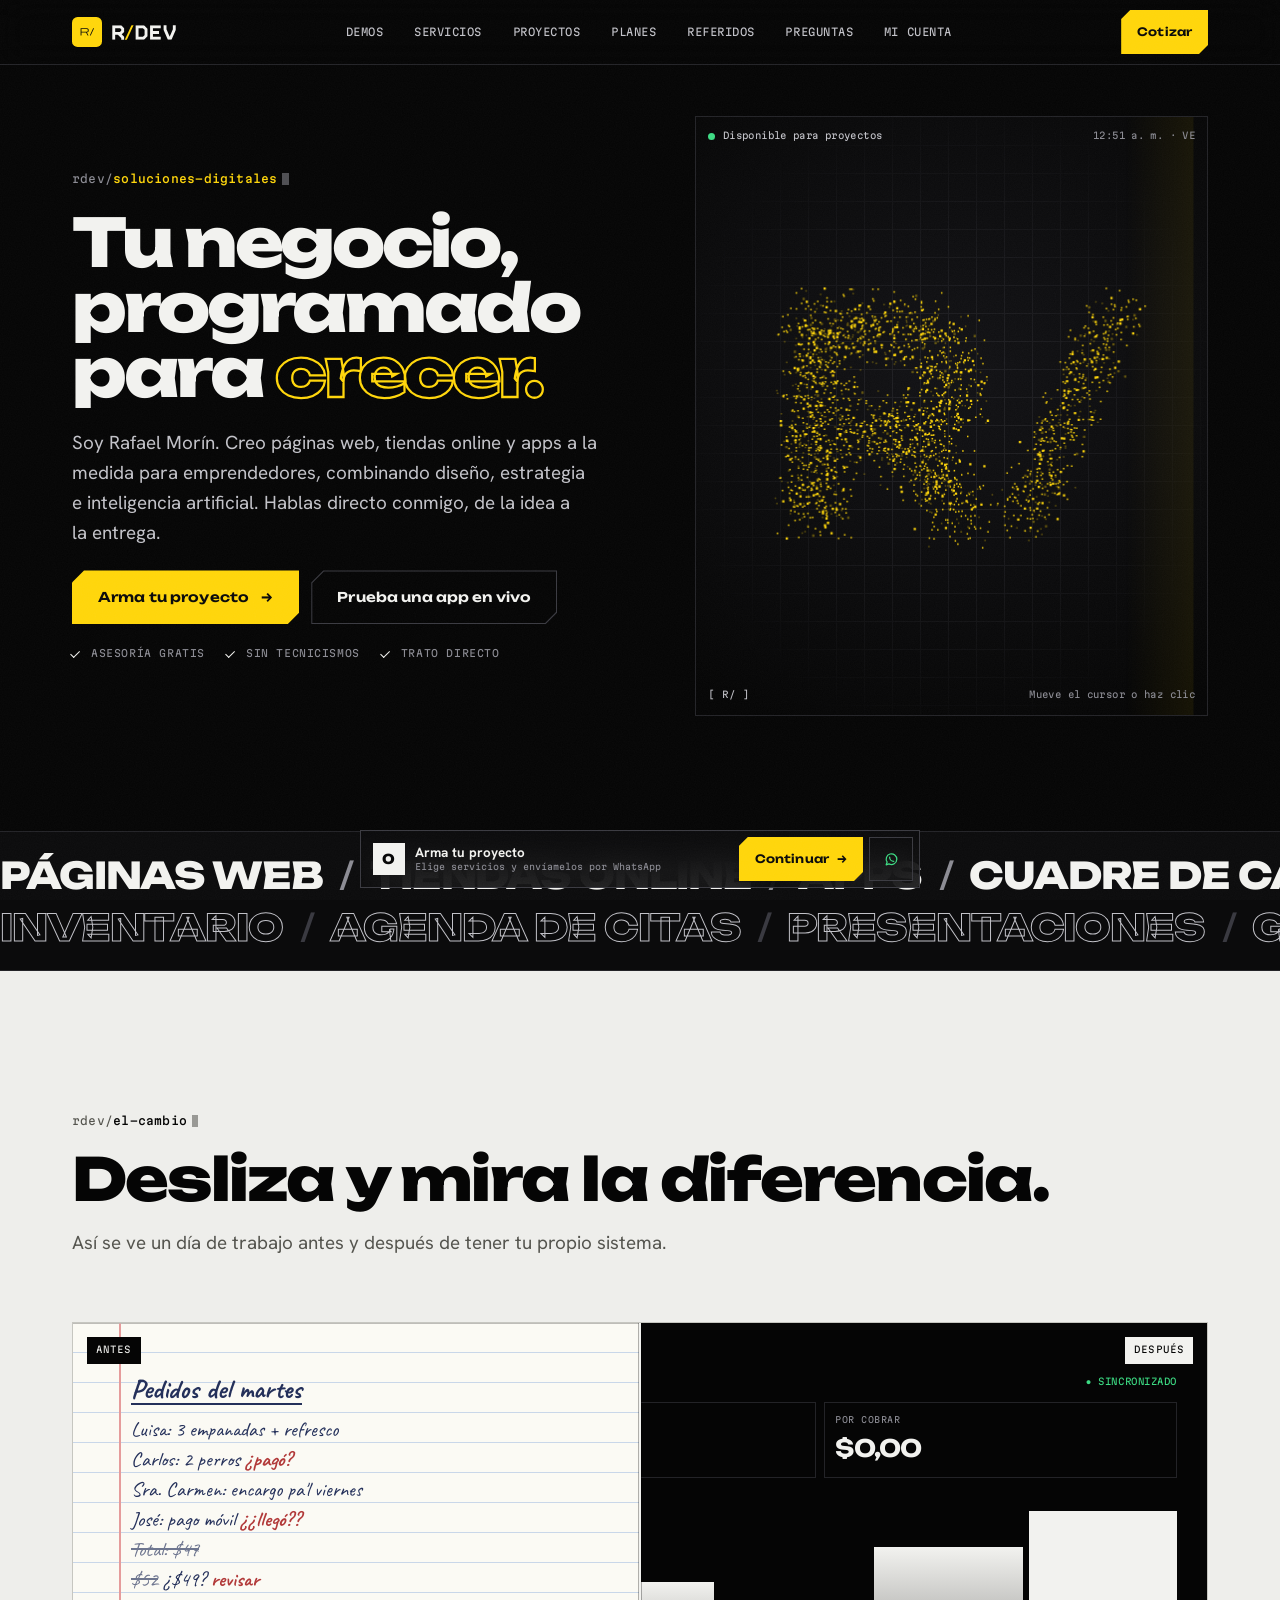
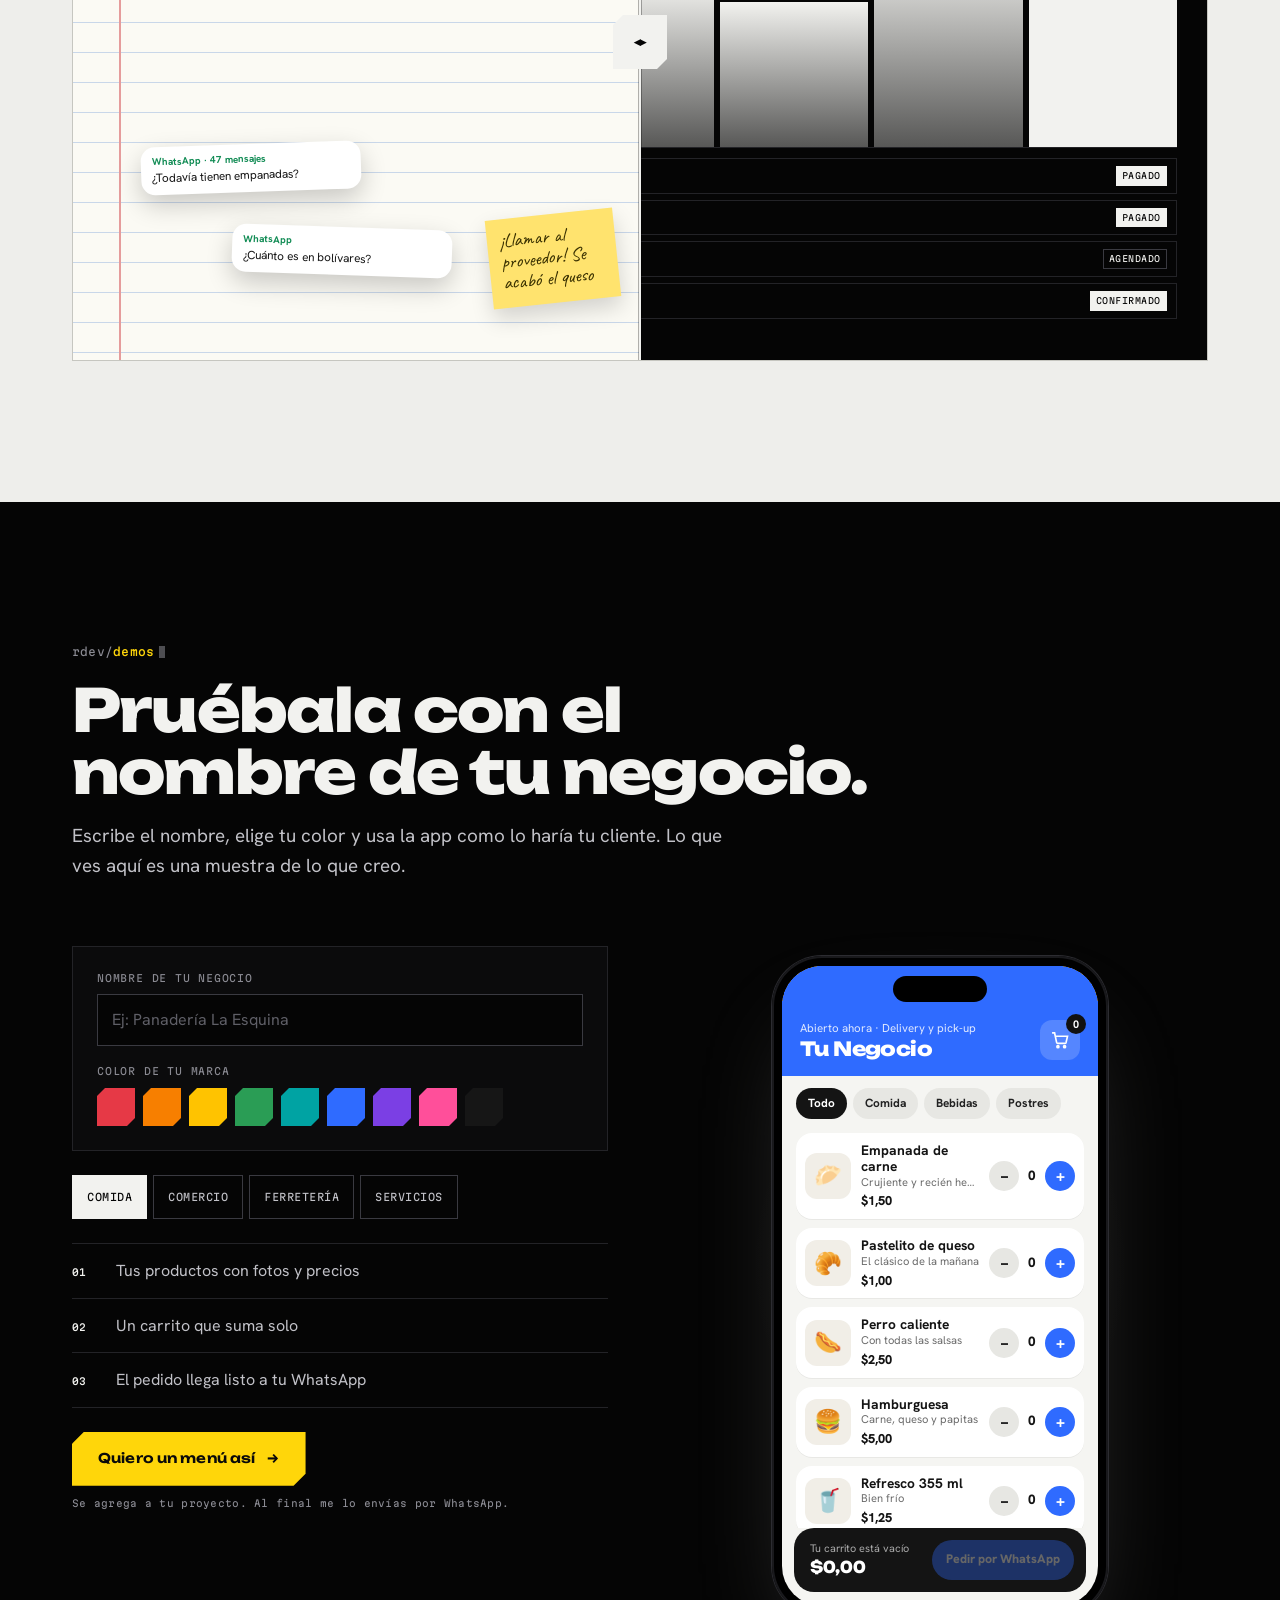
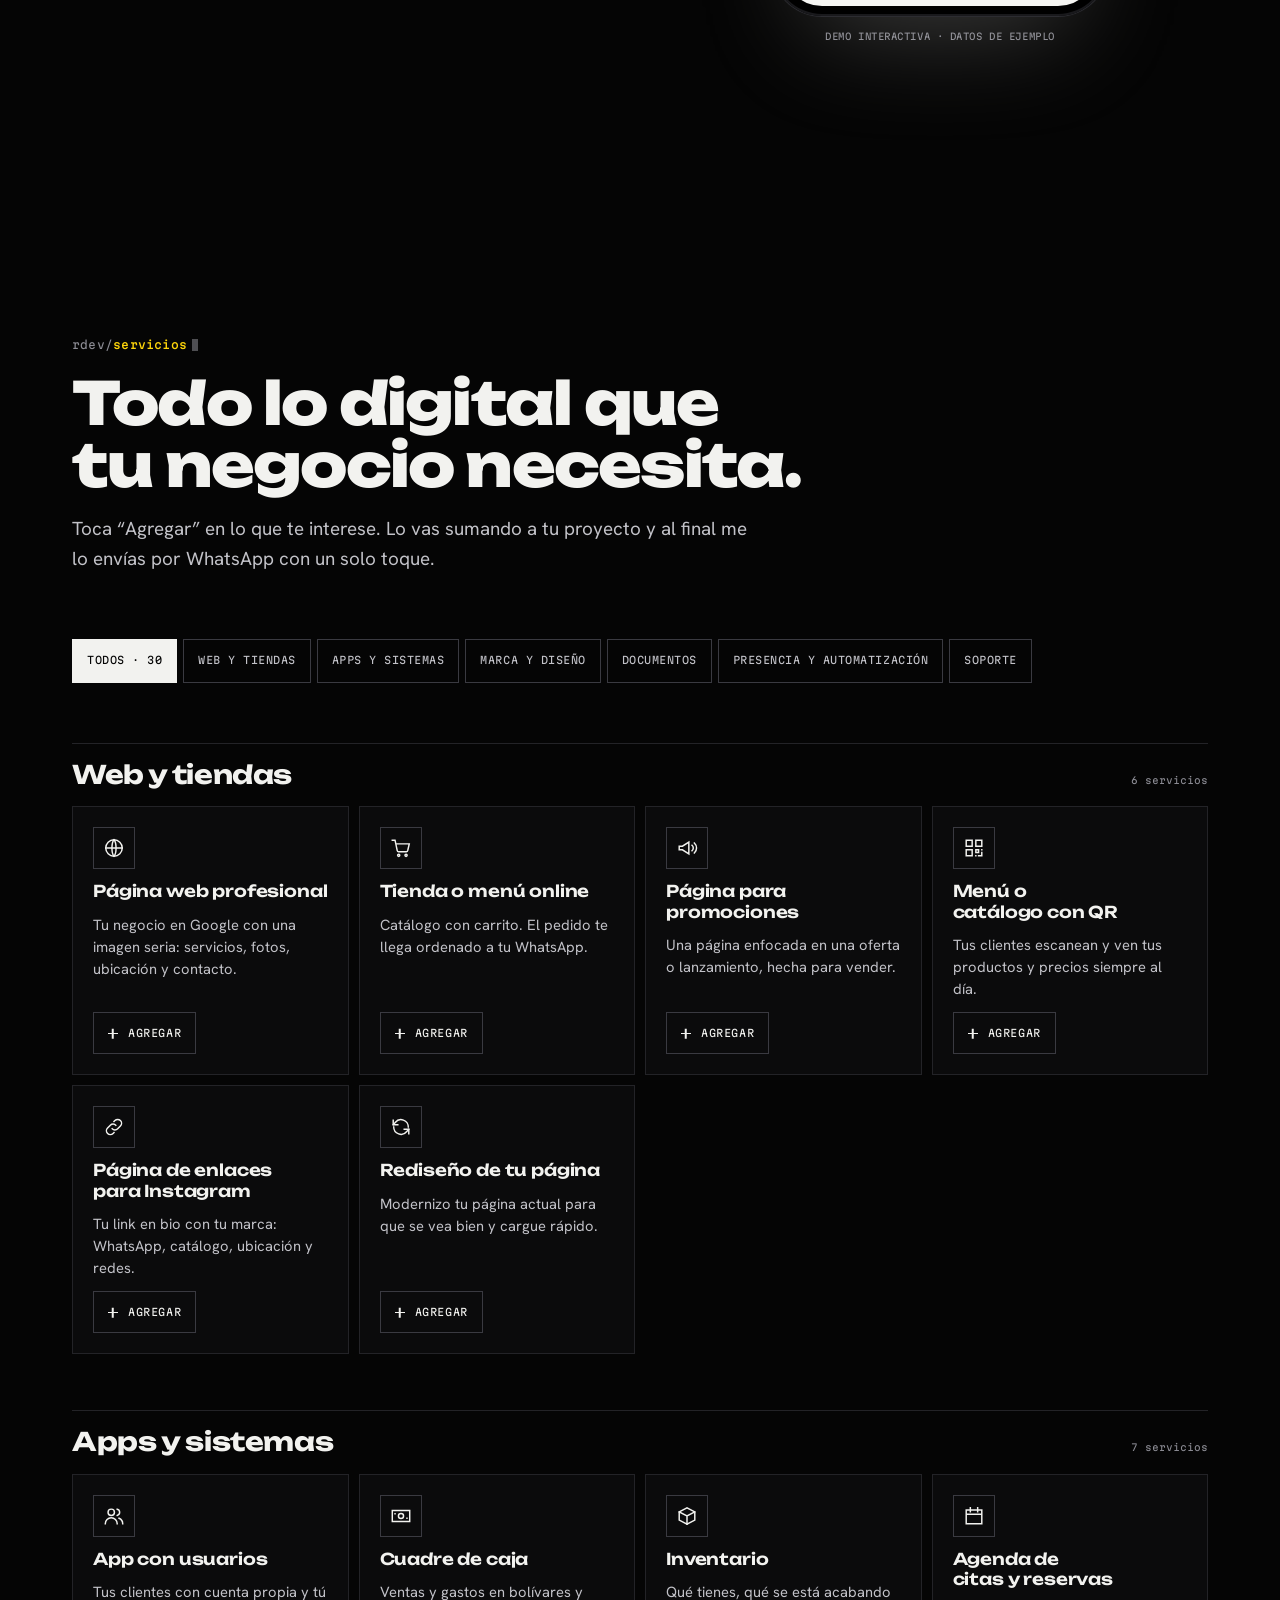
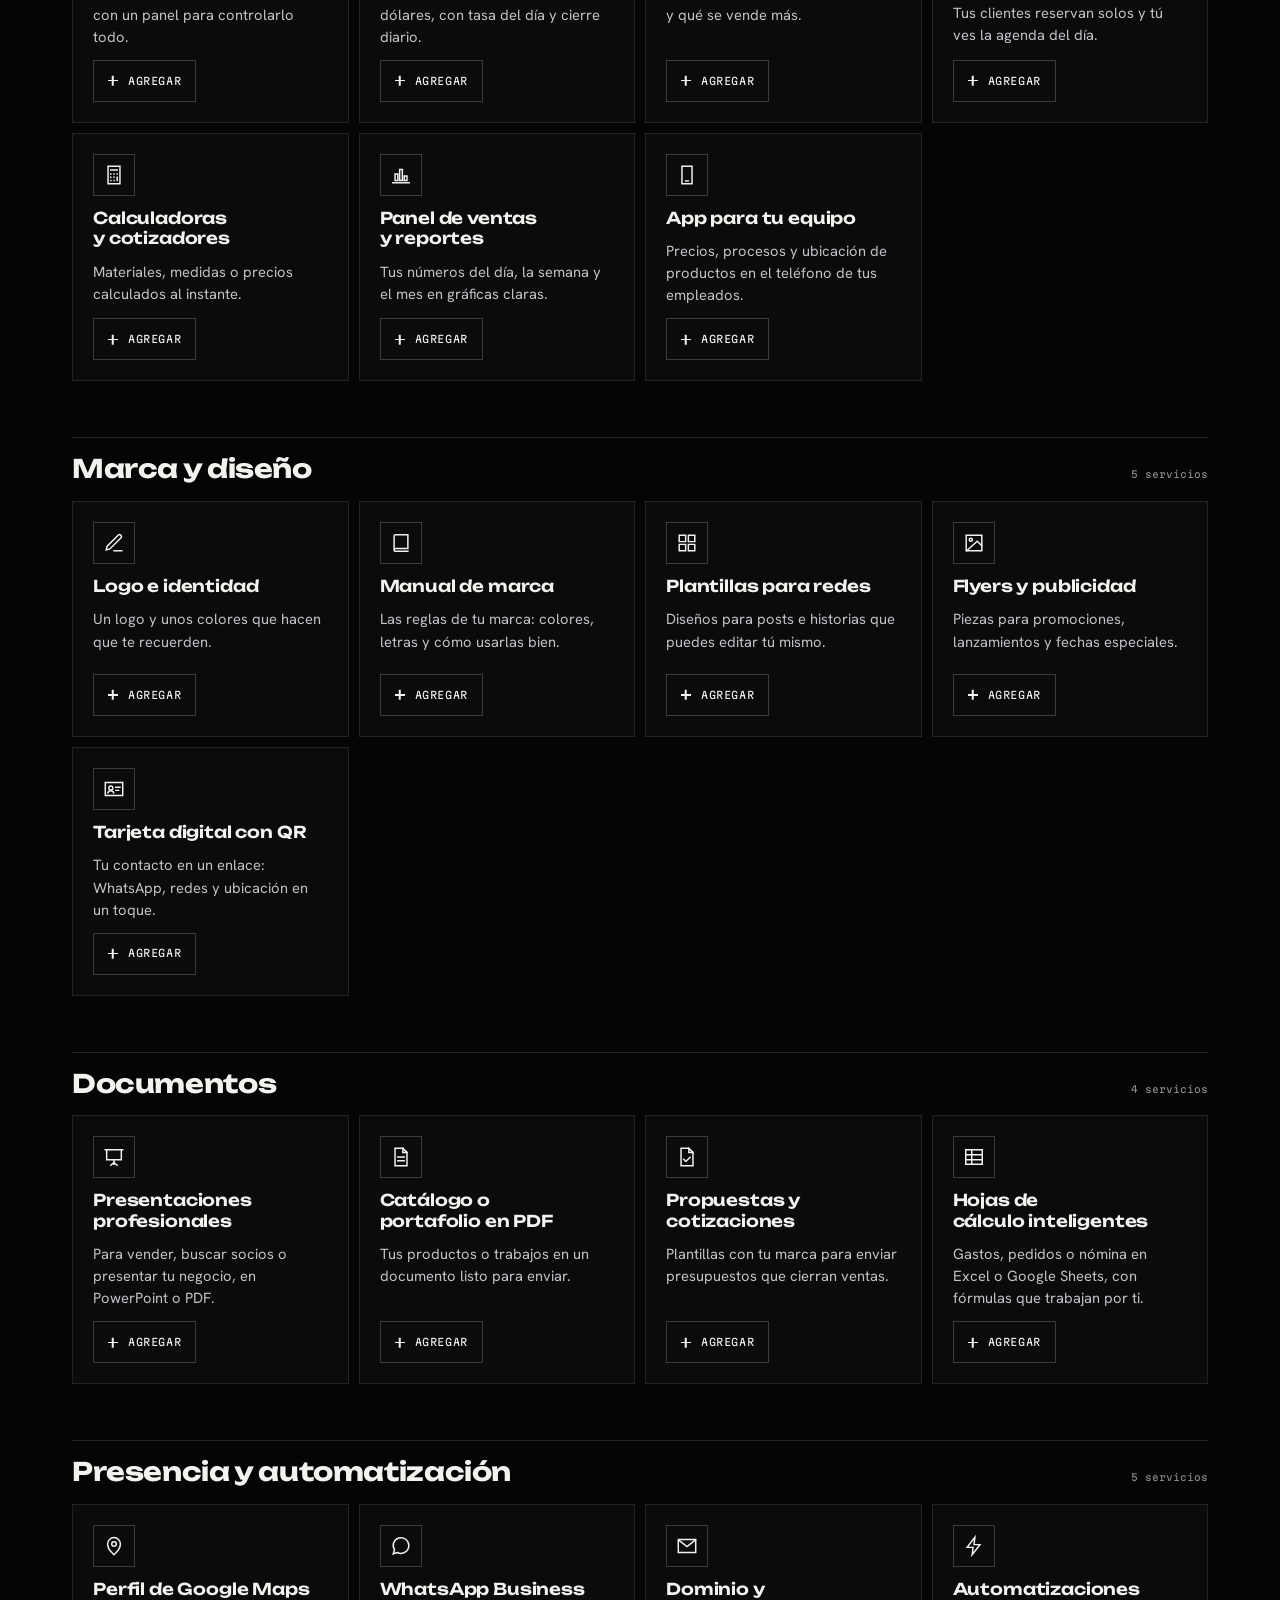
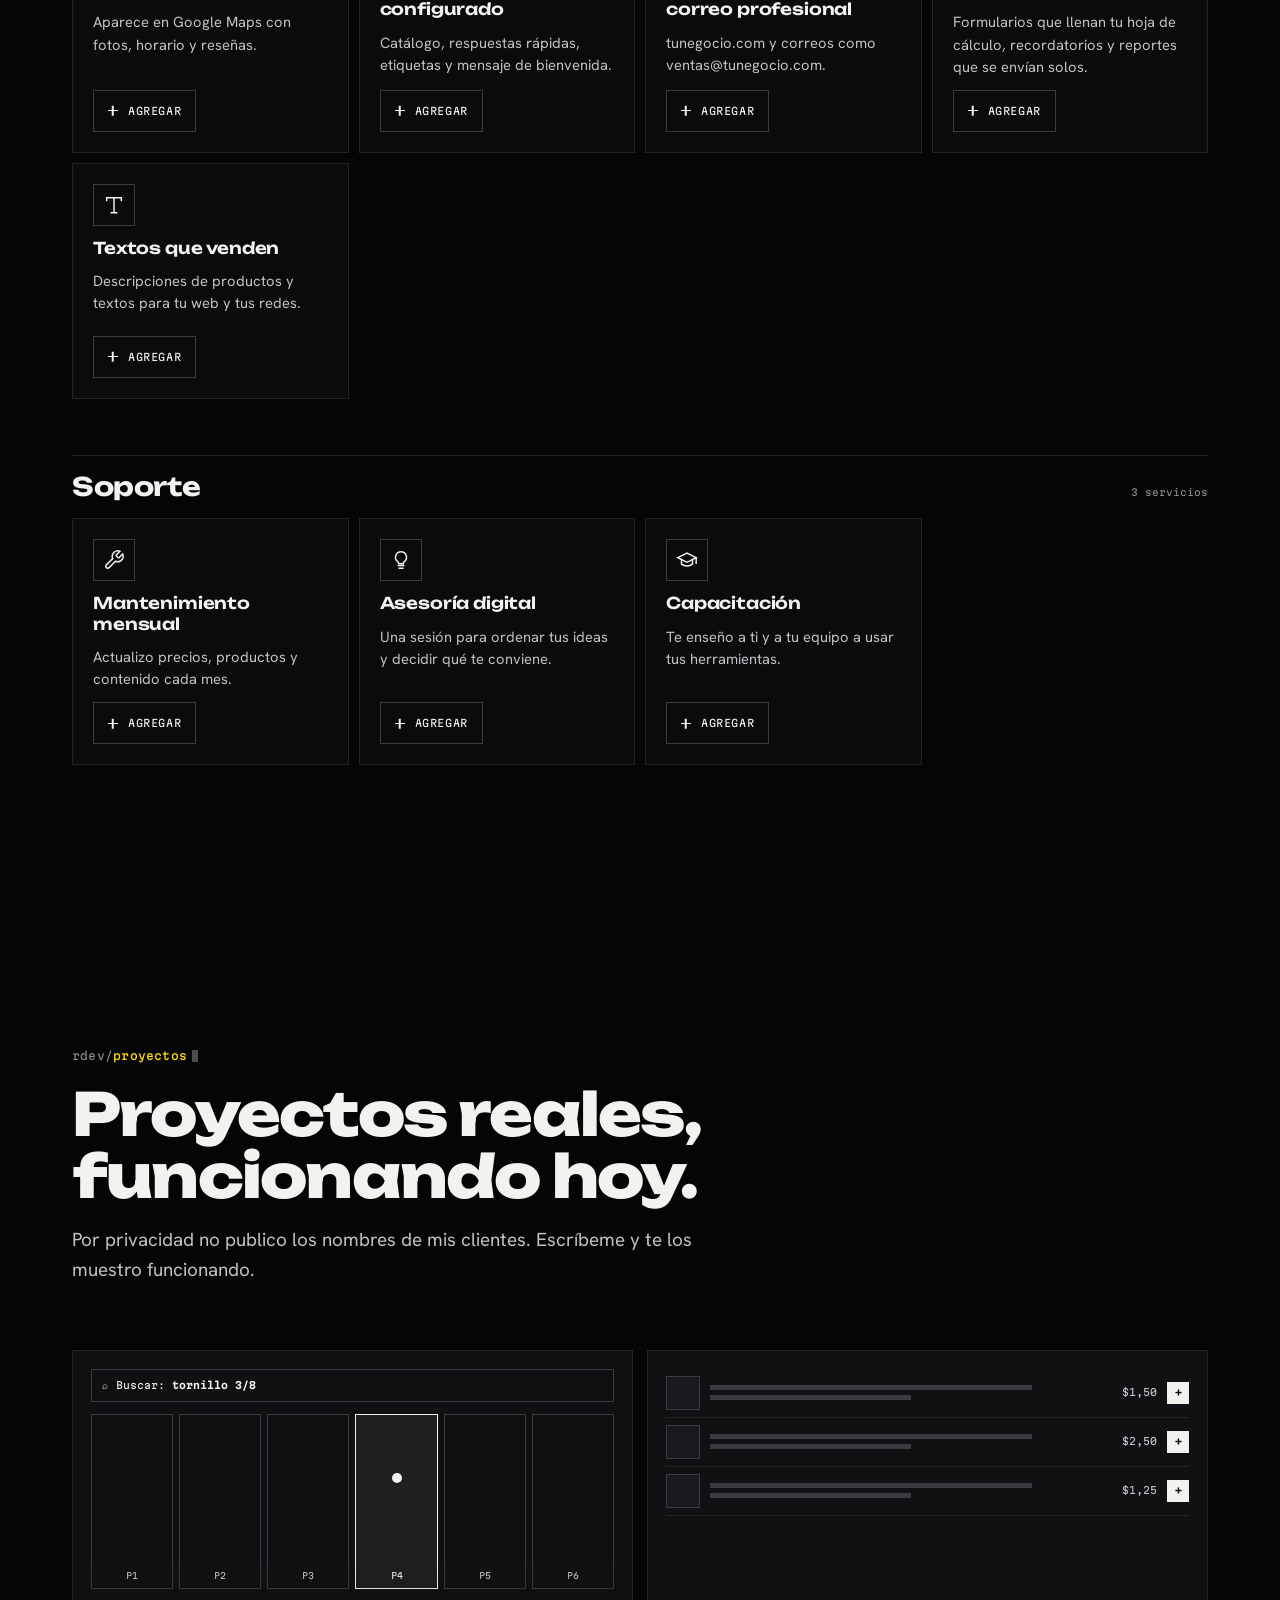
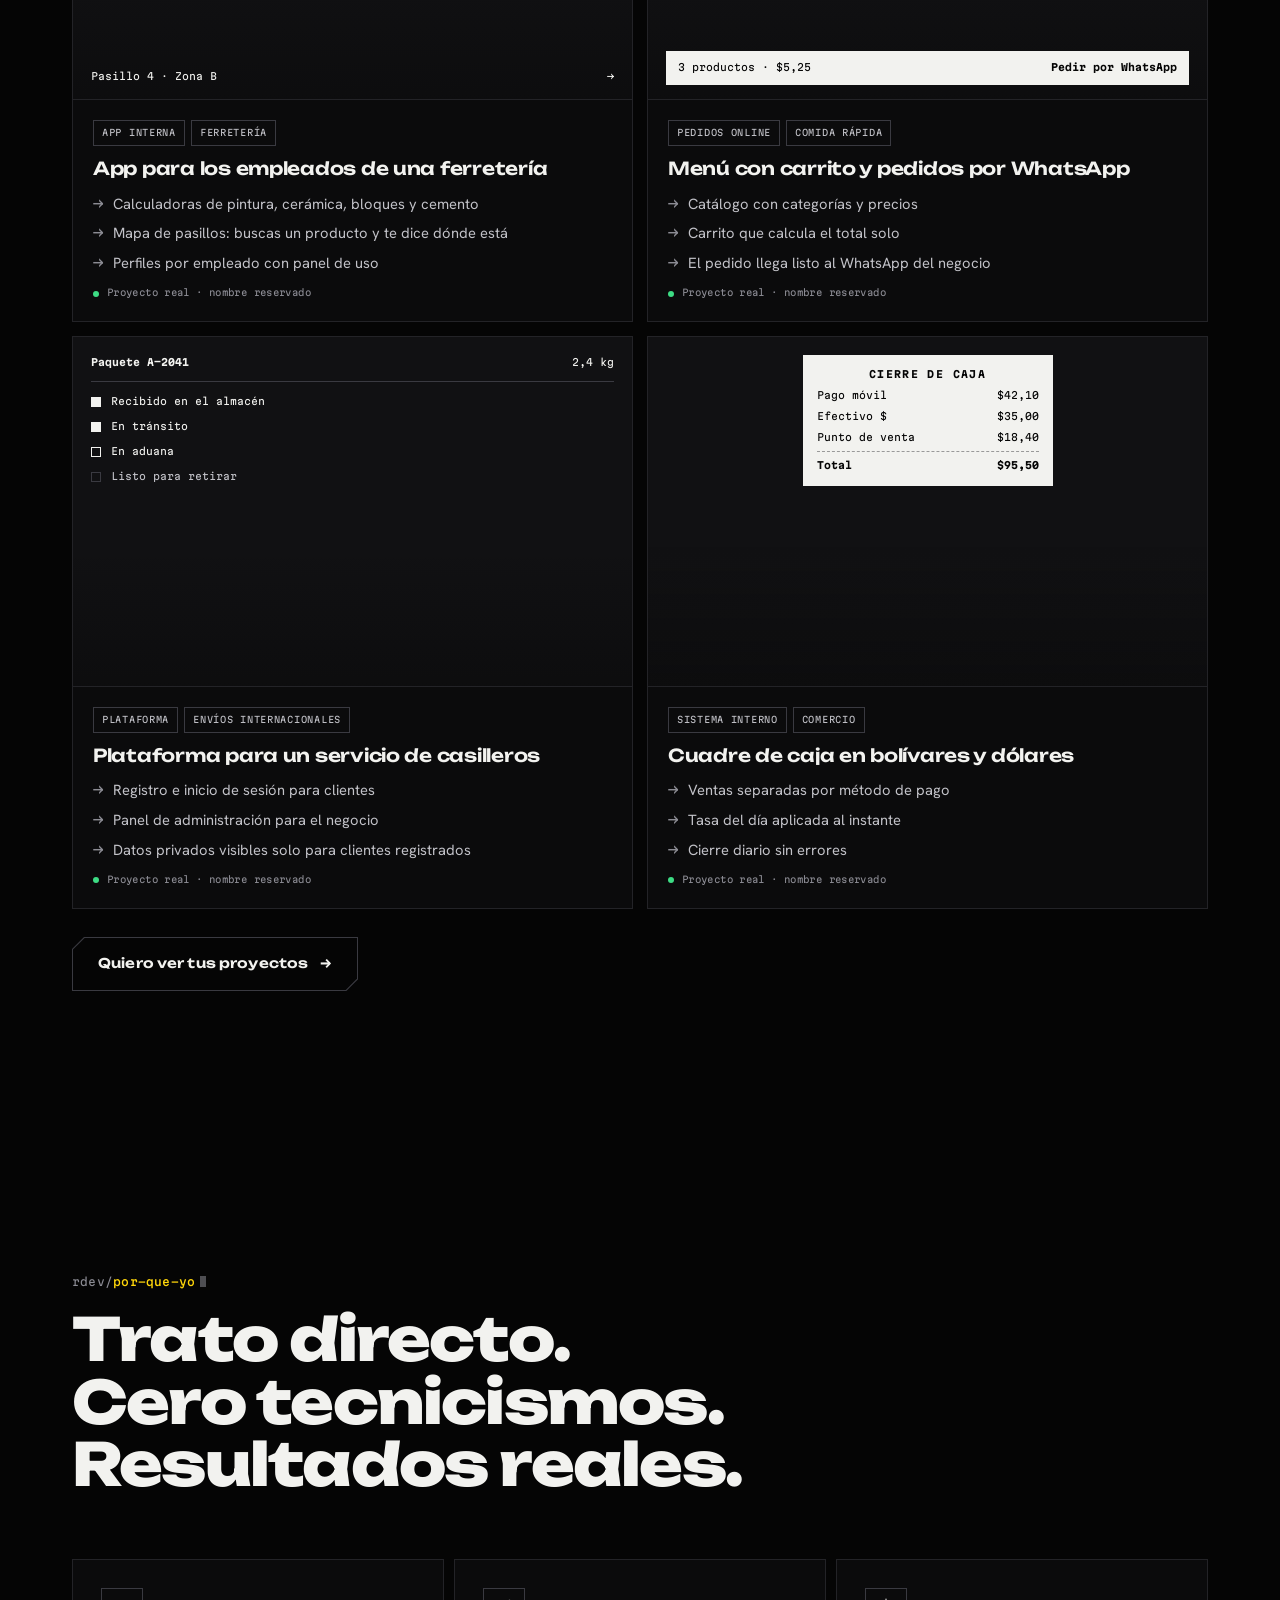
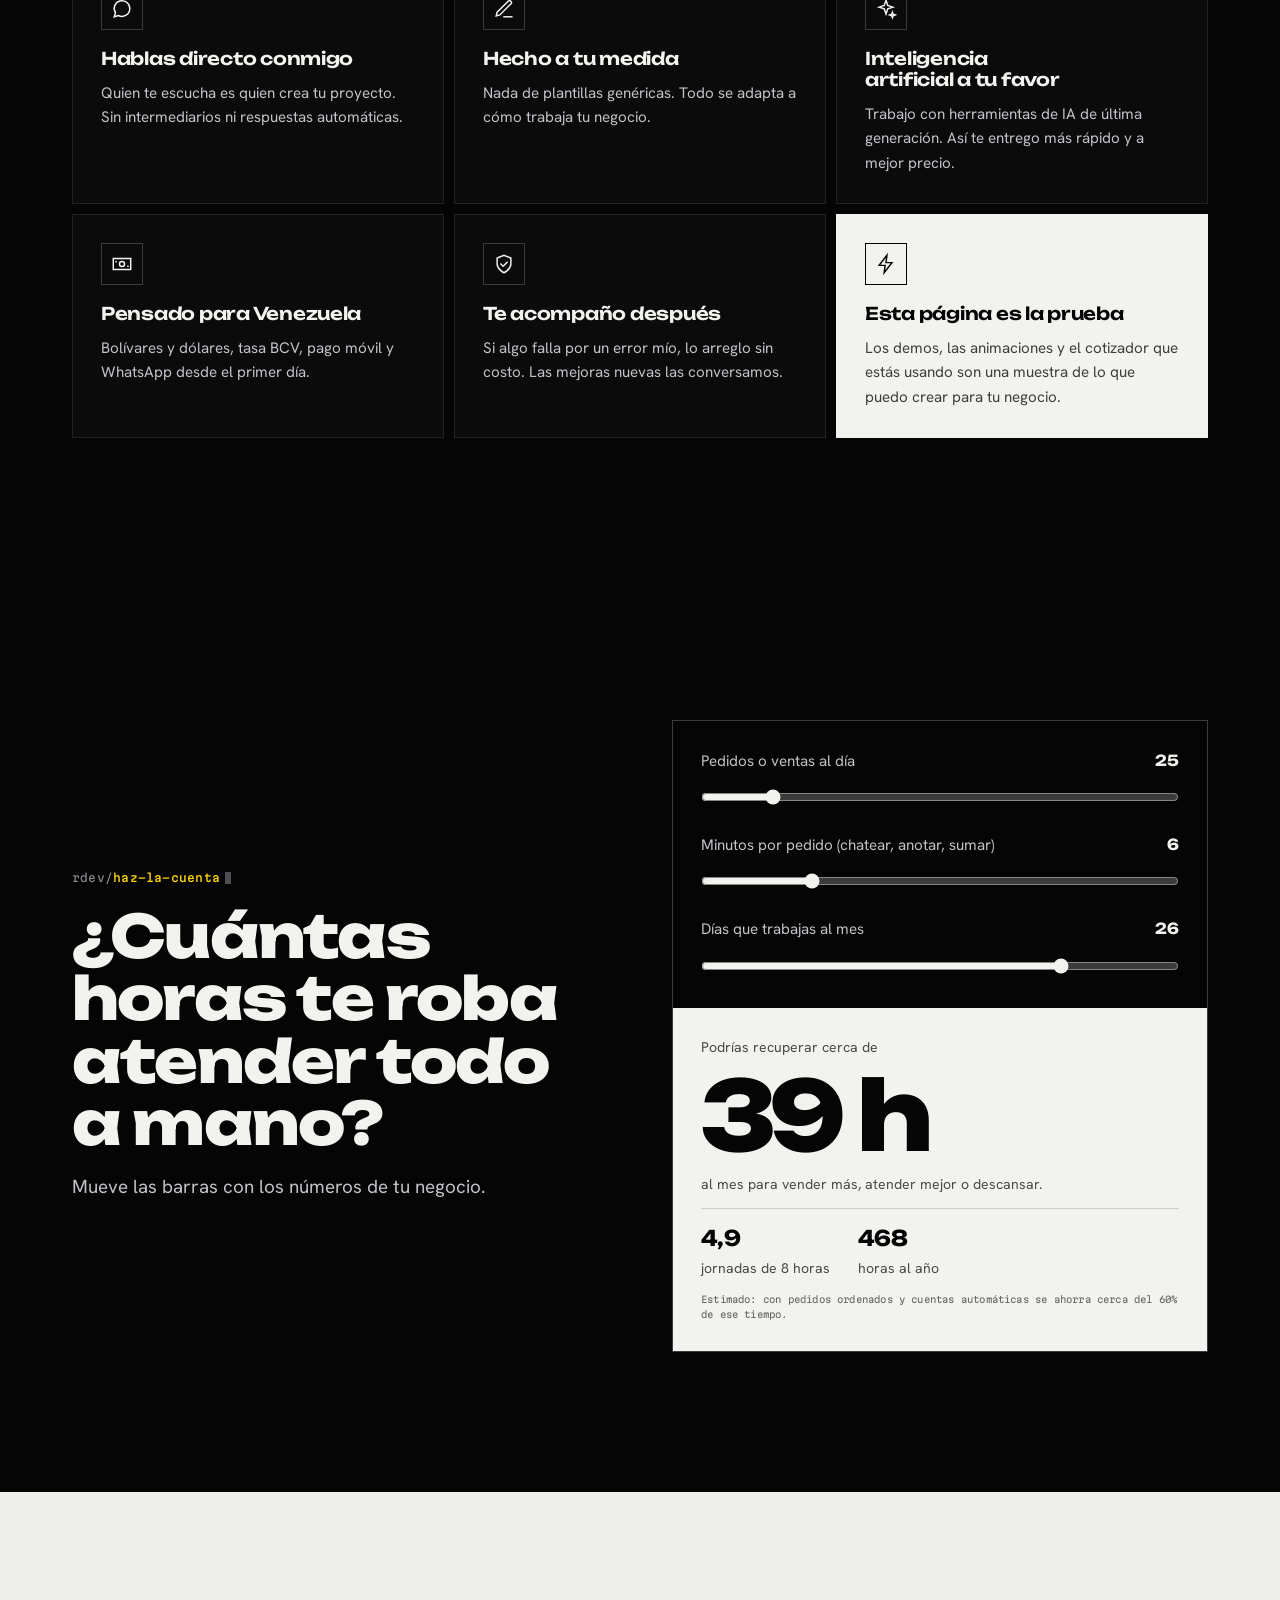
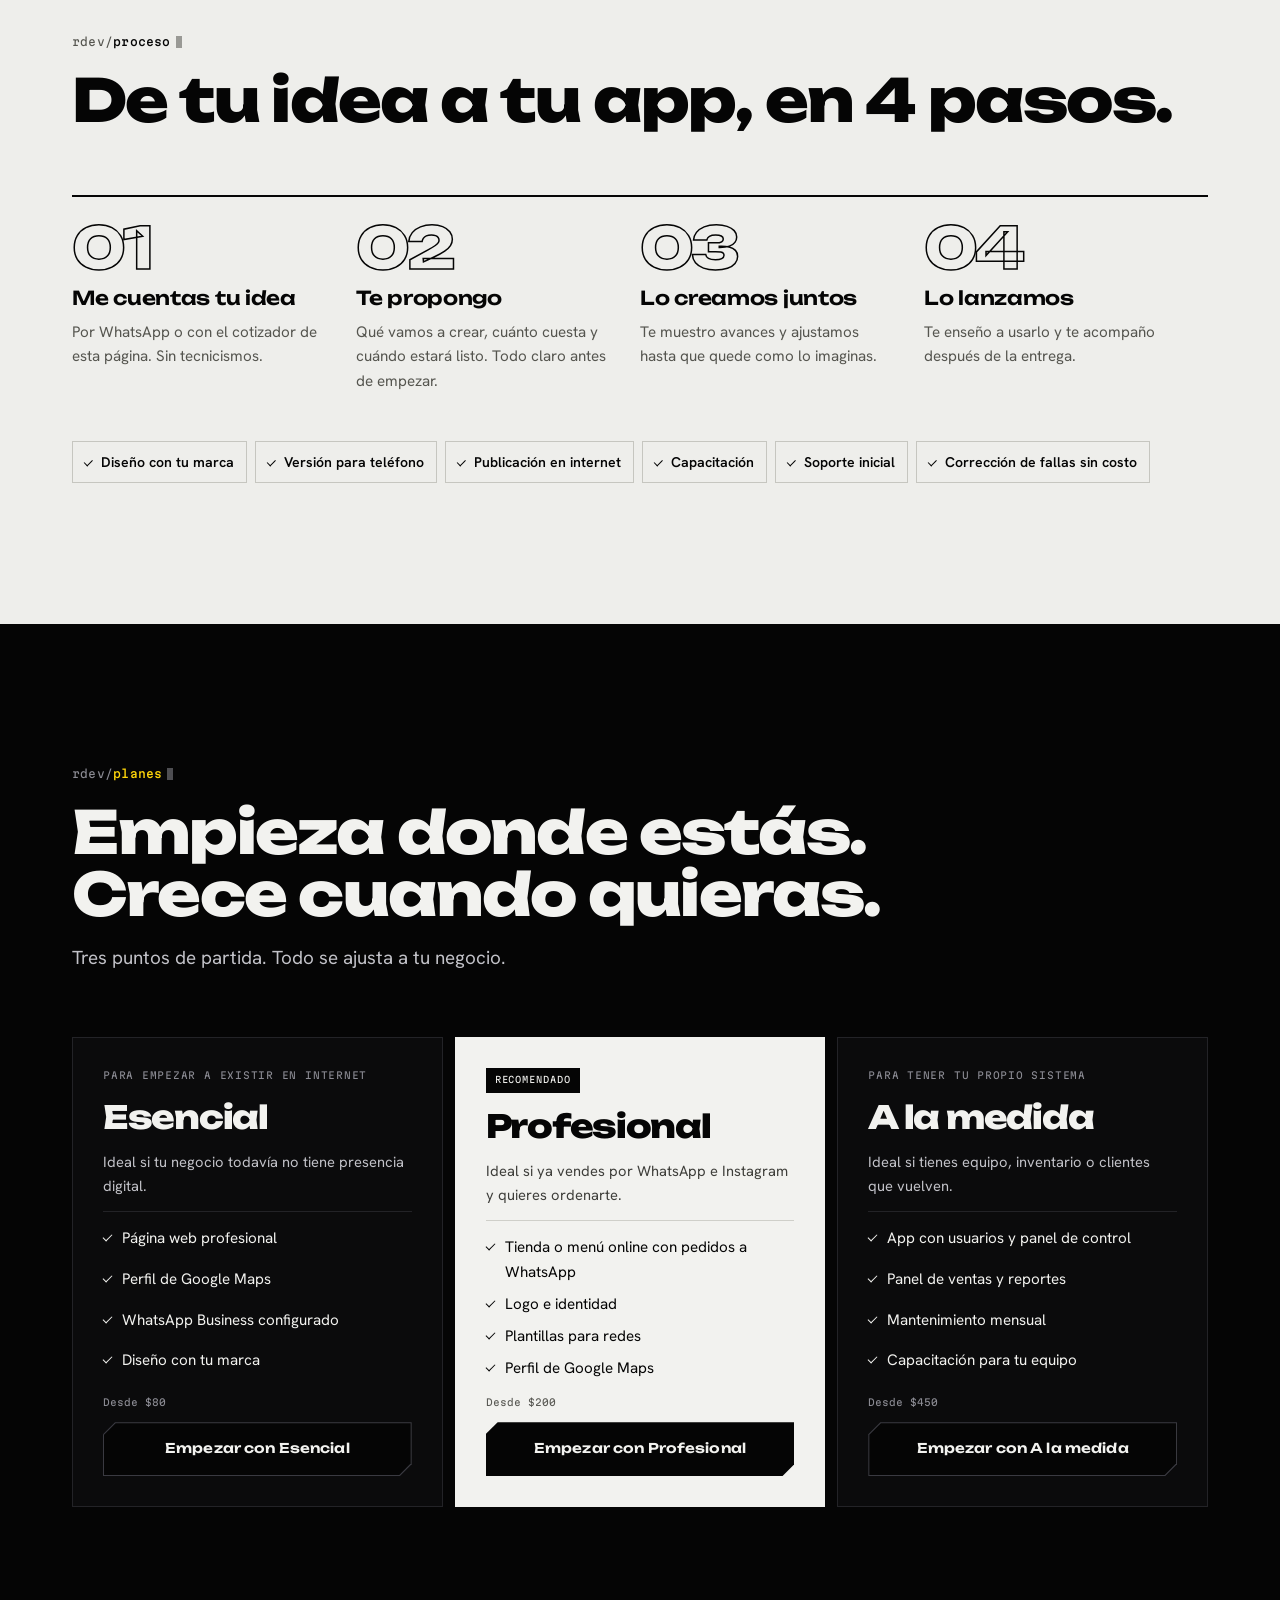
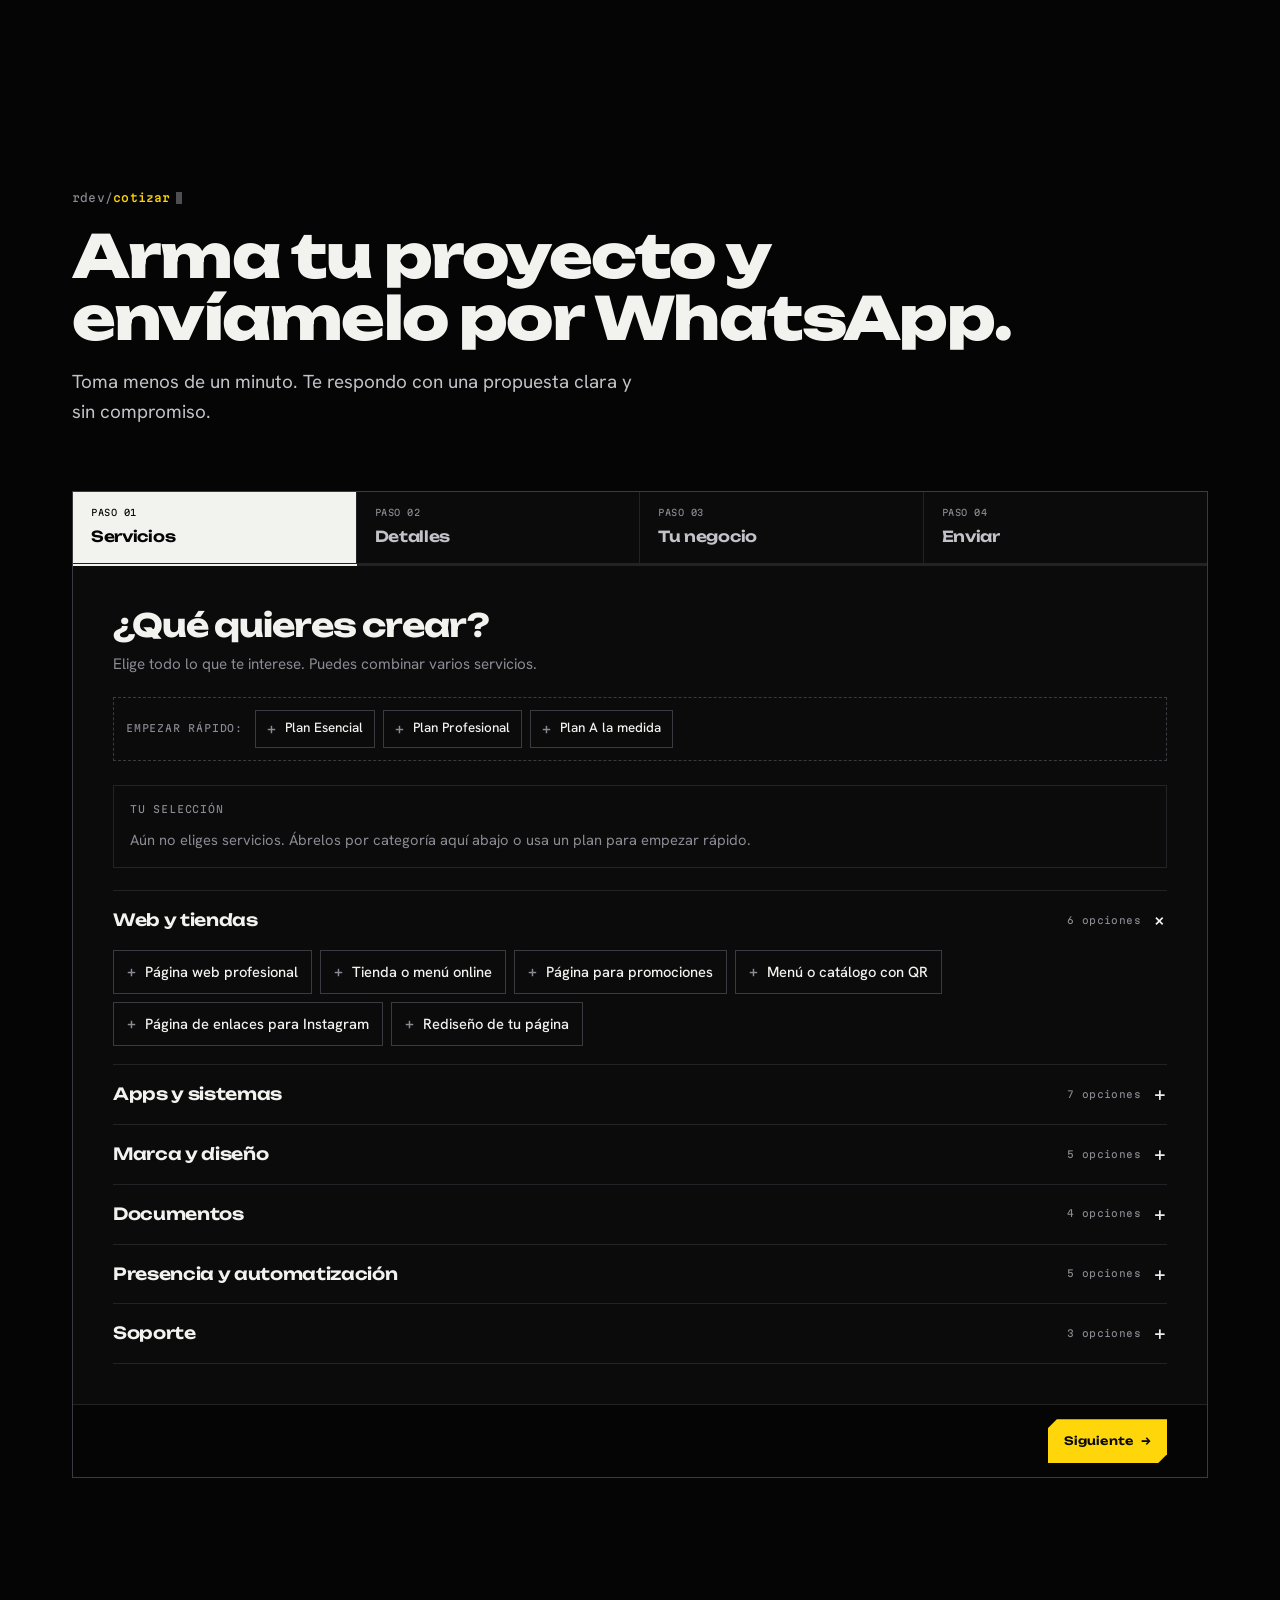
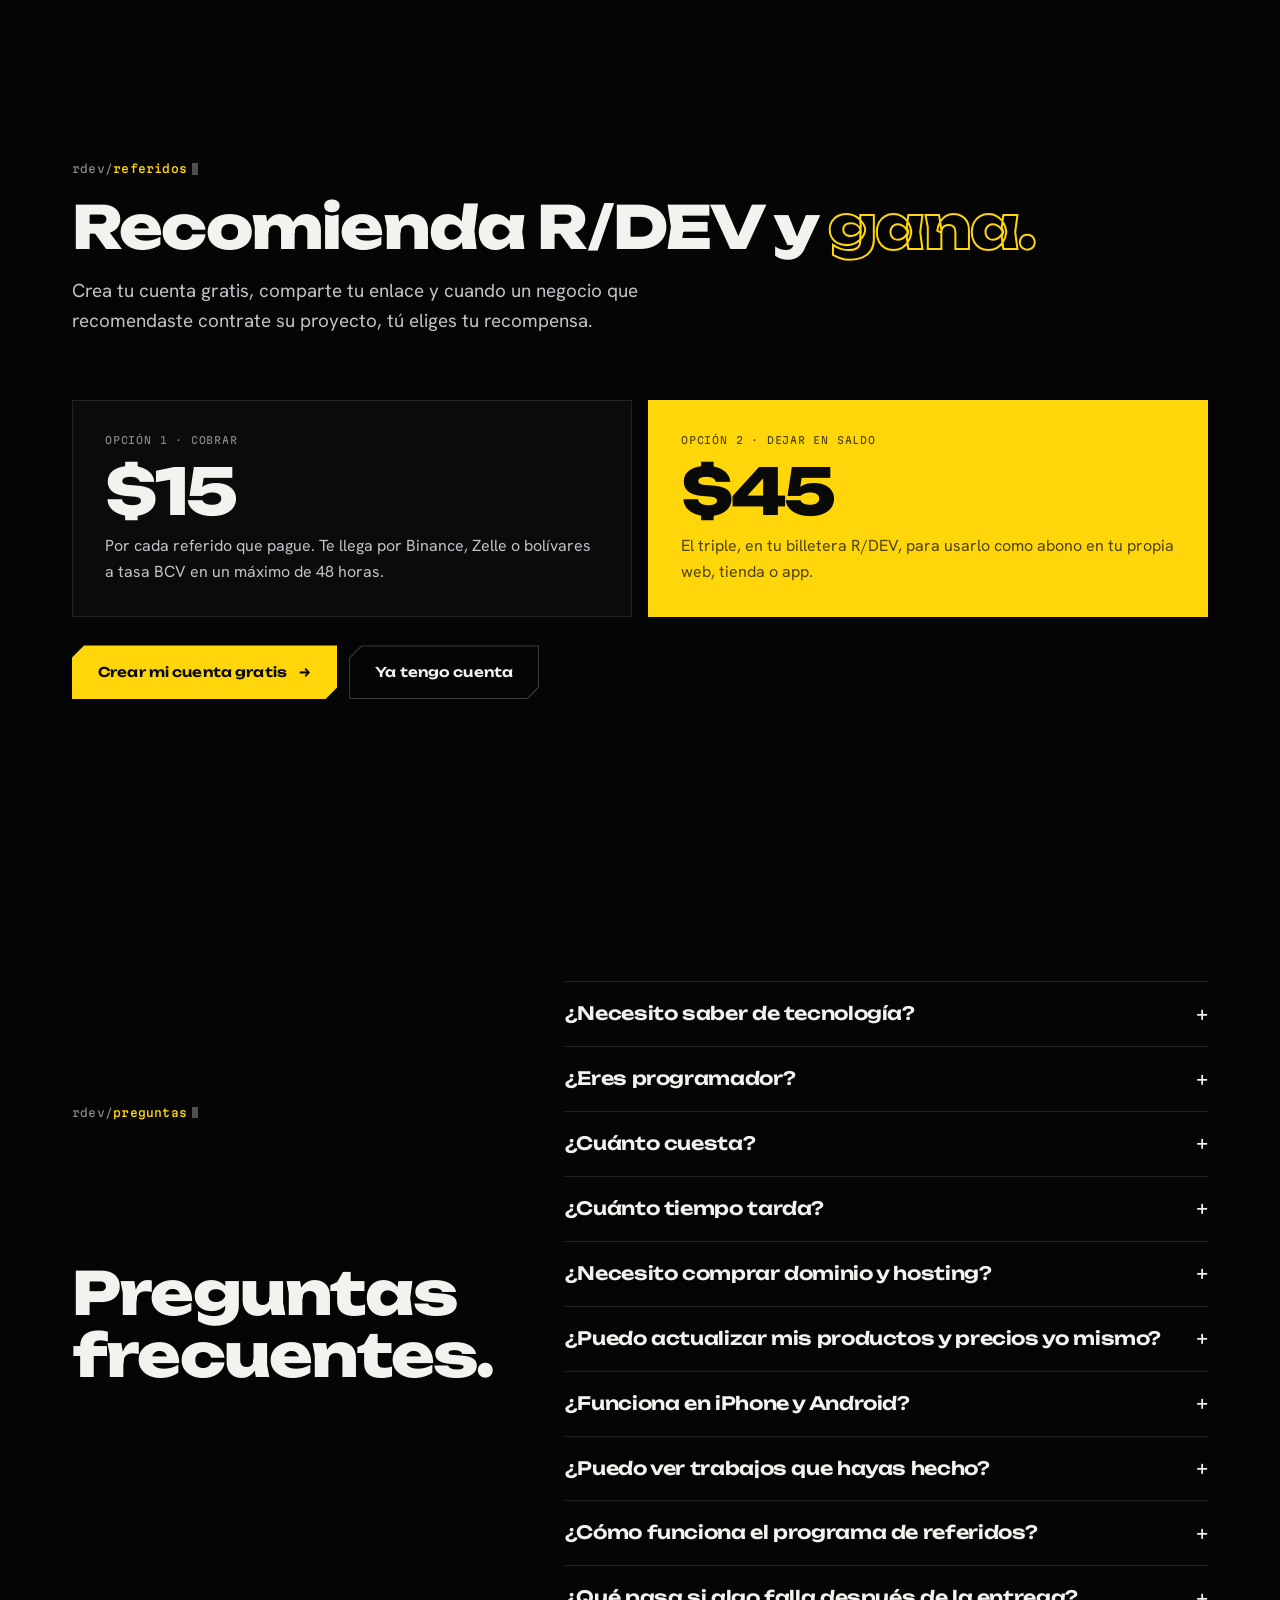
==== commit 3af79a84: "Agrega cuentas de usuario, programa de referidos y panel de administrador Nueva página cuenta.html c" ====
--- a/index.html
+++ b/index.html
@@ -534,6 +534,14 @@
 .faq details p{padding:0 0 22px;color:var(--soft);max-width:64ch}
 
 /* ---------- contact + footer ---------- */
+.ref-grid{display:grid;gap:16px}
+@media(min-width:760px){.ref-grid{grid-template-columns:1fr 1fr}}
+.ref-card{display:grid;gap:10px;padding:clamp(20px,4vw,32px);background:var(--char);border:1px solid var(--rule)}
+.ref-card b{font-family:var(--display);font-size:clamp(2.4rem,8vw,4rem);font-weight:800;letter-spacing:-.05em;line-height:1}
+.ref-card p{color:var(--soft)}
+.ref-card.star{background:var(--volt);color:var(--volt-ink);border-color:var(--volt)}
+.ref-card.star .label,.ref-card.star p{color:rgba(10,10,10,.72)}
+.ref-cta{margin-top:28px}
 .contact .big{font-size:clamp(2.6rem,11vw,7.4rem);font-weight:800;letter-spacing:-.06em;line-height:.95;margin:18px 0 24px}
 .contact .lead{margin-bottom:28px}
 .num-row{display:flex;flex-wrap:wrap;align-items:center;gap:10px 18px;margin-top:34px;padding-top:22px;border-top:1px solid var(--paper-rule)}
@@ -576,7 +584,7 @@
   <div class="wrap nav-in">
     <a class="brand" href="#hero" aria-label="R/DEV, ir al inicio"><svg class="brand-tile" aria-hidden="true" focusable="false" viewBox="0 0 1024 1024" xmlns="http://www.w3.org/2000/svg"><rect width="1024" height="1024" rx="190" fill="#FFD60A"/><path d="M293.02 630.80L293.02 383.30L458.67 383.30Q494.92 383.30 517.08 386.52Q539.23 389.75 550.67 397.64Q562.11 405.54 566.14 419.23Q570.17 432.93 570.17 453.88L570.17 460.32Q570.17 479.66 565.58 493.60Q560.98 507.53 547.930 516.15Q534.88 524.77 509.26 528.32L563.08 630.80L532.14 630.80L479.45 530.58Q476.23 530.74 472.76 530.74Q469.30 530.74 465.59 530.74L323.96 530.74L323.96 630.80L293.02 630.80M323.96 410.05L323.96 503.99L460.76 503.99Q488.31 503.99 504.19 502.14Q520.06 500.28 527.55 495.61Q535.04 490.94 537.14 482.40Q539.23 473.86 539.23 460.32L539.23 453.88Q539.23 438.57 536.33 429.71Q533.43 420.84 524.73 416.65Q516.03 412.47 498.79 411.26Q481.55 410.05 452.70 410.05M638.97 630.80L608.04 630.80L721.47 383.30L752.41 383.30" fill="#0A0A0A"/></svg><svg class="brand-word" aria-hidden="true" focusable="false" viewBox="-2 -2 446 104" xmlns="http://www.w3.org/2000/svg"><defs><clipPath id="rdBandN"><rect x="-80" y="0" width="400" height="100"/></clipPath></defs><g transform="translate(0,0)" clip-path="url(#rdBandN)"><g fill="none" stroke-linejoin="miter" stroke-miterlimit="8" stroke="currentColor" stroke-width="20"><path d="M10,100 V10 H58 L72,24 V42 L58,56 H10"/><path d="M44,56 L72,84 V120"/></g></g><g transform="translate(94,0)" clip-path="url(#rdBandN)"><g fill="none" stroke-linejoin="miter" stroke-miterlimit="8" stroke="var(--volt)" stroke-width="13"><path d="M-9.2,120 L55.2,-20"/></g></g><g transform="translate(162,0)" clip-path="url(#rdBandN)"><g fill="none" stroke-linejoin="miter" stroke-miterlimit="8" stroke="currentColor" stroke-width="20"><path d="M10,10 V90 H54 L72,72 V28 L54,10 Z"/></g></g><g transform="translate(262,0)" clip-path="url(#rdBandN)"><g fill="none" stroke-linejoin="miter" stroke-miterlimit="8" stroke="currentColor" stroke-width="20"><path d="M74,10 H10 V90 H74"/><path d="M10,50 H62"/></g></g><g transform="translate(356,0)" clip-path="url(#rdBandN)"><g fill="none" stroke-linejoin="miter" stroke-miterlimit="8" stroke="currentColor" stroke-width="20"><path d="M10,-20 V30 L36,90 H48 L74,30 V-20"/></g></g></svg></a>
     <nav class="nav-links" aria-label="Secciones">
-      <a href="#demos">Demos</a><a href="#servicios">Servicios</a><a href="#proyectos">Proyectos</a><a href="#planes">Planes</a><a href="#preguntas">Preguntas</a>
+      <a href="#demos">Demos</a><a href="#servicios">Servicios</a><a href="#proyectos">Proyectos</a><a href="#planes">Planes</a><a href="#referidos">Referidos</a><a href="#preguntas">Preguntas</a><a href="cuenta.html?modo=entrar">Mi cuenta</a>
     </nav>
     <div class="nav-actions">
       <a class="btn btn-sm magnet" href="#cotizar">Cotizar</a>
@@ -592,7 +600,9 @@
     <a href="#proyectos">Proyectos <small>rdev/proyectos</small></a>
     <a href="#planes">Planes <small>rdev/planes</small></a>
     <a href="#cotizar">Cotizar <small>rdev/cotizar</small></a>
+    <a href="#referidos">Referidos <small>rdev/referidos</small></a>
     <a href="#preguntas">Preguntas <small>rdev/preguntas</small></a>
+    <a href="cuenta.html?modo=entrar">Mi cuenta <small>rdev/cuenta</small></a>
   </nav>
   <div class="menu-foot">
     <span class="label">WhatsApp · +58 422-684-3422 · IG @rdev.lab</span>
@@ -960,6 +970,25 @@
   </div>
 </section>
 
+<!-- REFERIDOS -->
+<section id="referidos">
+  <div class="wrap">
+    <div class="head">
+      <span class="path">rdev/<b>referidos</b></span>
+      <h2>Recomienda R/DEV y <span class="stroke">gana.</span></h2>
+      <p class="lead">Crea tu cuenta gratis, comparte tu enlace y cuando un negocio que recomendaste contrate su proyecto, tú eliges tu recompensa.</p>
+    </div>
+    <div class="ref-grid">
+      <div class="ref-card"><span class="label">Opción 1 · Cobrar</span><b class="js-reward">$15</b><p>Por cada referido que pague. Te llega por Binance, Zelle o bolívares a tasa BCV en un máximo de 48 horas.</p></div>
+      <div class="ref-card star"><span class="label">Opción 2 · Dejar en saldo</span><b class="js-credit">$45</b><p>El triple, en tu billetera R/DEV, para usarlo como abono en tu propia web, tienda o app.</p></div>
+    </div>
+    <div class="cta-row ref-cta">
+      <a class="btn magnet" href="cuenta.html">Crear mi cuenta gratis <span class="arr">→</span></a>
+      <a class="btn btn-ghost" href="cuenta.html?modo=entrar">Ya tengo cuenta</a>
+    </div>
+  </div>
+</section>
+
 <!-- FAQ -->
 <section id="preguntas">
   <div class="wrap faq-grid">
@@ -976,6 +1005,7 @@
       <details><summary>¿Puedo actualizar mis productos y precios yo mismo?</summary><p>Sí, si incluimos un panel de administración. Si prefieres no hacerlo tú, yo me encargo con el plan de mantenimiento.</p></details>
       <details><summary>¿Funciona en iPhone y Android?</summary><p>Sí. Funciona en cualquier teléfono y computadora, y se puede instalar en la pantalla de inicio como una app, sin pasar por las tiendas de aplicaciones.</p></details>
       <details><summary>¿Puedo ver trabajos que hayas hecho?</summary><p>Claro. Por privacidad no publico los nombres de mis clientes, pero te muestro los proyectos funcionando por WhatsApp.</p></details>
+      <details><summary>¿Cómo funciona el programa de referidos?</summary><p>Creas tu cuenta en «Mi cuenta», compartes tu enlace y, cuando alguien que llegó por ti paga su proyecto, eliges: cobrar la recompensa (Binance, Zelle o bolívares, en máximo 48 horas) o dejar el triple como saldo para tus propios proyectos con R/DEV.</p></details>
       <details><summary>¿Qué pasa si algo falla después de la entrega?</summary><p>Si algo falla por un error mío, lo arreglo sin costo. Los cambios nuevos o las mejoras los conversamos aparte.</p></details>
     </div>
   </div>
@@ -1001,7 +1031,7 @@
 <footer class="foot">
   <div class="wrap">
     <div class="foot-mark"><svg role="img" aria-label="R/DEV" viewBox="-2 -2 446 104" xmlns="http://www.w3.org/2000/svg"><defs><clipPath id="rdBandF"><rect x="-80" y="0" width="400" height="100"/></clipPath><mask id="rdBandFM0" maskUnits="userSpaceOnUse" x="-40" y="-40" width="200" height="180"><g fill="none" stroke-linejoin="miter" stroke-miterlimit="8" stroke="#fff" stroke-width="20"><path d="M10,10 V90 H54 L72,72 V28 L54,10 Z"/></g><g fill="none" stroke-linejoin="miter" stroke-miterlimit="8" stroke="#000" stroke-width="10"><path d="M10,10 V90 H54 L72,72 V28 L54,10 Z"/></g></mask><mask id="rdBandFM1" maskUnits="userSpaceOnUse" x="-40" y="-40" width="200" height="180"><g fill="none" stroke-linejoin="miter" stroke-miterlimit="8" stroke="#fff" stroke-width="20"><path d="M74,10 H10 V90 H74"/><path d="M10,50 H62"/></g><g fill="none" stroke-linejoin="miter" stroke-miterlimit="8" stroke="#000" stroke-width="10"><path d="M74,10 H10 V90 H74"/><path d="M10,50 H62"/></g></mask><mask id="rdBandFM2" maskUnits="userSpaceOnUse" x="-40" y="-40" width="200" height="180"><g fill="none" stroke-linejoin="miter" stroke-miterlimit="8" stroke="#fff" stroke-width="20"><path d="M10,-20 V30 L36,90 H48 L74,30 V-20"/></g><g fill="none" stroke-linejoin="miter" stroke-miterlimit="8" stroke="#000" stroke-width="10"><path d="M10,-20 V30 L36,90 H48 L74,30 V-20"/></g></mask></defs><g transform="translate(0,0)" clip-path="url(#rdBandF)"><g fill="none" stroke-linejoin="miter" stroke-miterlimit="8" stroke="currentColor" stroke-width="20"><path d="M10,100 V10 H58 L72,24 V42 L58,56 H10"/><path d="M44,56 L72,84 V120"/></g></g><g transform="translate(94,0)" clip-path="url(#rdBandF)"><g fill="none" stroke-linejoin="miter" stroke-miterlimit="8" stroke="var(--volt)" stroke-width="13"><path d="M-9.2,120 L55.2,-20"/></g></g><g transform="translate(162,0)" clip-path="url(#rdBandF)"><rect x="-40" y="-40" width="200" height="180" fill="currentColor" mask="url(#rdBandFM0)"/></g><g transform="translate(262,0)" clip-path="url(#rdBandF)"><rect x="-40" y="-40" width="200" height="180" fill="currentColor" mask="url(#rdBandFM1)"/></g><g transform="translate(356,0)" clip-path="url(#rdBandF)"><rect x="-40" y="-40" width="200" height="180" fill="currentColor" mask="url(#rdBandFM2)"/></g></svg></div>
-    <div class="foot-links"><a href="https://www.instagram.com/rdev.lab/" target="_blank" rel="noopener">Instagram @rdev.lab</a><a href="https://wa.me/584226843422" data-wa="quick" target="_blank" rel="noopener">WhatsApp</a><a href="#cotizar">Cotizar</a></div>
+    <div class="foot-links"><a href="https://www.instagram.com/rdev.lab/" target="_blank" rel="noopener">Instagram @rdev.lab</a><a href="https://wa.me/584226843422" data-wa="quick" target="_blank" rel="noopener">WhatsApp</a><a href="#cotizar">Cotizar</a><a href="#referidos">Gana recomendando</a><a href="cuenta.html?modo=entrar">Mi cuenta</a></div>
     <div class="foot-row"><span>R/DEV · Rafael Morín · Soluciones digitales para negocios · Venezuela</span><span>© <span id="year">2026</span> · Diseñado y creado por Rafael Morín</span></div>
   </div>
 </footer>
@@ -1823,5 +1853,22 @@
 initFX(); initBA(); initDecode(); initFine();
 })();
 </script>
+<script>
+/* Referidos: guarda el código que llega por enlace y muestra los montos vigentes */
+(() => {
+  const ref = (new URLSearchParams(location.search).get("ref") || "").toUpperCase().replace(/[^A-Z0-9]/g, "").slice(0, 12);
+  if (ref) { try { localStorage.setItem("rdev_ref", ref); } catch (e) {} }
+  const SB = "https://omcjxtfyxzjhioljjvam.supabase.co/rest/v1/settings?select=reward_amount,credit_multiplier&id=eq.1";
+  const KEY = "eyJhbGciOiJIUzI1NiIsInR5cCI6IkpXVCJ9.eyJpc3MiOiJzdXBhYmFzZSIsInJlZiI6Im9tY2p4dGZ5eHpqaGlvbGpqdmFtIiwicm9sZSI6ImFub24iLCJpYXQiOjE3OTI3MTcxMDgsImV4cCI6MjEwODI5MzEwOH0.mDHwpYTZCHOF-sgKl64W1NYZ7NE2z1uGc_TNAf4EbzA";
+  const fmt = n => "$" + new Intl.NumberFormat("es-VE", { maximumFractionDigits: 2 }).format(n);
+  fetch(SB, { headers: { apikey: KEY, Authorization: "Bearer " + KEY } })
+    .then(r => r.ok ? r.json() : [])
+    .then(([s]) => {
+      if (!s) return;
+      document.querySelectorAll(".js-reward").forEach(el => el.textContent = fmt(+s.reward_amount));
+      document.querySelectorAll(".js-credit").forEach(el => el.textContent = fmt(s.reward_amount * s.credit_multiplier));
+    }).catch(() => {});
+})();
+</script>
 </body>
 </html>
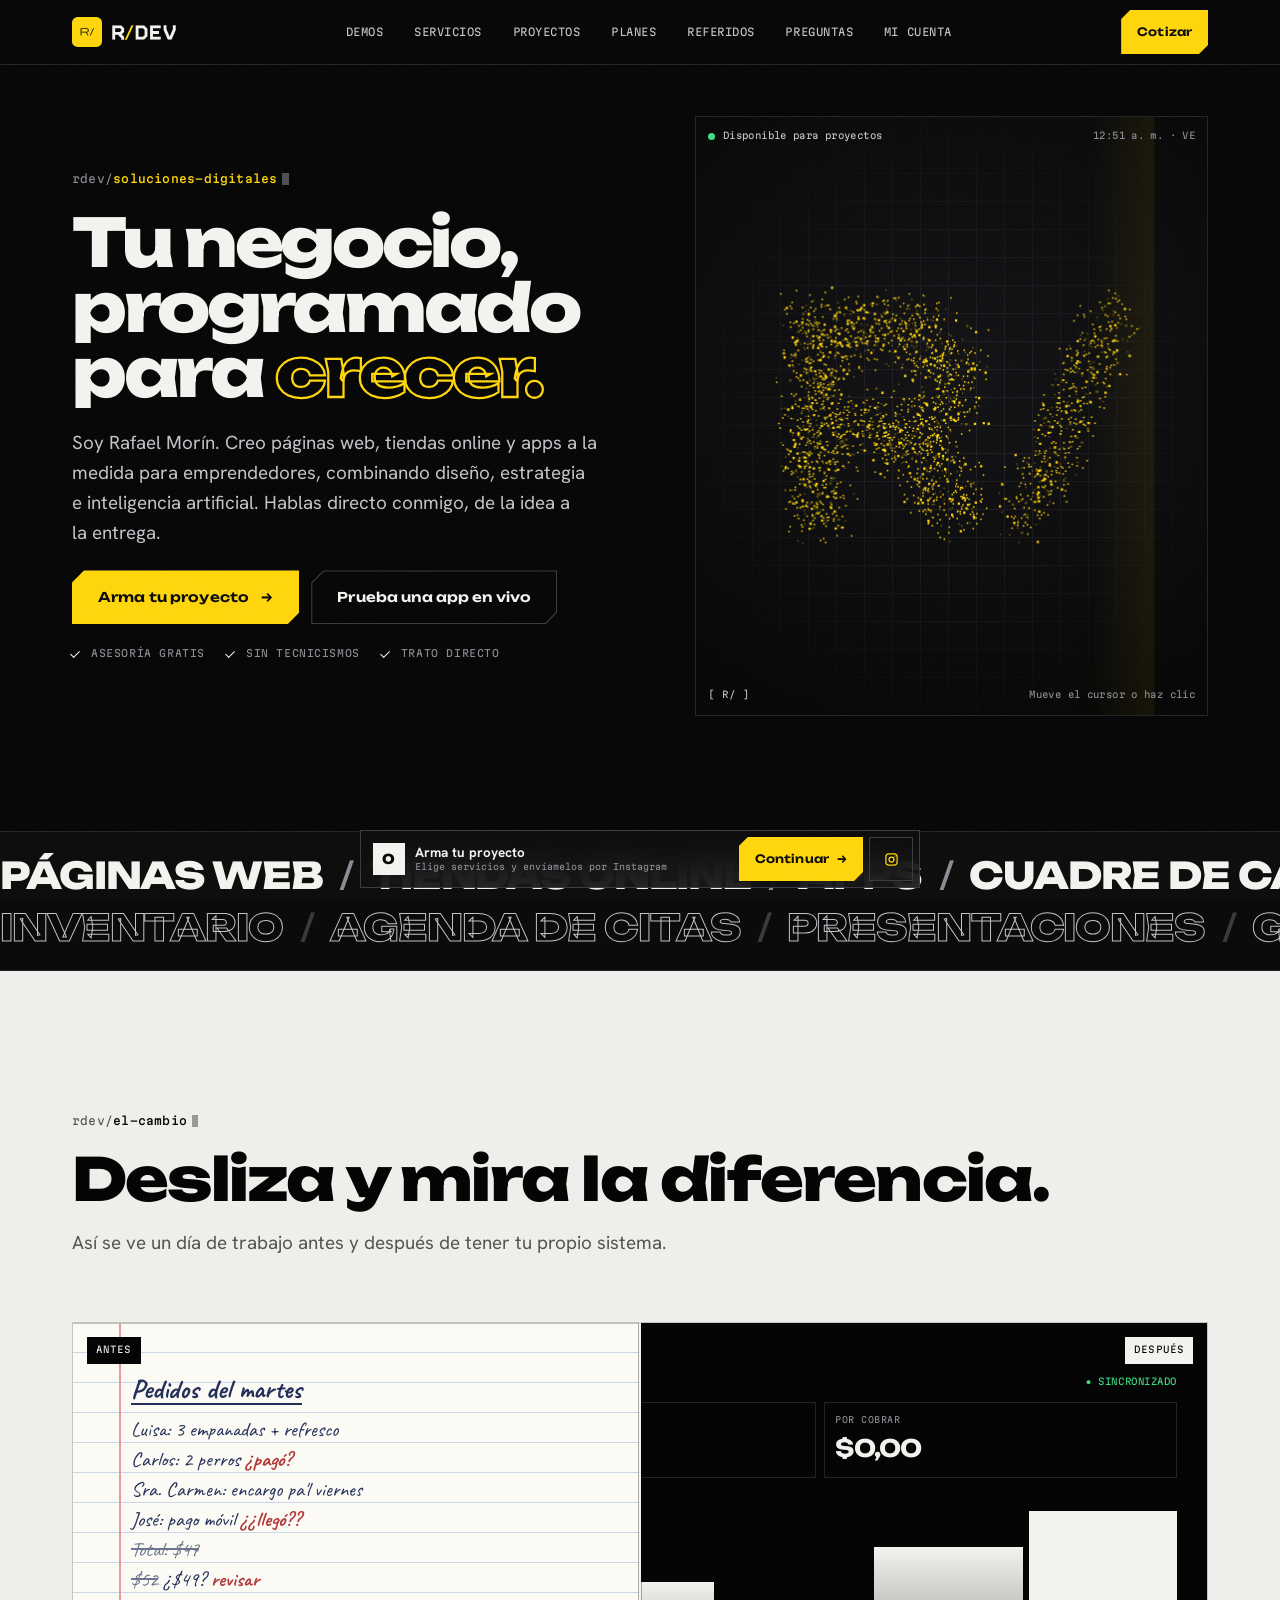
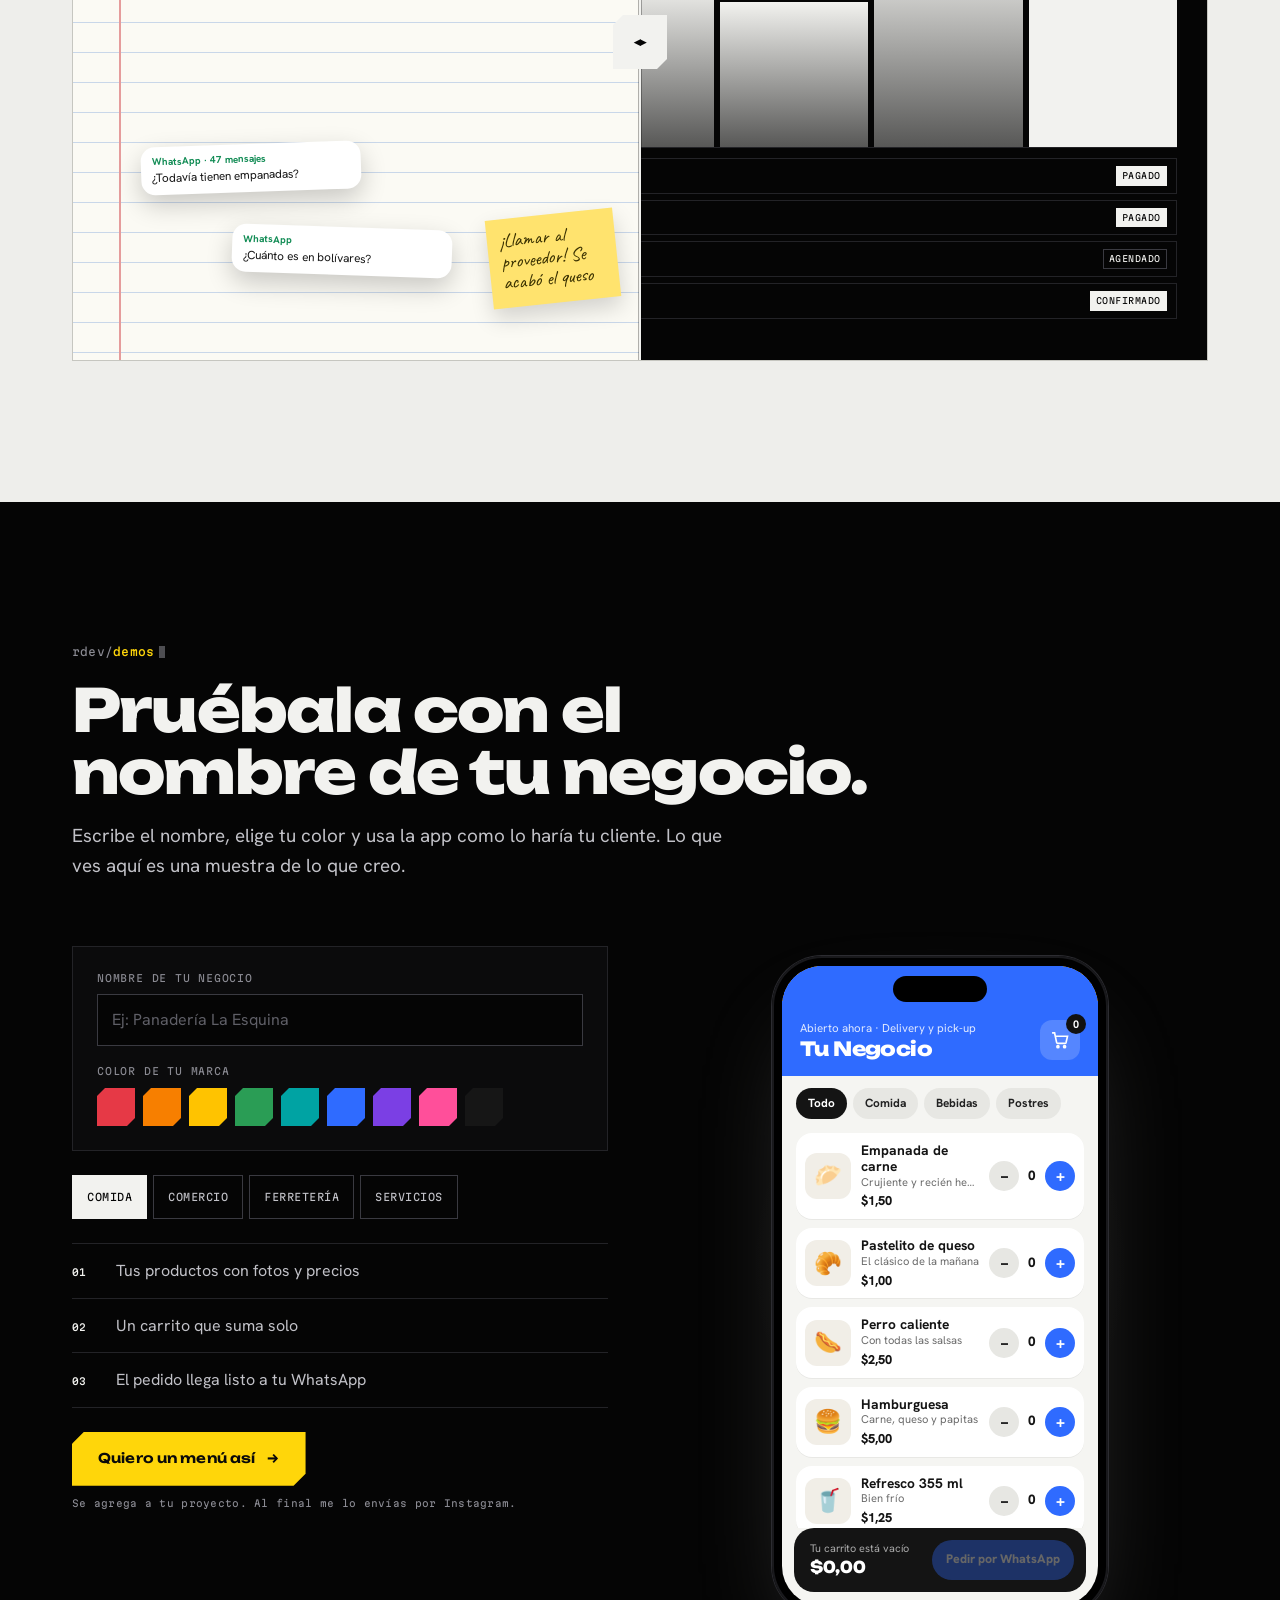
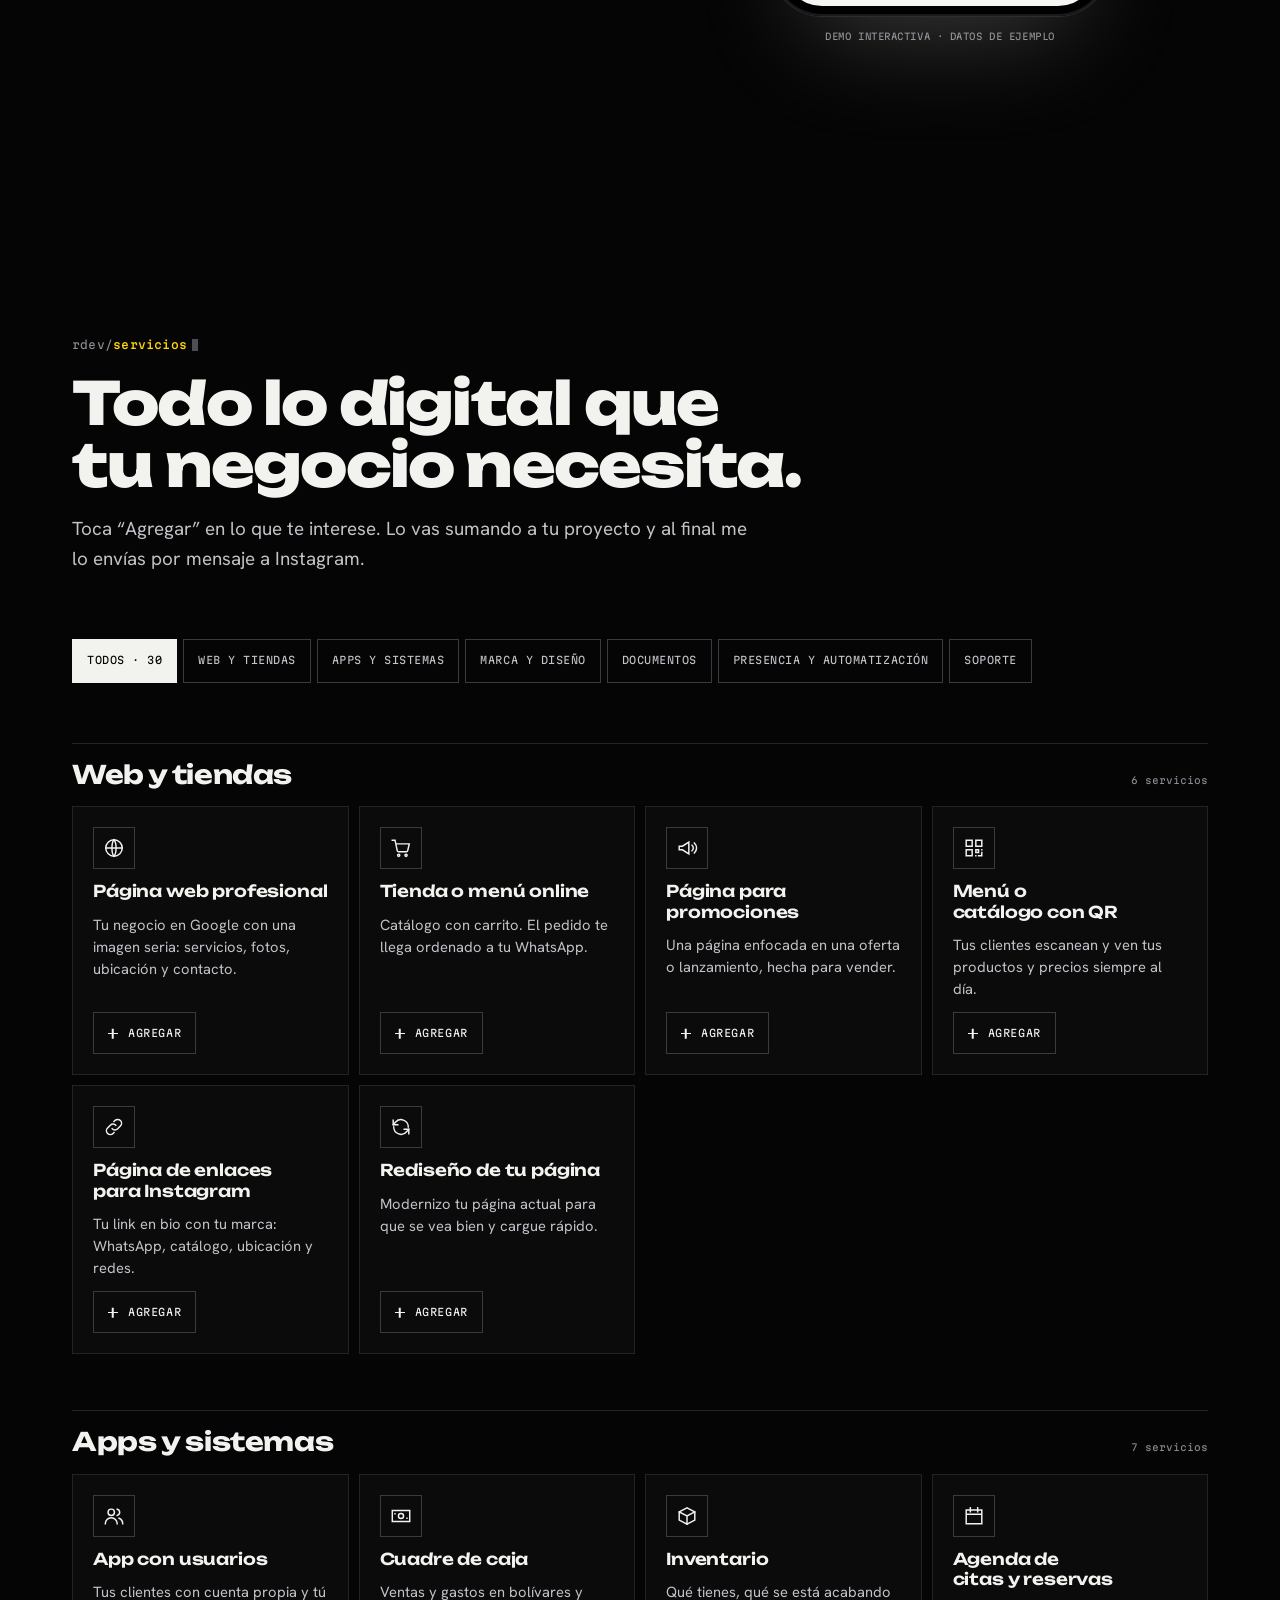
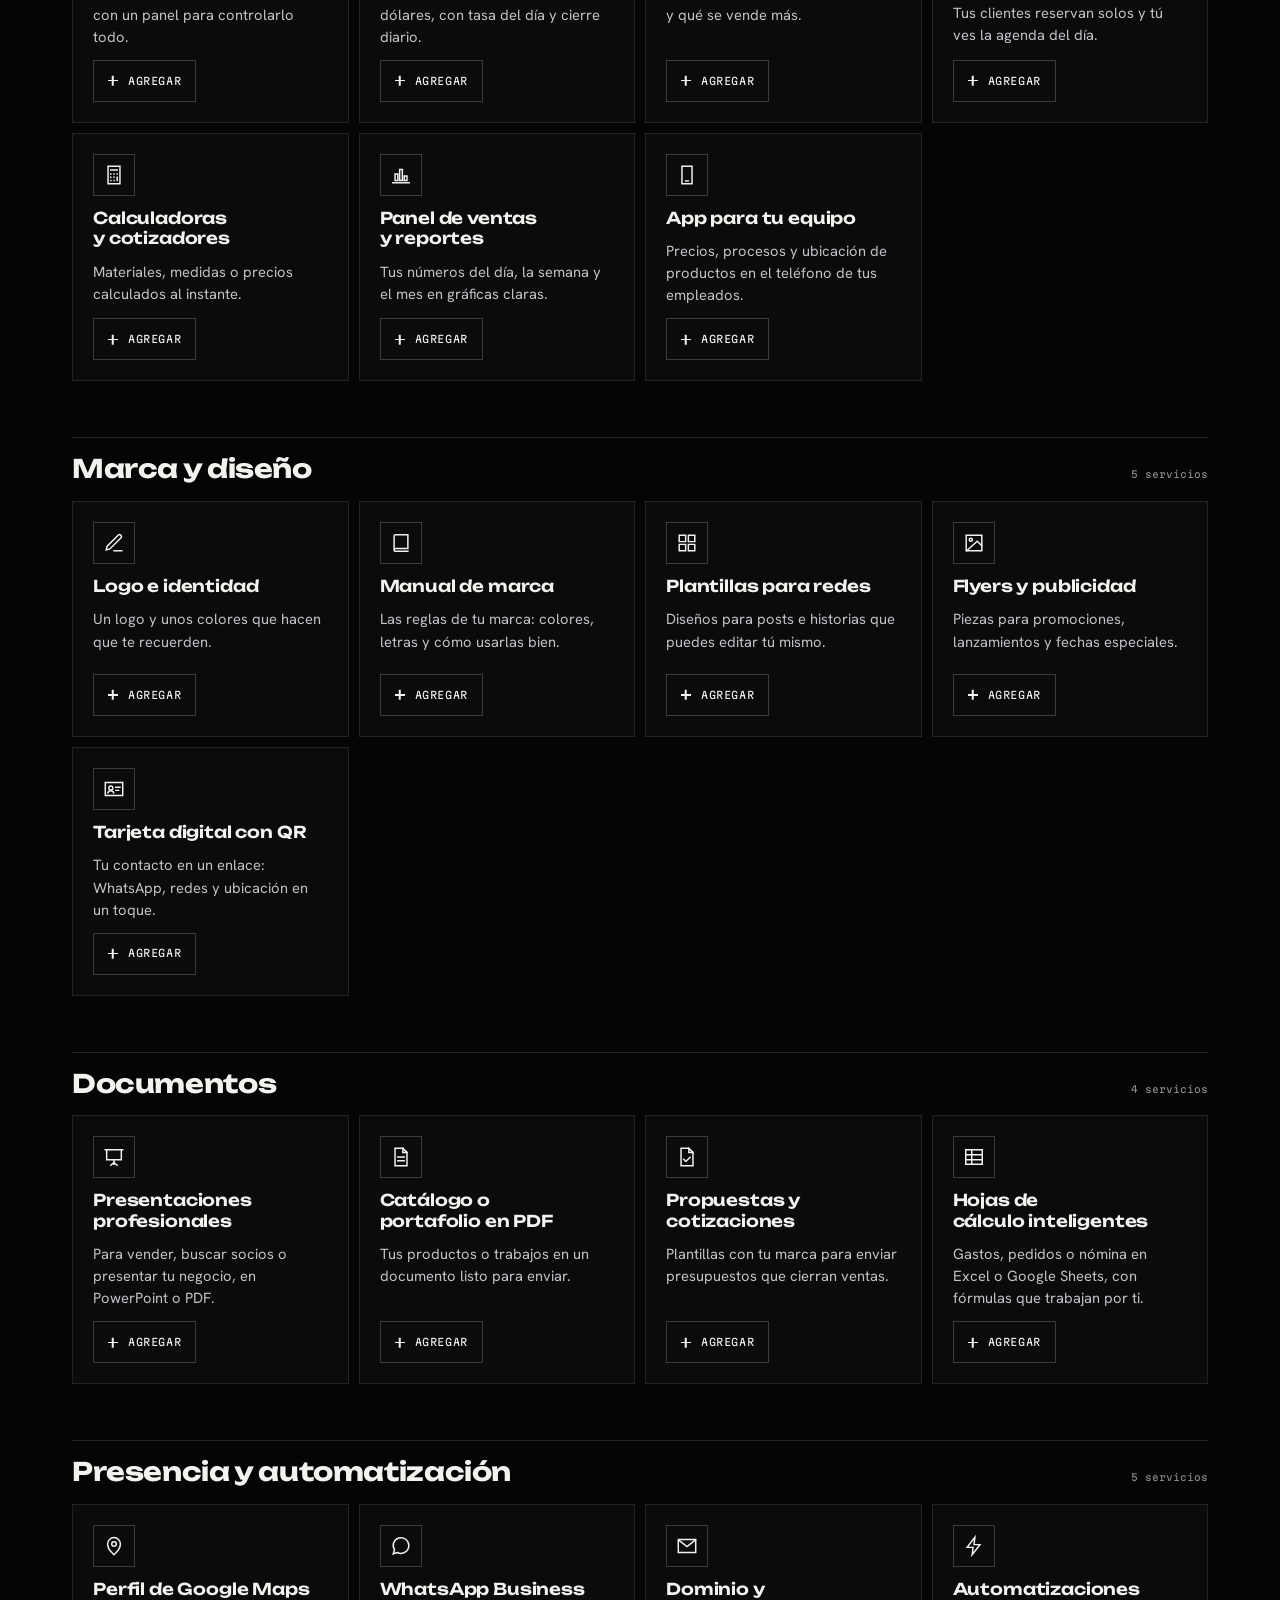
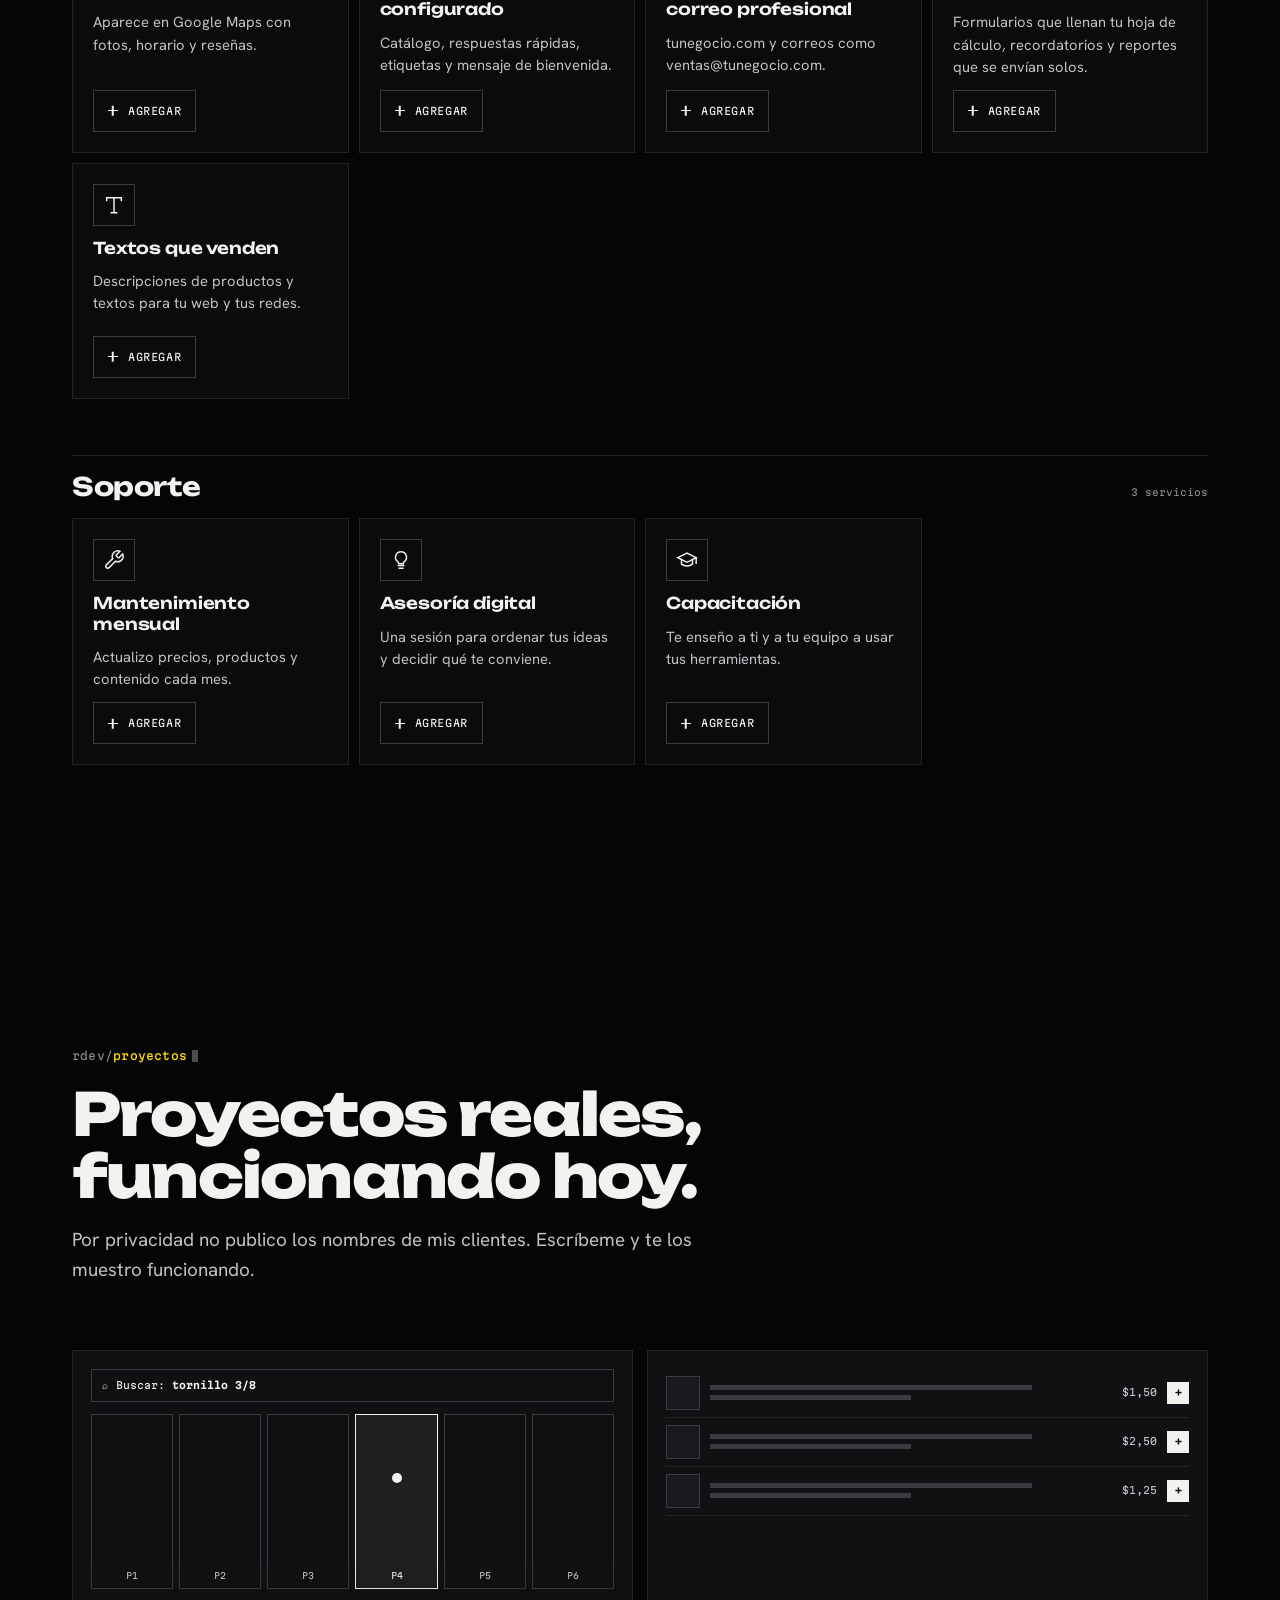
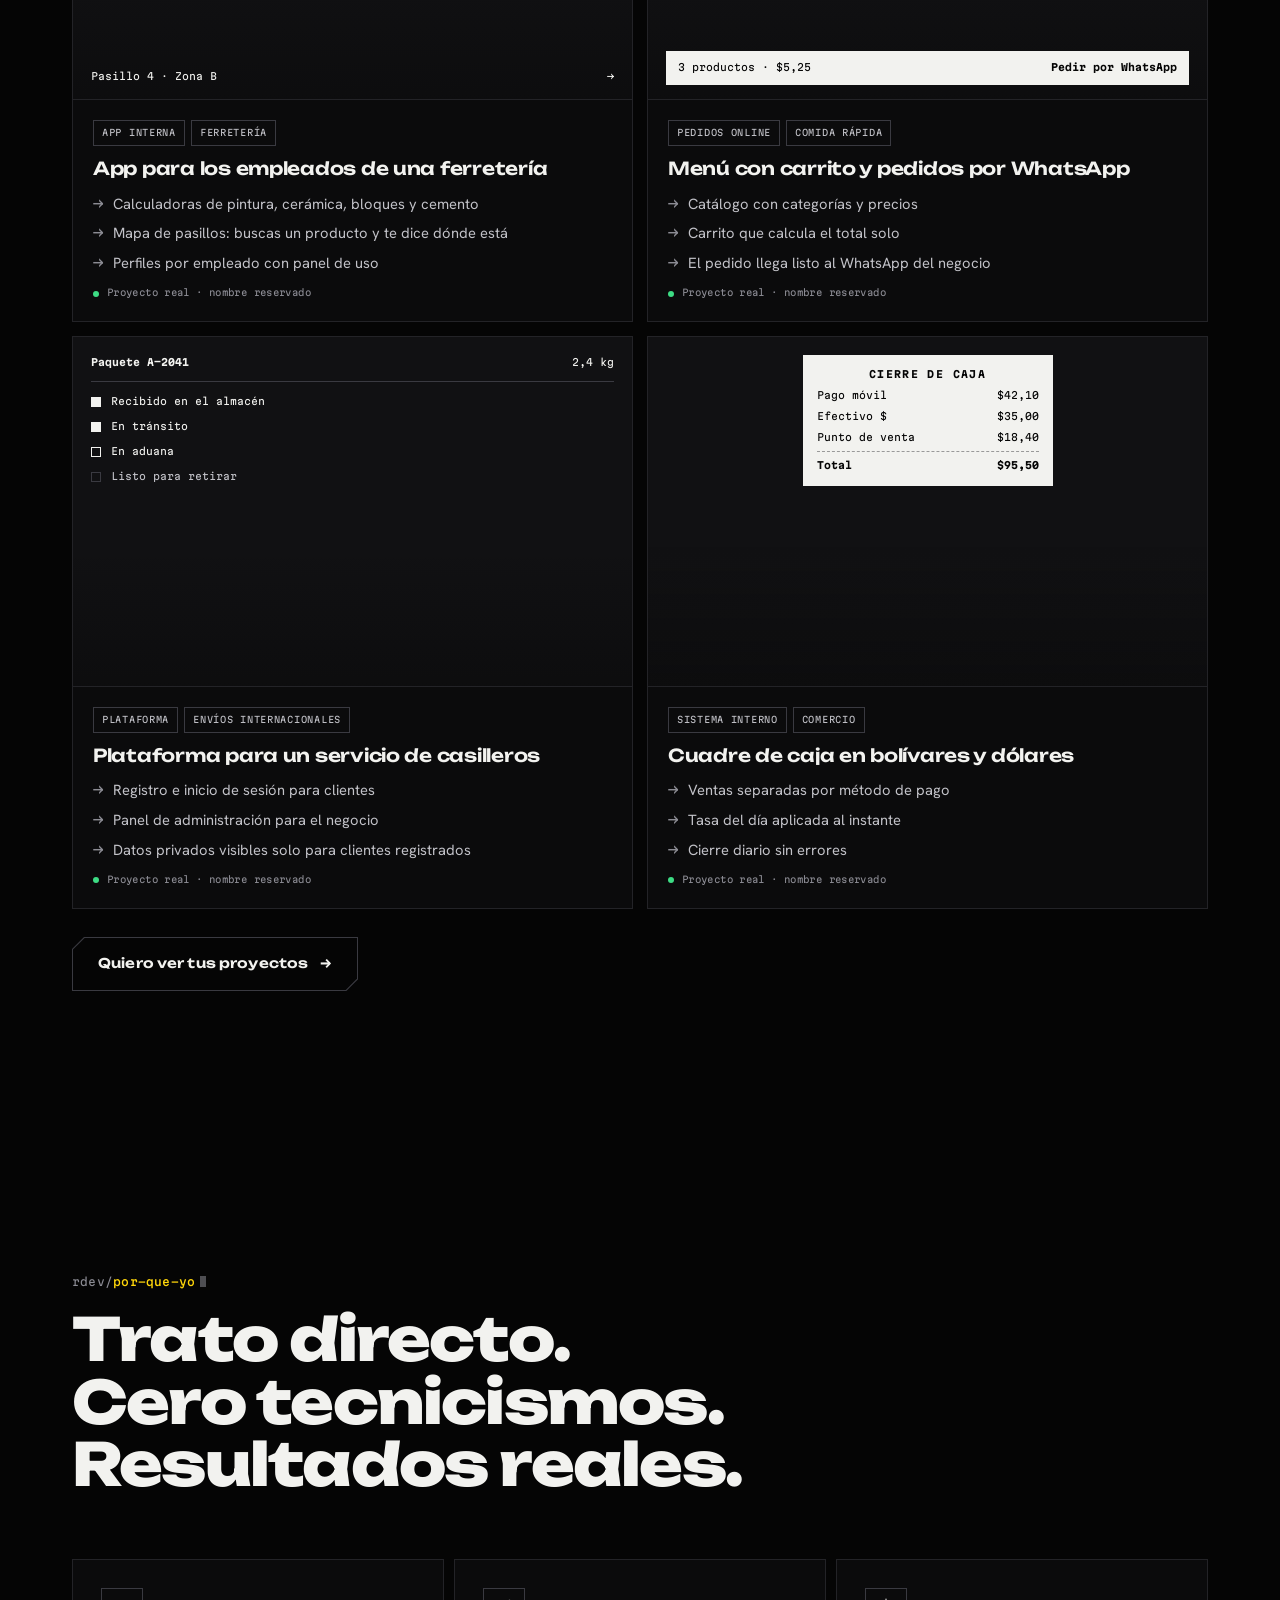
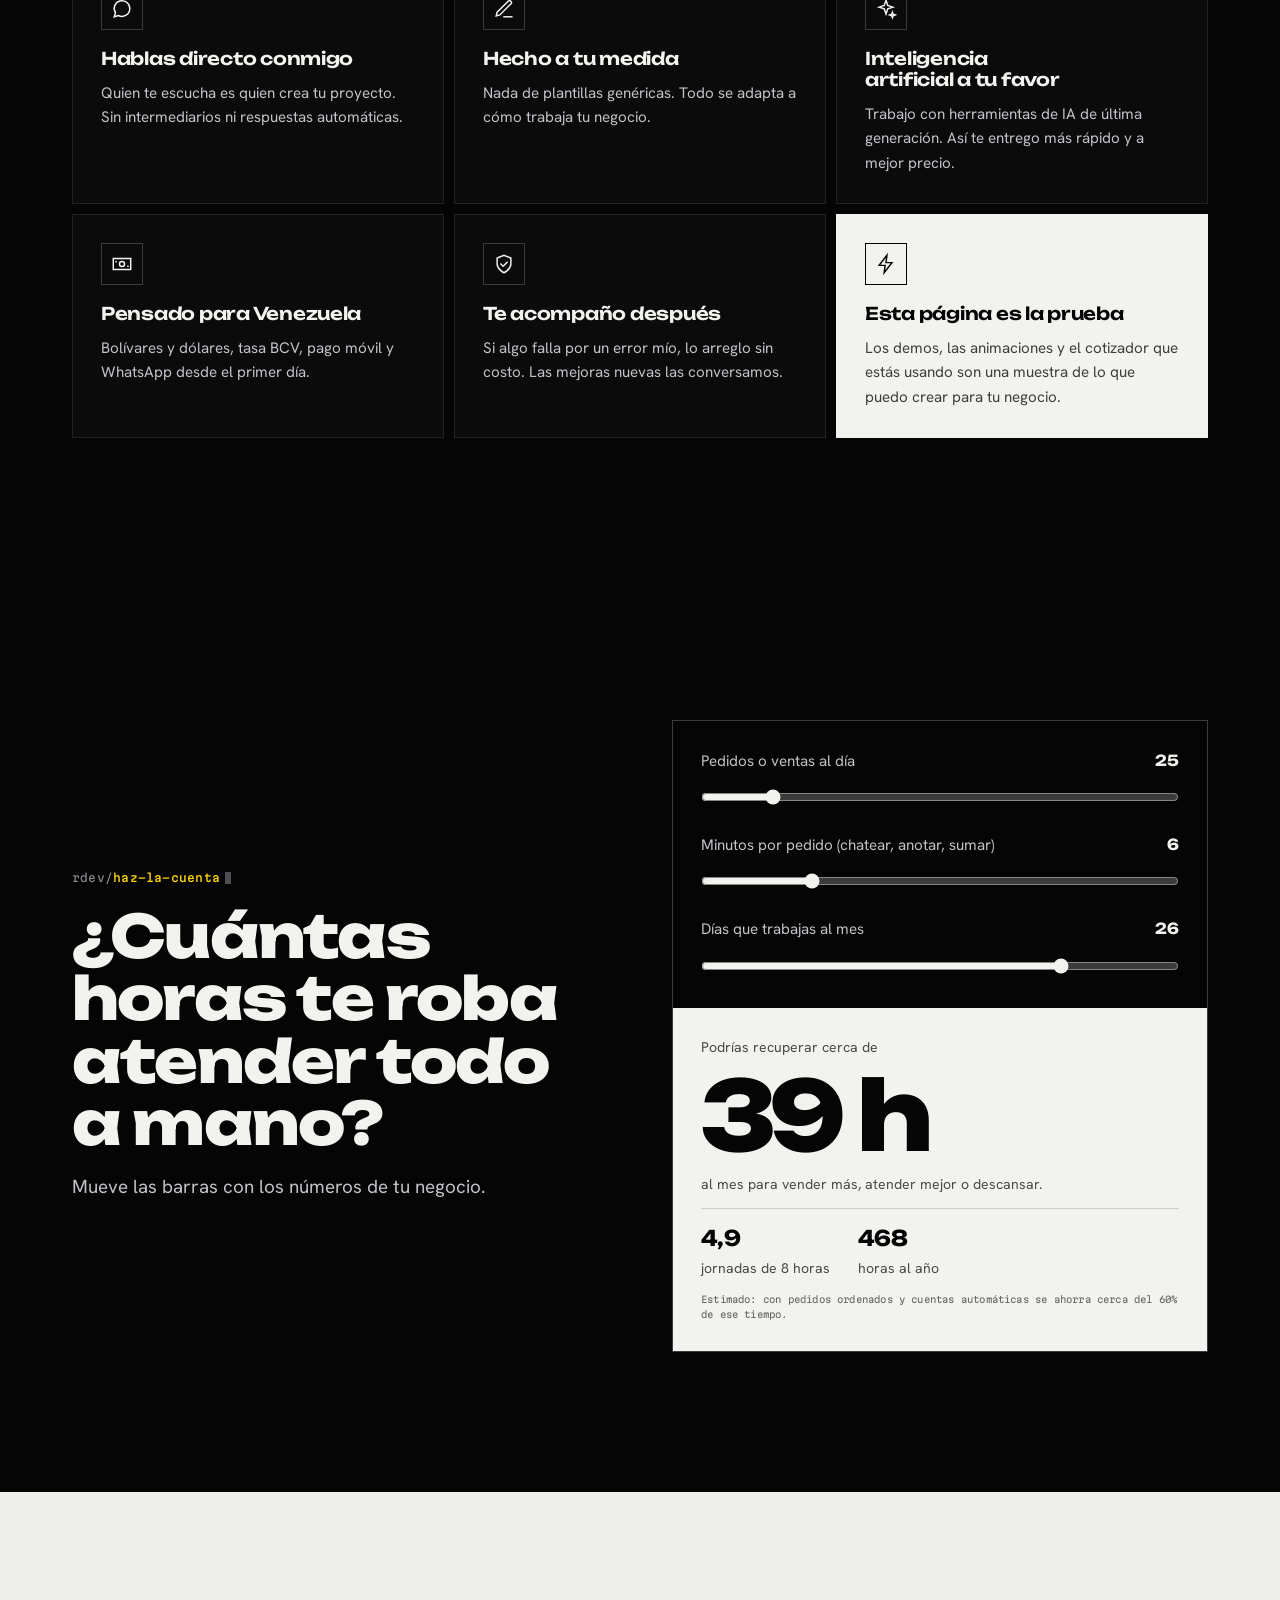
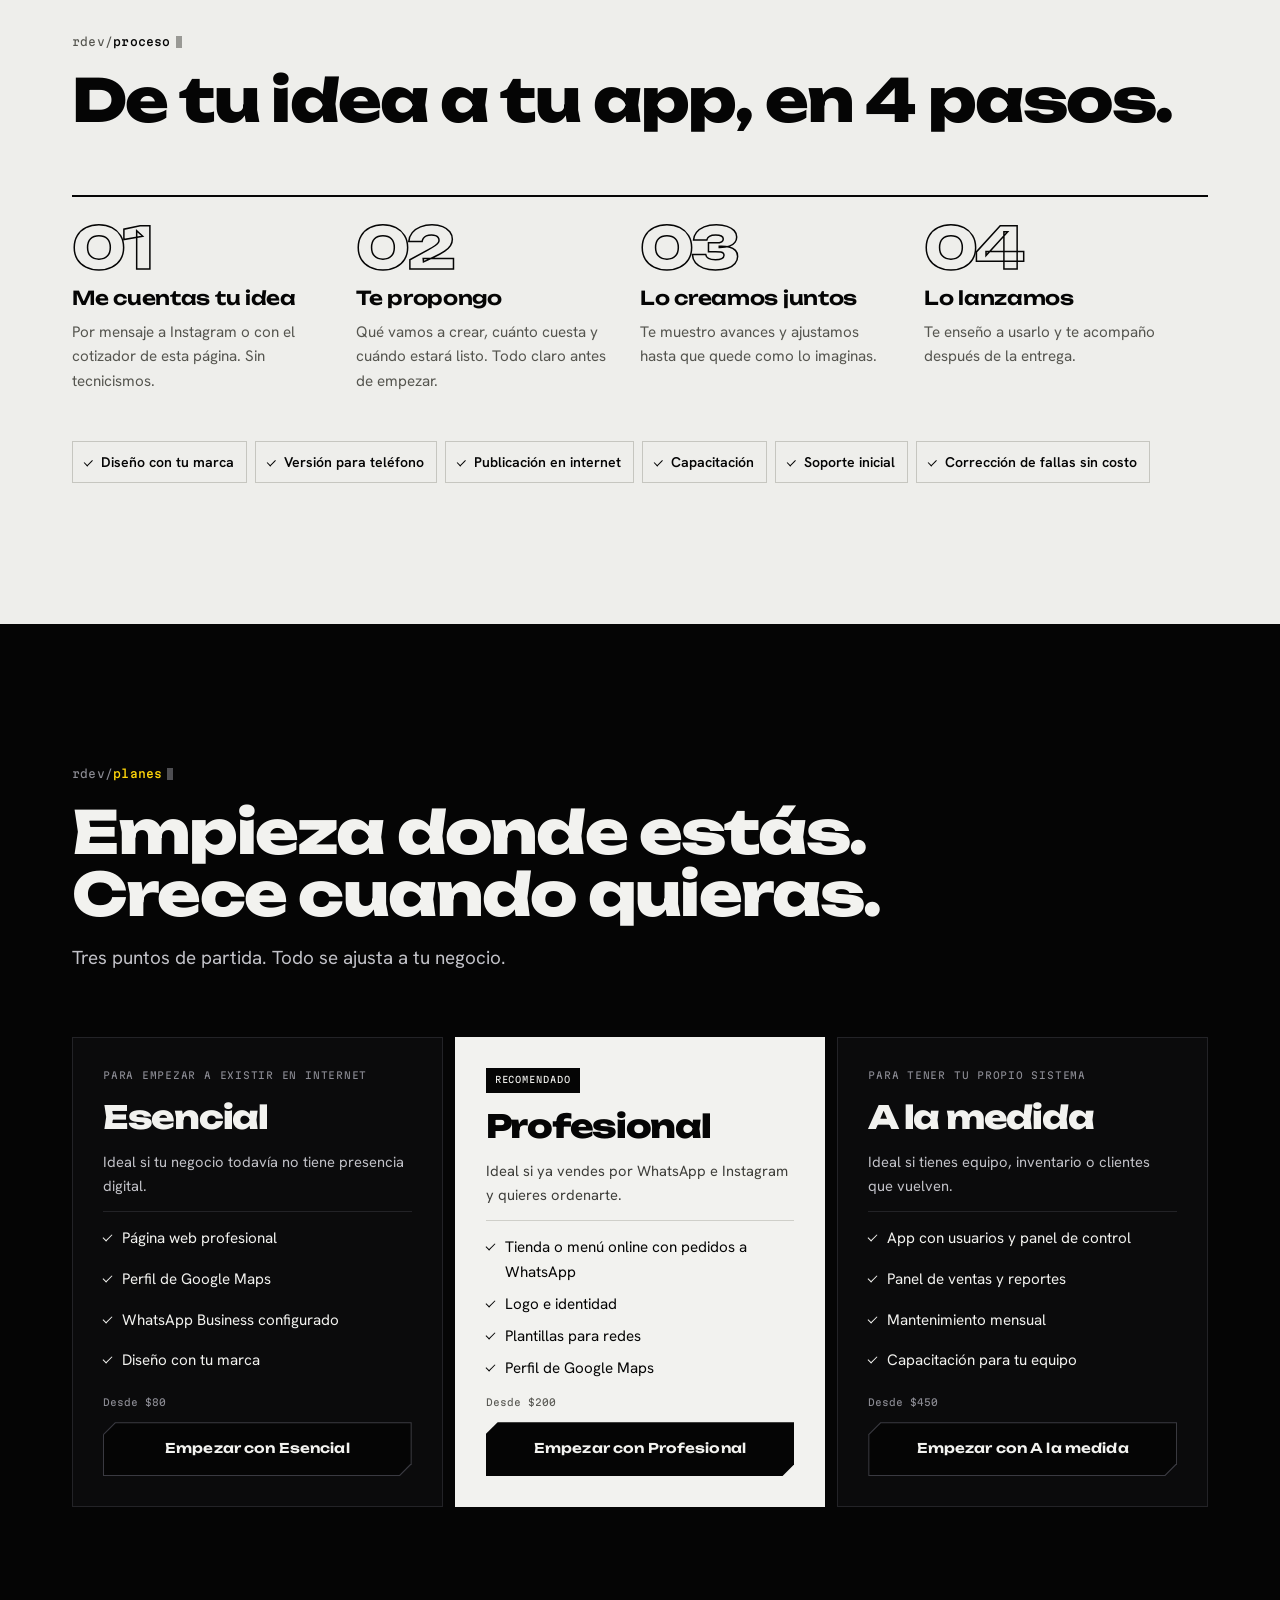
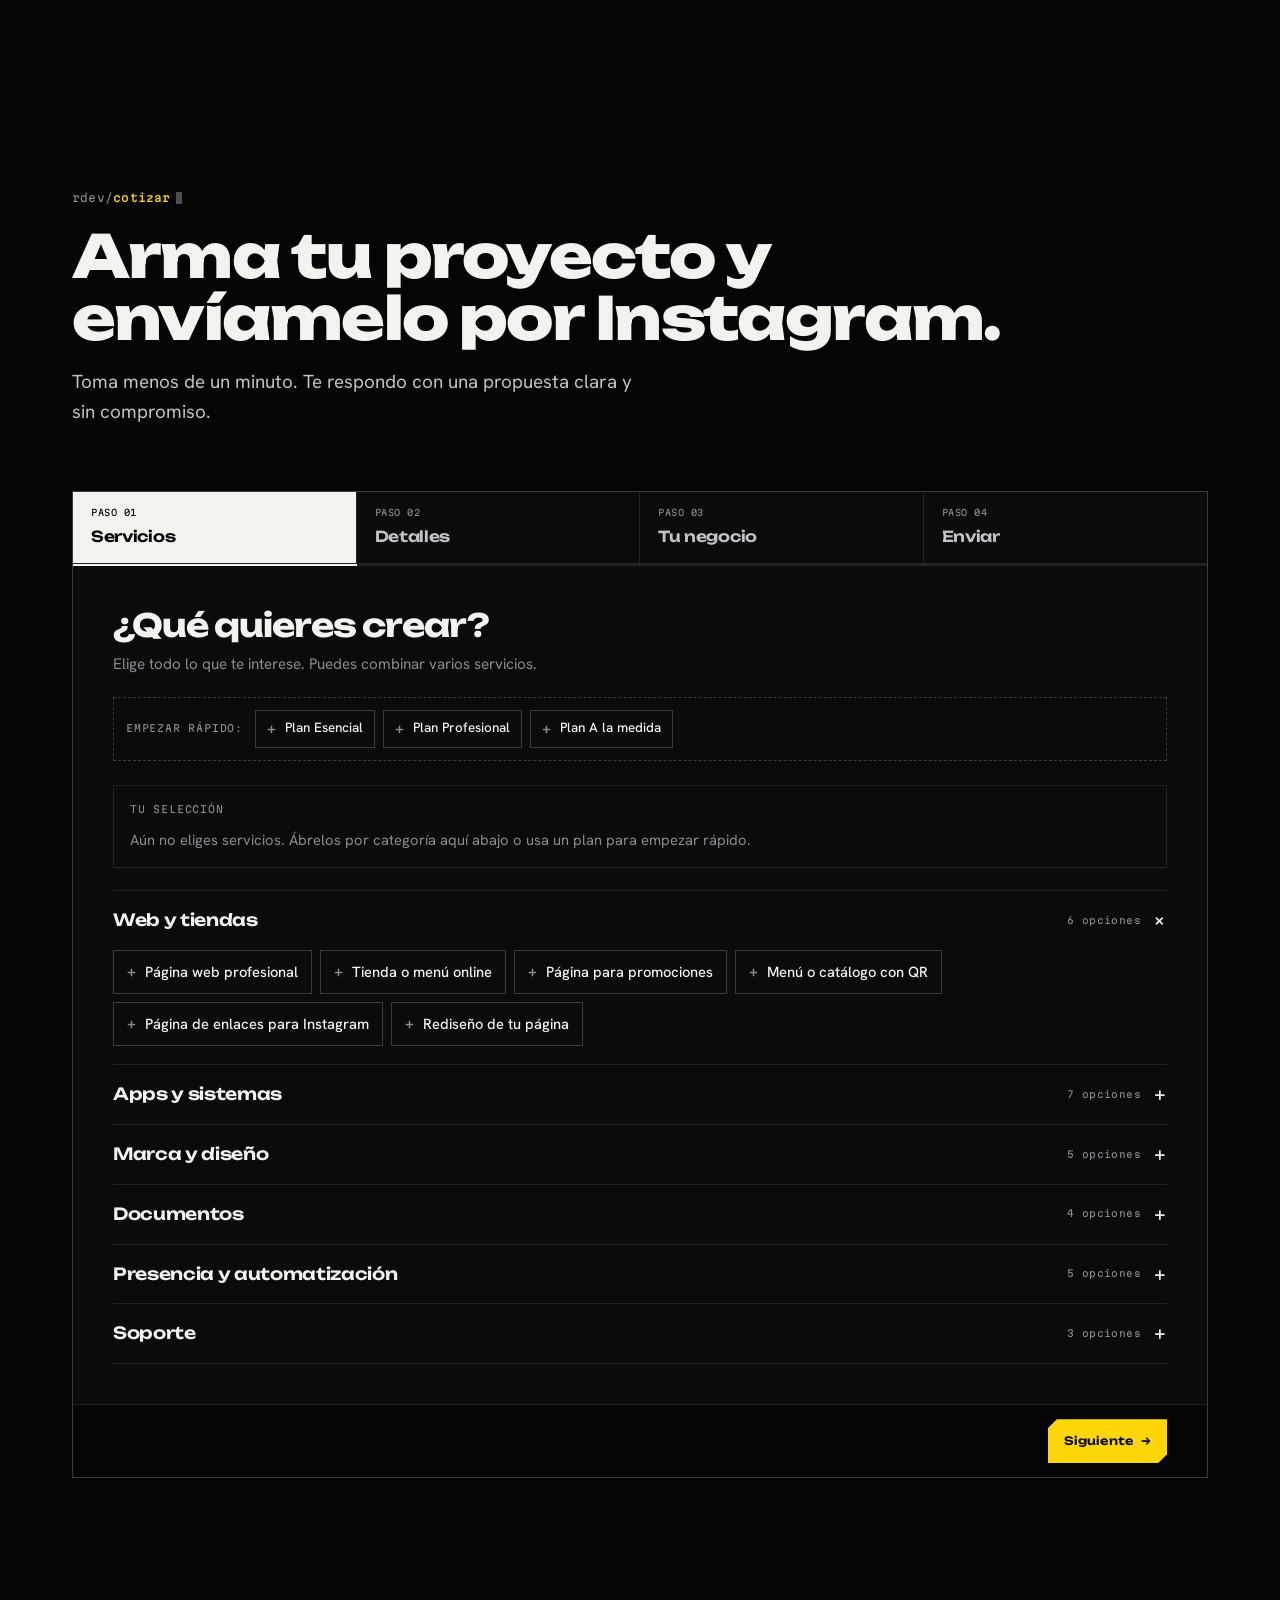
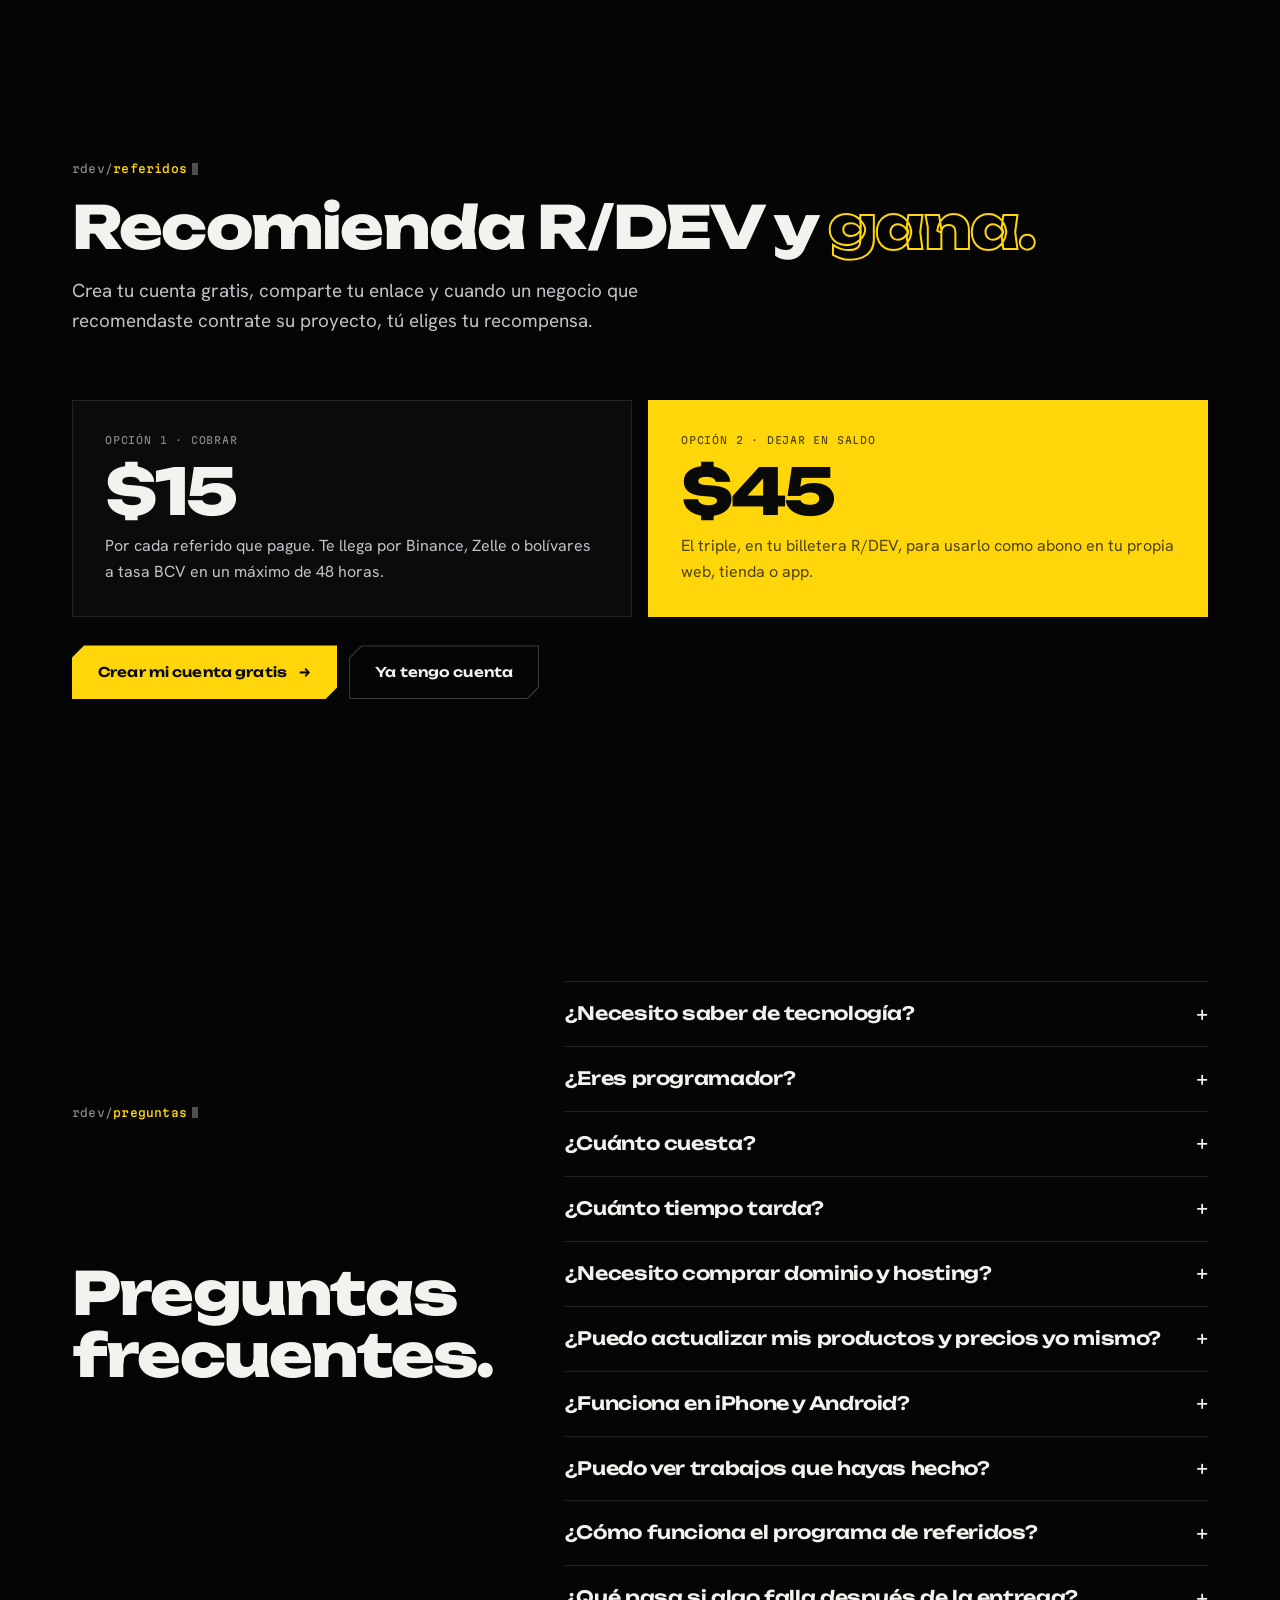
==== commit 64a648ae: "Quita el número de WhatsApp de la web y usa mensajes de Instagram Todos los enlaces de contacto abre" ====
--- a/index.html
+++ b/index.html
@@ -87,7 +87,7 @@
 .light .btn-ghost{--bg:var(--paper-rule);--fg:var(--ink)}
 .light .btn-ghost::before{background:var(--paper)}
 .light .btn-ghost:hover,.light .btn-ghost:focus-visible{--bg:var(--ink)}
-.wa-ic{width:24px;height:24px;flex:none;display:grid;place-items:center;border-radius:50%;background:var(--live);color:#03160B}
+.dm-ic{width:24px;height:24px;flex:none;display:grid;place-items:center;border-radius:50%;background:var(--volt-ink);color:var(--volt)}
 .linkish{background:none;border:0;padding:6px 0;color:var(--mute);font-family:var(--mono);font-size:.66rem;letter-spacing:.04em;text-decoration:underline;text-underline-offset:3px;cursor:pointer;justify-self:start}
 
 /* ---------- chrome ---------- */
@@ -568,8 +568,8 @@
 .dock-text{display:grid;min-width:0;line-height:1.25}
 .dock-text b{font-size:.84rem;white-space:nowrap;overflow:hidden;text-overflow:ellipsis}
 .dock-text span{font-family:var(--mono);font-size:.54rem;color:var(--mute);white-space:nowrap;overflow:hidden;text-overflow:ellipsis}
-.dock-wa{flex:none;width:44px;height:44px;display:grid;place-items:center;border:1px solid var(--rule-2);color:var(--live)}
-.dock-wa:hover{border-color:var(--live)}
+.dock-dm{flex:none;width:44px;height:44px;display:grid;place-items:center;border:1px solid var(--rule-2);color:var(--volt)}
+.dock-dm:hover{border-color:var(--volt)}
 @media(max-width:380px){.dock .btn-sm{padding:0 12px}.dock .btn-sm .arr{display:none}}
 .toast{position:fixed;left:50%;bottom:calc(86px + env(safe-area-inset-bottom,0px));z-index:56;max-width:calc(100% - 32px);padding:12px 16px;background:var(--chalk);color:var(--ink);font-size:.88rem;font-weight:600;transform:translate(-50%,16px);opacity:0;pointer-events:none;transition:opacity .3s,transform .3s var(--ease)}
 .toast.show{opacity:1;transform:translate(-50%,0)}
@@ -605,8 +605,8 @@
     <a href="cuenta.html?modo=entrar">Mi cuenta <small>rdev/cuenta</small></a>
   </nav>
   <div class="menu-foot">
-    <span class="label">WhatsApp · +58 422-684-3422 · IG @rdev.lab</span>
-    <a class="btn" data-wa="quick" href="https://wa.me/584226843422" target="_blank" rel="noopener"><span class="wa-ic"><svg viewBox="0 0 24 24" width="15" height="15" fill="none" stroke="currentColor" stroke-width="2" stroke-linejoin="round" aria-hidden="true"><path d="M20.5 11.6a8.5 8.5 0 0 1-12.6 7.4L3.5 20.5l1.5-4.3a8.5 8.5 0 1 1 15.5-4.6z"/><path d="M9 8.3c0 3.6 3 6.6 6.6 6.6" stroke-linecap="round"/></svg></span>Escríbeme</a>
+    <span class="label">Instagram · @rdev.lab</span>
+    <a class="btn" data-wa="quick" href="https://ig.me/m/rdev.lab" target="_blank" rel="noopener"><span class="dm-ic"><svg viewBox="0 0 24 24" width="15" height="15" fill="none" stroke="currentColor" stroke-width="2" aria-hidden="true"><rect x="3" y="3" width="18" height="18" rx="5"/><circle cx="12" cy="12" r="4"/><circle cx="17.5" cy="6.5" r="1" fill="currentColor" stroke="none"/></svg></span>Escríbeme</a>
   </div>
 </div>
 
@@ -717,7 +717,7 @@
       <div class="feats d-feats" id="demoFeats"></div>
       <div class="d-cta">
         <button class="btn magnet" id="demoWant" type="button"><span id="demoWantT">Quiero un menú así</span> <span class="arr">→</span></button>
-        <span class="note">Se agrega a tu proyecto. Al final me lo envías por WhatsApp.</span>
+        <span class="note">Se agrega a tu proyecto. Al final me lo envías por Instagram.</span>
       </div>
     </div>
   </div>
@@ -729,7 +729,7 @@
     <div class="head">
       <span class="path">rdev/<b>servicios</b></span>
       <h2>Todo lo digital que tu negocio necesita.</h2>
-      <p class="lead">Toca “Agregar” en lo que te interese. Lo vas sumando a tu proyecto y al final me lo envías por WhatsApp con un solo toque.</p>
+      <p class="lead">Toca “Agregar” en lo que te interese. Lo vas sumando a tu proyecto y al final me lo envías por mensaje a Instagram.</p>
     </div>
     <div class="filters" id="filters" role="group" aria-label="Filtrar servicios"></div>
     <div id="catalog"></div>
@@ -797,7 +797,7 @@
       </article>
     </div>
     <div class="proj-cta">
-      <a class="btn btn-ghost magnet" id="seeWork" target="_blank" rel="noopener" href="https://wa.me/584226843422">Quiero ver tus proyectos <span class="arr">→</span></a>
+      <a class="btn btn-ghost magnet" id="seeWork" target="_blank" rel="noopener" href="https://ig.me/m/rdev.lab">Quiero ver tus proyectos <span class="arr">→</span></a>
     </div>
   </div>
 </section>
@@ -853,7 +853,7 @@
       <h2>De tu idea a tu app, en 4 pasos.</h2>
     </div>
     <ol class="steps">
-      <li class="step"><span class="num">01</span><h3>Me cuentas tu idea</h3><p>Por WhatsApp o con el cotizador de esta página. Sin tecnicismos.</p></li>
+      <li class="step"><span class="num">01</span><h3>Me cuentas tu idea</h3><p>Por mensaje a Instagram o con el cotizador de esta página. Sin tecnicismos.</p></li>
       <li class="step"><span class="num">02</span><h3>Te propongo</h3><p>Qué vamos a crear, cuánto cuesta y cuándo estará listo. Todo claro antes de empezar.</p></li>
       <li class="step"><span class="num">03</span><h3>Lo creamos juntos</h3><p>Te muestro avances y ajustamos hasta que quede como lo imaginas.</p></li>
       <li class="step"><span class="num">04</span><h3>Lo lanzamos</h3><p>Te enseño a usarlo y te acompaño después de la entrega.</p></li>
@@ -901,7 +901,7 @@
   <div class="wrap">
     <div class="head">
       <span class="path">rdev/<b>cotizar</b></span>
-      <h2>Arma tu proyecto y envíamelo por WhatsApp.</h2>
+      <h2>Arma tu proyecto y envíamelo por Instagram.</h2>
       <p class="lead">Toma menos de un minuto. Te respondo con una propuesta clara y sin compromiso.</p>
     </div>
     <div class="builder" id="builder">
@@ -951,8 +951,8 @@
             <div class="ticket" id="ticket"></div>
             <div class="b4-side">
               <h3>Todo listo.</h3>
-              <p class="hint">Al tocar el botón se abre WhatsApp con tu solicitud escrita. Solo tienes que enviarla.</p>
-              <a class="btn" id="sendWA" href="https://wa.me/584226843422" target="_blank" rel="noopener"><span class="wa-ic"><svg viewBox="0 0 24 24" width="15" height="15" fill="none" stroke="currentColor" stroke-width="2" stroke-linejoin="round" aria-hidden="true"><path d="M20.5 11.6a8.5 8.5 0 0 1-12.6 7.4L3.5 20.5l1.5-4.3a8.5 8.5 0 1 1 15.5-4.6z"/><path d="M9 8.3c0 3.6 3 6.6 6.6 6.6" stroke-linecap="round"/></svg></span>Enviar por WhatsApp</a>
+              <p class="hint">Al tocar el botón copiamos tu solicitud y se abre el chat de @rdev.lab en Instagram. Solo tienes que pegarla y enviarla.</p>
+              <a class="btn" id="sendWA" href="https://ig.me/m/rdev.lab" target="_blank" rel="noopener"><span class="dm-ic"><svg viewBox="0 0 24 24" width="15" height="15" fill="none" stroke="currentColor" stroke-width="2" aria-hidden="true"><rect x="3" y="3" width="18" height="18" rx="5"/><circle cx="12" cy="12" r="4"/><circle cx="17.5" cy="6.5" r="1" fill="currentColor" stroke="none"/></svg></span>Enviar por Instagram</a>
               <button class="btn btn-ghost btn-sm" id="copyMsg" type="button">Copiar resumen</button>
               <label class="sr" for="copyArea">Resumen del proyecto</label>
               <textarea class="input" id="copyArea" readonly hidden></textarea>
@@ -1004,7 +1004,7 @@
       <details><summary>¿Necesito comprar dominio y hosting?</summary><p>No es obligatorio para empezar. Te explico las opciones, incluso gratuitas, y si quieres tu propio .com te ayudo a configurarlo.</p></details>
       <details><summary>¿Puedo actualizar mis productos y precios yo mismo?</summary><p>Sí, si incluimos un panel de administración. Si prefieres no hacerlo tú, yo me encargo con el plan de mantenimiento.</p></details>
       <details><summary>¿Funciona en iPhone y Android?</summary><p>Sí. Funciona en cualquier teléfono y computadora, y se puede instalar en la pantalla de inicio como una app, sin pasar por las tiendas de aplicaciones.</p></details>
-      <details><summary>¿Puedo ver trabajos que hayas hecho?</summary><p>Claro. Por privacidad no publico los nombres de mis clientes, pero te muestro los proyectos funcionando por WhatsApp.</p></details>
+      <details><summary>¿Puedo ver trabajos que hayas hecho?</summary><p>Claro. Por privacidad no publico los nombres de mis clientes, pero te muestro los proyectos funcionando por mensaje privado en Instagram.</p></details>
       <details><summary>¿Cómo funciona el programa de referidos?</summary><p>Creas tu cuenta en «Mi cuenta», compartes tu enlace y, cuando alguien que llegó por ti paga su proyecto, eliges: cobrar la recompensa (Binance, Zelle o bolívares, en máximo 48 horas) o dejar el triple como saldo para tus propios proyectos con R/DEV.</p></details>
       <details><summary>¿Qué pasa si algo falla después de la entrega?</summary><p>Si algo falla por un error mío, lo arreglo sin costo. Los cambios nuevos o las mejoras los conversamos aparte.</p></details>
     </div>
@@ -1016,12 +1016,11 @@
   <div class="wrap">
     <span class="path">rdev/<b>contacto</b></span>
     <h2 class="big">¿Hablamos de tu <span class="stroke">proyecto?</span></h2>
-    <p class="lead">Escríbeme por WhatsApp. La asesoría inicial es gratis y sin compromiso.</p>
+    <p class="lead">Escríbeme por mensaje directo a @rdev.lab en Instagram. La asesoría inicial es gratis y sin compromiso.</p>
     <div class="cta-row">
       <a class="btn magnet" href="#cotizar">Arma tu proyecto <span class="arr">→</span></a>
-      <a class="btn btn-ghost magnet" data-wa="quick" target="_blank" rel="noopener" href="https://wa.me/584226843422">Escríbeme directo</a>
-    </div>
-    <div class="num-row"><span class="label">WhatsApp</span><strong>+58 422-684-3422</strong><button class="copy" type="button" data-copy="+584226843422">Copiar número</button></div>
+      <a class="btn btn-ghost magnet" data-wa="quick" target="_blank" rel="noopener" href="https://ig.me/m/rdev.lab">Escríbeme directo</a>
+    </div>
     <div class="num-row ig-row"><span class="label">Instagram</span><a href="https://www.instagram.com/rdev.lab/" target="_blank" rel="noopener"><strong>@rdev.lab</strong></a></div>
   </div>
 </section>
@@ -1031,15 +1030,15 @@
 <footer class="foot">
   <div class="wrap">
     <div class="foot-mark"><svg role="img" aria-label="R/DEV" viewBox="-2 -2 446 104" xmlns="http://www.w3.org/2000/svg"><defs><clipPath id="rdBandF"><rect x="-80" y="0" width="400" height="100"/></clipPath><mask id="rdBandFM0" maskUnits="userSpaceOnUse" x="-40" y="-40" width="200" height="180"><g fill="none" stroke-linejoin="miter" stroke-miterlimit="8" stroke="#fff" stroke-width="20"><path d="M10,10 V90 H54 L72,72 V28 L54,10 Z"/></g><g fill="none" stroke-linejoin="miter" stroke-miterlimit="8" stroke="#000" stroke-width="10"><path d="M10,10 V90 H54 L72,72 V28 L54,10 Z"/></g></mask><mask id="rdBandFM1" maskUnits="userSpaceOnUse" x="-40" y="-40" width="200" height="180"><g fill="none" stroke-linejoin="miter" stroke-miterlimit="8" stroke="#fff" stroke-width="20"><path d="M74,10 H10 V90 H74"/><path d="M10,50 H62"/></g><g fill="none" stroke-linejoin="miter" stroke-miterlimit="8" stroke="#000" stroke-width="10"><path d="M74,10 H10 V90 H74"/><path d="M10,50 H62"/></g></mask><mask id="rdBandFM2" maskUnits="userSpaceOnUse" x="-40" y="-40" width="200" height="180"><g fill="none" stroke-linejoin="miter" stroke-miterlimit="8" stroke="#fff" stroke-width="20"><path d="M10,-20 V30 L36,90 H48 L74,30 V-20"/></g><g fill="none" stroke-linejoin="miter" stroke-miterlimit="8" stroke="#000" stroke-width="10"><path d="M10,-20 V30 L36,90 H48 L74,30 V-20"/></g></mask></defs><g transform="translate(0,0)" clip-path="url(#rdBandF)"><g fill="none" stroke-linejoin="miter" stroke-miterlimit="8" stroke="currentColor" stroke-width="20"><path d="M10,100 V10 H58 L72,24 V42 L58,56 H10"/><path d="M44,56 L72,84 V120"/></g></g><g transform="translate(94,0)" clip-path="url(#rdBandF)"><g fill="none" stroke-linejoin="miter" stroke-miterlimit="8" stroke="var(--volt)" stroke-width="13"><path d="M-9.2,120 L55.2,-20"/></g></g><g transform="translate(162,0)" clip-path="url(#rdBandF)"><rect x="-40" y="-40" width="200" height="180" fill="currentColor" mask="url(#rdBandFM0)"/></g><g transform="translate(262,0)" clip-path="url(#rdBandF)"><rect x="-40" y="-40" width="200" height="180" fill="currentColor" mask="url(#rdBandFM1)"/></g><g transform="translate(356,0)" clip-path="url(#rdBandF)"><rect x="-40" y="-40" width="200" height="180" fill="currentColor" mask="url(#rdBandFM2)"/></g></svg></div>
-    <div class="foot-links"><a href="https://www.instagram.com/rdev.lab/" target="_blank" rel="noopener">Instagram @rdev.lab</a><a href="https://wa.me/584226843422" data-wa="quick" target="_blank" rel="noopener">WhatsApp</a><a href="#cotizar">Cotizar</a><a href="#referidos">Gana recomendando</a><a href="cuenta.html?modo=entrar">Mi cuenta</a></div>
+    <div class="foot-links"><a href="https://www.instagram.com/rdev.lab/" target="_blank" rel="noopener">Instagram @rdev.lab</a><a href="https://ig.me/m/rdev.lab" data-wa="quick" target="_blank" rel="noopener">Mensaje directo</a><a href="#cotizar">Cotizar</a><a href="#referidos">Gana recomendando</a><a href="cuenta.html?modo=entrar">Mi cuenta</a></div>
     <div class="foot-row"><span>R/DEV · Rafael Morín · Soluciones digitales para negocios · Venezuela</span><span>© <span id="year">2026</span> · Diseñado y creado por Rafael Morín</span></div>
   </div>
 </footer>
 
 <div class="dock" id="dock">
-  <a class="dock-info" href="#cotizar"><span class="dock-count" id="dockCount">0</span><span class="dock-text"><b id="dockTitle">Arma tu proyecto</b><span id="dockSub">Elige servicios y envíamelos por WhatsApp</span></span></a>
+  <a class="dock-info" href="#cotizar"><span class="dock-count" id="dockCount">0</span><span class="dock-text"><b id="dockTitle">Arma tu proyecto</b><span id="dockSub">Elige servicios y envíamelos por Instagram</span></span></a>
   <a class="btn btn-sm" href="#cotizar">Continuar <span class="arr">→</span></a>
-  <a class="dock-wa" data-wa="quick" href="https://wa.me/584226843422" target="_blank" rel="noopener" aria-label="Escribir por WhatsApp"><svg viewBox="0 0 24 24" width="15" height="15" fill="none" stroke="currentColor" stroke-width="2" stroke-linejoin="round" aria-hidden="true"><path d="M20.5 11.6a8.5 8.5 0 0 1-12.6 7.4L3.5 20.5l1.5-4.3a8.5 8.5 0 1 1 15.5-4.6z"/><path d="M9 8.3c0 3.6 3 6.6 6.6 6.6" stroke-linecap="round"/></svg></a>
+  <a class="dock-dm" data-wa="quick" href="https://ig.me/m/rdev.lab" target="_blank" rel="noopener" aria-label="Escribir por Instagram"><svg viewBox="0 0 24 24" width="15" height="15" fill="none" stroke="currentColor" stroke-width="2" aria-hidden="true"><rect x="3" y="3" width="18" height="18" rx="5"/><circle cx="12" cy="12" r="4"/><circle cx="17.5" cy="6.5" r="1" fill="currentColor" stroke="none"/></svg></a>
 </div>
 <div class="toast" id="toast" role="status" aria-live="polite"></div>
 
@@ -1048,7 +1047,7 @@
 "use strict";
 const $ = (s, r = document) => r.querySelector(s);
 const $$ = (s, r = document) => Array.from(r.querySelectorAll(s));
-const WA = "584226843422";
+const DM = "https://ig.me/m/rdev.lab";
 const RM = matchMedia("(prefers-reduced-motion: reduce)").matches;
 const FINE = matchMedia("(hover: hover) and (pointer: fine)").matches;
 const store = {
@@ -1059,7 +1058,8 @@
 const nf1 = new Intl.NumberFormat("es-VE", { maximumFractionDigits: 1 });
 const usd = n => "$" + nf2.format(n);
 const esc = s => String(s).replace(/[&<>"']/g, c => ({ "&": "&amp;", "<": "&lt;", ">": "&gt;", '"': "&quot;", "'": "&#39;" }[c]));
-const waLink = t => "https://wa.me/" + WA + "?text=" + encodeURIComponent(t);
+// Instagram no permite precargar el texto: se guarda en data-msg y se copia al tocar el enlace
+const setDM = (a, t) => { a.href = DM; a.dataset.msg = t; };
 
 /* ---------------- data ---------------- */
 const ICON = {
@@ -1266,6 +1266,10 @@
     if (bd.dataset.jump) { go(1); $("#builder").scrollIntoView({ behavior: RM ? "auto" : "smooth", block: "start" }); }
     return;
   }
+  const dm = e.target.closest("a[data-msg]");
+  if (dm) {
+    try { navigator.clipboard.writeText(dm.dataset.msg).then(() => toast("Mensaje copiado: pégalo en el chat de Instagram"), () => {}); } catch (_) {}
+  }
   const cp = e.target.closest("[data-copy]");
   if (cp) {
     const v = cp.dataset.copy, label = cp.textContent;
@@ -1355,8 +1359,8 @@
     ${feats.length ? `<div class="t-sec"><h5>Detalles</h5><ul class="t-list">${feats.map(f => `<li><span><b>${esc(f.label)}:</b> ${f.items.map(esc).join(", ")}</span></li>`).join("")}</ul></div>` : ""}
     ${kv.length ? `<div class="t-sec"><h5>Tu negocio</h5><dl class="t-kv">${kv.map(([k, v]) => `<dt>${k}</dt><dd>${esc(v.trim())}</dd>`).join("")}</dl></div>` : ""}
     ${b.idea.trim() ? `<div class="t-sec"><h5>Tu idea</h5><p>${esc(b.idea.trim())}</p></div>` : ""}
-    <div class="t-sec level"><div class="level-top"><h5 style="margin:0">Nivel estimado</h5><b>${lv.name}</b></div><div class="level-bar"><i style="--w:${lv.w.toFixed(0)}%"></i></div><div class="level-scale"><span>Esencial</span><span>Intermedio</span><span>Avanzado</span></div><p class="t-empty">Plan sugerido: ${lv.plan}. La cotización final te la doy yo por WhatsApp.</p></div>`;
-  $("#sendWA").href = waLink(buildMsg());
+    <div class="t-sec level"><div class="level-top"><h5 style="margin:0">Nivel estimado</h5><b>${lv.name}</b></div><div class="level-bar"><i style="--w:${lv.w.toFixed(0)}%"></i></div><div class="level-scale"><span>Esencial</span><span>Intermedio</span><span>Avanzado</span></div><p class="t-empty">Plan sugerido: ${lv.plan}. La cotización final te la doy yo por mensaje.</p></div>`;
+  setDM($("#sendWA"), buildMsg());
 }
 function buildMsg() {
   const b = S.biz, lv = level(), L = [];
@@ -1407,9 +1411,9 @@
   const n = S.services.length;
   $("#dockCount").textContent = n;
   $("#dockTitle").textContent = n ? (n === 1 ? "1 servicio en tu proyecto" : n + " servicios en tu proyecto") : "Arma tu proyecto";
-  $("#dockSub").textContent = n ? S.services.map(id => SVC[id].name).join(" · ") : "Elige servicios y envíamelos por WhatsApp";
-  $$("[data-wa='quick']").forEach(a => { a.href = waLink(quickMsg()); });
-  $("#seeWork").href = waLink("Hola Rafael 👋 Me gustaría ver algunos de los proyectos que has hecho.");
+  $("#dockSub").textContent = n ? S.services.map(id => SVC[id].name).join(" · ") : "Elige servicios y envíamelos por Instagram";
+  $$("[data-wa='quick']").forEach(a => setDM(a, quickMsg()));
+  setDM($("#seeWork"), "Hola Rafael 👋 Me gustaría ver algunos de los proyectos que has hecho.");
   updateCount();
 }
 function bumpDock() { const d = $("#dock"); d.classList.remove("bump"); void d.offsetWidth; d.classList.add("bump"); }
